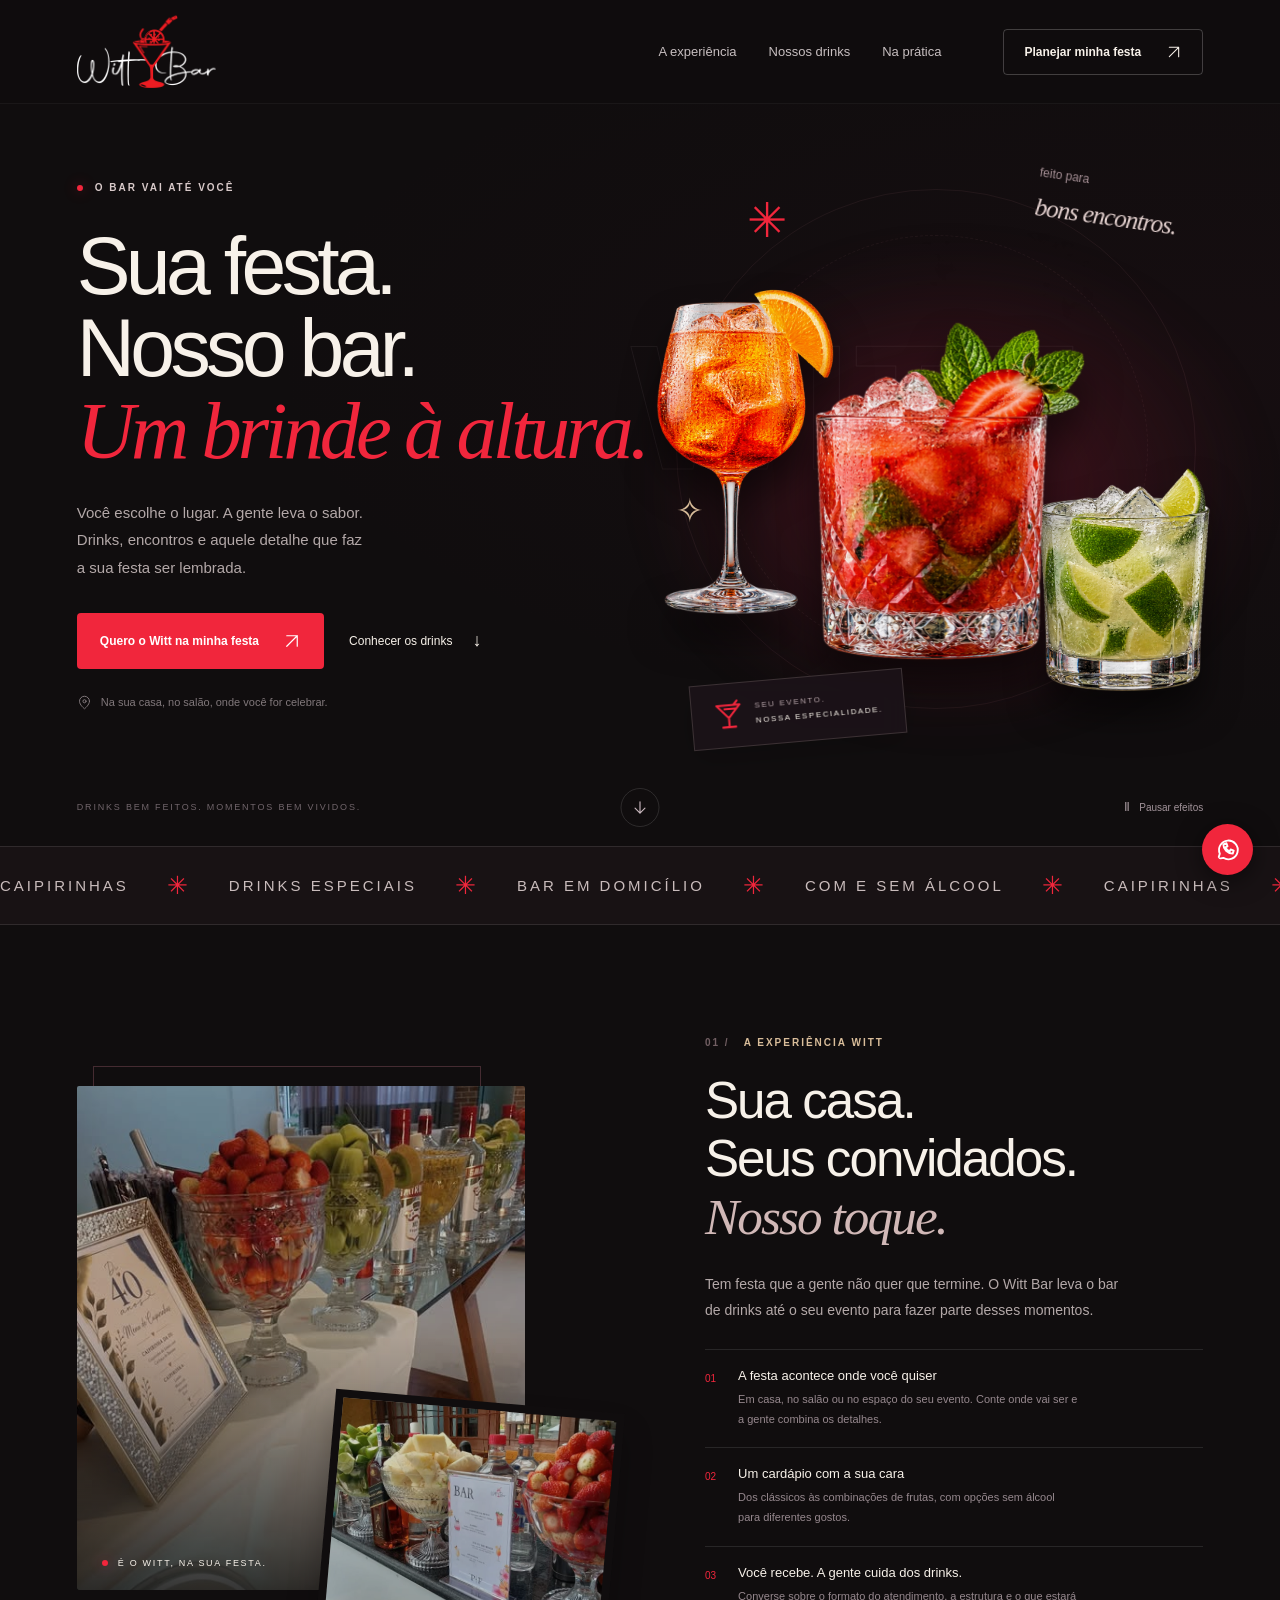
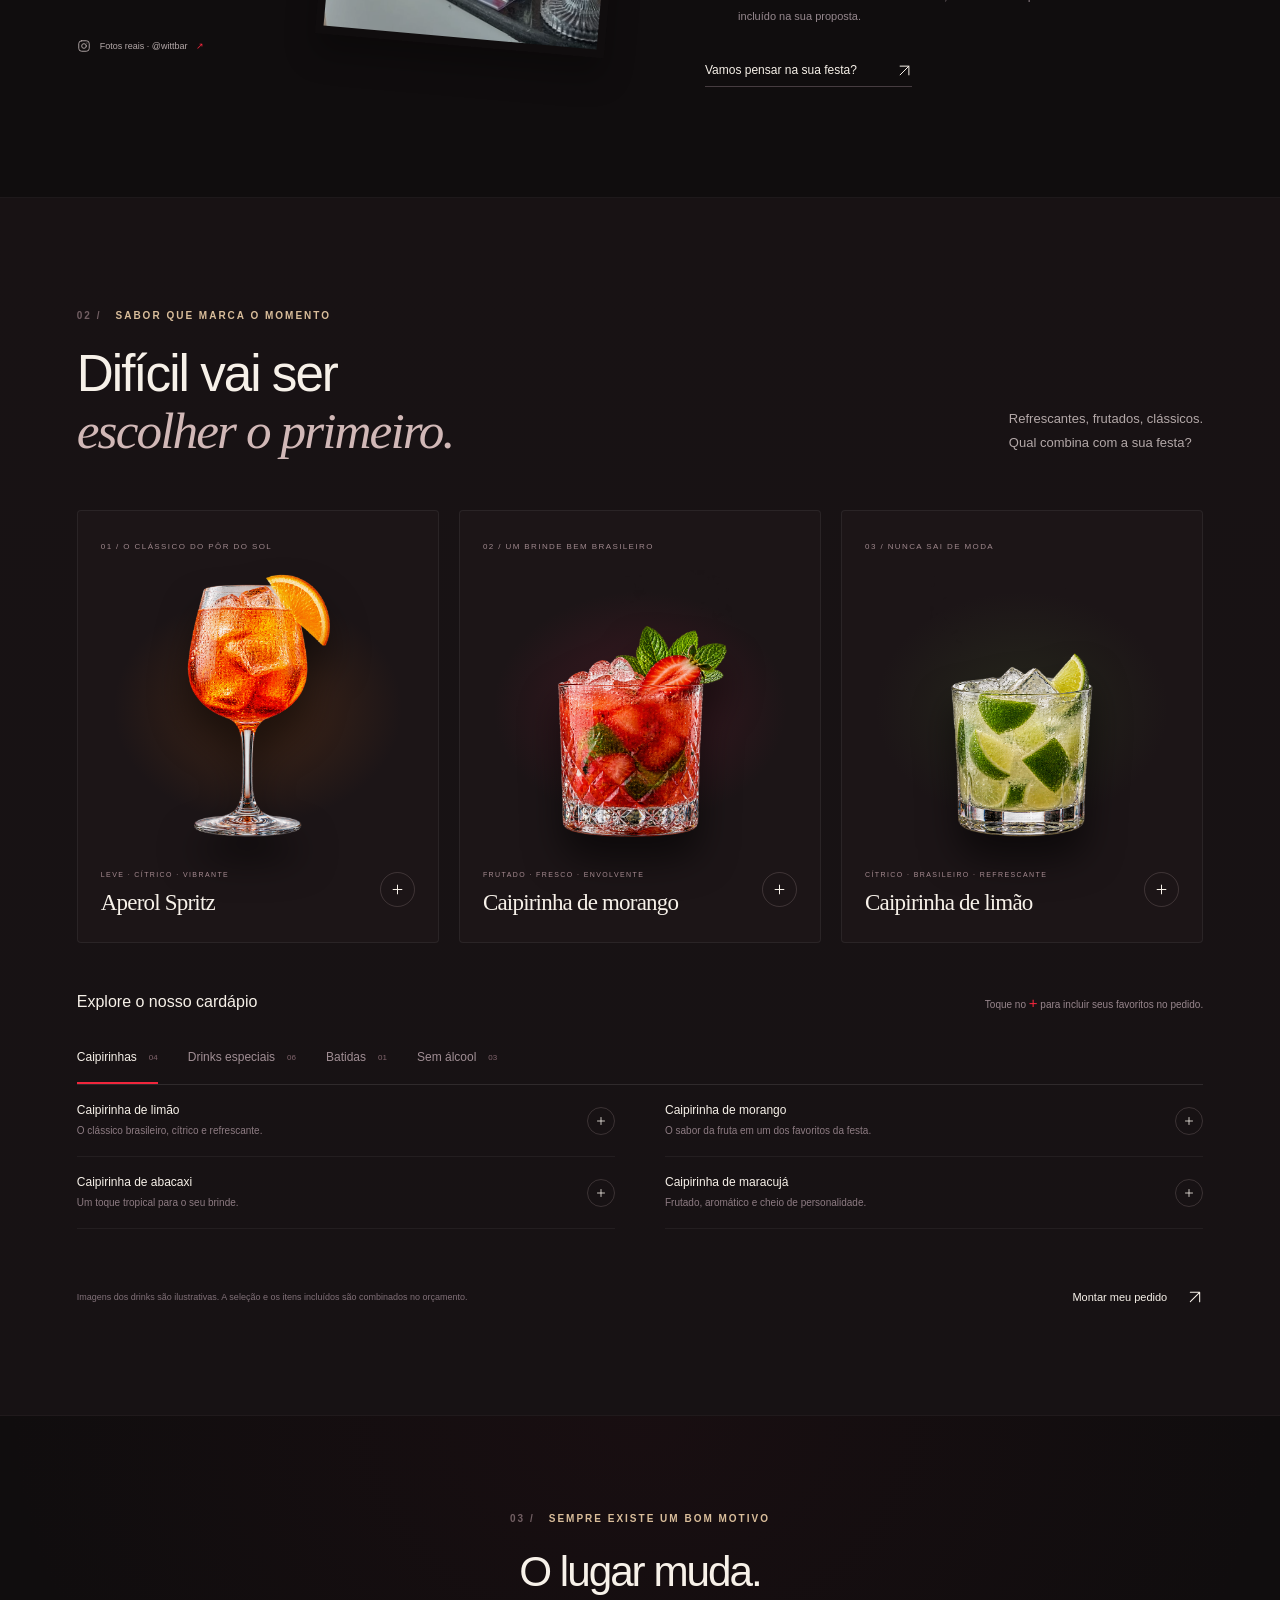
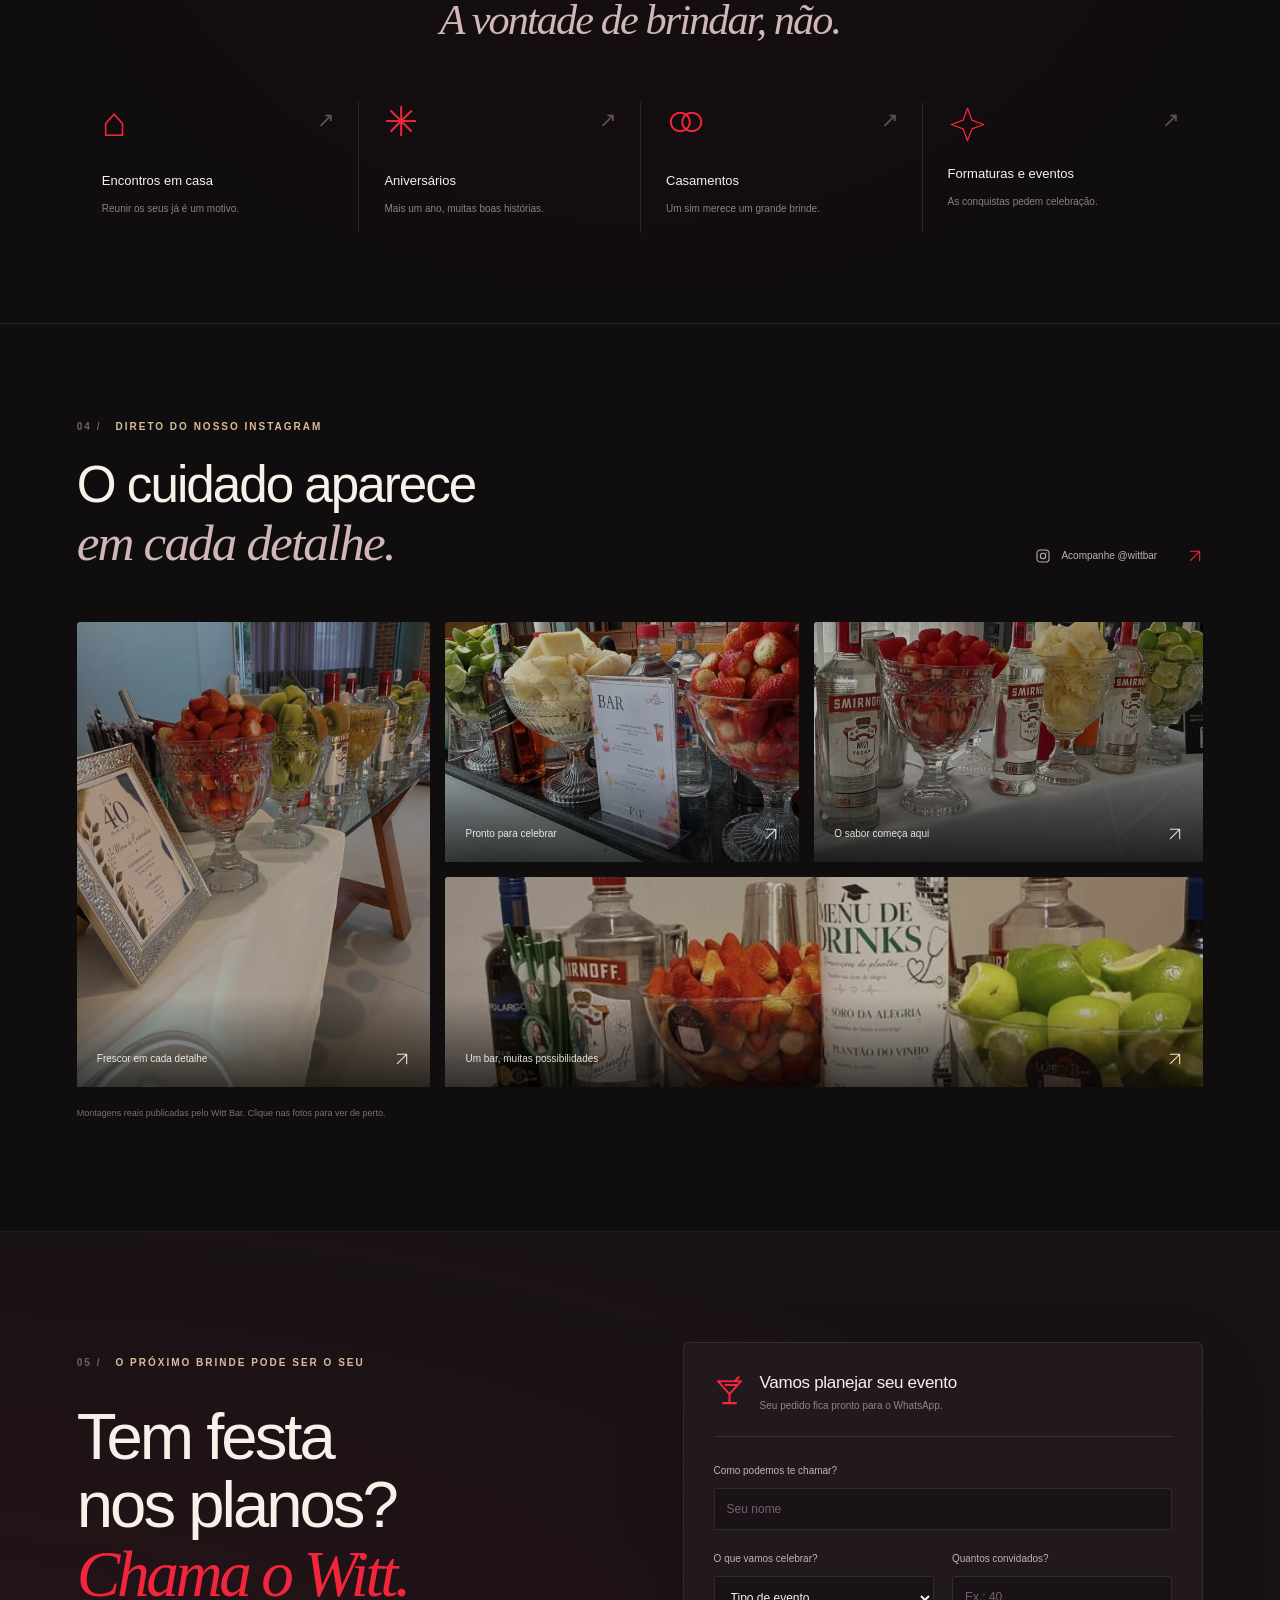
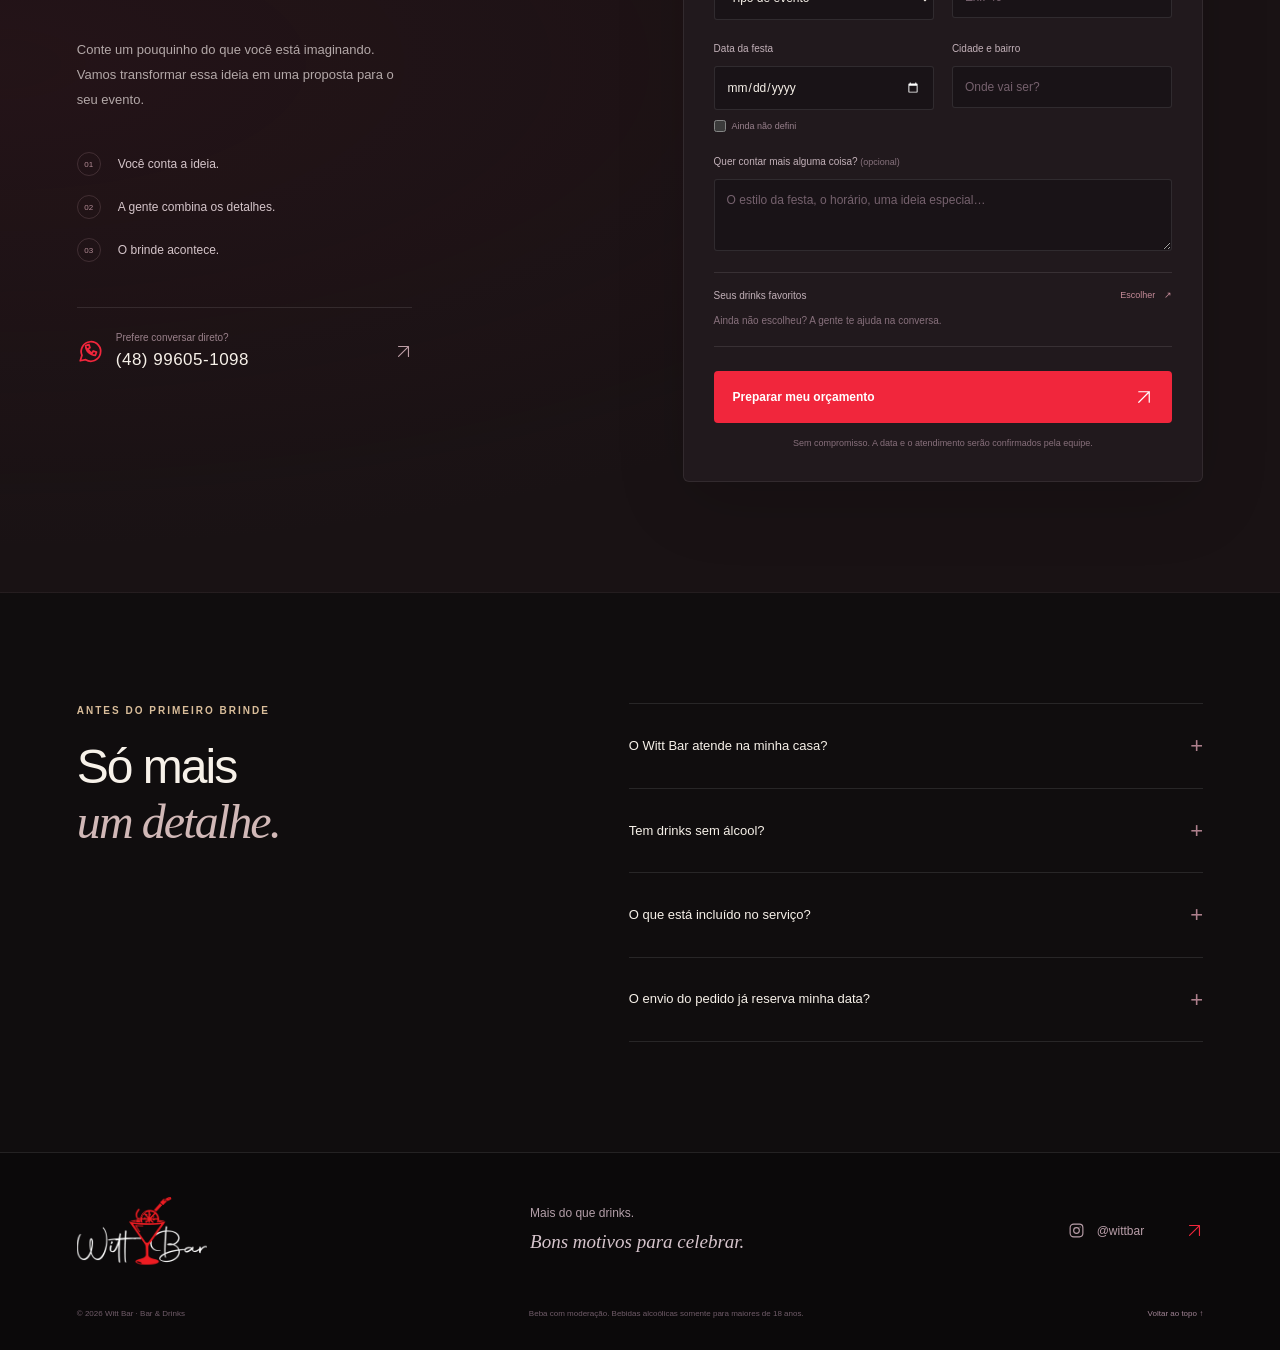
==== index.html @ 9d13900e "Corrigir WhatsApp do Witt Bar para (48) 99605-1098" ====
<!doctype html>
<html lang="pt-BR">
<head>
  <meta charset="UTF-8">
  <meta name="viewport" content="width=device-width, initial-scale=1">
  <meta name="theme-color" content="#100d0e">
  <title>Witt Bar — Sua festa merece um brinde à altura</title>
  <meta name="description" content="O Witt Bar vai até a sua festa. Bar de drinks em domicílio para aniversários, casamentos, formaturas e encontros em casa. Monte seu pedido de orçamento pelo WhatsApp.">
  <meta property="og:title" content="Witt Bar — O bar vai até você">
  <meta property="og:description" content="Você escolhe o lugar. A gente leva o sabor. Conheça os drinks e peça um orçamento para a sua festa.">
  <meta property="og:type" content="website">
  <meta property="og:locale" content="pt_BR">
  <meta property="og:image" content="assets/DeUW_GUxVFH.jpg">
  <link rel="icon" href="assets/favicon.svg" type="image/svg+xml">
  <link rel="preload" href="assets/cocktails.png" as="image">
  <link rel="stylesheet" href="styles.css">
  <script src="app.js" defer></script>
</head>
<body>
  <a class="skip-link" href="#principal">Pular para o conteúdo</a>
  <svg class="icon-library" xmlns="http://www.w3.org/2000/svg" aria-hidden="true"><defs>
    <symbol id="i-arrow" viewBox="0 0 24 24"><path d="M5 19 19 5M5 5h14v14"/></symbol>
    <symbol id="i-down" viewBox="0 0 24 24"><path d="M12 4v16m-7-7 7 7 7-7"/></symbol>
    <symbol id="i-pin" viewBox="0 0 24 24"><path d="M20 10c0 6-8 12-8 12S4 16 4 10a8 8 0 1 1 16 0Z"/><circle cx="12" cy="10" r="2.5"/></symbol>
    <symbol id="i-glass" viewBox="0 0 24 24"><path d="m3 4 9 10 9-10H3Zm9 10v7m-5 0h10M9 7h9m-2-3 3-3"/></symbol>
    <symbol id="i-spark" viewBox="0 0 24 24"><path d="m12 2 2.7 7.3L22 12l-7.3 2.7L12 22l-2.7-7.3L2 12l7.3-2.7L12 2Z"/></symbol>
    <symbol id="i-check" viewBox="0 0 24 24"><path d="m5 12 4 4L19 6"/></symbol>
    <symbol id="i-instagram" viewBox="0 0 24 24"><rect x="3" y="3" width="18" height="18" rx="5"/><circle cx="12" cy="12" r="4"/><path d="M17 7h.01"/></symbol>
    <symbol id="i-wa" viewBox="0 0 24 24"><path d="m3 21 1.6-5A9 9 0 1 1 8 20L3 21Z"/><path d="M8 7c0 5 4 9 9 9l1-3-3-1-1 2c-2-1-3-2-4-4l2-1-1-3-3 1Z"/></symbol>
    <symbol id="i-plus" viewBox="0 0 24 24"><path d="M12 5v14M5 12h14"/></symbol>
    <symbol id="i-close" viewBox="0 0 24 24"><path d="m6 6 12 12M6 18 18 6"/></symbol>
  </defs></svg>

  <header class="header" id="topo">
    <div class="header-inner wrap">
      <a href="#" class="brand" aria-label="Witt Bar — início"><span class="brand-art"><img src="assets/witt-bar-logo.png" alt="Witt Bar, logo oficial" width="1448" height="2048"></span></a>
      <nav class="nav" id="navigation" aria-label="Navegação principal">
        <a href="#experiencia">A experiência</a><a href="#cardapio">Nossos drinks</a><a href="#galeria">Na prática</a>
      </nav>
      <a class="header-cta" href="#orcamento">Planejar minha festa <svg class="icon"><use href="#i-arrow"/></svg></a>
      <button class="menu-toggle" aria-label="Abrir menu" aria-expanded="false" aria-controls="navigation"><span></span><span></span></button>
    </div>
  </header>

  <main id="principal">
    <section class="hero" aria-labelledby="hero-title">
      <div class="hero-grid wrap">
        <div class="hero-copy">
          <div class="eyebrow hero-eyebrow"><span class="live-dot"></span> O BAR VAI ATÉ VOCÊ</div>
          <h1 id="hero-title">Sua festa.<br>Nosso bar.<br><em>Um brinde<br class="mobile-break"> à altura.</em></h1>
          <p class="hero-description">Você escolhe o lugar. A gente leva o sabor.<br>Drinks, encontros e aquele detalhe que faz<br class="desktop-break"> a sua festa ser lembrada.</p>
          <div class="hero-actions"><a class="button button-red" href="#orcamento">Quero o Witt na minha festa <svg class="icon"><use href="#i-arrow"/></svg></a><a class="text-link" href="#cardapio">Conhecer os drinks <span>↓</span></a></div>
          <div class="hero-footnote"><svg class="icon"><use href="#i-pin"/></svg> Na sua casa, no salão, onde você for celebrar.</div>
        </div>
        <div class="hero-art" aria-label="Composição ilustrativa de Aperol Spritz e caipirinhas de morango e limão" role="img">
          <div class="hero-halo"></div><div class="orbit orbit-one"></div><div class="orbit orbit-two"></div>
          <div class="art-word" aria-hidden="true">WITT</div>
          <div class="drink-enter enter-orange"><div class="drink-float float-orange"><div class="drink-sprite sprite-orange"></div></div></div>
          <div class="drink-enter enter-lime"><div class="drink-float float-lime"><div class="drink-sprite sprite-lime"></div></div></div>
          <div class="drink-enter enter-strawberry"><div class="drink-float float-strawberry"><div class="drink-sprite sprite-strawberry"></div></div></div>
          <span class="art-note">feito para<br><em>bons encontros.</em></span>
          <span class="art-star star-one">✳</span><span class="art-star star-two">✧</span>
          <div class="art-badge"><svg class="icon"><use href="#i-glass"/></svg><span>SEU EVENTO.<br><strong>NOSSA ESPECIALIDADE.</strong></span></div>
        </div>
      </div>
      <div class="hero-bottom wrap"><span>DRINKS BEM FEITOS. MOMENTOS BEM VIVIDOS.</span><a href="#experiencia" aria-label="Descobrir a experiência Witt Bar"><svg class="icon"><use href="#i-down"/></svg></a><button class="motion-toggle" aria-pressed="false" aria-label="Pausar animações"><span class="motion-mark">Ⅱ</span><span class="motion-label">Pausar efeitos</span></button></div>
    </section>

    <div class="marquee" aria-label="Caipirinhas, drinks especiais, bar em domicílio e opções sem álcool"><div class="marquee-track"><span>CAIPIRINHAS <b>✳</b> DRINKS ESPECIAIS <b>✳</b> BAR EM DOMICÍLIO <b>✳</b> COM E SEM ÁLCOOL <b>✳</b></span><span aria-hidden="true">CAIPIRINHAS <b>✳</b> DRINKS ESPECIAIS <b>✳</b> BAR EM DOMICÍLIO <b>✳</b> COM E SEM ÁLCOOL <b>✳</b></span></div></div>

    <section class="experience section-pad" id="experiencia" aria-labelledby="experience-title">
      <div class="experience-grid wrap">
        <div class="experience-images reveal from-left">
          <div class="photo-outline"></div>
          <figure class="experience-main"><img src="assets/Dc69JNLx7hV.jpg" alt="Montagem real do Witt Bar com frutas frescas e bebidas para uma festa" loading="lazy" width="480" height="640"><figcaption><span class="live-dot"></span> É O WITT, NA SUA FESTA.</figcaption></figure>
          <figure class="experience-small"><img src="assets/DeUW_GUxVFH.jpg" alt="Detalhe do bar do Witt Bar com morangos, abacaxi e cardápio" loading="lazy" width="640" height="640"></figure>
          <a class="photo-credit" href="https://www.instagram.com/wittbar/" target="_blank" rel="noopener noreferrer"><svg class="icon"><use href="#i-instagram"/></svg> Fotos reais · @wittbar <span>↗</span></a>
        </div>
        <div class="experience-copy reveal">
          <div class="eyebrow"><span class="section-index">01 /</span> A EXPERIÊNCIA WITT</div>
          <h2 id="experience-title">Sua casa.<br>Seus convidados.<br><em>Nosso toque.</em></h2>
          <p class="section-description">Tem festa que a gente não quer que termine. O Witt Bar leva o bar de drinks até o seu evento para fazer parte desses momentos.</p>
          <div class="experience-item"><span>01</span><div><h3>A festa acontece onde você quiser</h3><p>Em casa, no salão ou no espaço do seu evento. Conte onde vai ser e a gente combina os detalhes.</p></div></div>
          <div class="experience-item"><span>02</span><div><h3>Um cardápio com a sua cara</h3><p>Dos clássicos às combinações de frutas, com opções sem álcool para diferentes gostos.</p></div></div>
          <div class="experience-item"><span>03</span><div><h3>Você recebe. A gente cuida dos drinks.</h3><p>Converse sobre o formato do atendimento, a estrutura e o que estará incluído na sua proposta.</p></div></div>
          <a class="text-link underlined" href="#orcamento">Vamos pensar na sua festa? <svg class="icon"><use href="#i-arrow"/></svg></a>
        </div>
      </div>
    </section>

    <section class="drinks section-pad" id="cardapio" aria-labelledby="drinks-title">
      <div class="wrap">
        <div class="section-heading reveal"><div><div class="eyebrow"><span class="section-index">02 /</span> SABOR QUE MARCA O MOMENTO</div><h2 id="drinks-title">Difícil vai ser<br><em>escolher o primeiro.</em></h2></div><p>Refrescantes, frutados, clássicos.<br>Qual combina com a sua festa?</p></div>
        <div class="featured-drinks">
          <article class="featured-card feature-orange reveal from-left"><span class="drink-number">01 / O CLÁSSICO DO PÔR DO SOL</span><div class="featured-visual"><div class="drink-sprite sprite-orange"></div></div><div class="featured-info"><div><span class="drink-category">LEVE · CÍTRICO · VIBRANTE</span><h3>Aperol Spritz</h3></div><button class="round-button add-drink" data-drink="Aperol Spritz" aria-label="Selecionar Aperol Spritz para o orçamento" aria-pressed="false"><svg class="icon"><use href="#i-plus"/></svg></button></div></article>
          <article class="featured-card feature-strawberry reveal"><span class="drink-number">02 / UM BRINDE BEM BRASILEIRO</span><div class="featured-visual"><div class="drink-sprite sprite-strawberry"></div></div><div class="featured-info"><div><span class="drink-category">FRUTADO · FRESCO · ENVOLVENTE</span><h3>Caipirinha de morango</h3></div><button class="round-button add-drink" data-drink="Caipirinha de morango" aria-label="Selecionar caipirinha de morango para o orçamento" aria-pressed="false"><svg class="icon"><use href="#i-plus"/></svg></button></div></article>
          <article class="featured-card feature-lime reveal from-right"><span class="drink-number">03 / NUNCA SAI DE MODA</span><div class="featured-visual"><div class="drink-sprite sprite-lime"></div></div><div class="featured-info"><div><span class="drink-category">CÍTRICO · BRASILEIRO · REFRESCANTE</span><h3>Caipirinha de limão</h3></div><button class="round-button add-drink" data-drink="Caipirinha de limão" aria-label="Selecionar caipirinha de limão para o orçamento" aria-pressed="false"><svg class="icon"><use href="#i-plus"/></svg></button></div></article>
        </div>
        <p class="swipe-hint">Arraste para descobrir os drinks <span>→</span></p>
        <div class="menu-catalog reveal">
          <div class="catalog-title"><h3>Explore o nosso cardápio</h3><p>Toque no <span>+</span> para incluir seus favoritos no pedido.</p></div>
          <div class="menu-tabs" role="tablist" aria-label="Categorias de drinks"><button id="tab-caipirinhas" class="active" role="tab" aria-selected="true" aria-controls="menu-panel" data-category="caipirinhas">Caipirinhas <span>04</span></button><button id="tab-especiais" role="tab" aria-selected="false" aria-controls="menu-panel" data-category="especiais" tabindex="-1">Drinks especiais <span>06</span></button><button id="tab-batidas" role="tab" aria-selected="false" aria-controls="menu-panel" data-category="batidas" tabindex="-1">Batidas <span>01</span></button><button id="tab-sem-alcool" role="tab" aria-selected="false" aria-controls="menu-panel" data-category="sem-alcool" tabindex="-1">Sem álcool <span>03</span></button></div>
          <div id="menu-panel" class="menu-panel" role="tabpanel" aria-labelledby="tab-caipirinhas" tabindex="0"><div class="menu-list" id="menu-list"></div></div>
          <noscript><p>Caipirinhas: limão, morango, abacaxi e maracujá. Especiais: Piña Colada, Negroni, Gin Tônica, Gin com energético, Moscow Mule e Aperol Spritz. Batida de frutas com leite condensado. Sem álcool: Tropical, Morango e Abacaxi com hortelã.</p></noscript>
          <div class="menu-note"><p>Imagens dos drinks são ilustrativas. A seleção e os itens incluídos são combinados no orçamento.</p><a href="#orcamento" class="text-link">Montar meu pedido <span class="selection-count" hidden>0</span><svg class="icon"><use href="#i-arrow"/></svg></a></div>
        </div>
      </div>
    </section>

    <section class="occasions section-pad" aria-labelledby="occasions-title"><div class="wrap"><div class="eyebrow reveal"><span class="section-index">03 /</span> SEMPRE EXISTE UM BOM MOTIVO</div><h2 id="occasions-title" class="reveal">O lugar muda.<br><em>A vontade de brindar, não.</em></h2><div class="occasion-grid reveal"><a href="#orcamento" data-event="Encontro em casa"><span class="occasion-symbol">⌂</span><h3>Encontros em casa</h3><p>Reunir os seus já é um motivo.</p><span class="occasion-arrow">↗</span></a><a href="#orcamento" data-event="Aniversário"><span class="occasion-symbol">✳</span><h3>Aniversários</h3><p>Mais um ano, muitas boas histórias.</p><span class="occasion-arrow">↗</span></a><a href="#orcamento" data-event="Casamento"><span class="occasion-symbol rings">○○</span><h3>Casamentos</h3><p>Um sim merece um grande brinde.</p><span class="occasion-arrow">↗</span></a><a href="#orcamento" data-event="Formatura"><svg class="icon occasion-symbol"><use href="#i-spark"/></svg><h3>Formaturas e eventos</h3><p>As conquistas pedem celebração.</p><span class="occasion-arrow">↗</span></a></div></div></section>

    <section class="gallery section-pad" id="galeria" aria-labelledby="gallery-title"><div class="wrap"><div class="section-heading reveal"><div><div class="eyebrow"><span class="section-index">04 /</span> DIRETO DO NOSSO INSTAGRAM</div><h2 id="gallery-title">O cuidado aparece<br><em>em cada detalhe.</em></h2></div><a class="instagram-link" href="https://www.instagram.com/wittbar/" target="_blank" rel="noopener noreferrer"><svg class="icon"><use href="#i-instagram"/></svg> Acompanhe @wittbar <svg class="icon"><use href="#i-arrow"/></svg></a></div>
        <div class="gallery-grid"><button class="gallery-photo gallery-tall reveal from-left" data-image="assets/Dc69JNLx7hV.jpg" data-post="https://www.instagram.com/wittbar/p/Dc69JNLx7hV/" data-caption="Frutas, bebidas e cada detalhe no seu lugar." aria-label="Ampliar foto da montagem do bar com frutas"><img src="assets/Dc69JNLx7hV.jpg" alt="Montagem real do Witt Bar com frutas e cardápio de drinks" loading="lazy" width="480" height="640"><span>Frescor em cada detalhe <svg class="icon"><use href="#i-arrow"/></svg></span></button><button class="gallery-photo reveal" data-image="assets/DeUW_GUxVFH.jpg" data-post="https://www.instagram.com/wittbar/p/DeUW_GUxVFH/" data-caption="Um bar pronto para receber os seus convidados." aria-label="Ampliar foto do bar com morangos e abacaxi"><img src="assets/DeUW_GUxVFH.jpg" alt="Morangos e abacaxi na montagem de um evento Witt Bar" loading="lazy" width="640" height="640"><span>Pronto para celebrar <svg class="icon"><use href="#i-arrow"/></svg></span></button><button class="gallery-photo reveal" data-image="assets/DdzsVw8xdAS.jpg" data-post="https://www.instagram.com/wittbar/p/DdzsVw8xdAS/" data-caption="Clássicos e frutas para os próximos brindes." aria-label="Ampliar foto dos ingredientes do Witt Bar"><img src="assets/DdzsVw8xdAS.jpg" alt="Taças com morango, abacaxi e limão, fotografadas pelo Witt Bar" loading="lazy" width="640" height="640"><span>O sabor começa aqui <svg class="icon"><use href="#i-arrow"/></svg></span></button><button class="gallery-photo gallery-wide reveal from-right" data-image="assets/DcpMuY3xqBo.jpg" data-post="https://www.instagram.com/wittbar/p/DcpMuY3xqBo/" data-caption="Montagem de bar publicada no perfil oficial @wittbar." aria-label="Ampliar foto de uma montagem de bar do Witt"><img src="assets/DcpMuY3xqBo.jpg" alt="Bar do Witt com frutas e um menu para o evento" loading="lazy" width="640" height="640"><span>Um bar, muitas possibilidades <svg class="icon"><use href="#i-arrow"/></svg></span></button></div><p class="gallery-caption">Montagens reais publicadas pelo Witt Bar. Clique nas fotos para ver de perto.</p>
      </div></section>

    <section class="booking section-pad" id="orcamento" aria-labelledby="booking-title"><div class="booking-grid wrap"><div class="booking-copy reveal"><div class="eyebrow"><span class="section-index">05 /</span> O PRÓXIMO BRINDE PODE SER O SEU</div><h2 id="booking-title">Tem festa<br>nos planos?<br><em>Chama o Witt.</em></h2><p class="section-description">Conte um pouquinho do que você está imaginando. Vamos transformar essa ideia em uma proposta para o seu evento.</p><div class="booking-steps"><p><span>01</span> Você conta a ideia.</p><p><span>02</span> A gente combina os detalhes.</p><p><span>03</span> O brinde acontece.</p></div><a class="booking-contact whatsapp-link" href="https://wa.me/5548996051098?text=Ol%C3%A1%21%20Quero%20o%20Witt%20Bar%20na%20minha%20festa.%20Podemos%20conversar%3F" target="_blank" rel="noopener noreferrer"><svg class="icon"><use href="#i-wa"/></svg><span>Prefere conversar direto?<strong>(48) 99605-1098</strong></span><svg class="icon"><use href="#i-arrow"/></svg></a></div>
        <div class="booking-form-wrap reveal"><div class="form-intro"><svg class="icon"><use href="#i-glass"/></svg><div><h3>Vamos planejar seu evento</h3><p>Seu pedido fica pronto para o WhatsApp.</p></div></div>
          <form id="quote-form">
            <div class="field"><label for="name">Como podemos te chamar?</label><input id="name" name="name" autocomplete="given-name" placeholder="Seu nome" maxlength="80" required></div>
            <div class="form-row"><div class="field"><label for="event">O que vamos celebrar?</label><select id="event" name="event" required><option value="" disabled selected>Tipo de evento</option><option>Encontro em casa</option><option>Aniversário</option><option>Casamento</option><option>Formatura</option><option>Evento corporativo</option><option>Outra ocasião</option></select></div><div class="field"><label for="guests">Quantos convidados?</label><input id="guests" name="guests" type="number" min="1" max="10000" step="1" inputmode="numeric" placeholder="Ex.: 40" required></div></div>
            <div class="form-row"><div class="field"><label for="date">Data da festa</label><input id="date" name="date" type="date" required><label class="checkbox-label"><input id="no-date" type="checkbox"> Ainda não defini</label></div><div class="field"><label for="place">Cidade e bairro</label><input id="place" name="place" autocomplete="address-level2" placeholder="Onde vai ser?" maxlength="160" required></div></div>
            <div class="field"><label for="message">Quer contar mais alguma coisa? <span>(opcional)</span></label><textarea id="message" name="message" rows="2" placeholder="O estilo da festa, o horário, uma ideia especial…" maxlength="1500"></textarea></div>
            <div class="selected-drinks-box"><div class="selected-label">Seus drinks favoritos <a href="#cardapio">Escolher <span>↗</span></a></div><p id="no-selection">Ainda não escolheu? A gente te ajuda na conversa.</p><div id="selected-drinks" aria-label="Drinks selecionados"></div></div>
            <button class="button button-red form-submit" type="submit">Preparar meu orçamento <svg class="icon"><use href="#i-arrow"/></svg></button><p class="form-note">Sem compromisso. A data e o atendimento serão confirmados pela equipe.</p>
          </form>
          <div class="quote-ready" id="quote-ready" hidden aria-live="polite"><span class="ready-icon"><svg class="icon"><use href="#i-check"/></svg></span><h3>Pronto para o primeiro brinde?</h3><p>Confira seu pedido e continue a conversa pelo WhatsApp.</p><pre id="quote-preview"></pre><a id="prepared-whatsapp" class="button button-red" target="_blank" rel="noopener noreferrer"><svg class="icon"><use href="#i-wa"/></svg> Abrir conversa no WhatsApp <svg class="icon"><use href="#i-arrow"/></svg></a><button class="edit-quote" type="button">← Ajustar meu pedido</button></div>
        </div>
      </div></section>

    <section class="faq section-pad" aria-labelledby="faq-title"><div class="faq-grid wrap"><div class="reveal"><div class="eyebrow">ANTES DO PRIMEIRO BRINDE</div><h2 id="faq-title">Só mais<br><em>um detalhe.</em></h2></div><div class="faq-list reveal"><details><summary>O Witt Bar atende na minha casa?<span>+</span></summary><p>Sim! A proposta é levar o atendimento de bar até a sua festa, inclusive em casa. Informe a cidade, o bairro e como é o espaço para consultar o deslocamento e o formato mais adequado.</p></details><details><summary>Tem drinks sem álcool?<span>+</span></summary><p>Sim. O cardápio enviado pelo Witt Bar inclui Tropical, Morango e Abacaxi com hortelã sem álcool. Você pode incluí-los no seu pedido e combinar a seleção com a equipe.</p></details><details><summary>O que está incluído no serviço?<span>+</span></summary><p>O formato do bar, as bebidas, os materiais, a duração e a estrutura são definidos na proposta. Conte sobre o seu evento para receber um orçamento com os itens detalhados.</p></details><details><summary>O envio do pedido já reserva minha data?<span>+</span></summary><p>O formulário prepara uma mensagem para o WhatsApp. A reserva acontece depois da conversa e da confirmação da disponibilidade e das condições com a equipe.</p></details></div></div></section>
  </main>

  <footer><div class="footer-top wrap"><a href="#" class="brand" aria-label="Voltar ao início"><span class="brand-art"><img src="assets/witt-bar-logo.png" alt="Witt Bar" loading="lazy" width="1448" height="2048"></span></a><p>Mais do que drinks.<br><em>Bons motivos para celebrar.</em></p><a href="https://www.instagram.com/wittbar/" class="footer-social" target="_blank" rel="noopener noreferrer"><svg class="icon"><use href="#i-instagram"/></svg> @wittbar <svg class="icon"><use href="#i-arrow"/></svg></a></div><div class="footer-bottom wrap"><span>© <span id="year">2026</span> Witt Bar · Bar & Drinks</span><span>Beba com moderação. Bebidas alcoólicas somente para maiores de 18 anos.</span><a href="#topo">Voltar ao topo ↑</a></div></footer>
  <a class="floating-whatsapp whatsapp-link" href="https://wa.me/5548996051098?text=Ol%C3%A1%21%20Quero%20o%20Witt%20Bar%20na%20minha%20festa.%20Podemos%20conversar%3F" target="_blank" rel="noopener noreferrer" aria-label="Conversar sobre sua festa no WhatsApp"><span>Vamos brindar?</span><svg class="icon"><use href="#i-wa"/></svg></a>
  <div class="toast" role="status" aria-live="polite"></div>
  <dialog id="gallery-dialog" aria-labelledby="gallery-dialog-caption"><button class="dialog-close" aria-label="Fechar foto"><svg class="icon"><use href="#i-close"/></svg></button><img id="gallery-dialog-image" src="assets/DeUW_GUxVFH.jpg" alt=""><div class="dialog-caption"><p id="gallery-dialog-caption"></p><a id="gallery-dialog-source" target="_blank" rel="noopener noreferrer">Ver no Instagram ↗</a></div></dialog>
</body>
</html>
---- styles.css ----
@charset "UTF-8";
:root{--bg:#100d0e;--panel:#191416;--text:#f7f1e9;--muted:#b3a8a8;--red:#f1263c;--line:#ffffff1a;--warm:#d9bd9a;--serif:Georgia,'Times New Roman',serif;--sans:Arial,Helvetica,sans-serif;--pad:clamp(24px,6vw,96px)}
*{box-sizing:border-box}html{scroll-behavior:smooth;scroll-padding-top:104px}body{margin:0;background:var(--bg);color:var(--text);font-family:var(--sans);font-size:16px;-webkit-font-smoothing:antialiased;overflow-x:hidden}body.modal-open{overflow:hidden}a{color:inherit;text-decoration:none}button,input,select,textarea{font:inherit}button,a,input,select,textarea{-webkit-tap-highlight-color:transparent}button{cursor:pointer}button{color:inherit}img{max-width:100%;display:block}button:disabled{cursor:default}button,a{touch-action:manipulation}::selection{background:var(--red);color:#fff}:focus-visible{outline:2px solid var(--warm);outline-offset:5px}.wrap{max-width:1440px;padding-left:var(--pad);padding-right:var(--pad);margin:auto}.icon{display:inline-block;width:22px;height:22px;fill:none;stroke:currentColor;stroke-width:1.6;stroke-linecap:round;stroke-linejoin:round;flex-shrink:0;vertical-align:middle}.icon-library{position:absolute;width:0;height:0;overflow:hidden}.skip-link{position:fixed;top:-100px;left:24px;z-index:100;background:var(--red);padding:14px 24px}.skip-link:focus{top:10px}.header{height:104px;border-bottom:1px solid #ffffff0c;background:#100d0ee8;backdrop-filter:blur(20px);position:relative;z-index:20}.header-inner{height:100%;display:flex;align-items:center;justify-content:space-between;gap:30px}.brand{display:block;flex-shrink:0}.brand-art{display:block;position:relative;width:139px;aspect-ratio:1154/604;overflow:hidden}.brand-art img{position:absolute;width:125.477%;max-width:none;height:auto;left:-16.4645%;top:-109.437%}.nav{display:flex;gap:32px;margin-left:auto;margin-right:32px}.nav a{font-size:13px;color:#c7bfc0;position:relative;transition:color .2s}.nav a:after{content:'';height:1px;width:0;position:absolute;bottom:-7px;left:0;background:var(--red);transition:width .2s}.nav a:hover{color:#fff}.nav a:hover:after{width:100%}.header-cta{font-size:12px;font-weight:600;border:1px solid #ffffff36;padding:14px 20px;border-radius:4px;display:flex;gap:25px;align-items:center;transition:border-color .2s,background .2s}.header-cta .icon{width:16px;height:16px}.header-cta:hover{background:var(--red);border-color:var(--red)}.menu-toggle{display:none}.hero{position:relative;overflow:hidden;background:radial-gradient(ellipse at 94% 35%,#4f132718,transparent 55%)}.hero-grid{min-height:670px;display:grid;grid-template-columns:1.02fr 1fr;align-items:center;position:relative}.hero-copy{z-index:3;padding:60px 0 48px;position:relative}.eyebrow{display:flex;align-items:center;gap:12px;font-size:10px;letter-spacing:2px;font-weight:600;line-height:1.6;color:var(--warm)}.live-dot{width:6px;height:6px;display:inline-block;border-radius:100%;background:var(--red);box-shadow:0 0 14px #ff253e70;flex-shrink:0}.hero-eyebrow{color:#d8c9c9;margin-bottom:30px}.hero h1{font-size:clamp(58px,6.3vw,92px);letter-spacing:-4.7px;line-height:1.015;font-weight:500;margin:0 0 27px;white-space:nowrap}.hero h1 em{font-family:var(--serif);color:var(--red);font-weight:400;letter-spacing:-4px}.mobile-break{display:none}.hero-description{font-size:15px;line-height:1.85;color:var(--muted);margin:0 0 31px}.hero-actions{display:flex;align-items:center;gap:25px;white-space:nowrap}.button{display:inline-flex;align-items:center;justify-content:space-between;gap:24px;padding:19px 23px;font-size:12px;line-height:1.5;font-weight:600;border:0;border-radius:4px;transition:transform .2s,background .2s,box-shadow .2s}.button .icon{width:18px;height:18px}.button-red{background:var(--red);color:#fff}.button-red:hover{background:#dc1e34;box-shadow:0 7px 30px #f1263c20;transform:translateY(-2px)}.text-link{display:inline-flex;align-items:center;gap:20px;font-size:12px;font-weight:500}.text-link:hover{color:var(--red)}.text-link>span:not(.selection-count){font-size:18px;font-weight:400}.hero-footnote{margin-top:26px;color:#81787b;font-size:11px;display:flex;align-items:center;gap:9px}.hero-footnote .icon{width:15px;height:15px}.hero-art{position:relative;width:100%;height:630px;isolation:isolate;margin-right:-20px}.hero-halo{position:absolute;inset:16% -15% 0 -5%;background:radial-gradient(ellipse,#7d182d80,transparent 65%);filter:blur(20px);z-index:-2}.orbit{position:absolute;border:1px solid #d3919b14;border-radius:50%;width:520px;height:520px;left:30px;top:65px;z-index:-1}.orbit-two{width:425px;height:425px;left:77px;top:111px;border-style:dashed;border-color:#d3919b12}.art-word{position:absolute;top:195px;left:-15px;font-size:178px;line-height:1;color:transparent;-webkit-text-stroke:1px #e8cdce12;font-weight:700;letter-spacing:3px;z-index:-1}.drink-sprite{width:100%;height:100%;background-image:url('assets/cocktails.png');background-size:300% 100%;background-repeat:no-repeat;filter:drop-shadow(0 24px 18px #0008)}.sprite-orange{background-position:0 0}.sprite-strawberry{background-position:50% 0}.sprite-lime{background-position:100% 0}.drink-enter{position:absolute;will-change:transform,opacity;animation:drink-entrance 1.7s cubic-bezier(.16,1,.3,1) both}.drink-float{width:100%;height:100%;will-change:transform}.enter-orange{width:229px;height:343px;left:-17px;top:160px;z-index:1;--enter-x:-180px;--enter-r:-18deg;animation-delay:.12s;transform:rotate(-12deg)}.float-orange{animation:float-orange 8s ease-in-out 1.8s infinite}.enter-lime{width:225px;height:337px;right:-34px;top:243px;z-index:1;--enter-x:240px;--enter-r:19deg;animation-delay:.5s}.float-lime{animation:float-lime 7s ease-in-out 2s infinite}.enter-strawberry{width:295px;height:443px;left:152px;top:109px;z-index:3;--enter-x:120px;--enter-r:12deg;animation-delay:.3s}.float-strawberry{animation:float-strawberry 8s ease-in-out 2s infinite}.art-note{position:absolute;top:48px;right:25px;font-size:12px;color:#a48e94;line-height:1.8;transform:rotate(8deg);z-index:4}.art-note em{font-family:var(--serif);font-size:25px;color:#e2cfcd;letter-spacing:-1px}.art-star{position:absolute;color:var(--red);z-index:4}.star-one{font-size:48px;top:68px;left:101px;animation:star-turn 24s linear infinite}.star-two{font-size:33px;top:367px;left:30px;color:#d9bd9a}.art-badge{display:flex;align-items:center;gap:11px;position:absolute;left:45px;bottom:12px;transform:rotate(-5deg);border:1px solid #b39e9e38;background:#1b1217eb;padding:16px 21px;z-index:5;box-shadow:0 10px 30px #0003;backdrop-filter:blur(10px)}.art-badge .icon{width:31px;height:31px;color:var(--red)}.art-badge span{font-size:8px;line-height:1.8;letter-spacing:1.6px;color:#b5a2a8}.art-badge strong{font-size:8px;color:var(--text);font-weight:500}.hero-bottom{position:relative;display:flex;justify-content:space-between;align-items:center;padding-top:18px;padding-bottom:24px;gap:24px;color:#71656b;font-size:9px;letter-spacing:1.8px}.hero-bottom>a{color:#cbb9bf;position:absolute;left:50%;transform:translateX(-50%);border:1px solid #ffffff20;border-radius:50%;padding:10px}.hero-bottom>a .icon{width:17px;height:17px}.motion-toggle{display:flex;gap:9px;align-items:center;border:0;background:transparent;color:#a3949b;padding:8px 0;font-size:10px;letter-spacing:0}.motion-mark{font-size:12px}.marquee{padding:24px 0;background:#181214;border-top:1px solid var(--line);border-bottom:1px solid var(--line);overflow:hidden}.marquee-track{display:flex;width:max-content;animation:marquee 35s linear infinite}.marquee-track>span{font-size:15px;font-weight:500;letter-spacing:3px;white-space:nowrap;display:flex;align-items:center;gap:38px;padding-right:38px;color:#c9bcbc}.marquee b{font-size:25px;font-weight:400;color:var(--red)}.section-pad{padding-top:110px;padding-bottom:110px}.experience-grid{display:grid;grid-template-columns:1.04fr 1fr;gap:110px;align-items:center}.experience-images{height:590px;position:relative;padding:20px 70px 66px 0}.experience-main{margin:0;width:100%;height:100%;position:relative}.experience-main img{width:100%;height:100%;object-fit:cover;filter:brightness(.8) saturate(.85);border-radius:2px}.experience-main:after{content:'';position:absolute;inset:50% 0 0;background:linear-gradient(transparent,#000b)}.experience-main figcaption{position:absolute;left:25px;bottom:22px;font-size:9px;letter-spacing:1.7px;z-index:1;display:flex;gap:10px;align-items:center}.photo-outline{position:absolute;border:1px solid #8a535d70;width:75%;height:80%;left:16px;top:0}.experience-small{position:absolute;width:56%;height:245px;right:-20px;bottom:10px;margin:0;border:8px solid var(--bg);box-shadow:0 20px 30px #0004;transform:rotate(5deg)}.experience-small img{height:100%;width:100%;object-fit:cover;filter:brightness(.82) saturate(.9)}.photo-credit{position:absolute;bottom:3px;left:0;display:flex;align-items:center;gap:9px;font-size:9px;color:var(--muted)}.photo-credit .icon{width:14px;height:14px}.photo-credit>span{color:var(--red)}.section-index{color:#725f63;margin-right:2px}h2{font-size:clamp(38px,4vw,58px);line-height:1.13;letter-spacing:-2px;font-weight:500;margin:21px 0 25px}h2 em{font-family:var(--serif);font-weight:400;color:#d1b8b7;letter-spacing:-1.9px}.section-description{font-size:14px;line-height:1.9;color:var(--muted);margin:0 0 25px;max-width:430px}.experience-item{display:flex;gap:22px;padding:18px 0;border-top:1px solid var(--line)}.experience-item>span{color:var(--red);font-size:10px;padding-top:5px}.experience-item h3{font-size:13px;margin:0 0 7px;font-weight:500}.experience-item p{font-size:11px;line-height:1.8;color:#96888e;margin:0;max-width:340px}.underlined{margin-top:18px;border-bottom:1px solid #bba4ab50;padding-bottom:8px;gap:40px}.underlined .icon{width:15px;height:15px}.drinks{background:linear-gradient(#181214,#171214);border-top:1px solid #ffffff07;border-bottom:1px solid #ffffff08}.section-heading{display:flex;justify-content:space-between;gap:30px;align-items:end;margin-bottom:50px}.section-heading h2{margin-bottom:0}.section-heading>p{font-size:13px;line-height:1.8;color:var(--muted);margin:0 0 6px}.featured-drinks{display:grid;grid-template-columns:repeat(3,1fr);gap:20px}.featured-card{position:relative;padding:24px 23px 26px;border:1px solid #ffffff10;border-radius:4px;overflow:hidden;background:#1c1517;transition:border-color .3s}.featured-card:hover{border-color:#b8888d60}.drink-number{font-size:8px;letter-spacing:1.4px;color:#9e878c;position:relative;z-index:2}.featured-visual{height:310px;position:relative;display:flex;justify-content:center;align-items:center}.featured-visual:before{content:'';position:absolute;inset:30px 0;background:radial-gradient(ellipse,#80431860,transparent 65%)}.featured-visual .drink-sprite{width:185px;height:277.5px;transition:transform .6s cubic-bezier(.16,1,.3,1)}.featured-card:hover .drink-sprite{transform:translateY(-9px) rotate(-4deg)}.feature-strawberry .featured-visual:before{background:radial-gradient(ellipse,#7c20365c,transparent 66%)}.feature-lime .featured-visual:before{background:radial-gradient(ellipse,#435a2c42,transparent 66%)}.featured-info{position:relative;display:flex;align-items:center;justify-content:space-between;gap:8px}.drink-category{font-size:7px;letter-spacing:1.4px;color:#a68b91}.featured-info h3{font-family:var(--serif);font-size:23px;font-weight:400;letter-spacing:-.8px;margin:9px 0 0}.round-button{border:1px solid #baa2a338;background:transparent;border-radius:50%;width:35px;height:35px;flex-shrink:0;display:grid;place-content:center;transition:background .2s,border-color .2s}.round-button .icon{width:15px;height:15px}.round-button:hover,.add-drink[aria-pressed=true]{background:var(--red);border-color:var(--red)}.menu-catalog{margin-top:50px}.catalog-title{display:flex;justify-content:space-between;gap:24px;align-items:center;margin-bottom:24px}.catalog-title h3{font-size:16px;font-weight:500;margin:0}.catalog-title p{font-size:10px;color:#98868d;margin:0}.catalog-title p>span{color:var(--red);font-size:15px}.menu-tabs{display:flex;gap:30px;border-bottom:1px solid var(--line);overflow:auto}.menu-tabs button{border:0;background:transparent;padding:15px 0 20px;color:#a08e94;white-space:nowrap;position:relative;font-size:12px;display:flex;gap:12px;align-items:center}.menu-tabs button span{font-size:8px;color:#80646c}.menu-tabs button.active{color:var(--text)}.menu-tabs button.active:after{content:'';position:absolute;left:0;right:0;bottom:0;height:2px;background:var(--red)}.menu-panel{min-height:176px}.menu-list{display:grid;grid-template-columns:1fr 1fr;column-gap:50px}.menu-item{display:flex;align-items:center;justify-content:space-between;border-bottom:1px solid #ffffff0d;padding:18px 0;gap:16px}.menu-item h4{margin:0;font-size:12px;font-weight:400}.menu-item p{font-size:10px;color:#8d7b82;margin:6px 0 0;line-height:1.5}.menu-item .round-button{width:28px;height:28px}.menu-item .round-button .icon{width:12px;height:12px}.menu-note{display:flex;align-items:center;justify-content:space-between;gap:30px;margin-top:28px}.menu-note p{font-size:9px;line-height:1.8;color:#807078;max-width:490px;margin:0}.menu-note .text-link{white-space:nowrap;font-size:11px}.menu-note .icon{width:16px;height:16px}.selection-count{background:var(--red);color:white;padding:3px 6px;border-radius:20px;font-size:9px}.occasions{text-align:center;background:radial-gradient(ellipse at 50% 0,#49162326,transparent 70%);padding-top:95px;padding-bottom:90px}.occasions .eyebrow{justify-content:center}.occasions h2{font-size:clamp(36px,3.3vw,48px);margin-bottom:58px}.occasion-grid{display:grid;grid-template-columns:repeat(4,1fr);text-align:left}.occasion-grid>a{position:relative;display:block;border-left:1px solid var(--line);padding:0 25px 15px;transition:background .3s}.occasion-grid>a:first-child{border-left:0}.occasion-symbol{display:block;font-family:var(--serif);font-size:41px;line-height:1;height:52px;color:var(--red);margin-bottom:19px}.rings{letter-spacing:-17px;font-size:47px;line-height:.8}.occasion-grid .icon.occasion-symbol{width:39px;height:45px;stroke-width:.8}.occasion-grid h3{font-size:13px;font-weight:500;margin:0 0 12px}.occasion-grid p{color:#8e7e85;font-size:10px;line-height:1.8;margin:0}.occasion-arrow{position:absolute;top:6px;right:23px;font-size:21px;color:#66515a;transition:color .2s,transform .2s}.occasion-grid>a:hover .occasion-arrow{color:var(--red);transform:translate(3px,-3px)}.gallery{border-top:1px solid var(--line);padding-top:95px}.instagram-link{display:flex;align-items:center;gap:10px;font-size:10px;margin-bottom:8px;color:#c1aeb4;white-space:nowrap}.instagram-link>.icon{width:16px;height:16px}.instagram-link>.icon:last-child{color:var(--red);margin-left:20px}.gallery-grid{display:grid;grid-template-columns:1fr 1fr 1.1fr;grid-template-rows:240px 210px;gap:15px}.gallery-photo{position:relative;overflow:hidden;padding:0;display:block;border:0;background:var(--panel);border-radius:3px;text-align:left}.gallery-photo img{height:100%;width:100%;object-fit:cover;filter:brightness(.76) saturate(.85);transition:filter .5s,transform .7s}.gallery-photo:hover img{transform:scale(1.05);filter:brightness(.95) saturate(1)}.gallery-photo>span{position:absolute;bottom:0;left:0;right:0;font-size:10px;font-weight:400;display:flex;align-items:center;justify-content:space-between;padding:55px 20px 20px;background:linear-gradient(transparent,#000b);color:#f7f1e9;opacity:.9}.gallery-photo .icon{width:16px;height:16px}.gallery-tall{grid-row:span 2}.gallery-wide{grid-column:span 2}.gallery-wide img{object-position:center 43%}.gallery-caption{font-size:9px;color:#7e6e76;line-height:1.8;margin:18px 0 0}.booking{background:radial-gradient(ellipse at 0 45%,#51182730,transparent 65%),#191214;position:relative;border-block:1px solid #ffffff0c}.booking-grid{display:grid;grid-template-columns:1fr 1.05fr;gap:110px;align-items:start}.booking-copy{padding-top:13px}.booking h2{font-size:clamp(48px,5.1vw,73px);line-height:1.05;letter-spacing:-3px;margin:32px 0 30px}.booking h2 em{color:var(--red);letter-spacing:-3.4px}.booking-copy .section-description{max-width:340px;font-size:13px}.booking-steps{margin:40px 0 45px}.booking-steps p{display:flex;align-items:center;gap:17px;font-size:12px;margin:19px 0;color:#d5c5ca}.booking-steps span{display:grid;place-content:center;font-size:8px;border:1px solid #a5808840;width:24px;height:24px;border-radius:50%;color:#b38b95}.booking-contact{display:flex;gap:13px;align-items:center;max-width:335px;border-top:1px solid var(--line);padding-top:24px}.booking-contact>.icon:first-child{color:var(--red);width:26px;height:26px}.booking-contact>span{color:#9a818b;font-size:10px;display:block}.booking-contact strong{display:block;color:var(--text);font-size:17px;font-weight:400;margin-top:7px;letter-spacing:.5px}.booking-contact>.icon:last-child{margin-left:auto;width:17px;height:17px;color:#bd9ea6}.booking-form-wrap{border:1px solid #ffffff13;background:#21191d;border-radius:6px;padding:30px;box-shadow:0 20px 70px #0002}.form-intro{display:flex;gap:15px;align-items:center;padding-bottom:25px;border-bottom:1px solid var(--line);margin-bottom:26px}.form-intro>.icon{width:31px;height:31px;color:var(--red)}.form-intro h3{font-size:17px;font-weight:500;margin:0 0 7px;letter-spacing:-.3px}.form-intro p{font-size:10px;color:#98808b;margin:0}.field{display:flex;flex-direction:column;gap:9px;margin-bottom:21px;min-width:0}.field>label{font-size:10px;color:#c3b1b9;line-height:1.6}.field>label>span{color:#87727d;font-size:9px}.field input,.field select,.field textarea{width:100%;border:1px solid #ffffff1a;border-radius:3px;padding:13px 12px;background:#191317;color:var(--text);font-size:12px;min-width:0;transition:border-color .2s;color-scheme:dark}.field input:focus,.field select:focus,.field textarea:focus{outline:0;border-color:#d45567}.field input::placeholder,.field textarea::placeholder{color:#75616d;opacity:1}.field input:disabled{opacity:.35}.field textarea{resize:vertical;min-height:72px}.form-row{display:grid;grid-template-columns:1fr 1fr;gap:18px}.checkbox-label{display:flex!important;align-items:center;gap:6px;color:#99818d!important;font-size:9px!important;cursor:pointer}.checkbox-label input{appearance:auto;accent-color:var(--red);width:12px;height:12px;padding:0;margin:0}.selected-drinks-box{margin:0 0 24px;padding:17px 0;border-top:1px solid var(--line);border-bottom:1px solid var(--line)}.selected-label{display:flex;justify-content:space-between;font-size:10px;color:#c3b1b9}.selected-label>a{font-size:9px;color:#c48b98;display:flex;gap:9px}.selected-drinks-box>p{font-size:10px;line-height:1.7;color:#87707c;margin:11px 0 0}#selected-drinks{display:flex;gap:7px;flex-wrap:wrap}#selected-drinks:not(:empty){margin-top:13px}.selected-chip{display:flex;gap:9px;align-items:center;padding:7px 9px;background:#44232e;color:#dcb4bf;border:1px solid #91515d50;border-radius:3px;font-size:9px;text-align:left}.selected-chip .icon{width:10px;height:10px}.form-submit{width:100%;padding:17px 19px}.form-note{font-size:9px;line-height:1.7;color:#88707c;text-align:center;margin:13px auto 0;max-width:300px}.quote-ready{padding:13px 0 0}.ready-icon{display:grid;place-content:center;width:40px;height:40px;border:1px solid #cf536a;border-radius:50%;color:#f89caf;margin-bottom:20px}.quote-ready h3{font-family:var(--serif);font-weight:400;font-size:28px;letter-spacing:-.7px;margin:0 0 10px}.quote-ready>p{font-size:12px;color:#a68e99;line-height:1.8}.quote-ready pre{white-space:pre-wrap;font:11px/1.9 var(--sans);color:#c6b5bc;background:#181115;border:1px solid var(--line);padding:18px;margin:22px 0;overflow-wrap:anywhere}.quote-ready>.button{display:flex;gap:12px;font-size:11px}.edit-quote{background:transparent;border:0;color:#bd9aa6;font-size:11px;padding:22px 0 0}.faq-grid{display:grid;grid-template-columns:1fr 1.3fr;gap:110px}.faq h2{font-size:48px}.faq details{border-bottom:1px solid var(--line);padding:23px 0}.faq details:first-child{border-top:1px solid var(--line)}.faq summary{list-style:none;cursor:pointer;display:flex;align-items:center;justify-content:space-between;gap:20px;font-size:13px;line-height:1.7}.faq summary::-webkit-details-marker{display:none}.faq summary>span{font-size:22px;font-weight:300;color:#ad7f8c}.faq details[open] summary>span{transform:rotate(45deg)}.faq details p{font-size:12px;line-height:1.9;color:#9a848f;max-width:500px;padding-right:30px;margin:15px 0 0}footer{padding-top:28px;padding-bottom:29px;background:#0b090a;border-top:1px solid var(--line)}.footer-top{display:flex;align-items:center;justify-content:space-between;gap:30px;padding-bottom:36px;padding-top:10px}.footer-top .brand-art{width:130px}.footer-top>p{color:#b49fa9;font-size:12px;line-height:1.8}.footer-top>p em{font-family:var(--serif);font-size:19px;color:#d6c4cc}.footer-social{display:flex;align-items:center;gap:12px;color:#ba9faa;font-size:12px}.footer-social .icon{width:17px;height:17px}.footer-social .icon:last-child{margin-left:30px;color:var(--red)}.footer-bottom{display:flex;justify-content:space-between;align-items:center;gap:25px;font-size:8px;color:#705c69;line-height:1.8}.footer-bottom a{color:#a18495}.floating-whatsapp{position:fixed;right:27px;bottom:25px;z-index:25;display:flex;align-items:center;gap:13px}.floating-whatsapp>.icon{width:51px;height:51px;padding:13px;border-radius:50%;background:var(--red);color:#fff;stroke-width:1.8;box-shadow:0 5px 25px #0008;transition:transform .2s}.floating-whatsapp:hover>.icon{transform:translateY(-4px)}.floating-whatsapp>span{background:#251a21e6;backdrop-filter:blur(10px);border:1px solid #ffffff1a;border-radius:4px;padding:10px 12px;color:#d5bdc9;font-size:10px;opacity:0;transform:translateX(8px);transition:transform .2s,opacity .2s}.floating-whatsapp:hover>span{opacity:1;transform:translateX(0)}.toast{position:fixed;left:50%;bottom:25px;transform:translate(-50%,15px);z-index:30;background:#f7f1e9;color:#28121b;border-radius:4px;box-shadow:0 8px 30px #0008;padding:14px 22px;font-size:12px;max-width:calc(100vw - 150px);opacity:0;pointer-events:none;transition:transform .3s,opacity .3s}.toast.visible{opacity:1;transform:translate(-50%,0)}dialog{border:1px solid #ffffff26;border-radius:5px;background:#191216;color:var(--text);padding:0;width:min(760px,90vw);max-height:92vh;overflow:visible}dialog::backdrop{background:#080508e8;backdrop-filter:blur(10px)}#gallery-dialog-image{width:100%;max-height:73vh;object-fit:contain;background:#0d090c} .dialog-close{position:absolute;right:12px;top:12px;width:35px;height:35px;border:1px solid #ffffff2e;border-radius:50%;background:#130b11bb;display:grid;place-content:center;z-index:1}.dialog-close .icon{width:17px;height:17px}.dialog-caption{padding:20px 23px;display:flex;align-items:center;justify-content:space-between;gap:20px;font-size:11px}.dialog-caption p{margin:0;line-height:1.6;color:#c6b1bc}.dialog-caption a{white-space:nowrap;font-size:10px;color:#dba3b3}.js .reveal{opacity:0;transform:translateY(35px);transition:opacity .85s ease,transform 1s cubic-bezier(.16,1,.3,1)}.js .reveal.from-left{transform:translateX(-45px)}.js .reveal.from-right{transform:translateX(45px)}.js .reveal.is-visible{opacity:1;transform:translate(0)}.motion-paused *,.motion-paused *:before,.motion-paused *:after{animation-play-state:paused!important}.motion-paused .drink-enter{animation:none!important;opacity:1!important;transform:none!important}.motion-paused .reveal{opacity:1!important;transform:none!important;transition:none!important}[hidden]{display:none!important}
@keyframes drink-entrance{0%{opacity:0;transform:translate(var(--enter-x),70px) rotate(var(--enter-r))}100%{opacity:1;transform:translate(0) rotate(0)}}
@keyframes float-orange{0%,100%{transform:translateY(0) rotate(-12deg)}50%{transform:translateY(-15px) rotate(-9deg)}}
@keyframes float-lime{0%,100%{transform:translateY(0) rotate(12deg)}50%{transform:translateY(-13px) rotate(9deg)}}
@keyframes float-strawberry{0%,100%{transform:translateY(0) rotate(-3deg)}50%{transform:translateY(-17px) rotate(1deg)}}
@keyframes star-turn{to{transform:rotate(360deg)}}@keyframes marquee{to{transform:translateX(-50%)}}
@media(min-width:1441px){.hero h1{font-size:92px}.hero-art{transform:translateX(10px)}}
@media(max-width:1150px){:root{--pad:48px}.hero h1{font-size:72px;letter-spacing:-4px}.hero h1 em{letter-spacing:-4px}.hero-actions{align-items:flex-start;flex-direction:column;gap:19px}.hero-art{transform:scale(.9);transform-origin:20% 50%;width:calc(100% + 50px)}.hero-grid{min-height:690px}.experience-grid{gap:65px}.experience-images{height:550px;padding-right:35px}.experience-small{right:-12px;width:58%;height:220px}.booking-grid,.faq-grid{gap:65px}.nav{gap:22px;margin-right:0}.header-cta{gap:15px}.featured-info h3{font-size:20px}.featured-card{padding-left:17px;padding-right:17px}.featured-visual{height:285px}.featured-visual .drink-sprite{width:170px;height:255px}.drink-number{font-size:7px}.drink-category{font-size:6.5px}.gallery-grid{grid-template-rows:210px 180px}.booking-form-wrap{padding:25px}.catalog-title p{max-width:230px;line-height:1.7;text-align:right}}
@media(max-width:900px){:root{--pad:32px}.header{height:90px}.brand-art{width:122px}.nav{gap:22px}.nav a{font-size:11px}.header-cta{padding:13px 15px;font-size:10px;gap:15px}.header-inner{gap:20px}.hero h1{font-size:63px;letter-spacing:-3.5px}.hero h1 em{letter-spacing:-3.5px}.hero-description{font-size:13px}.hero-art{transform:scale(.77);transform-origin:0 50%;width:510px}.hero-copy{padding-top:65px}.hero-grid{min-height:640px;grid-template-columns:1fr .95fr}.hero-eyebrow{font-size:9px;margin-bottom:27px}.hero-footnote{font-size:9px}.hero-bottom{font-size:7px;letter-spacing:1px}.section-pad{padding-top:85px;padding-bottom:85px}.experience-grid{gap:45px}.experience-images{height:510px;padding-right:30px}.experience-small{height:185px}.experience-main figcaption{font-size:7px;left:14px}.experience-copy h2{font-size:42px}.experience-item{gap:15px}.experience-item h3{font-size:12px}.experience-item p{font-size:10px}.section-description{font-size:12px}.eyebrow{font-size:8px;letter-spacing:1.5px}.featured-drinks{gap:12px}.featured-card{padding:17px 13px 22px}.featured-visual{height:250px}.featured-visual .drink-sprite{width:150px;height:225px}.featured-info h3{font-size:19px;line-height:1.2}.featured-info{gap:6px}.featured-info .round-button{width:29px;height:29px}.drink-number{font-size:6px;letter-spacing:1px}.drink-category{font-size:5.5px;letter-spacing:1px}.occasion-grid>a{padding:0 15px 15px}.occasion-grid h3{font-size:12px}.occasion-grid p{font-size:9px}.occasion-arrow{right:15px}.booking-grid{gap:45px;grid-template-columns:.9fr 1.1fr}.booking h2{font-size:57px}.booking-form-wrap{padding:22px}.form-row{gap:13px}.form-intro h3{font-size:15px}.field>label{font-size:9px}.field input,.field select,.field textarea{font-size:11px;padding:12px 10px}.form-submit{font-size:11px;gap:15px}.faq-grid{gap:45px;grid-template-columns:.8fr 1.2fr}.footer-bottom{font-size:7px}.gallery-grid{grid-template-rows:190px 170px}.instagram-link{font-size:9px;gap:8px}.instagram-link>.icon:last-child{margin-left:7px}}
@media(max-width:700px){:root{--pad:24px}html{scroll-padding-top:20px}.header{height:84px}.header-inner{gap:15px}.brand-art{width:114px}.header-cta{margin-left:auto;font-size:10px;padding:12px 13px;gap:12px}.header-cta .icon{width:13px;height:13px}.menu-toggle{display:flex;flex-direction:column;align-items:center;justify-content:center;gap:6px;width:30px;height:36px;border:0;background:transparent;padding:0}.menu-toggle span{display:block;height:1px;width:20px;background:#d7c3cd;transition:transform .2s}.menu-toggle[aria-expanded=true] span:first-child{transform:translateY(3.5px) rotate(45deg)}.menu-toggle[aria-expanded=true] span:last-child{transform:translateY(-3.5px) rotate(-45deg)}.nav{position:absolute;top:83px;left:0;right:0;padding:20px 24px 25px;background:#191216;border-bottom:1px solid var(--line);margin:0;display:none;gap:23px}.nav.open{display:flex}.nav a{font-size:12px}.hero-grid{display:block;min-height:0}.hero-copy{padding-top:46px;padding-bottom:0}.hero-eyebrow{margin-bottom:24px;font-size:9px;letter-spacing:1.6px}.hero h1{font-size:clamp(56px,10.7vw,72px);letter-spacing:-3.4px;line-height:1.015;margin-bottom:25px}.hero h1 em{letter-spacing:-3.4px}.hero-description{font-size:13px;line-height:1.85;margin-bottom:25px}.hero-actions{flex-direction:row;align-items:center;gap:22px}.hero-actions .button{padding:16px 17px;font-size:10px;gap:15px}.hero-actions .text-link{font-size:10px;gap:12px}.hero-footnote{font-size:9px;margin-top:20px}.hero-art{height:420px;width:510px;transform:scale(.82);transform-origin:top left;left:calc(50% - 209px);margin-top:15px;margin-bottom:-40px}.hero-halo{inset:0 -8% -3% -4%}.hero-art .orbit{top:-15px;left:-5px;width:500px;height:500px}.hero-art .orbit-two{top:30px;left:40px;width:410px;height:410px}.art-word{top:140px;font-size:170px}.enter-orange{top:50px;left:2px;width:207px;height:310.5px}.enter-strawberry{top:2px;left:147px;width:268px;height:402px}.enter-lime{top:136px;right:-11px;width:200px;height:300px}.art-note{right:0;top:9px;font-size:9px;transform:rotate(8deg)}.art-note em{font-size:20px}.star-one{top:4px;left:73px;font-size:32px}.star-two{top:241px;left:1px}.art-badge{left:3px;bottom:0;padding:11px 15px;gap:9px}.art-badge .icon{width:25px;height:25px}.art-badge span,.art-badge strong{font-size:7px;letter-spacing:1.2px}.hero-bottom{padding-top:24px;padding-bottom:20px;font-size:6px;gap:15px;letter-spacing:.8px}.hero-bottom>a{display:none}.motion-toggle{font-size:8px;gap:6px}.marquee{padding:19px 0}.marquee-track>span{font-size:11px;letter-spacing:2px;gap:25px;padding-right:25px}.marquee b{font-size:20px}.section-pad{padding-top:68px;padding-bottom:68px}.experience-grid{grid-template-columns:1fr;gap:54px}.experience-images{height:530px;max-width:470px;width:100%;margin:0 auto;padding-right:60px;padding-bottom:55px}.experience-main img{object-position:center 38%}.experience-small{width:52%;height:222px;right:0;bottom:4px}.experience-main figcaption{font-size:8px;left:21px}.experience-copy h2{font-size:46px}.eyebrow{font-size:8px;letter-spacing:1.6px}h2{font-size:42px;letter-spacing:-1.5px}h2 em{letter-spacing:-1.5px}.section-description{font-size:13px;max-width:none}.experience-item{padding:20px 0;gap:20px}.experience-item h3{font-size:13px}.experience-item p{font-size:11px;max-width:none}.section-heading{display:block;margin-bottom:33px}.section-heading>p{margin-top:23px;font-size:12px}.section-heading h2{font-size:42px}.featured-drinks{grid-template-columns:1fr;gap:16px}.featured-card{padding:24px 25px}.drink-number{font-size:8px;letter-spacing:1.4px}.featured-visual{height:285px}.featured-visual .drink-sprite{width:180px;height:270px}.featured-info h3{font-size:28px}.drink-category{font-size:7px;letter-spacing:1.4px}.featured-info .round-button{width:40px;height:40px}.featured-drinks{display:flex;overflow-x:auto;scroll-snap-type:x mandatory;margin-right:calc(-1 * var(--pad));padding-right:var(--pad);padding-bottom:18px}.featured-card{flex:0 0 86%;scroll-snap-align:start}.menu-catalog{margin-top:27px}.catalog-title{display:block}.catalog-title h3{font-size:16px}.catalog-title p{max-width:none;text-align:left;margin-top:12px;font-size:10px}.menu-tabs{gap:25px}.menu-tabs button{font-size:11px;gap:9px;padding-bottom:17px}.menu-list{grid-template-columns:1fr}.menu-panel{min-height:0}.menu-item{padding:18px 0}.menu-item h4{font-size:12px}.menu-item p{font-size:10px}.menu-item .round-button{width:33px;height:33px}.menu-note{display:block}.menu-note p{max-width:340px;font-size:9px}.menu-note .text-link{margin-top:23px;font-size:12px}.occasions h2{font-size:38px;margin-bottom:42px}.occasion-grid{grid-template-columns:1fr 1fr;row-gap:36px}.occasion-grid>a{padding:0 20px 15px}.occasion-grid>a:nth-child(odd){border-left:0;padding-left:0}.occasion-grid>a:nth-child(even){padding-right:0}.occasion-grid h3{font-size:13px}.occasion-grid p{font-size:10px;max-width:135px}.occasion-arrow{right:20px}.occasion-grid>a:nth-child(even) .occasion-arrow{right:0}.gallery .section-heading{margin-bottom:30px}.instagram-link{display:inline-flex;margin:25px 0 0;font-size:11px}.instagram-link>.icon:last-child{margin-left:20px}.gallery-grid{grid-template-columns:1fr 1fr;grid-template-rows:270px 190px 190px;gap:11px}.gallery-tall{grid-column:span 2;grid-row:span 1}.gallery-tall img{object-position:center 35%}.gallery-wide{grid-column:span 2}.gallery-photo>span{font-size:9px;padding:40px 13px 13px;gap:10px}.gallery-photo .icon{width:13px;height:13px}.gallery-caption{font-size:9px;max-width:310px}.booking-grid{grid-template-columns:1fr;gap:40px}.booking-copy{padding:0}.booking h2{font-size:63px;margin-top:25px;margin-bottom:25px}.booking-copy .section-description{font-size:13px;max-width:350px}.booking-steps{margin:26px 0 30px}.booking-steps p{font-size:12px;margin:15px 0}.booking-contact{max-width:100%;padding-top:21px}.booking-form-wrap{padding:25px 21px}.form-intro h3{font-size:16px}.form-intro p{font-size:10px}.field>label{font-size:10px}.field input,.field select,.field textarea{font-size:12px;padding:14px 11px}.form-row{gap:13px}.field{margin-bottom:20px}.checkbox-label{font-size:9px!important}.form-submit{font-size:12px;padding:18px 17px}.form-note{font-size:9px}.quote-ready>.button{font-size:10px;padding:18px 14px}.faq-grid{grid-template-columns:1fr;gap:28px}.faq h2{font-size:43px;margin-bottom:0}.faq summary{font-size:12px}.faq details p{font-size:11px;line-height:1.9}.footer-top{display:grid;grid-template-columns:1fr 1fr;gap:25px 15px;padding-bottom:30px}.footer-top>p{font-size:10px;max-width:170px;margin:0}.footer-top>p em{font-size:16px}.footer-top .brand-art{width:113px}.footer-social{font-size:10px;grid-column:span 2}.footer-social .icon:last-child{margin-left:3px}.footer-bottom{display:flex;flex-direction:column;align-items:start;gap:12px;font-size:8px;padding-bottom:50px}.footer-bottom>span:nth-child(2){max-width:270px}.floating-whatsapp{right:20px;bottom:18px}.floating-whatsapp>.icon{width:48px;height:48px;padding:12px}.floating-whatsapp>span{display:none}.toast{bottom:25px;max-width:calc(100vw - 100px);left:20px;transform:translate(0,10px);font-size:10px;padding:12px 16px}.toast.visible{transform:translate(0,0)}.dialog-caption{display:block;padding:16px 18px}.dialog-caption a{display:inline-block;margin-top:12px}.js .reveal.from-left,.js .reveal.from-right{transform:translateY(30px)}.js .reveal.is-visible{transform:translate(0)}}
@media(max-width:385px){:root{--pad:20px}.header-cta{font-size:9px;padding:11px;gap:8px}.header-inner{gap:10px}.brand-art{width:102px}.hero h1{font-size:55px;letter-spacing:-3px}.hero h1 em{letter-spacing:-3px}.hero-actions{gap:16px}.hero-actions .button{font-size:9px;padding:16px 13px;gap:12px}.hero-actions .text-link{font-size:9px;gap:10px}.hero-art{transform:scale(.73);left:calc(50% - 186px);height:420px;margin-bottom:-80px}.hero-description{font-size:12px}.hero-bottom{font-size:5.5px}.experience-images{height:455px;padding-right:42px}.experience-small{height:185px}.featured-card{flex-basis:90%}.booking h2{font-size:58px}.form-row{grid-template-columns:1fr;gap:0}.gallery-grid{grid-template-rows:240px 165px 180px}.gallery-photo>span{font-size:8px}.featured-info h3{font-size:25px}.occasion-grid h3{font-size:12px}.occasion-grid p{font-size:9px}}
:root{color-scheme:dark}.swipe-hint{display:none}
@media(min-width:701px) and (max-width:900px){.hero-art{transform:scale(.59);transform-origin:0 50%;width:510px}.hero h1 em{font-size:.8em;letter-spacing:-2.3px}}
@media(max-width:700px){.hero h1 em{font-size:clamp(33px,11.4vw,51px);letter-spacing:-2.3px}.hero-art{height:440px;transform:scale(.7);left:calc(50% - 178.5px);margin-bottom:-110px}.featured-drinks{overflow-y:hidden;scrollbar-width:none}.featured-drinks::-webkit-scrollbar,.menu-tabs::-webkit-scrollbar{display:none}.menu-tabs{scrollbar-width:none}.js .featured-drinks .featured-card{opacity:1;transform:none}.swipe-hint{display:flex;justify-content:space-between;color:#9d7d8b;font-size:9px;letter-spacing:.4px;margin:0 0 32px}.swipe-hint span{color:var(--red);font-size:16px;line-height:10px}.occasions h2 em{font-size:clamp(22px,7.5vw,32px);letter-spacing:-1.1px;white-space:nowrap}}
@media(max-width:385px){.hero-art{transform:scale(.63);left:calc(50% - 160.65px);margin-bottom:-138px}}
@media(max-width:350px){.hero-art{transform:scale(.55);left:calc(50% - 140.25px);margin-bottom:-172px}.hero-actions{gap:12px}.hero-actions .button{font-size:8.5px;padding:15px 11px;gap:9px}.hero-actions .text-link{font-size:8.5px;gap:7px}}
@media(prefers-reduced-motion:reduce){html{scroll-behavior:auto}*,*:before,*:after{animation:none!important;transition:none!important;scroll-behavior:auto!important}.js .reveal{opacity:1;transform:none}.drink-enter{opacity:1;transform:none}}
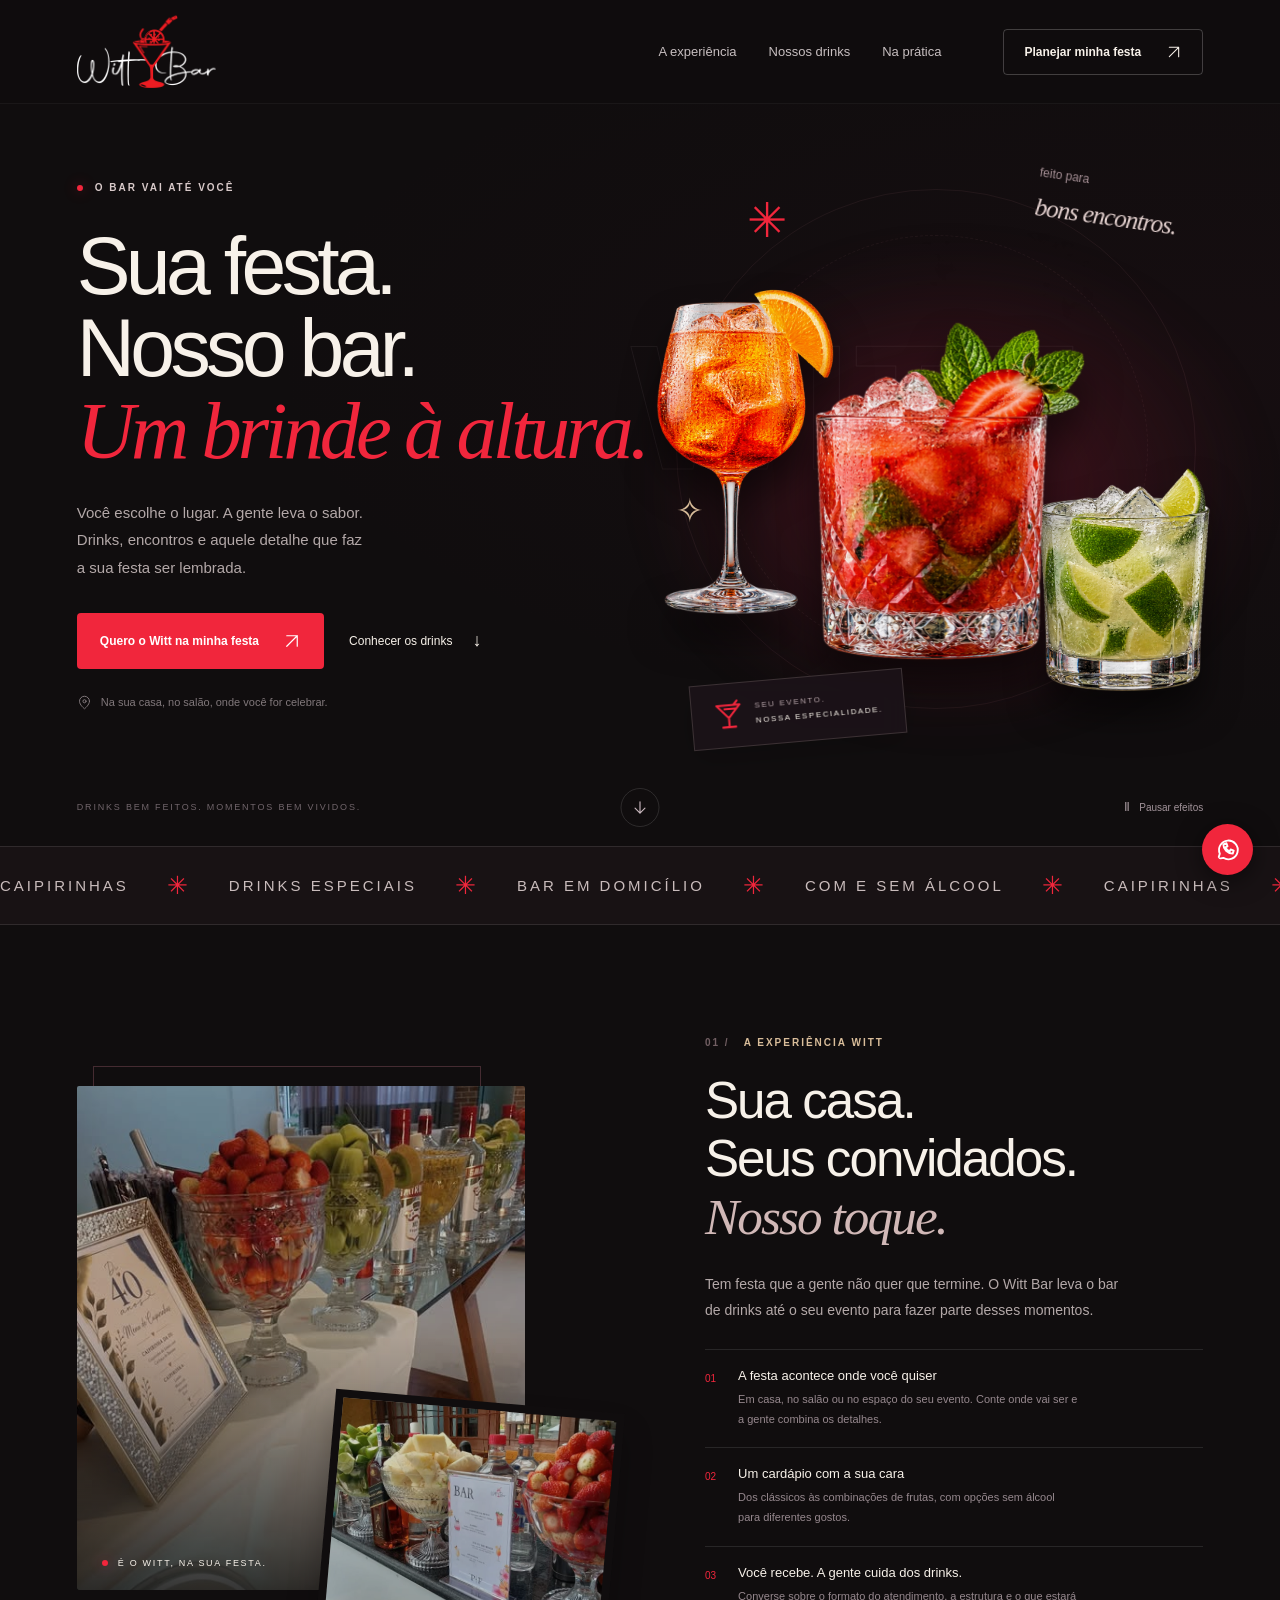
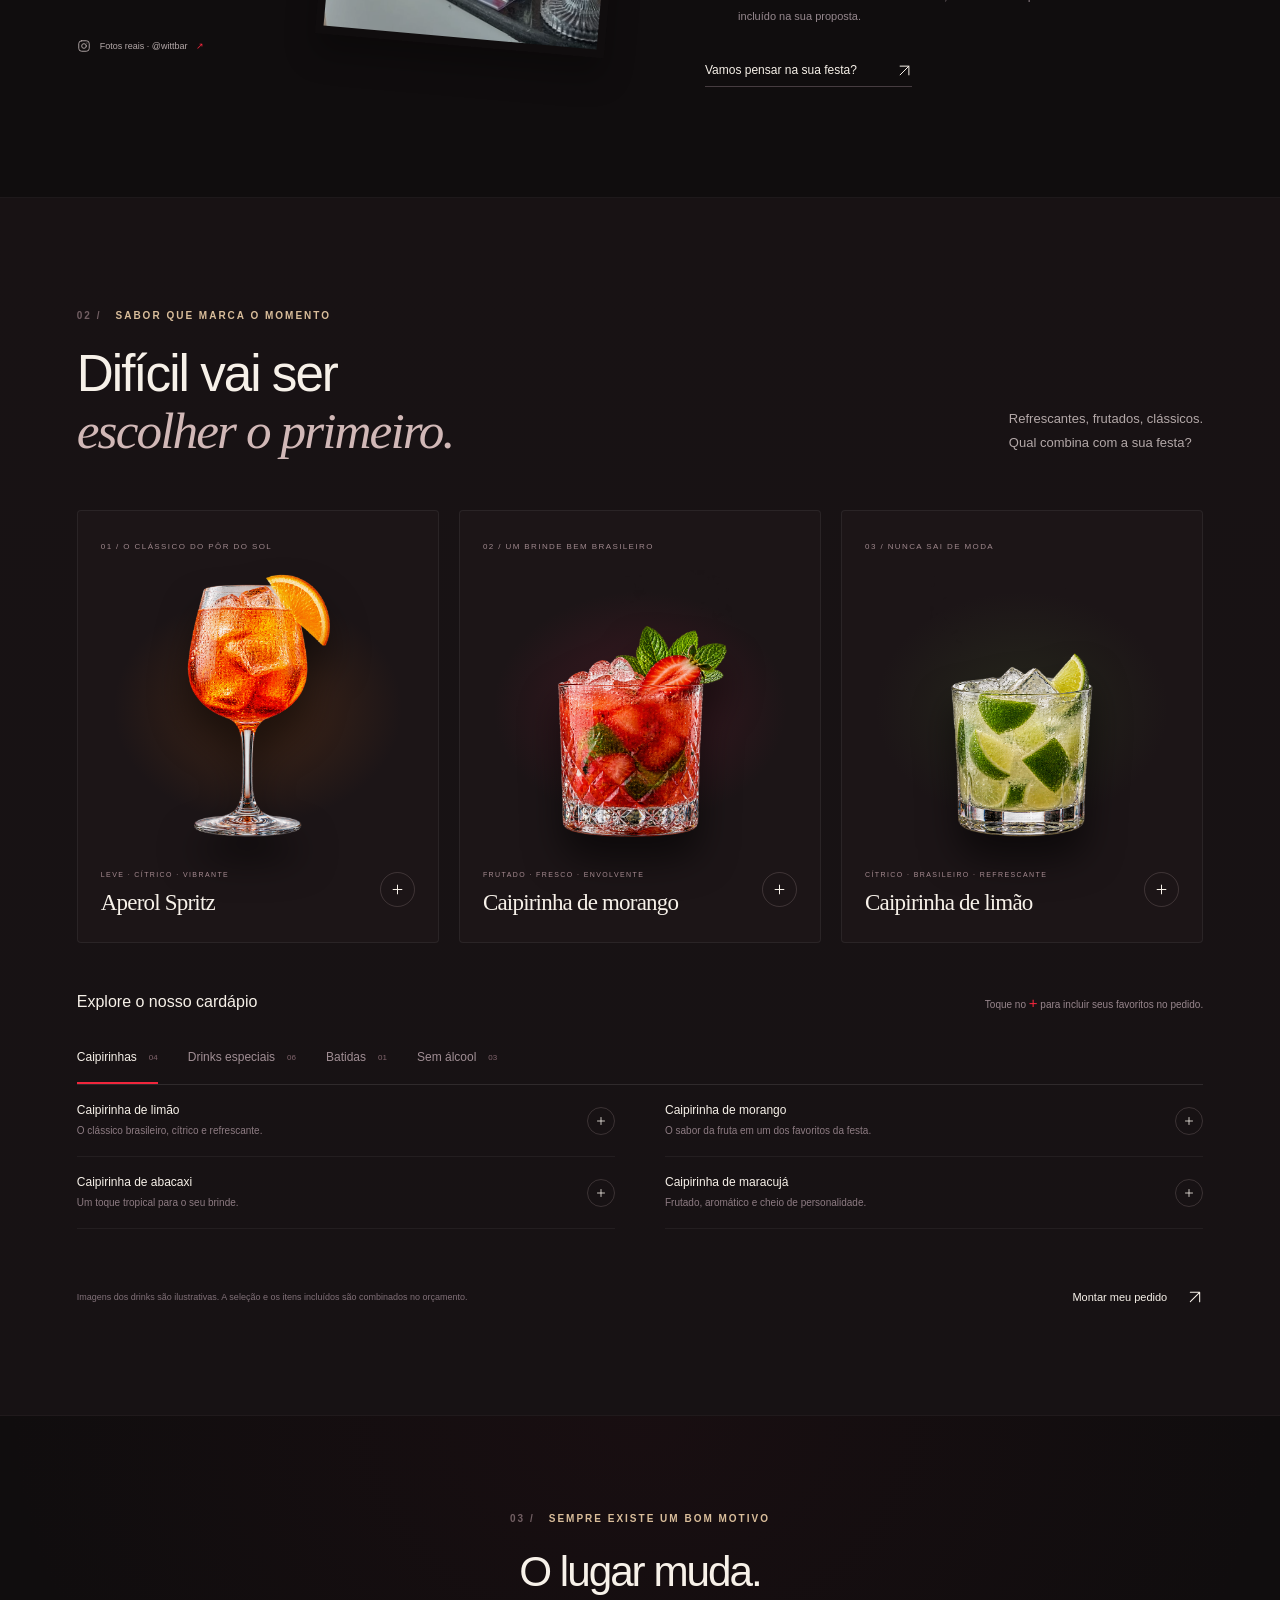
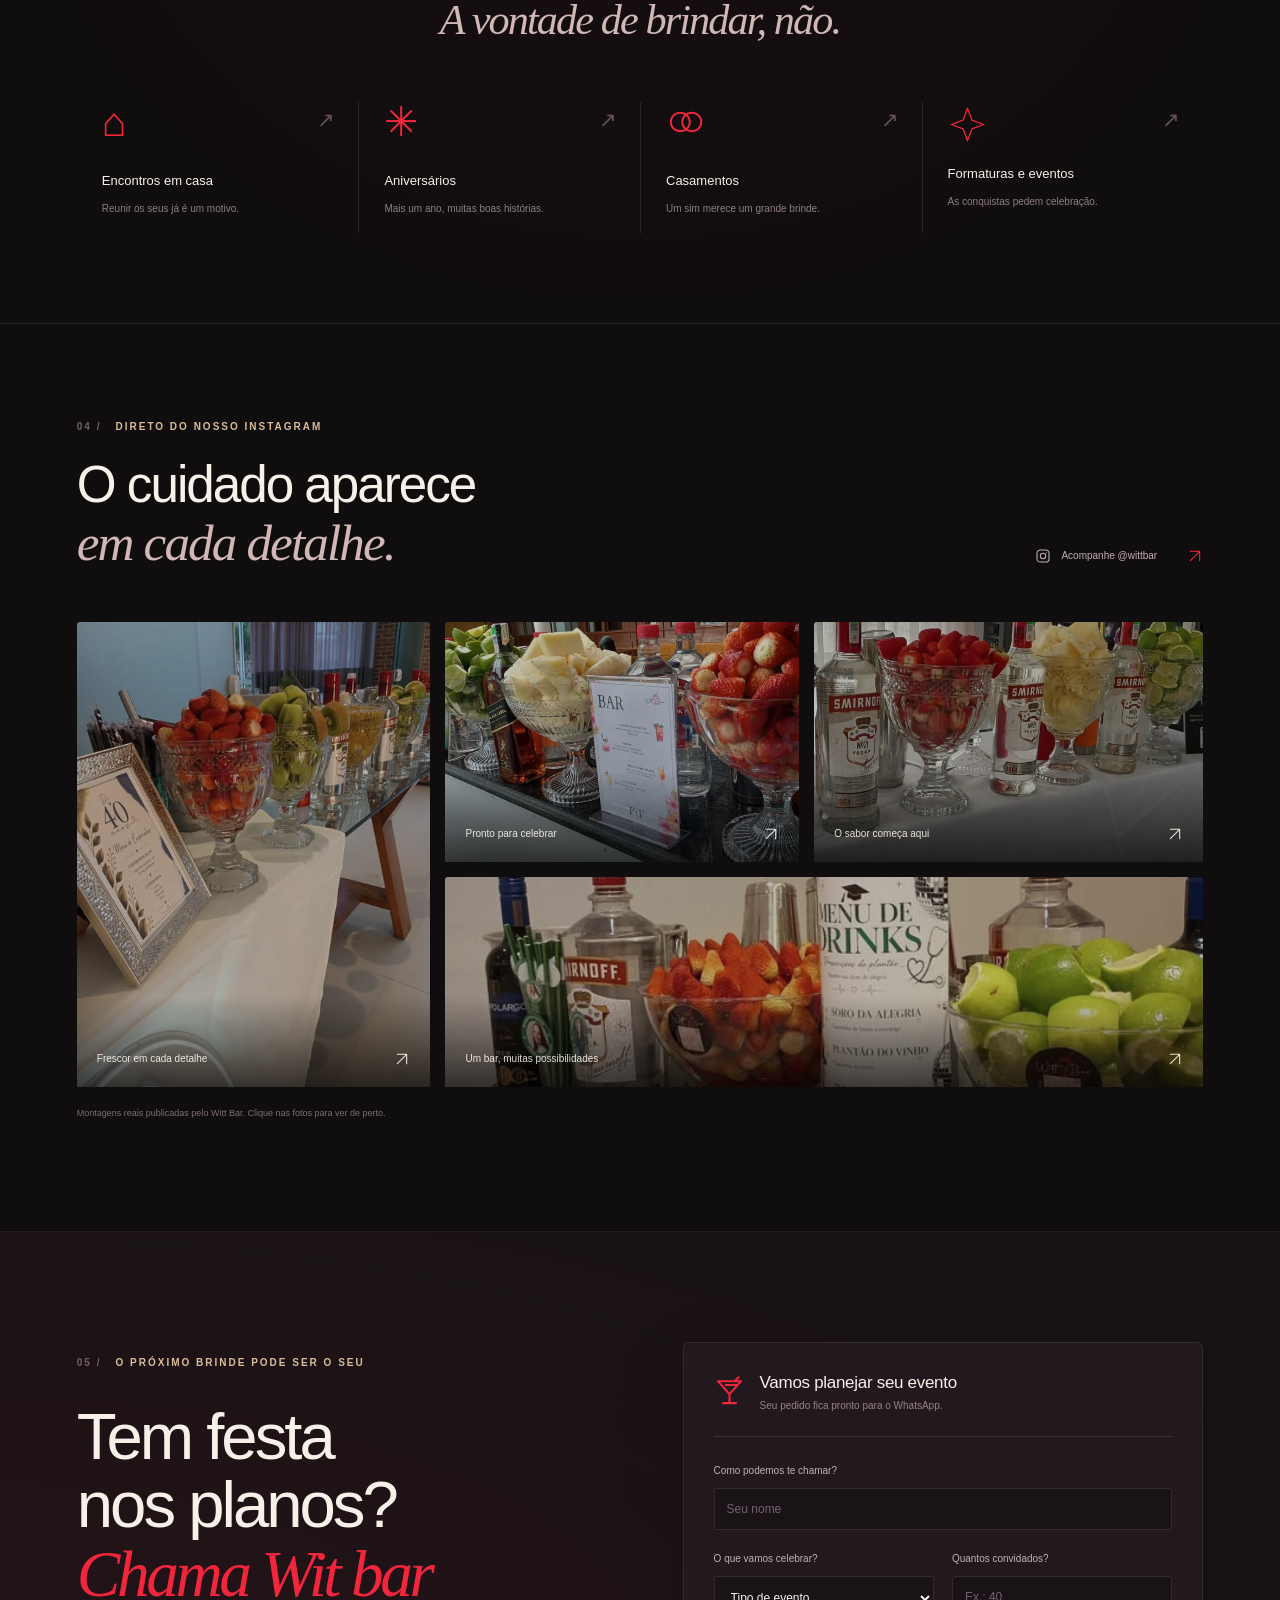
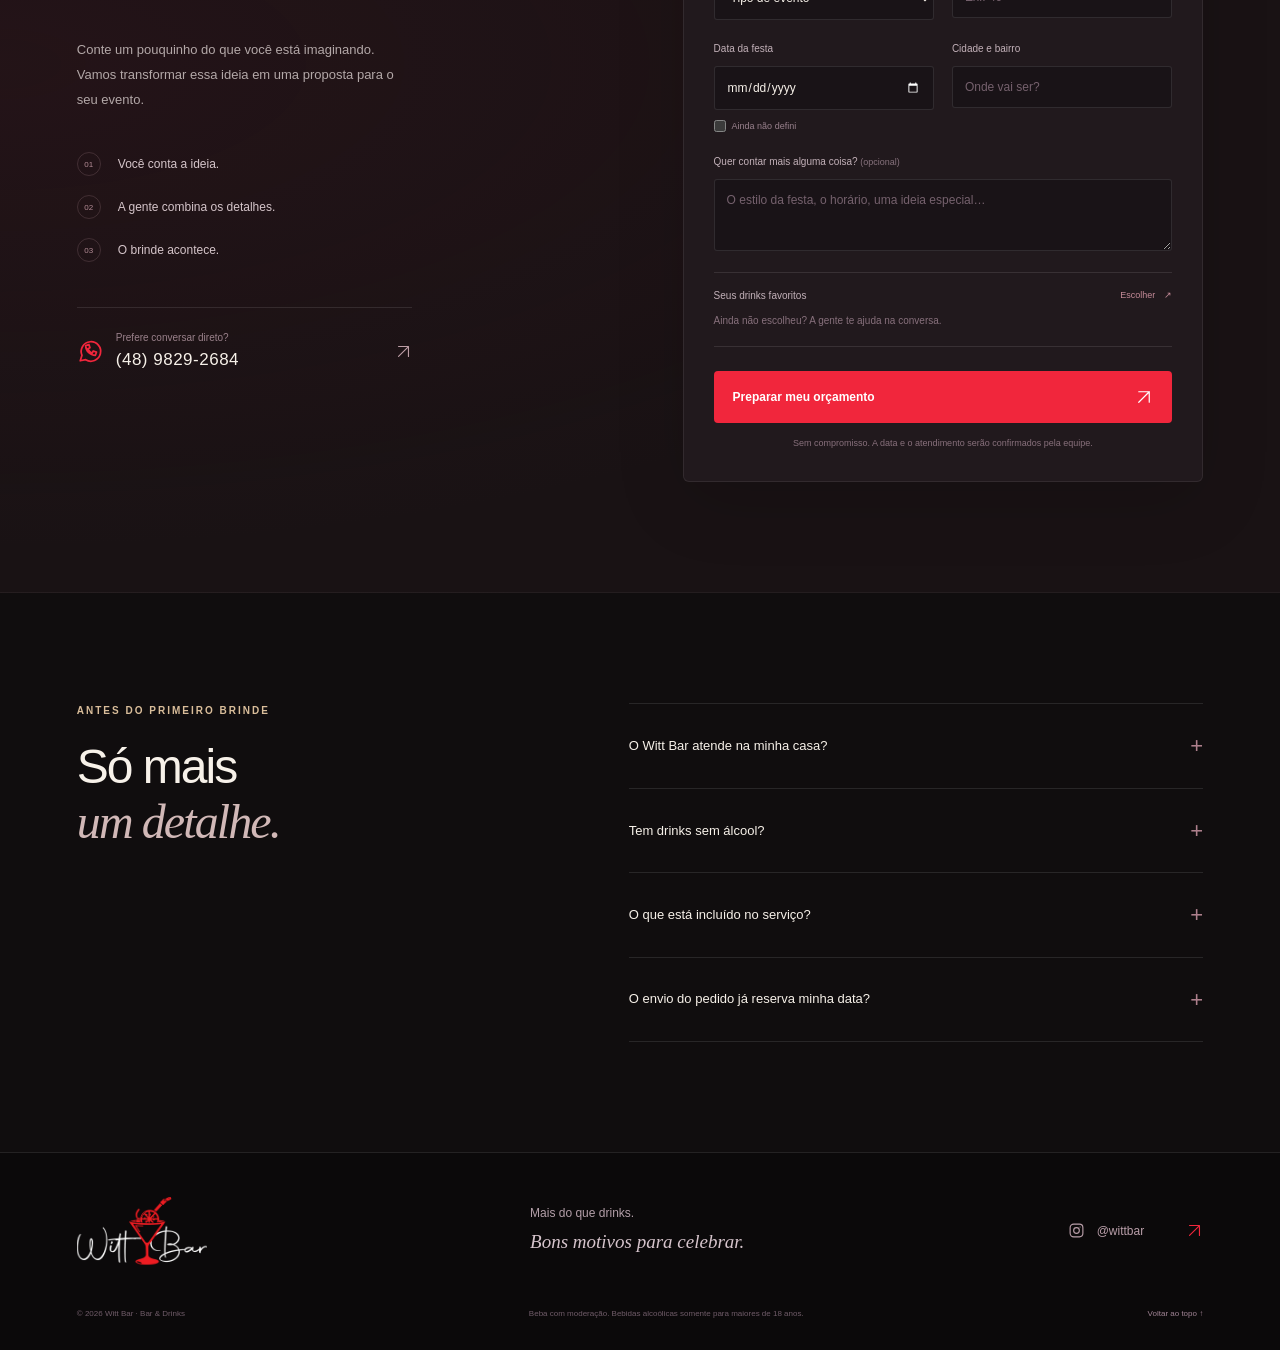
==== commit 52d356c4: "Atualizar chamada do bar e WhatsApp de contato" ====
--- a/index.html
+++ b/index.html
@@ -113,7 +113,7 @@
         <div class="gallery-grid"><button class="gallery-photo gallery-tall reveal from-left" data-image="assets/Dc69JNLx7hV.jpg" data-post="https://www.instagram.com/wittbar/p/Dc69JNLx7hV/" data-caption="Frutas, bebidas e cada detalhe no seu lugar." aria-label="Ampliar foto da montagem do bar com frutas"><img src="assets/Dc69JNLx7hV.jpg" alt="Montagem real do Witt Bar com frutas e cardápio de drinks" loading="lazy" width="480" height="640"><span>Frescor em cada detalhe <svg class="icon"><use href="#i-arrow"/></svg></span></button><button class="gallery-photo reveal" data-image="assets/DeUW_GUxVFH.jpg" data-post="https://www.instagram.com/wittbar/p/DeUW_GUxVFH/" data-caption="Um bar pronto para receber os seus convidados." aria-label="Ampliar foto do bar com morangos e abacaxi"><img src="assets/DeUW_GUxVFH.jpg" alt="Morangos e abacaxi na montagem de um evento Witt Bar" loading="lazy" width="640" height="640"><span>Pronto para celebrar <svg class="icon"><use href="#i-arrow"/></svg></span></button><button class="gallery-photo reveal" data-image="assets/DdzsVw8xdAS.jpg" data-post="https://www.instagram.com/wittbar/p/DdzsVw8xdAS/" data-caption="Clássicos e frutas para os próximos brindes." aria-label="Ampliar foto dos ingredientes do Witt Bar"><img src="assets/DdzsVw8xdAS.jpg" alt="Taças com morango, abacaxi e limão, fotografadas pelo Witt Bar" loading="lazy" width="640" height="640"><span>O sabor começa aqui <svg class="icon"><use href="#i-arrow"/></svg></span></button><button class="gallery-photo gallery-wide reveal from-right" data-image="assets/DcpMuY3xqBo.jpg" data-post="https://www.instagram.com/wittbar/p/DcpMuY3xqBo/" data-caption="Montagem de bar publicada no perfil oficial @wittbar." aria-label="Ampliar foto de uma montagem de bar do Witt"><img src="assets/DcpMuY3xqBo.jpg" alt="Bar do Witt com frutas e um menu para o evento" loading="lazy" width="640" height="640"><span>Um bar, muitas possibilidades <svg class="icon"><use href="#i-arrow"/></svg></span></button></div><p class="gallery-caption">Montagens reais publicadas pelo Witt Bar. Clique nas fotos para ver de perto.</p>
       </div></section>
 
-    <section class="booking section-pad" id="orcamento" aria-labelledby="booking-title"><div class="booking-grid wrap"><div class="booking-copy reveal"><div class="eyebrow"><span class="section-index">05 /</span> O PRÓXIMO BRINDE PODE SER O SEU</div><h2 id="booking-title">Tem festa<br>nos planos?<br><em>Chama o Witt.</em></h2><p class="section-description">Conte um pouquinho do que você está imaginando. Vamos transformar essa ideia em uma proposta para o seu evento.</p><div class="booking-steps"><p><span>01</span> Você conta a ideia.</p><p><span>02</span> A gente combina os detalhes.</p><p><span>03</span> O brinde acontece.</p></div><a class="booking-contact whatsapp-link" href="https://wa.me/5548996051098?text=Ol%C3%A1%21%20Quero%20o%20Witt%20Bar%20na%20minha%20festa.%20Podemos%20conversar%3F" target="_blank" rel="noopener noreferrer"><svg class="icon"><use href="#i-wa"/></svg><span>Prefere conversar direto?<strong>(48) 99605-1098</strong></span><svg class="icon"><use href="#i-arrow"/></svg></a></div>
+    <section class="booking section-pad" id="orcamento" aria-labelledby="booking-title"><div class="booking-grid wrap"><div class="booking-copy reveal"><div class="eyebrow"><span class="section-index">05 /</span> O PRÓXIMO BRINDE PODE SER O SEU</div><h2 id="booking-title">Tem festa<br>nos planos?<br><em>Chama Wit bar</em></h2><p class="section-description">Conte um pouquinho do que você está imaginando. Vamos transformar essa ideia em uma proposta para o seu evento.</p><div class="booking-steps"><p><span>01</span> Você conta a ideia.</p><p><span>02</span> A gente combina os detalhes.</p><p><span>03</span> O brinde acontece.</p></div><a class="booking-contact whatsapp-link" href="https://wa.me/554898292684?text=Ol%C3%A1%21%20Quero%20o%20Witt%20Bar%20na%20minha%20festa.%20Podemos%20conversar%3F" target="_blank" rel="noopener noreferrer"><svg class="icon"><use href="#i-wa"/></svg><span>Prefere conversar direto?<strong>(48) 9829-2684</strong></span><svg class="icon"><use href="#i-arrow"/></svg></a></div>
         <div class="booking-form-wrap reveal"><div class="form-intro"><svg class="icon"><use href="#i-glass"/></svg><div><h3>Vamos planejar seu evento</h3><p>Seu pedido fica pronto para o WhatsApp.</p></div></div>
           <form id="quote-form">
             <div class="field"><label for="name">Como podemos te chamar?</label><input id="name" name="name" autocomplete="given-name" placeholder="Seu nome" maxlength="80" required></div>
@@ -131,7 +131,7 @@
   </main>
 
   <footer><div class="footer-top wrap"><a href="#" class="brand" aria-label="Voltar ao início"><span class="brand-art"><img src="assets/witt-bar-logo.png" alt="Witt Bar" loading="lazy" width="1448" height="2048"></span></a><p>Mais do que drinks.<br><em>Bons motivos para celebrar.</em></p><a href="https://www.instagram.com/wittbar/" class="footer-social" target="_blank" rel="noopener noreferrer"><svg class="icon"><use href="#i-instagram"/></svg> @wittbar <svg class="icon"><use href="#i-arrow"/></svg></a></div><div class="footer-bottom wrap"><span>© <span id="year">2026</span> Witt Bar · Bar & Drinks</span><span>Beba com moderação. Bebidas alcoólicas somente para maiores de 18 anos.</span><a href="#topo">Voltar ao topo ↑</a></div></footer>
-  <a class="floating-whatsapp whatsapp-link" href="https://wa.me/5548996051098?text=Ol%C3%A1%21%20Quero%20o%20Witt%20Bar%20na%20minha%20festa.%20Podemos%20conversar%3F" target="_blank" rel="noopener noreferrer" aria-label="Conversar sobre sua festa no WhatsApp"><span>Vamos brindar?</span><svg class="icon"><use href="#i-wa"/></svg></a>
+  <a class="floating-whatsapp whatsapp-link" href="https://wa.me/554898292684?text=Ol%C3%A1%21%20Quero%20o%20Witt%20Bar%20na%20minha%20festa.%20Podemos%20conversar%3F" target="_blank" rel="noopener noreferrer" aria-label="Conversar sobre sua festa no WhatsApp"><span>Vamos brindar?</span><svg class="icon"><use href="#i-wa"/></svg></a>
   <div class="toast" role="status" aria-live="polite"></div>
   <dialog id="gallery-dialog" aria-labelledby="gallery-dialog-caption"><button class="dialog-close" aria-label="Fechar foto"><svg class="icon"><use href="#i-close"/></svg></button><img id="gallery-dialog-image" src="assets/DeUW_GUxVFH.jpg" alt=""><div class="dialog-caption"><p id="gallery-dialog-caption"></p><a id="gallery-dialog-source" target="_blank" rel="noopener noreferrer">Ver no Instagram ↗</a></div></dialog>
 </body>
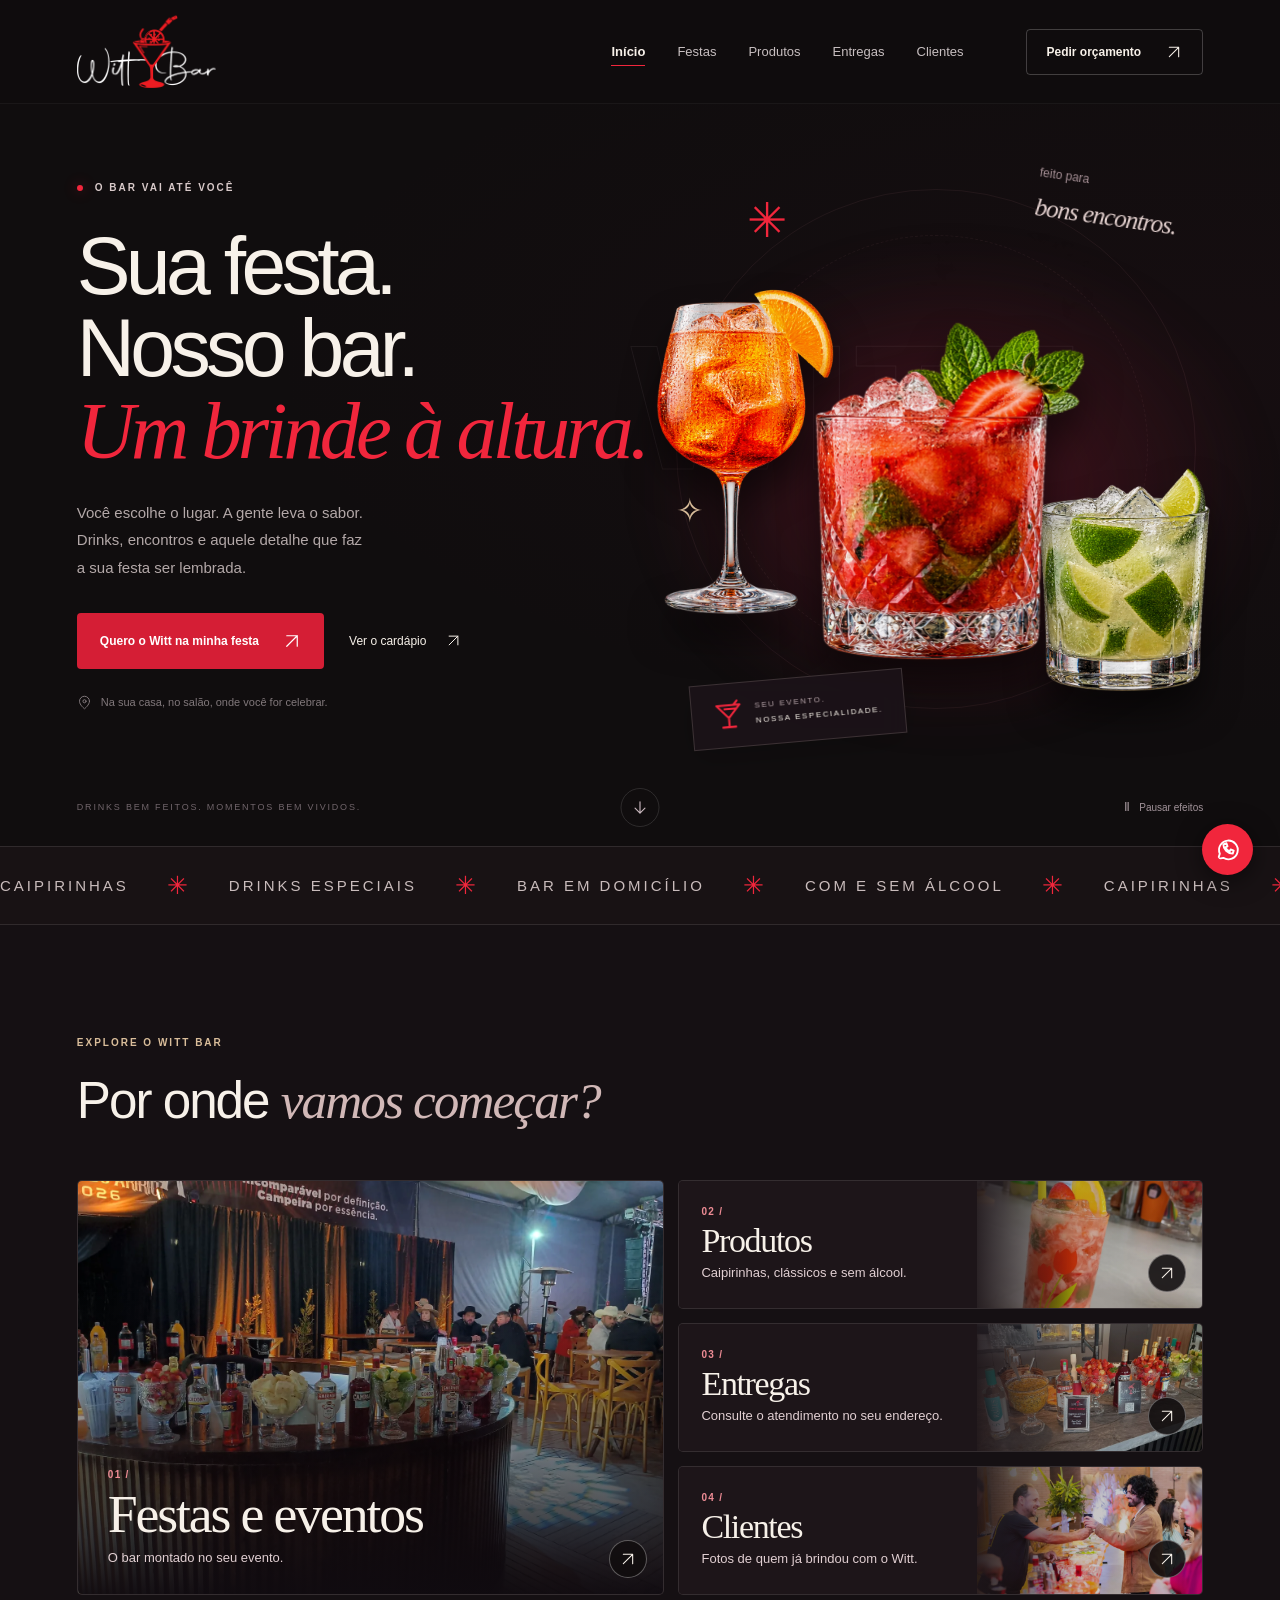
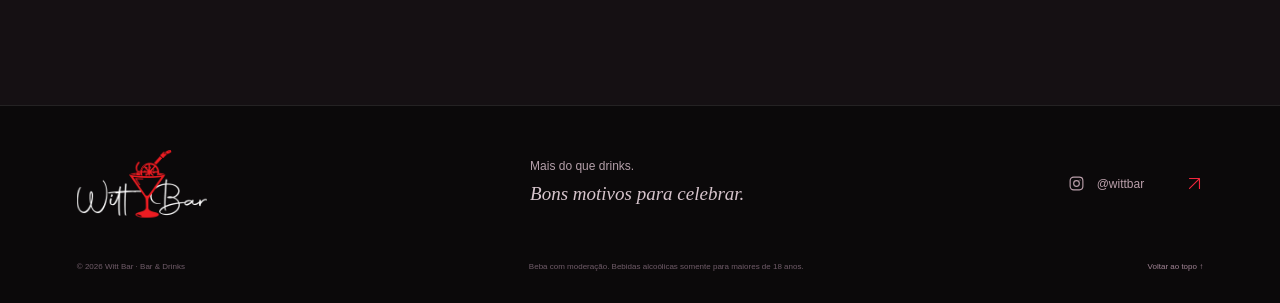
==== commit 7e0b4f5a: "Separar áreas do Witt Bar e incluir fotos dos eventos" ====
--- a/index.html
+++ b/index.html
@@ -2,15 +2,17 @@
 <html lang="pt-BR">
 <head>
   <meta charset="UTF-8">
+  <meta name="google-site-verification" content="RYWc2z-kA6lnM4dQXYJ0SJuPvOvPEfL1sLJkVKGUYYk">
   <meta name="viewport" content="width=device-width, initial-scale=1">
   <meta name="theme-color" content="#100d0e">
   <title>Witt Bar — Sua festa merece um brinde à altura</title>
-  <meta name="description" content="O Witt Bar vai até a sua festa. Bar de drinks em domicílio para aniversários, casamentos, formaturas e encontros em casa. Monte seu pedido de orçamento pelo WhatsApp.">
-  <meta property="og:title" content="Witt Bar — O bar vai até você">
-  <meta property="og:description" content="Você escolhe o lugar. A gente leva o sabor. Conheça os drinks e peça um orçamento para a sua festa.">
+  <meta name="description" content="Bar de drinks em domicílio para festas e eventos. Conheça o cardápio, consulte entregas e peça um orçamento ao Witt Bar.">
+  <meta property="og:title" content="Witt Bar — Sua festa merece um brinde à altura">
+  <meta property="og:description" content="Bar de drinks em domicílio para festas e eventos. Conheça o cardápio, consulte entregas e peça um orçamento ao Witt Bar.">
   <meta property="og:type" content="website">
   <meta property="og:locale" content="pt_BR">
-  <meta property="og:image" content="assets/DeUW_GUxVFH.jpg">
+  <meta property="og:image" content="https://witt-bar.vercel.app/assets/fotos/balcao-campeira.webp">
+  <link rel="canonical" href="https://witt-bar.vercel.app/">
   <link rel="icon" href="assets/favicon.svg" type="image/svg+xml">
   <link rel="preload" href="assets/cocktails.png" as="image">
   <link rel="stylesheet" href="styles.css">
@@ -18,30 +20,22 @@
 </head>
 <body>
   <a class="skip-link" href="#principal">Pular para o conteúdo</a>
-  <svg class="icon-library" xmlns="http://www.w3.org/2000/svg" aria-hidden="true"><defs>
-    <symbol id="i-arrow" viewBox="0 0 24 24"><path d="M5 19 19 5M5 5h14v14"/></symbol>
-    <symbol id="i-down" viewBox="0 0 24 24"><path d="M12 4v16m-7-7 7 7 7-7"/></symbol>
-    <symbol id="i-pin" viewBox="0 0 24 24"><path d="M20 10c0 6-8 12-8 12S4 16 4 10a8 8 0 1 1 16 0Z"/><circle cx="12" cy="10" r="2.5"/></symbol>
-    <symbol id="i-glass" viewBox="0 0 24 24"><path d="m3 4 9 10 9-10H3Zm9 10v7m-5 0h10M9 7h9m-2-3 3-3"/></symbol>
-    <symbol id="i-spark" viewBox="0 0 24 24"><path d="m12 2 2.7 7.3L22 12l-7.3 2.7L12 22l-2.7-7.3L2 12l7.3-2.7L12 2Z"/></symbol>
-    <symbol id="i-check" viewBox="0 0 24 24"><path d="m5 12 4 4L19 6"/></symbol>
-    <symbol id="i-instagram" viewBox="0 0 24 24"><rect x="3" y="3" width="18" height="18" rx="5"/><circle cx="12" cy="12" r="4"/><path d="M17 7h.01"/></symbol>
-    <symbol id="i-wa" viewBox="0 0 24 24"><path d="m3 21 1.6-5A9 9 0 1 1 8 20L3 21Z"/><path d="M8 7c0 5 4 9 9 9l1-3-3-1-1 2c-2-1-3-2-4-4l2-1-1-3-3 1Z"/></symbol>
-    <symbol id="i-plus" viewBox="0 0 24 24"><path d="M12 5v14M5 12h14"/></symbol>
-    <symbol id="i-close" viewBox="0 0 24 24"><path d="m6 6 12 12M6 18 18 6"/></symbol>
-  </defs></svg>
-
   <header class="header" id="topo">
     <div class="header-inner wrap">
-      <a href="#" class="brand" aria-label="Witt Bar — início"><span class="brand-art"><img src="assets/witt-bar-logo.png" alt="Witt Bar, logo oficial" width="1448" height="2048"></span></a>
+      <a href="./" class="brand" aria-label="Witt Bar — início">
+        <span class="brand-art"><img src="assets/witt-bar-logo.png" alt="" width="1448" height="2048"></span>
+      </a>
       <nav class="nav" id="navigation" aria-label="Navegação principal">
-        <a href="#experiencia">A experiência</a><a href="#cardapio">Nossos drinks</a><a href="#galeria">Na prática</a>
+        <a href="./" aria-current="page">Início</a>
+        <a href="festas.html">Festas</a>
+        <a href="produtos.html">Produtos</a>
+        <a href="entregas.html">Entregas</a>
+        <a href="clientes.html">Clientes</a>
       </nav>
-      <a class="header-cta" href="#orcamento">Planejar minha festa <svg class="icon"><use href="#i-arrow"/></svg></a>
-      <button class="menu-toggle" aria-label="Abrir menu" aria-expanded="false" aria-controls="navigation"><span></span><span></span></button>
+      <a class="header-cta" href="festas.html#orcamento">Pedir orçamento <svg class="icon" aria-hidden="true"><use href="assets/icons.svg#i-arrow"/></svg></a>
+      <button type="button" class="menu-toggle" aria-label="Abrir menu" aria-expanded="false" aria-controls="navigation"><span></span><span></span></button>
     </div>
   </header>
-
   <main id="principal">
     <section class="hero" aria-labelledby="hero-title">
       <div class="hero-grid wrap">
@@ -49,8 +43,8 @@
           <div class="eyebrow hero-eyebrow"><span class="live-dot"></span> O BAR VAI ATÉ VOCÊ</div>
           <h1 id="hero-title">Sua festa.<br>Nosso bar.<br><em>Um brinde<br class="mobile-break"> à altura.</em></h1>
           <p class="hero-description">Você escolhe o lugar. A gente leva o sabor.<br>Drinks, encontros e aquele detalhe que faz<br class="desktop-break"> a sua festa ser lembrada.</p>
-          <div class="hero-actions"><a class="button button-red" href="#orcamento">Quero o Witt na minha festa <svg class="icon"><use href="#i-arrow"/></svg></a><a class="text-link" href="#cardapio">Conhecer os drinks <span>↓</span></a></div>
-          <div class="hero-footnote"><svg class="icon"><use href="#i-pin"/></svg> Na sua casa, no salão, onde você for celebrar.</div>
+          <div class="hero-actions"><a class="button button-red" href="festas.html#orcamento">Quero o Witt na minha festa <svg class="icon" aria-hidden="true"><use href="assets/icons.svg#i-arrow"/></svg></a><a class="text-link" href="produtos.html">Ver o cardápio <svg class="icon" aria-hidden="true"><use href="assets/icons.svg#i-arrow"/></svg></a></div>
+          <div class="hero-footnote"><svg class="icon" aria-hidden="true"><use href="assets/icons.svg#i-pin"/></svg> Na sua casa, no salão, onde você for celebrar.</div>
         </div>
         <div class="hero-art" aria-label="Composição ilustrativa de Aperol Spritz e caipirinhas de morango e limão" role="img">
           <div class="hero-halo"></div><div class="orbit orbit-one"></div><div class="orbit orbit-two"></div>
@@ -60,79 +54,66 @@
           <div class="drink-enter enter-strawberry"><div class="drink-float float-strawberry"><div class="drink-sprite sprite-strawberry"></div></div></div>
           <span class="art-note">feito para<br><em>bons encontros.</em></span>
           <span class="art-star star-one">✳</span><span class="art-star star-two">✧</span>
-          <div class="art-badge"><svg class="icon"><use href="#i-glass"/></svg><span>SEU EVENTO.<br><strong>NOSSA ESPECIALIDADE.</strong></span></div>
+          <div class="art-badge"><svg class="icon" aria-hidden="true"><use href="assets/icons.svg#i-glass"/></svg><span>SEU EVENTO.<br><strong>NOSSA ESPECIALIDADE.</strong></span></div>
         </div>
       </div>
-      <div class="hero-bottom wrap"><span>DRINKS BEM FEITOS. MOMENTOS BEM VIVIDOS.</span><a href="#experiencia" aria-label="Descobrir a experiência Witt Bar"><svg class="icon"><use href="#i-down"/></svg></a><button class="motion-toggle" aria-pressed="false" aria-label="Pausar animações"><span class="motion-mark">Ⅱ</span><span class="motion-label">Pausar efeitos</span></button></div>
+      <div class="hero-bottom wrap"><span>DRINKS BEM FEITOS. MOMENTOS BEM VIVIDOS.</span><a href="#experiencia" aria-label="Descobrir a experiência Witt Bar"><svg class="icon" aria-hidden="true"><use href="assets/icons.svg#i-down"/></svg></a><button class="motion-toggle" aria-pressed="false" aria-label="Pausar animações"><span class="motion-mark">Ⅱ</span><span class="motion-label">Pausar efeitos</span></button></div>
     </section>
 
     <div class="marquee" aria-label="Caipirinhas, drinks especiais, bar em domicílio e opções sem álcool"><div class="marquee-track"><span>CAIPIRINHAS <b>✳</b> DRINKS ESPECIAIS <b>✳</b> BAR EM DOMICÍLIO <b>✳</b> COM E SEM ÁLCOOL <b>✳</b></span><span aria-hidden="true">CAIPIRINHAS <b>✳</b> DRINKS ESPECIAIS <b>✳</b> BAR EM DOMICÍLIO <b>✳</b> COM E SEM ÁLCOOL <b>✳</b></span></div></div>
 
-    <section class="experience section-pad" id="experiencia" aria-labelledby="experience-title">
-      <div class="experience-grid wrap">
-        <div class="experience-images reveal from-left">
-          <div class="photo-outline"></div>
-          <figure class="experience-main"><img src="assets/Dc69JNLx7hV.jpg" alt="Montagem real do Witt Bar com frutas frescas e bebidas para uma festa" loading="lazy" width="480" height="640"><figcaption><span class="live-dot"></span> É O WITT, NA SUA FESTA.</figcaption></figure>
-          <figure class="experience-small"><img src="assets/DeUW_GUxVFH.jpg" alt="Detalhe do bar do Witt Bar com morangos, abacaxi e cardápio" loading="lazy" width="640" height="640"></figure>
-          <a class="photo-credit" href="https://www.instagram.com/wittbar/" target="_blank" rel="noopener noreferrer"><svg class="icon"><use href="#i-instagram"/></svg> Fotos reais · @wittbar <span>↗</span></a>
+    <section class="section-pad home-discover" id="experiencia" aria-labelledby="discover-title">
+      <div class="wrap">
+        <div class="section-heading">
+          <div>
+            <div class="eyebrow">EXPLORE O WITT BAR</div>
+            <h2 id="discover-title">Por onde <em>vamos começar?</em></h2>
+          </div>
         </div>
-        <div class="experience-copy reveal">
-          <div class="eyebrow"><span class="section-index">01 /</span> A EXPERIÊNCIA WITT</div>
-          <h2 id="experience-title">Sua casa.<br>Seus convidados.<br><em>Nosso toque.</em></h2>
-          <p class="section-description">Tem festa que a gente não quer que termine. O Witt Bar leva o bar de drinks até o seu evento para fazer parte desses momentos.</p>
-          <div class="experience-item"><span>01</span><div><h3>A festa acontece onde você quiser</h3><p>Em casa, no salão ou no espaço do seu evento. Conte onde vai ser e a gente combina os detalhes.</p></div></div>
-          <div class="experience-item"><span>02</span><div><h3>Um cardápio com a sua cara</h3><p>Dos clássicos às combinações de frutas, com opções sem álcool para diferentes gostos.</p></div></div>
-          <div class="experience-item"><span>03</span><div><h3>Você recebe. A gente cuida dos drinks.</h3><p>Converse sobre o formato do atendimento, a estrutura e o que estará incluído na sua proposta.</p></div></div>
-          <a class="text-link underlined" href="#orcamento">Vamos pensar na sua festa? <svg class="icon"><use href="#i-arrow"/></svg></a>
+        <div class="home-routes">
+          <a href="festas.html" class="home-route home-route--festas">
+            <img src="assets/fotos/balcao-campeira.webp" alt="" width="1440" height="1080" loading="lazy" decoding="async">
+            <div class="home-route-copy">
+              <span class="route-index">01 /</span>
+              <h3>Festas e eventos</h3>
+              <p>O bar montado no seu evento.</p>
+            </div>
+            <span class="route-arrow"><svg class="icon" aria-hidden="true"><use href="assets/icons.svg#i-arrow"/></svg></span>
+          </a>
+          <a href="produtos.html" class="home-route home-route--produtos">
+            <img src="assets/fotos/drink-frutado.webp" alt="" width="1080" height="1440" loading="lazy" decoding="async">
+            <div class="home-route-copy">
+              <span class="route-index">02 /</span>
+              <h3>Produtos</h3>
+              <p>Caipirinhas, clássicos e sem álcool.</p>
+            </div>
+            <span class="route-arrow"><svg class="icon" aria-hidden="true"><use href="assets/icons.svg#i-arrow"/></svg></span>
+          </a>
+          <a href="entregas.html" class="home-route home-route--entregas">
+            <img src="assets/fotos/bar-montado.webp" alt="" width="1280" height="960" loading="lazy" decoding="async">
+            <div class="home-route-copy">
+              <span class="route-index">03 /</span>
+              <h3>Entregas</h3>
+              <p>Consulte o atendimento no seu endereço.</p>
+            </div>
+            <span class="route-arrow"><svg class="icon" aria-hidden="true"><use href="assets/icons.svg#i-arrow"/></svg></span>
+          </a>
+          <a href="clientes.html" class="home-route home-route--clientes">
+            <img src="assets/fotos/atendimento-no-balcao.webp" alt="" width="1440" height="960" loading="lazy" decoding="async">
+            <div class="home-route-copy">
+              <span class="route-index">04 /</span>
+              <h3>Clientes</h3>
+              <p>Fotos de quem já brindou com o Witt.</p>
+            </div>
+            <span class="route-arrow"><svg class="icon" aria-hidden="true"><use href="assets/icons.svg#i-arrow"/></svg></span>
+          </a>
         </div>
       </div>
     </section>
-
-    <section class="drinks section-pad" id="cardapio" aria-labelledby="drinks-title">
-      <div class="wrap">
-        <div class="section-heading reveal"><div><div class="eyebrow"><span class="section-index">02 /</span> SABOR QUE MARCA O MOMENTO</div><h2 id="drinks-title">Difícil vai ser<br><em>escolher o primeiro.</em></h2></div><p>Refrescantes, frutados, clássicos.<br>Qual combina com a sua festa?</p></div>
-        <div class="featured-drinks">
-          <article class="featured-card feature-orange reveal from-left"><span class="drink-number">01 / O CLÁSSICO DO PÔR DO SOL</span><div class="featured-visual"><div class="drink-sprite sprite-orange"></div></div><div class="featured-info"><div><span class="drink-category">LEVE · CÍTRICO · VIBRANTE</span><h3>Aperol Spritz</h3></div><button class="round-button add-drink" data-drink="Aperol Spritz" aria-label="Selecionar Aperol Spritz para o orçamento" aria-pressed="false"><svg class="icon"><use href="#i-plus"/></svg></button></div></article>
-          <article class="featured-card feature-strawberry reveal"><span class="drink-number">02 / UM BRINDE BEM BRASILEIRO</span><div class="featured-visual"><div class="drink-sprite sprite-strawberry"></div></div><div class="featured-info"><div><span class="drink-category">FRUTADO · FRESCO · ENVOLVENTE</span><h3>Caipirinha de morango</h3></div><button class="round-button add-drink" data-drink="Caipirinha de morango" aria-label="Selecionar caipirinha de morango para o orçamento" aria-pressed="false"><svg class="icon"><use href="#i-plus"/></svg></button></div></article>
-          <article class="featured-card feature-lime reveal from-right"><span class="drink-number">03 / NUNCA SAI DE MODA</span><div class="featured-visual"><div class="drink-sprite sprite-lime"></div></div><div class="featured-info"><div><span class="drink-category">CÍTRICO · BRASILEIRO · REFRESCANTE</span><h3>Caipirinha de limão</h3></div><button class="round-button add-drink" data-drink="Caipirinha de limão" aria-label="Selecionar caipirinha de limão para o orçamento" aria-pressed="false"><svg class="icon"><use href="#i-plus"/></svg></button></div></article>
-        </div>
-        <p class="swipe-hint">Arraste para descobrir os drinks <span>→</span></p>
-        <div class="menu-catalog reveal">
-          <div class="catalog-title"><h3>Explore o nosso cardápio</h3><p>Toque no <span>+</span> para incluir seus favoritos no pedido.</p></div>
-          <div class="menu-tabs" role="tablist" aria-label="Categorias de drinks"><button id="tab-caipirinhas" class="active" role="tab" aria-selected="true" aria-controls="menu-panel" data-category="caipirinhas">Caipirinhas <span>04</span></button><button id="tab-especiais" role="tab" aria-selected="false" aria-controls="menu-panel" data-category="especiais" tabindex="-1">Drinks especiais <span>06</span></button><button id="tab-batidas" role="tab" aria-selected="false" aria-controls="menu-panel" data-category="batidas" tabindex="-1">Batidas <span>01</span></button><button id="tab-sem-alcool" role="tab" aria-selected="false" aria-controls="menu-panel" data-category="sem-alcool" tabindex="-1">Sem álcool <span>03</span></button></div>
-          <div id="menu-panel" class="menu-panel" role="tabpanel" aria-labelledby="tab-caipirinhas" tabindex="0"><div class="menu-list" id="menu-list"></div></div>
-          <noscript><p>Caipirinhas: limão, morango, abacaxi e maracujá. Especiais: Piña Colada, Negroni, Gin Tônica, Gin com energético, Moscow Mule e Aperol Spritz. Batida de frutas com leite condensado. Sem álcool: Tropical, Morango e Abacaxi com hortelã.</p></noscript>
-          <div class="menu-note"><p>Imagens dos drinks são ilustrativas. A seleção e os itens incluídos são combinados no orçamento.</p><a href="#orcamento" class="text-link">Montar meu pedido <span class="selection-count" hidden>0</span><svg class="icon"><use href="#i-arrow"/></svg></a></div>
-        </div>
-      </div>
-    </section>
-
-    <section class="occasions section-pad" aria-labelledby="occasions-title"><div class="wrap"><div class="eyebrow reveal"><span class="section-index">03 /</span> SEMPRE EXISTE UM BOM MOTIVO</div><h2 id="occasions-title" class="reveal">O lugar muda.<br><em>A vontade de brindar, não.</em></h2><div class="occasion-grid reveal"><a href="#orcamento" data-event="Encontro em casa"><span class="occasion-symbol">⌂</span><h3>Encontros em casa</h3><p>Reunir os seus já é um motivo.</p><span class="occasion-arrow">↗</span></a><a href="#orcamento" data-event="Aniversário"><span class="occasion-symbol">✳</span><h3>Aniversários</h3><p>Mais um ano, muitas boas histórias.</p><span class="occasion-arrow">↗</span></a><a href="#orcamento" data-event="Casamento"><span class="occasion-symbol rings">○○</span><h3>Casamentos</h3><p>Um sim merece um grande brinde.</p><span class="occasion-arrow">↗</span></a><a href="#orcamento" data-event="Formatura"><svg class="icon occasion-symbol"><use href="#i-spark"/></svg><h3>Formaturas e eventos</h3><p>As conquistas pedem celebração.</p><span class="occasion-arrow">↗</span></a></div></div></section>
-
-    <section class="gallery section-pad" id="galeria" aria-labelledby="gallery-title"><div class="wrap"><div class="section-heading reveal"><div><div class="eyebrow"><span class="section-index">04 /</span> DIRETO DO NOSSO INSTAGRAM</div><h2 id="gallery-title">O cuidado aparece<br><em>em cada detalhe.</em></h2></div><a class="instagram-link" href="https://www.instagram.com/wittbar/" target="_blank" rel="noopener noreferrer"><svg class="icon"><use href="#i-instagram"/></svg> Acompanhe @wittbar <svg class="icon"><use href="#i-arrow"/></svg></a></div>
-        <div class="gallery-grid"><button class="gallery-photo gallery-tall reveal from-left" data-image="assets/Dc69JNLx7hV.jpg" data-post="https://www.instagram.com/wittbar/p/Dc69JNLx7hV/" data-caption="Frutas, bebidas e cada detalhe no seu lugar." aria-label="Ampliar foto da montagem do bar com frutas"><img src="assets/Dc69JNLx7hV.jpg" alt="Montagem real do Witt Bar com frutas e cardápio de drinks" loading="lazy" width="480" height="640"><span>Frescor em cada detalhe <svg class="icon"><use href="#i-arrow"/></svg></span></button><button class="gallery-photo reveal" data-image="assets/DeUW_GUxVFH.jpg" data-post="https://www.instagram.com/wittbar/p/DeUW_GUxVFH/" data-caption="Um bar pronto para receber os seus convidados." aria-label="Ampliar foto do bar com morangos e abacaxi"><img src="assets/DeUW_GUxVFH.jpg" alt="Morangos e abacaxi na montagem de um evento Witt Bar" loading="lazy" width="640" height="640"><span>Pronto para celebrar <svg class="icon"><use href="#i-arrow"/></svg></span></button><button class="gallery-photo reveal" data-image="assets/DdzsVw8xdAS.jpg" data-post="https://www.instagram.com/wittbar/p/DdzsVw8xdAS/" data-caption="Clássicos e frutas para os próximos brindes." aria-label="Ampliar foto dos ingredientes do Witt Bar"><img src="assets/DdzsVw8xdAS.jpg" alt="Taças com morango, abacaxi e limão, fotografadas pelo Witt Bar" loading="lazy" width="640" height="640"><span>O sabor começa aqui <svg class="icon"><use href="#i-arrow"/></svg></span></button><button class="gallery-photo gallery-wide reveal from-right" data-image="assets/DcpMuY3xqBo.jpg" data-post="https://www.instagram.com/wittbar/p/DcpMuY3xqBo/" data-caption="Montagem de bar publicada no perfil oficial @wittbar." aria-label="Ampliar foto de uma montagem de bar do Witt"><img src="assets/DcpMuY3xqBo.jpg" alt="Bar do Witt com frutas e um menu para o evento" loading="lazy" width="640" height="640"><span>Um bar, muitas possibilidades <svg class="icon"><use href="#i-arrow"/></svg></span></button></div><p class="gallery-caption">Montagens reais publicadas pelo Witt Bar. Clique nas fotos para ver de perto.</p>
-      </div></section>
-
-    <section class="booking section-pad" id="orcamento" aria-labelledby="booking-title"><div class="booking-grid wrap"><div class="booking-copy reveal"><div class="eyebrow"><span class="section-index">05 /</span> O PRÓXIMO BRINDE PODE SER O SEU</div><h2 id="booking-title">Tem festa<br>nos planos?<br><em>Chama Wit bar</em></h2><p class="section-description">Conte um pouquinho do que você está imaginando. Vamos transformar essa ideia em uma proposta para o seu evento.</p><div class="booking-steps"><p><span>01</span> Você conta a ideia.</p><p><span>02</span> A gente combina os detalhes.</p><p><span>03</span> O brinde acontece.</p></div><a class="booking-contact whatsapp-link" href="https://wa.me/554898292684?text=Ol%C3%A1%21%20Quero%20o%20Witt%20Bar%20na%20minha%20festa.%20Podemos%20conversar%3F" target="_blank" rel="noopener noreferrer"><svg class="icon"><use href="#i-wa"/></svg><span>Prefere conversar direto?<strong>(48) 9829-2684</strong></span><svg class="icon"><use href="#i-arrow"/></svg></a></div>
-        <div class="booking-form-wrap reveal"><div class="form-intro"><svg class="icon"><use href="#i-glass"/></svg><div><h3>Vamos planejar seu evento</h3><p>Seu pedido fica pronto para o WhatsApp.</p></div></div>
-          <form id="quote-form">
-            <div class="field"><label for="name">Como podemos te chamar?</label><input id="name" name="name" autocomplete="given-name" placeholder="Seu nome" maxlength="80" required></div>
-            <div class="form-row"><div class="field"><label for="event">O que vamos celebrar?</label><select id="event" name="event" required><option value="" disabled selected>Tipo de evento</option><option>Encontro em casa</option><option>Aniversário</option><option>Casamento</option><option>Formatura</option><option>Evento corporativo</option><option>Outra ocasião</option></select></div><div class="field"><label for="guests">Quantos convidados?</label><input id="guests" name="guests" type="number" min="1" max="10000" step="1" inputmode="numeric" placeholder="Ex.: 40" required></div></div>
-            <div class="form-row"><div class="field"><label for="date">Data da festa</label><input id="date" name="date" type="date" required><label class="checkbox-label"><input id="no-date" type="checkbox"> Ainda não defini</label></div><div class="field"><label for="place">Cidade e bairro</label><input id="place" name="place" autocomplete="address-level2" placeholder="Onde vai ser?" maxlength="160" required></div></div>
-            <div class="field"><label for="message">Quer contar mais alguma coisa? <span>(opcional)</span></label><textarea id="message" name="message" rows="2" placeholder="O estilo da festa, o horário, uma ideia especial…" maxlength="1500"></textarea></div>
-            <div class="selected-drinks-box"><div class="selected-label">Seus drinks favoritos <a href="#cardapio">Escolher <span>↗</span></a></div><p id="no-selection">Ainda não escolheu? A gente te ajuda na conversa.</p><div id="selected-drinks" aria-label="Drinks selecionados"></div></div>
-            <button class="button button-red form-submit" type="submit">Preparar meu orçamento <svg class="icon"><use href="#i-arrow"/></svg></button><p class="form-note">Sem compromisso. A data e o atendimento serão confirmados pela equipe.</p>
-          </form>
-          <div class="quote-ready" id="quote-ready" hidden aria-live="polite"><span class="ready-icon"><svg class="icon"><use href="#i-check"/></svg></span><h3>Pronto para o primeiro brinde?</h3><p>Confira seu pedido e continue a conversa pelo WhatsApp.</p><pre id="quote-preview"></pre><a id="prepared-whatsapp" class="button button-red" target="_blank" rel="noopener noreferrer"><svg class="icon"><use href="#i-wa"/></svg> Abrir conversa no WhatsApp <svg class="icon"><use href="#i-arrow"/></svg></a><button class="edit-quote" type="button">← Ajustar meu pedido</button></div>
-        </div>
-      </div></section>
-
-    <section class="faq section-pad" aria-labelledby="faq-title"><div class="faq-grid wrap"><div class="reveal"><div class="eyebrow">ANTES DO PRIMEIRO BRINDE</div><h2 id="faq-title">Só mais<br><em>um detalhe.</em></h2></div><div class="faq-list reveal"><details><summary>O Witt Bar atende na minha casa?<span>+</span></summary><p>Sim! A proposta é levar o atendimento de bar até a sua festa, inclusive em casa. Informe a cidade, o bairro e como é o espaço para consultar o deslocamento e o formato mais adequado.</p></details><details><summary>Tem drinks sem álcool?<span>+</span></summary><p>Sim. O cardápio enviado pelo Witt Bar inclui Tropical, Morango e Abacaxi com hortelã sem álcool. Você pode incluí-los no seu pedido e combinar a seleção com a equipe.</p></details><details><summary>O que está incluído no serviço?<span>+</span></summary><p>O formato do bar, as bebidas, os materiais, a duração e a estrutura são definidos na proposta. Conte sobre o seu evento para receber um orçamento com os itens detalhados.</p></details><details><summary>O envio do pedido já reserva minha data?<span>+</span></summary><p>O formulário prepara uma mensagem para o WhatsApp. A reserva acontece depois da conversa e da confirmação da disponibilidade e das condições com a equipe.</p></details></div></div></section>
   </main>
 
-  <footer><div class="footer-top wrap"><a href="#" class="brand" aria-label="Voltar ao início"><span class="brand-art"><img src="assets/witt-bar-logo.png" alt="Witt Bar" loading="lazy" width="1448" height="2048"></span></a><p>Mais do que drinks.<br><em>Bons motivos para celebrar.</em></p><a href="https://www.instagram.com/wittbar/" class="footer-social" target="_blank" rel="noopener noreferrer"><svg class="icon"><use href="#i-instagram"/></svg> @wittbar <svg class="icon"><use href="#i-arrow"/></svg></a></div><div class="footer-bottom wrap"><span>© <span id="year">2026</span> Witt Bar · Bar & Drinks</span><span>Beba com moderação. Bebidas alcoólicas somente para maiores de 18 anos.</span><a href="#topo">Voltar ao topo ↑</a></div></footer>
-  <a class="floating-whatsapp whatsapp-link" href="https://wa.me/554898292684?text=Ol%C3%A1%21%20Quero%20o%20Witt%20Bar%20na%20minha%20festa.%20Podemos%20conversar%3F" target="_blank" rel="noopener noreferrer" aria-label="Conversar sobre sua festa no WhatsApp"><span>Vamos brindar?</span><svg class="icon"><use href="#i-wa"/></svg></a>
+  <footer><div class="footer-top wrap"><a href="./" class="brand" aria-label="Voltar ao início"><span class="brand-art"><img src="assets/witt-bar-logo.png" alt="Witt Bar" loading="lazy" width="1448" height="2048"></span></a><p>Mais do que drinks.<br><em>Bons motivos para celebrar.</em></p><a href="https://www.instagram.com/wittbar/" class="footer-social" target="_blank" rel="noopener noreferrer"><svg class="icon" aria-hidden="true"><use href="assets/icons.svg#i-instagram"/></svg> @wittbar <svg class="icon" aria-hidden="true"><use href="assets/icons.svg#i-arrow"/></svg></a></div><div class="footer-bottom wrap"><span>© <span id="year">2026</span> Witt Bar · Bar & Drinks</span><span>Beba com moderação. Bebidas alcoólicas somente para maiores de 18 anos.</span><a href="#topo">Voltar ao topo ↑</a></div></footer>
+  <a class="floating-whatsapp whatsapp-link" href="https://wa.me/554898292684?text=Ol%C3%A1%21%20Quero%20o%20Witt%20Bar%20na%20minha%20festa.%20Podemos%20conversar%3F" target="_blank" rel="noopener noreferrer" aria-label="Conversar sobre sua festa no WhatsApp"><span>Vamos brindar?</span><svg class="icon" aria-hidden="true"><use href="assets/icons.svg#i-wa"/></svg></a>
   <div class="toast" role="status" aria-live="polite"></div>
-  <dialog id="gallery-dialog" aria-labelledby="gallery-dialog-caption"><button class="dialog-close" aria-label="Fechar foto"><svg class="icon"><use href="#i-close"/></svg></button><img id="gallery-dialog-image" src="assets/DeUW_GUxVFH.jpg" alt=""><div class="dialog-caption"><p id="gallery-dialog-caption"></p><a id="gallery-dialog-source" target="_blank" rel="noopener noreferrer">Ver no Instagram ↗</a></div></dialog>
 </body>
 </html>
--- a/styles.css
+++ b/styles.css
@@ -17,3 +17,349 @@
 @media(max-width:385px){.hero-art{transform:scale(.63);left:calc(50% - 160.65px);margin-bottom:-138px}}
 @media(max-width:350px){.hero-art{transform:scale(.55);left:calc(50% - 140.25px);margin-bottom:-172px}.hero-actions{gap:12px}.hero-actions .button{font-size:8.5px;padding:15px 11px;gap:9px}.hero-actions .text-link{font-size:8.5px;gap:7px}}
 @media(prefers-reduced-motion:reduce){html{scroll-behavior:auto}*,*:before,*:after{animation:none!important;transition:none!important;scroll-behavior:auto!important}.js .reveal{opacity:1;transform:none}.drink-enter{opacity:1;transform:none}}
+
+/* Shared navigation for the four dedicated pages. */
+.nav a[aria-current="page"] {
+  color: var(--text);
+  font-weight: 700;
+}
+.nav a[aria-current="page"]::after { width: 100%; }
+.nav a, .header-cta { white-space: nowrap; }
+.button-red { background: #d51e35; }
+.button-red:hover { background: #ba1830; }
+.hero-actions .text-link .icon { width: 15px; height: 15px; }
+.home-discover { background: #151013; }
+
+/* The home page gives each destination a short photographic preview. */
+.home-routes {
+  display: grid;
+  grid-template-columns: 1.12fr 1fr;
+  grid-auto-rows: minmax(128px, auto);
+  gap: 14px;
+}
+.home-route {
+  isolation: isolate;
+  position: relative;
+  display: flex;
+  align-items: center;
+  min-width: 0;
+  overflow: hidden;
+  border: 1px solid var(--line);
+  border-radius: 5px;
+  background: #1d1519;
+  transition: border-color .2s;
+}
+.home-route:hover { border-color: #f1263c9c; }
+.home-route img {
+  position: absolute;
+  z-index: -2;
+  inset: 0 0 0 auto;
+  width: 43%;
+  height: 100%;
+  object-fit: cover;
+  transition: transform .45s ease;
+}
+.home-route:hover img { transform: scale(1.04); }
+.home-route::after {
+  content: '';
+  position: absolute;
+  z-index: -1;
+  inset: 0;
+  background: linear-gradient(90deg, #1d1519 55%, #1d151940 76%, #13090e35);
+}
+.home-route--festas {
+  grid-row: span 3;
+  align-items: end;
+  min-height: 415px;
+}
+.home-route--festas img { width: 100%; object-position: 47% 45%; }
+.home-route--festas::after { background: linear-gradient(0deg, #100b10f7, #100b105c 46%, transparent 75%); }
+.home-route--produtos img { object-position: 50% 64%; }
+.home-route--clientes img { object-position: 51% 43%; }
+.home-route-copy { padding: 18px 22px; max-width: 68%; }
+.home-route--festas .home-route-copy { padding: 26px 30px; max-width: 84%; }
+.route-index {
+  display: block;
+  color: #ee8c95;
+  font-size: 10px;
+  font-weight: 700;
+  letter-spacing: .13em;
+}
+.home-route h3 {
+  margin: 5px 0 5px;
+  font: 400 clamp(23px, 2.7vw, 34px)/1.1 var(--serif);
+  letter-spacing: -.04em;
+}
+.home-route--festas h3 { font-size: clamp(33px, 4.2vw, 54px); }
+.home-route p { margin: 0; color: #e1cfd2; font-size: 13px; line-height: 1.45; }
+.route-arrow {
+  position: absolute;
+  right: 16px;
+  bottom: 16px;
+  display: grid;
+  place-items: center;
+  width: 38px;
+  height: 38px;
+  border: 1px solid #ffffff52;
+  border-radius: 50%;
+  background: #100d0ee0;
+  transition: background .2s;
+}
+.route-arrow .icon { width: 16px; height: 16px; }
+.home-route:hover .route-arrow { background: #ba1830; }
+
+/* Page introductions keep the original typography, colors and actions. */
+.page-lead {
+  border-bottom: 1px solid var(--line);
+  background: radial-gradient(ellipse at 80% 8%, #5a222735, transparent 57%);
+}
+.page-lead-grid {
+  display: grid;
+  grid-template-columns: minmax(0, .9fr) minmax(0, 1.1fr);
+  gap: clamp(28px, 6vw, 88px);
+  align-items: center;
+  padding-top: clamp(42px, 6vw, 84px);
+  padding-bottom: clamp(45px, 6vw, 84px);
+}
+.page-lead h1 {
+  margin: 23px 0;
+  font-size: clamp(45px, 5.7vw, 85px);
+  font-weight: 500;
+  line-height: 1.02;
+  letter-spacing: -.055em;
+}
+.page-lead h1 em {
+  color: var(--red);
+  font: italic 400 .93em/1.04 var(--serif);
+  letter-spacing: -.055em;
+}
+.page-lead-copy > p {
+  max-width: 420px;
+  margin: 0;
+  color: #c8b8bc;
+  font-size: 15px;
+  line-height: 1.7;
+}
+.page-actions {
+  display: flex;
+  flex-wrap: wrap;
+  align-items: center;
+  gap: 18px 24px;
+  margin-top: 29px;
+}
+.page-actions .text-link { padding-block: 10px; }
+.page-actions .text-link .icon { width: 16px; height: 16px; }
+.page-lead-photo {
+  position: relative;
+  isolation: isolate;
+  margin: 0;
+  overflow: hidden;
+  height: clamp(310px, 37vw, 505px);
+  border: 1px solid #ffffff2c;
+  border-radius: 5px;
+  background: var(--panel);
+}
+.page-lead-photo::after {
+  content: '';
+  position: absolute;
+  inset: 55% 0 0;
+  background: linear-gradient(0deg, #100b12d9, transparent);
+  pointer-events: none;
+}
+.page-lead-photo img { width: 100%; height: 100%; object-fit: cover; }
+.page-lead--festas .page-lead-photo img { object-position: 51% 46%; }
+.page-lead--produtos .page-lead-photo img { object-position: 49% 66%; }
+.page-lead--clientes .page-lead-photo img { object-position: 48% 47%; }
+.page-lead-photo figcaption {
+  position: absolute;
+  z-index: 1;
+  right: 16px;
+  bottom: 17px;
+  left: 18px;
+  display: flex;
+  align-items: center;
+  gap: 9px;
+  color: #fff0ed;
+  font-size: 9px;
+  font-weight: 700;
+  letter-spacing: .14em;
+}
+.page-steps { background: #1b1418; }
+.info-steps {
+  display: grid;
+  grid-template-columns: repeat(3, minmax(0, 1fr));
+  gap: 15px;
+  list-style: none;
+  margin: 0;
+  padding: 0;
+}
+.info-steps li {
+  min-width: 0;
+  padding: 23px;
+  border: 1px solid var(--line);
+  border-radius: 4px;
+  background: #100d0e;
+}
+.info-steps li > span { color: #ee8c95; font-size: 11px; letter-spacing: .16em; }
+.info-steps h3 { margin: 14px 0 9px; font-size: 17px; font-weight: 600; }
+.info-steps p { margin: 0; color: var(--muted); font-size: 14px; line-height: 1.6; }
+
+/* Galleries show a few photos at a time, with the rest available on request. */
+.page-gallery .section-heading > p { max-width: 270px; }
+.photo-collection { display: grid; gap: 14px; }
+.photo-grid--three { grid-template-columns: repeat(3, minmax(0, 1fr)); }
+.photo-grid--two, .photo-grid--clients { grid-template-columns: repeat(2, minmax(0, 1fr)); }
+.photo-grid--archive { grid-template-columns: repeat(4, minmax(0, 1fr)); }
+.photo-grid--events {
+  grid-template-columns: repeat(4, minmax(0, 1fr));
+  grid-auto-rows: clamp(170px, 17vw, 230px);
+}
+.photo-grid--events > :first-child { grid-column: span 2; grid-row: span 2; }
+.photo-grid--events > :nth-child(2) { grid-column: span 2; }
+.photo-grid--events > :nth-child(3) img { object-position: 50% 48%; }
+.photo-grid--events > :nth-child(4) img { object-position: 50% 69%; }
+.photo-collection .gallery-photo { min-width: 0; min-height: 0; }
+.photo-grid--three > .gallery-photo { aspect-ratio: 4/3; }
+.photo-grid--two > .gallery-photo { aspect-ratio: 16/9; }
+.photo-grid--two > :nth-child(2) img { object-position: 50% 41%; }
+.photo-grid--clients > .gallery-photo { aspect-ratio: 16/10; }
+.photo-grid--archive > .gallery-photo { aspect-ratio: 1; }
+.gallery-photo > span { line-height: 1.35; }
+.page-gallery-link { margin-top: 25px; }
+.more-photos { margin-top: 12px; border: 1px solid var(--line); border-radius: 4px; }
+.more-photos summary {
+  display: flex;
+  justify-content: space-between;
+  align-items: center;
+  min-height: 52px;
+  padding: 11px 17px;
+  cursor: pointer;
+  list-style: none;
+  font-size: 13px;
+}
+.more-photos summary::-webkit-details-marker { display: none; }
+.more-photos summary > span { color: #ee8c95; font-size: 23px; line-height: 1; }
+.more-photos[open] summary > span { transform: rotate(45deg); }
+.more-photos .photo-collection { padding: 0 12px 12px; }
+.dialog-caption { gap: 10px; }
+.dialog-actions, .dialog-paging { display: flex; align-items: center; gap: 10px; }
+.dialog-paging { flex-shrink: 0; }
+.dialog-paging button {
+  display: grid;
+  place-items: center;
+  width: 38px;
+  height: 38px;
+  padding: 0;
+  border: 1px solid #ffffff30;
+  border-radius: 50%;
+  background: #281b21;
+}
+.dialog-paging .icon { width: 16px; height: 16px; }
+.dialog-paging button:hover { background: #49222c; }
+.dialog-count { white-space: nowrap; min-width: 38px; text-align: center; }
+.client-contact { padding-bottom: clamp(50px, 7vw, 100px); }
+.client-contact-inner {
+  display: flex;
+  align-items: center;
+  justify-content: space-between;
+  flex-wrap: wrap;
+  gap: 20px 32px;
+  padding: clamp(22px, 4vw, 45px);
+  border: 1px solid var(--line);
+  border-radius: 5px;
+  background: linear-gradient(125deg, #2b171d, #171114 78%);
+}
+.client-contact h2 { margin: 12px 0; font-size: clamp(29px, 3vw, 42px); }
+.client-contact p { margin: 0; color: var(--muted); font-size: 14px; line-height: 1.6; }
+
+@media (max-width: 900px) {
+  .nav { gap: 17px; }
+  .page-actions { gap: 12px 17px; }
+  .page-actions .button { padding: 14px 16px; gap: 12px; }
+}
+@media (max-width: 700px) {
+  .nav {
+    flex-direction: column;
+    align-items: stretch;
+    gap: 0;
+    padding: 9px var(--pad) 15px;
+  }
+  .nav a {
+    padding: 12px 10px;
+    min-height: 44px;
+    border-bottom: 1px solid var(--line);
+    font-size: 14px;
+    line-height: 20px;
+  }
+  .nav a:last-child { border-bottom: 0; }
+  .nav a::after { display: none; }
+  .nav a[aria-current="page"] { color: #f49da7; }
+  html:not(.js) .header { height: auto; }
+  html:not(.js) .header-inner { flex-wrap: wrap; padding-block: 8px; }
+  html:not(.js) .nav {
+    display: flex;
+    position: static;
+    order: 1;
+    flex: 0 0 100%;
+    padding: 0;
+    border: 0;
+    background: none;
+  }
+  html:not(.js) .menu-toggle { display: none; }
+  .home-routes { grid-template-columns: minmax(0, 1fr); grid-auto-rows: minmax(106px, auto); gap: 10px; }
+  .home-route--festas { grid-row: auto; min-height: 239px; }
+  .home-route--festas .home-route-copy { padding: 17px; }
+  .home-route-copy { padding: 13px 17px; }
+  .home-route p { font-size: 12px; }
+  .route-arrow { width: 34px; height: 34px; right: 11px; bottom: 11px; }
+  .page-lead-grid { grid-template-columns: minmax(0, 1fr); gap: 27px; }
+  .page-lead h1 { margin: 17px 0; font-size: clamp(46px, 10vw, 64px); }
+  .page-lead-copy > p { font-size: 14px; }
+  .page-lead-photo { height: clamp(223px, 65vw, 368px); }
+  .page-lead-photo figcaption { bottom: 12px; left: 12px; font-size: 8px; }
+  .page-actions { margin-top: 20px; }
+  .page-actions .text-link { font-size: 12px; }
+  .info-steps { grid-template-columns: minmax(0, 1fr); gap: 9px; }
+  .info-steps li { padding: 17px; }
+  .info-steps h3 { margin: 8px 0 6px; }
+  .info-steps p { font-size: 13px; }
+  .photo-collection { gap: 9px; }
+  .photo-grid--events, .photo-grid--three, .photo-grid--archive { grid-template-columns: repeat(2, minmax(0, 1fr)); }
+  .photo-grid--events { grid-auto-rows: auto; }
+  .photo-grid--events > .gallery-photo { grid-column: auto; grid-row: auto; aspect-ratio: 1; }
+  .photo-grid--events > :first-child, .photo-grid--events > :last-child, .photo-grid--three > :first-child {
+    grid-column: span 2;
+    aspect-ratio: 16/9;
+  }
+  .photo-grid--clients > .gallery-photo, .photo-grid--three > :not(:first-child) { aspect-ratio: 1; }
+  .photo-grid--two > .gallery-photo { aspect-ratio: 5/4; }
+  .gallery-photo > span { font-size: 11px; padding: 30px 10px 11px; }
+  .dialog-actions { margin-top: 10px; }
+  .dialog-actions > a { margin-top: 0; }
+}
+
+html:not(.js) #quote-form { display: none; }
+
+/* Keep the form comfortable to read and use on smaller screens. */
+.field > label { font-size: 13px; }
+.field > label > span { color: #bba6b0; font-size: 11px; }
+.field input, .field select, .field textarea { font-size: 14px; }
+.field input::placeholder, .field textarea::placeholder { color: #aa98a2; }
+.field > .checkbox-label {
+  min-height: 34px;
+  width: fit-content;
+  gap: 9px;
+  color: #c3b1b9 !important;
+  font-size: 12px !important;
+}
+.field > .checkbox-label input { width: 17px; height: 17px; }
+.form-intro p, .selected-label, .selected-drinks-box > p, .form-note { font-size: 12px; }
+.selected-label > a, .selected-chip { font-size: 11px; }
+.form-intro p, .selected-drinks-box > p, .form-note { color: #bba6b0; }
+.menu-item h4 { font-size: 15px; }
+.menu-item p { font-size: 12px; }
+#gallery-dialog-image { max-height: min(73vh, calc(92dvh - 105px)); }
+@media (max-width: 700px) {
+  .field input, .field select, .field textarea { font-size: 16px; }
+  .field > .checkbox-label { min-height: 40px; }
+}
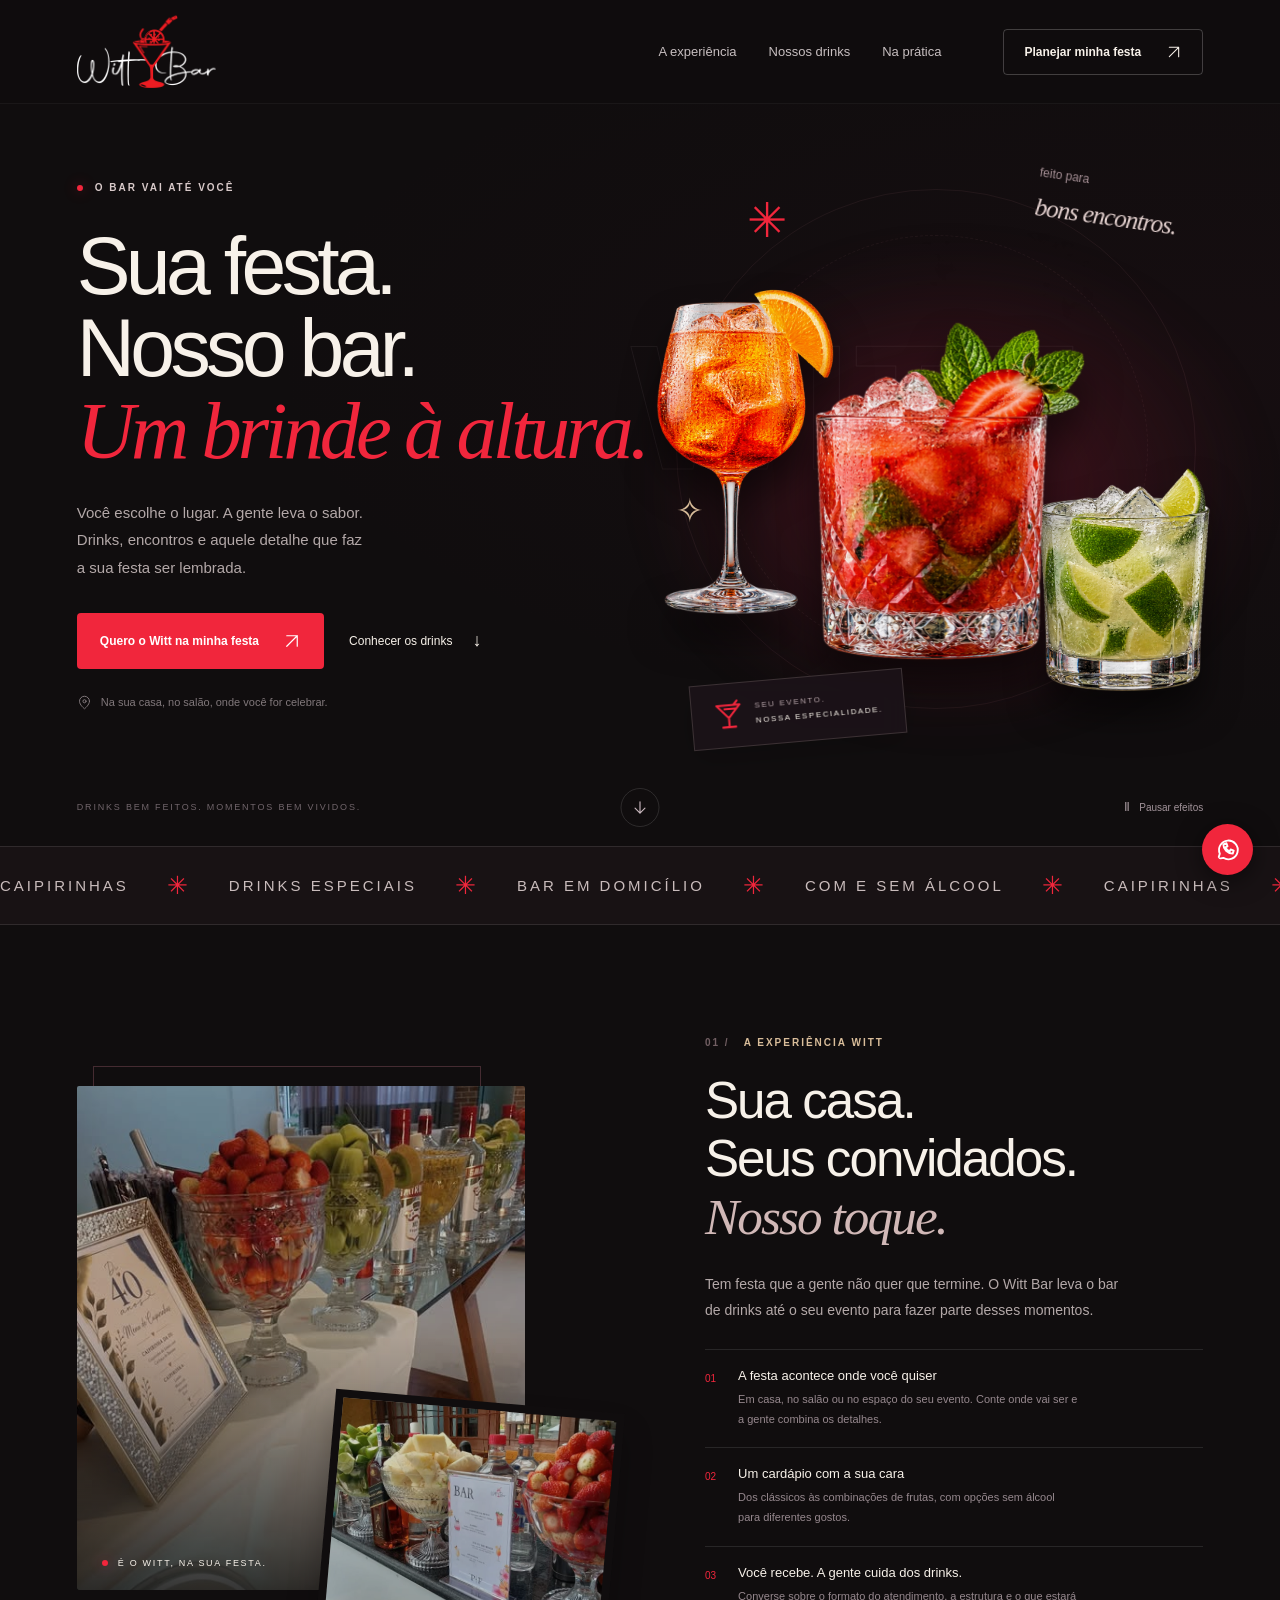
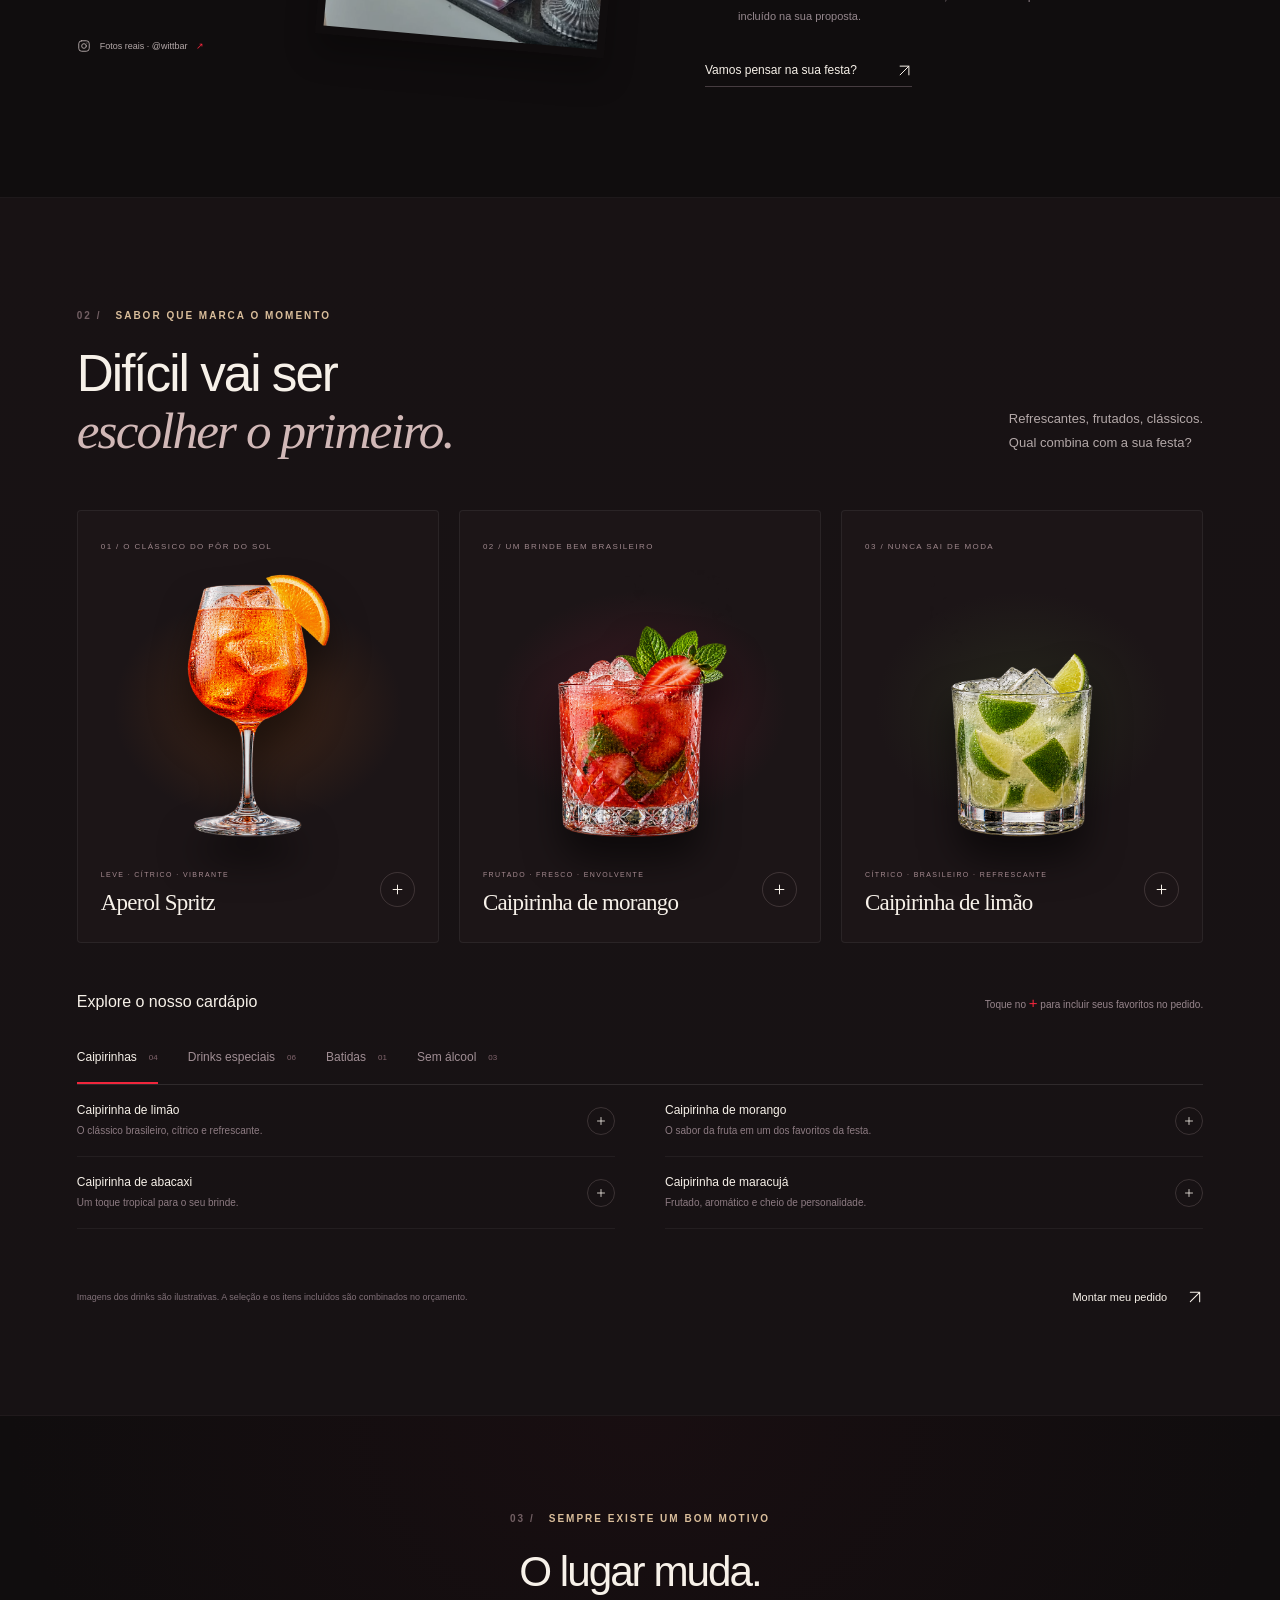
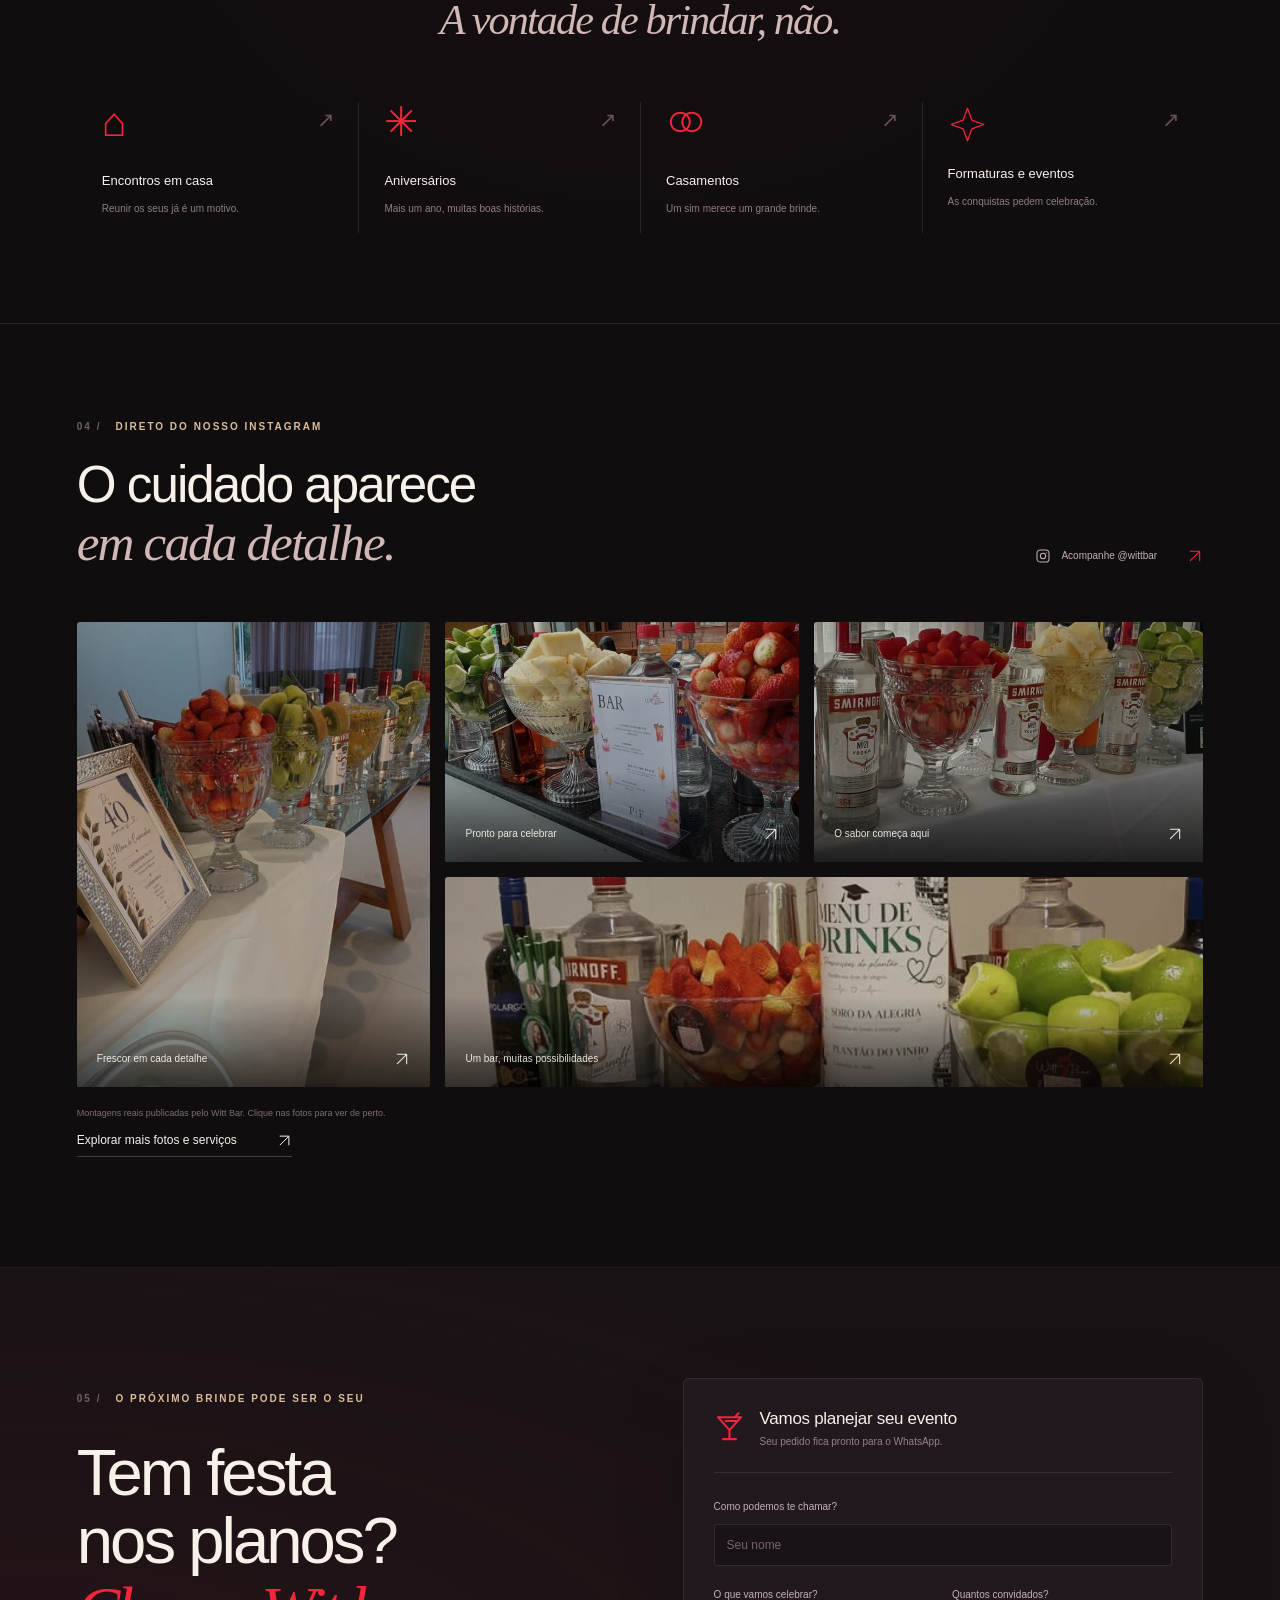
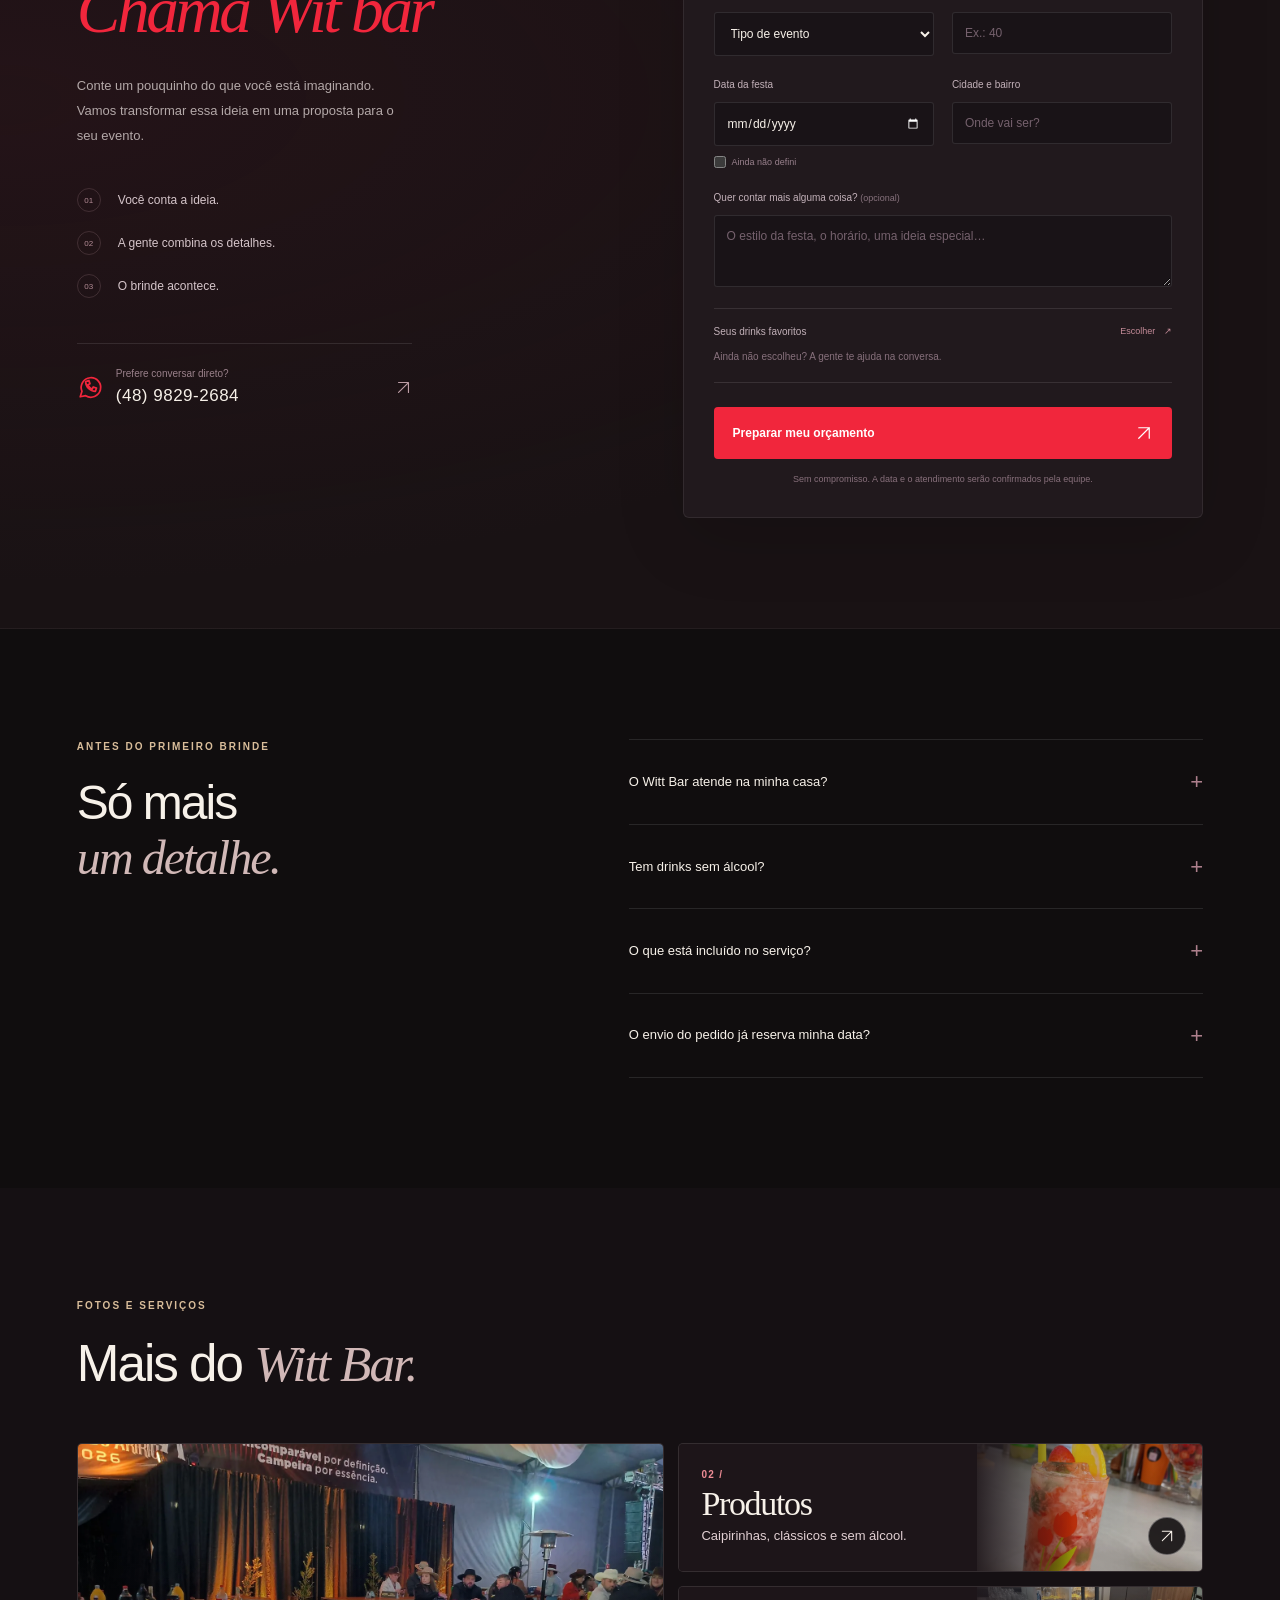
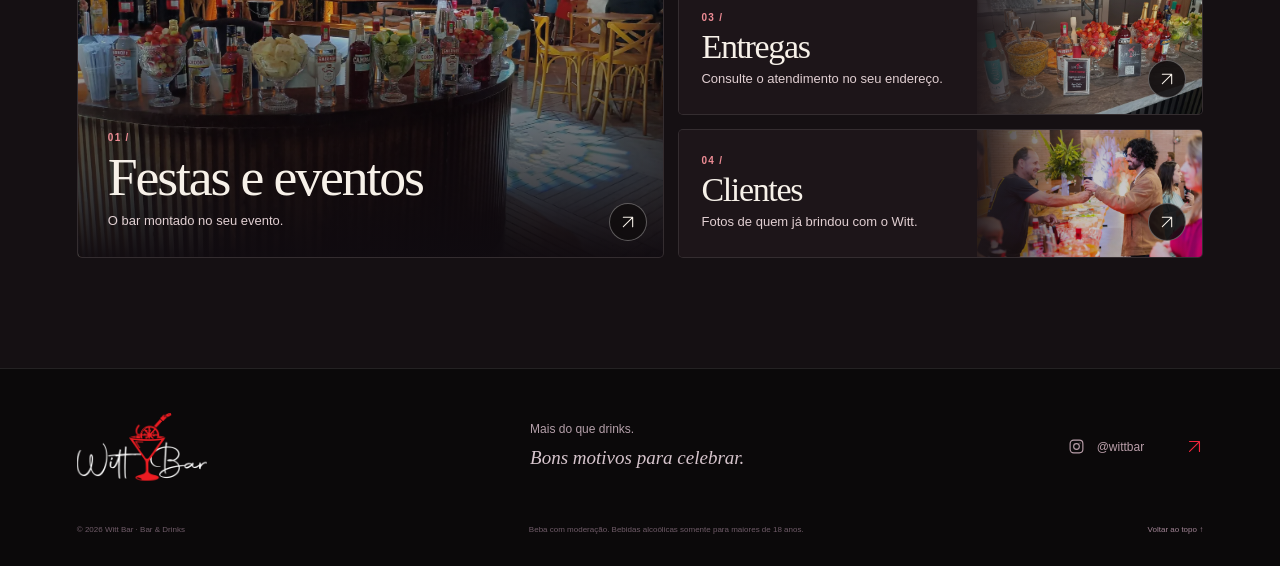
==== commit 5d441452: "Restaurar a página original e integrar as novas áreas do Witt Bar" ====
--- a/index.html
+++ b/index.html
@@ -2,17 +2,16 @@
 <html lang="pt-BR">
 <head>
   <meta charset="UTF-8">
-  <meta name="google-site-verification" content="RYWc2z-kA6lnM4dQXYJ0SJuPvOvPEfL1sLJkVKGUYYk">
+  <meta name="google-site-verification" content="RYWc2z-kA6lnM4dQXYJ0SJuPvOvPEfL1sLJkVKGUYYk" />
   <meta name="viewport" content="width=device-width, initial-scale=1">
   <meta name="theme-color" content="#100d0e">
   <title>Witt Bar — Sua festa merece um brinde à altura</title>
-  <meta name="description" content="Bar de drinks em domicílio para festas e eventos. Conheça o cardápio, consulte entregas e peça um orçamento ao Witt Bar.">
-  <meta property="og:title" content="Witt Bar — Sua festa merece um brinde à altura">
-  <meta property="og:description" content="Bar de drinks em domicílio para festas e eventos. Conheça o cardápio, consulte entregas e peça um orçamento ao Witt Bar.">
+  <meta name="description" content="O Witt Bar vai até a sua festa. Bar de drinks em domicílio para aniversários, casamentos, formaturas e encontros em casa. Monte seu pedido de orçamento pelo WhatsApp.">
+  <meta property="og:title" content="Witt Bar — O bar vai até você">
+  <meta property="og:description" content="Você escolhe o lugar. A gente leva o sabor. Conheça os drinks e peça um orçamento para a sua festa.">
   <meta property="og:type" content="website">
   <meta property="og:locale" content="pt_BR">
-  <meta property="og:image" content="https://witt-bar.vercel.app/assets/fotos/balcao-campeira.webp">
-  <link rel="canonical" href="https://witt-bar.vercel.app/">
+  <meta property="og:image" content="assets/DeUW_GUxVFH.jpg">
   <link rel="icon" href="assets/favicon.svg" type="image/svg+xml">
   <link rel="preload" href="assets/cocktails.png" as="image">
   <link rel="stylesheet" href="styles.css">
@@ -20,22 +19,30 @@
 </head>
 <body>
   <a class="skip-link" href="#principal">Pular para o conteúdo</a>
+  <svg class="icon-library" xmlns="http://www.w3.org/2000/svg" aria-hidden="true"><defs>
+    <symbol id="i-arrow" viewBox="0 0 24 24"><path d="M5 19 19 5M5 5h14v14"/></symbol>
+    <symbol id="i-down" viewBox="0 0 24 24"><path d="M12 4v16m-7-7 7 7 7-7"/></symbol>
+    <symbol id="i-pin" viewBox="0 0 24 24"><path d="M20 10c0 6-8 12-8 12S4 16 4 10a8 8 0 1 1 16 0Z"/><circle cx="12" cy="10" r="2.5"/></symbol>
+    <symbol id="i-glass" viewBox="0 0 24 24"><path d="m3 4 9 10 9-10H3Zm9 10v7m-5 0h10M9 7h9m-2-3 3-3"/></symbol>
+    <symbol id="i-spark" viewBox="0 0 24 24"><path d="m12 2 2.7 7.3L22 12l-7.3 2.7L12 22l-2.7-7.3L2 12l7.3-2.7L12 2Z"/></symbol>
+    <symbol id="i-check" viewBox="0 0 24 24"><path d="m5 12 4 4L19 6"/></symbol>
+    <symbol id="i-instagram" viewBox="0 0 24 24"><rect x="3" y="3" width="18" height="18" rx="5"/><circle cx="12" cy="12" r="4"/><path d="M17 7h.01"/></symbol>
+    <symbol id="i-wa" viewBox="0 0 24 24"><path d="m3 21 1.6-5A9 9 0 1 1 8 20L3 21Z"/><path d="M8 7c0 5 4 9 9 9l1-3-3-1-1 2c-2-1-3-2-4-4l2-1-1-3-3 1Z"/></symbol>
+    <symbol id="i-plus" viewBox="0 0 24 24"><path d="M12 5v14M5 12h14"/></symbol>
+    <symbol id="i-close" viewBox="0 0 24 24"><path d="m6 6 12 12M6 18 18 6"/></symbol>
+  </defs></svg>
+
   <header class="header" id="topo">
     <div class="header-inner wrap">
-      <a href="./" class="brand" aria-label="Witt Bar — início">
-        <span class="brand-art"><img src="assets/witt-bar-logo.png" alt="" width="1448" height="2048"></span>
-      </a>
+      <a href="#" class="brand" aria-label="Witt Bar — início"><span class="brand-art"><img src="assets/witt-bar-logo.png" alt="Witt Bar, logo oficial" width="1448" height="2048"></span></a>
       <nav class="nav" id="navigation" aria-label="Navegação principal">
-        <a href="./" aria-current="page">Início</a>
-        <a href="festas.html">Festas</a>
-        <a href="produtos.html">Produtos</a>
-        <a href="entregas.html">Entregas</a>
-        <a href="clientes.html">Clientes</a>
+        <a href="#experiencia">A experiência</a><a href="#cardapio">Nossos drinks</a><a href="#galeria">Na prática</a>
       </nav>
-      <a class="header-cta" href="festas.html#orcamento">Pedir orçamento <svg class="icon" aria-hidden="true"><use href="assets/icons.svg#i-arrow"/></svg></a>
-      <button type="button" class="menu-toggle" aria-label="Abrir menu" aria-expanded="false" aria-controls="navigation"><span></span><span></span></button>
+      <a class="header-cta" href="#orcamento">Planejar minha festa <svg class="icon"><use href="#i-arrow"/></svg></a>
+      <button class="menu-toggle" aria-label="Abrir menu" aria-expanded="false" aria-controls="navigation"><span></span><span></span></button>
     </div>
   </header>
+
   <main id="principal">
     <section class="hero" aria-labelledby="hero-title">
       <div class="hero-grid wrap">
@@ -43,8 +50,8 @@
           <div class="eyebrow hero-eyebrow"><span class="live-dot"></span> O BAR VAI ATÉ VOCÊ</div>
           <h1 id="hero-title">Sua festa.<br>Nosso bar.<br><em>Um brinde<br class="mobile-break"> à altura.</em></h1>
           <p class="hero-description">Você escolhe o lugar. A gente leva o sabor.<br>Drinks, encontros e aquele detalhe que faz<br class="desktop-break"> a sua festa ser lembrada.</p>
-          <div class="hero-actions"><a class="button button-red" href="festas.html#orcamento">Quero o Witt na minha festa <svg class="icon" aria-hidden="true"><use href="assets/icons.svg#i-arrow"/></svg></a><a class="text-link" href="produtos.html">Ver o cardápio <svg class="icon" aria-hidden="true"><use href="assets/icons.svg#i-arrow"/></svg></a></div>
-          <div class="hero-footnote"><svg class="icon" aria-hidden="true"><use href="assets/icons.svg#i-pin"/></svg> Na sua casa, no salão, onde você for celebrar.</div>
+          <div class="hero-actions"><a class="button button-red" href="#orcamento">Quero o Witt na minha festa <svg class="icon"><use href="#i-arrow"/></svg></a><a class="text-link" href="#cardapio">Conhecer os drinks <span>↓</span></a></div>
+          <div class="hero-footnote"><svg class="icon"><use href="#i-pin"/></svg> Na sua casa, no salão, onde você for celebrar.</div>
         </div>
         <div class="hero-art" aria-label="Composição ilustrativa de Aperol Spritz e caipirinhas de morango e limão" role="img">
           <div class="hero-halo"></div><div class="orbit orbit-one"></div><div class="orbit orbit-two"></div>
@@ -54,20 +61,83 @@
           <div class="drink-enter enter-strawberry"><div class="drink-float float-strawberry"><div class="drink-sprite sprite-strawberry"></div></div></div>
           <span class="art-note">feito para<br><em>bons encontros.</em></span>
           <span class="art-star star-one">✳</span><span class="art-star star-two">✧</span>
-          <div class="art-badge"><svg class="icon" aria-hidden="true"><use href="assets/icons.svg#i-glass"/></svg><span>SEU EVENTO.<br><strong>NOSSA ESPECIALIDADE.</strong></span></div>
+          <div class="art-badge"><svg class="icon"><use href="#i-glass"/></svg><span>SEU EVENTO.<br><strong>NOSSA ESPECIALIDADE.</strong></span></div>
         </div>
       </div>
-      <div class="hero-bottom wrap"><span>DRINKS BEM FEITOS. MOMENTOS BEM VIVIDOS.</span><a href="#experiencia" aria-label="Descobrir a experiência Witt Bar"><svg class="icon" aria-hidden="true"><use href="assets/icons.svg#i-down"/></svg></a><button class="motion-toggle" aria-pressed="false" aria-label="Pausar animações"><span class="motion-mark">Ⅱ</span><span class="motion-label">Pausar efeitos</span></button></div>
+      <div class="hero-bottom wrap"><span>DRINKS BEM FEITOS. MOMENTOS BEM VIVIDOS.</span><a href="#experiencia" aria-label="Descobrir a experiência Witt Bar"><svg class="icon"><use href="#i-down"/></svg></a><button class="motion-toggle" aria-pressed="false" aria-label="Pausar animações"><span class="motion-mark">Ⅱ</span><span class="motion-label">Pausar efeitos</span></button></div>
     </section>
 
     <div class="marquee" aria-label="Caipirinhas, drinks especiais, bar em domicílio e opções sem álcool"><div class="marquee-track"><span>CAIPIRINHAS <b>✳</b> DRINKS ESPECIAIS <b>✳</b> BAR EM DOMICÍLIO <b>✳</b> COM E SEM ÁLCOOL <b>✳</b></span><span aria-hidden="true">CAIPIRINHAS <b>✳</b> DRINKS ESPECIAIS <b>✳</b> BAR EM DOMICÍLIO <b>✳</b> COM E SEM ÁLCOOL <b>✳</b></span></div></div>
 
-    <section class="section-pad home-discover" id="experiencia" aria-labelledby="discover-title">
+    <section class="experience section-pad" id="experiencia" aria-labelledby="experience-title">
+      <div class="experience-grid wrap">
+        <div class="experience-images reveal from-left">
+          <div class="photo-outline"></div>
+          <figure class="experience-main"><img src="assets/Dc69JNLx7hV.jpg" alt="Montagem real do Witt Bar com frutas frescas e bebidas para uma festa" loading="lazy" width="480" height="640"><figcaption><span class="live-dot"></span> É O WITT, NA SUA FESTA.</figcaption></figure>
+          <figure class="experience-small"><img src="assets/DeUW_GUxVFH.jpg" alt="Detalhe do bar do Witt Bar com morangos, abacaxi e cardápio" loading="lazy" width="640" height="640"></figure>
+          <a class="photo-credit" href="https://www.instagram.com/wittbar/" target="_blank" rel="noopener noreferrer"><svg class="icon"><use href="#i-instagram"/></svg> Fotos reais · @wittbar <span>↗</span></a>
+        </div>
+        <div class="experience-copy reveal">
+          <div class="eyebrow"><span class="section-index">01 /</span> A EXPERIÊNCIA WITT</div>
+          <h2 id="experience-title">Sua casa.<br>Seus convidados.<br><em>Nosso toque.</em></h2>
+          <p class="section-description">Tem festa que a gente não quer que termine. O Witt Bar leva o bar de drinks até o seu evento para fazer parte desses momentos.</p>
+          <div class="experience-item"><span>01</span><div><h3>A festa acontece onde você quiser</h3><p>Em casa, no salão ou no espaço do seu evento. Conte onde vai ser e a gente combina os detalhes.</p></div></div>
+          <div class="experience-item"><span>02</span><div><h3>Um cardápio com a sua cara</h3><p>Dos clássicos às combinações de frutas, com opções sem álcool para diferentes gostos.</p></div></div>
+          <div class="experience-item"><span>03</span><div><h3>Você recebe. A gente cuida dos drinks.</h3><p>Converse sobre o formato do atendimento, a estrutura e o que estará incluído na sua proposta.</p></div></div>
+          <a class="text-link underlined" href="#orcamento">Vamos pensar na sua festa? <svg class="icon"><use href="#i-arrow"/></svg></a>
+        </div>
+      </div>
+    </section>
+
+    <section class="drinks section-pad" id="cardapio" aria-labelledby="drinks-title">
+      <div class="wrap">
+        <div class="section-heading reveal"><div><div class="eyebrow"><span class="section-index">02 /</span> SABOR QUE MARCA O MOMENTO</div><h2 id="drinks-title">Difícil vai ser<br><em>escolher o primeiro.</em></h2></div><p>Refrescantes, frutados, clássicos.<br>Qual combina com a sua festa?</p></div>
+        <div class="featured-drinks">
+          <article class="featured-card feature-orange reveal from-left"><span class="drink-number">01 / O CLÁSSICO DO PÔR DO SOL</span><div class="featured-visual"><div class="drink-sprite sprite-orange"></div></div><div class="featured-info"><div><span class="drink-category">LEVE · CÍTRICO · VIBRANTE</span><h3>Aperol Spritz</h3></div><button class="round-button add-drink" data-drink="Aperol Spritz" aria-label="Selecionar Aperol Spritz para o orçamento" aria-pressed="false"><svg class="icon"><use href="#i-plus"/></svg></button></div></article>
+          <article class="featured-card feature-strawberry reveal"><span class="drink-number">02 / UM BRINDE BEM BRASILEIRO</span><div class="featured-visual"><div class="drink-sprite sprite-strawberry"></div></div><div class="featured-info"><div><span class="drink-category">FRUTADO · FRESCO · ENVOLVENTE</span><h3>Caipirinha de morango</h3></div><button class="round-button add-drink" data-drink="Caipirinha de morango" aria-label="Selecionar caipirinha de morango para o orçamento" aria-pressed="false"><svg class="icon"><use href="#i-plus"/></svg></button></div></article>
+          <article class="featured-card feature-lime reveal from-right"><span class="drink-number">03 / NUNCA SAI DE MODA</span><div class="featured-visual"><div class="drink-sprite sprite-lime"></div></div><div class="featured-info"><div><span class="drink-category">CÍTRICO · BRASILEIRO · REFRESCANTE</span><h3>Caipirinha de limão</h3></div><button class="round-button add-drink" data-drink="Caipirinha de limão" aria-label="Selecionar caipirinha de limão para o orçamento" aria-pressed="false"><svg class="icon"><use href="#i-plus"/></svg></button></div></article>
+        </div>
+        <p class="swipe-hint">Arraste para descobrir os drinks <span>→</span></p>
+        <div class="menu-catalog reveal">
+          <div class="catalog-title"><h3>Explore o nosso cardápio</h3><p>Toque no <span>+</span> para incluir seus favoritos no pedido.</p></div>
+          <div class="menu-tabs" role="tablist" aria-label="Categorias de drinks"><button id="tab-caipirinhas" class="active" role="tab" aria-selected="true" aria-controls="menu-panel" data-category="caipirinhas">Caipirinhas <span>04</span></button><button id="tab-especiais" role="tab" aria-selected="false" aria-controls="menu-panel" data-category="especiais" tabindex="-1">Drinks especiais <span>06</span></button><button id="tab-batidas" role="tab" aria-selected="false" aria-controls="menu-panel" data-category="batidas" tabindex="-1">Batidas <span>01</span></button><button id="tab-sem-alcool" role="tab" aria-selected="false" aria-controls="menu-panel" data-category="sem-alcool" tabindex="-1">Sem álcool <span>03</span></button></div>
+          <div id="menu-panel" class="menu-panel" role="tabpanel" aria-labelledby="tab-caipirinhas" tabindex="0"><div class="menu-list" id="menu-list"></div></div>
+          <noscript><p>Caipirinhas: limão, morango, abacaxi e maracujá. Especiais: Piña Colada, Negroni, Gin Tônica, Gin com energético, Moscow Mule e Aperol Spritz. Batida de frutas com leite condensado. Sem álcool: Tropical, Morango e Abacaxi com hortelã.</p></noscript>
+          <div class="menu-note"><p>Imagens dos drinks são ilustrativas. A seleção e os itens incluídos são combinados no orçamento.</p><a href="#orcamento" class="text-link">Montar meu pedido <span class="selection-count" hidden>0</span><svg class="icon"><use href="#i-arrow"/></svg></a></div>
+        </div>
+      </div>
+    </section>
+
+    <section class="occasions section-pad" aria-labelledby="occasions-title"><div class="wrap"><div class="eyebrow reveal"><span class="section-index">03 /</span> SEMPRE EXISTE UM BOM MOTIVO</div><h2 id="occasions-title" class="reveal">O lugar muda.<br><em>A vontade de brindar, não.</em></h2><div class="occasion-grid reveal"><a href="#orcamento" data-event="Encontro em casa"><span class="occasion-symbol">⌂</span><h3>Encontros em casa</h3><p>Reunir os seus já é um motivo.</p><span class="occasion-arrow">↗</span></a><a href="#orcamento" data-event="Aniversário"><span class="occasion-symbol">✳</span><h3>Aniversários</h3><p>Mais um ano, muitas boas histórias.</p><span class="occasion-arrow">↗</span></a><a href="#orcamento" data-event="Casamento"><span class="occasion-symbol rings">○○</span><h3>Casamentos</h3><p>Um sim merece um grande brinde.</p><span class="occasion-arrow">↗</span></a><a href="#orcamento" data-event="Formatura"><svg class="icon occasion-symbol"><use href="#i-spark"/></svg><h3>Formaturas e eventos</h3><p>As conquistas pedem celebração.</p><span class="occasion-arrow">↗</span></a></div></div></section>
+
+    <section class="gallery section-pad" id="galeria" aria-labelledby="gallery-title"><div class="wrap"><div class="section-heading reveal"><div><div class="eyebrow"><span class="section-index">04 /</span> DIRETO DO NOSSO INSTAGRAM</div><h2 id="gallery-title">O cuidado aparece<br><em>em cada detalhe.</em></h2></div><a class="instagram-link" href="https://www.instagram.com/wittbar/" target="_blank" rel="noopener noreferrer"><svg class="icon"><use href="#i-instagram"/></svg> Acompanhe @wittbar <svg class="icon"><use href="#i-arrow"/></svg></a></div>
+        <div class="gallery-grid"><button class="gallery-photo gallery-tall reveal from-left" data-image="assets/Dc69JNLx7hV.jpg" data-post="https://www.instagram.com/wittbar/p/Dc69JNLx7hV/" data-caption="Frutas, bebidas e cada detalhe no seu lugar." aria-label="Ampliar foto da montagem do bar com frutas"><img src="assets/Dc69JNLx7hV.jpg" alt="Montagem real do Witt Bar com frutas e cardápio de drinks" loading="lazy" width="480" height="640"><span>Frescor em cada detalhe <svg class="icon"><use href="#i-arrow"/></svg></span></button><button class="gallery-photo reveal" data-image="assets/DeUW_GUxVFH.jpg" data-post="https://www.instagram.com/wittbar/p/DeUW_GUxVFH/" data-caption="Um bar pronto para receber os seus convidados." aria-label="Ampliar foto do bar com morangos e abacaxi"><img src="assets/DeUW_GUxVFH.jpg" alt="Morangos e abacaxi na montagem de um evento Witt Bar" loading="lazy" width="640" height="640"><span>Pronto para celebrar <svg class="icon"><use href="#i-arrow"/></svg></span></button><button class="gallery-photo reveal" data-image="assets/DdzsVw8xdAS.jpg" data-post="https://www.instagram.com/wittbar/p/DdzsVw8xdAS/" data-caption="Clássicos e frutas para os próximos brindes." aria-label="Ampliar foto dos ingredientes do Witt Bar"><img src="assets/DdzsVw8xdAS.jpg" alt="Taças com morango, abacaxi e limão, fotografadas pelo Witt Bar" loading="lazy" width="640" height="640"><span>O sabor começa aqui <svg class="icon"><use href="#i-arrow"/></svg></span></button><button class="gallery-photo gallery-wide reveal from-right" data-image="assets/DcpMuY3xqBo.jpg" data-post="https://www.instagram.com/wittbar/p/DcpMuY3xqBo/" data-caption="Montagem de bar publicada no perfil oficial @wittbar." aria-label="Ampliar foto de uma montagem de bar do Witt"><img src="assets/DcpMuY3xqBo.jpg" alt="Bar do Witt com frutas e um menu para o evento" loading="lazy" width="640" height="640"><span>Um bar, muitas possibilidades <svg class="icon"><use href="#i-arrow"/></svg></span></button></div><p class="gallery-caption">Montagens reais publicadas pelo Witt Bar. Clique nas fotos para ver de perto.</p>
+        <a class="text-link underlined more-witt-link" href="#mais-witt">
+          Explorar mais fotos e serviços <svg class="icon" aria-hidden="true"><use href="#i-arrow"/></svg>
+        </a>
+      </div></section>
+
+    <section class="booking section-pad" id="orcamento" aria-labelledby="booking-title"><div class="booking-grid wrap"><div class="booking-copy reveal"><div class="eyebrow"><span class="section-index">05 /</span> O PRÓXIMO BRINDE PODE SER O SEU</div><h2 id="booking-title">Tem festa<br>nos planos?<br><em>Chama Wit bar</em></h2><p class="section-description">Conte um pouquinho do que você está imaginando. Vamos transformar essa ideia em uma proposta para o seu evento.</p><div class="booking-steps"><p><span>01</span> Você conta a ideia.</p><p><span>02</span> A gente combina os detalhes.</p><p><span>03</span> O brinde acontece.</p></div><a class="booking-contact whatsapp-link" href="https://wa.me/554898292684?text=Ol%C3%A1%21%20Quero%20o%20Witt%20Bar%20na%20minha%20festa.%20Podemos%20conversar%3F" target="_blank" rel="noopener noreferrer"><svg class="icon"><use href="#i-wa"/></svg><span>Prefere conversar direto?<strong>(48) 9829-2684</strong></span><svg class="icon"><use href="#i-arrow"/></svg></a></div>
+        <div class="booking-form-wrap reveal"><div class="form-intro"><svg class="icon"><use href="#i-glass"/></svg><div><h3>Vamos planejar seu evento</h3><p>Seu pedido fica pronto para o WhatsApp.</p></div></div>
+          <form id="quote-form">
+            <div class="field"><label for="name">Como podemos te chamar?</label><input id="name" name="name" autocomplete="given-name" placeholder="Seu nome" maxlength="80" required></div>
+            <div class="form-row"><div class="field"><label for="event">O que vamos celebrar?</label><select id="event" name="event" required><option value="" disabled selected>Tipo de evento</option><option>Encontro em casa</option><option>Aniversário</option><option>Casamento</option><option>Formatura</option><option>Evento corporativo</option><option>Outra ocasião</option></select></div><div class="field"><label for="guests">Quantos convidados?</label><input id="guests" name="guests" type="number" min="1" max="10000" step="1" inputmode="numeric" placeholder="Ex.: 40" required></div></div>
+            <div class="form-row"><div class="field"><label for="date">Data da festa</label><input id="date" name="date" type="date" required><label class="checkbox-label"><input id="no-date" type="checkbox"> Ainda não defini</label></div><div class="field"><label for="place">Cidade e bairro</label><input id="place" name="place" autocomplete="address-level2" placeholder="Onde vai ser?" maxlength="160" required></div></div>
+            <div class="field"><label for="message">Quer contar mais alguma coisa? <span>(opcional)</span></label><textarea id="message" name="message" rows="2" placeholder="O estilo da festa, o horário, uma ideia especial…" maxlength="1500"></textarea></div>
+            <div class="selected-drinks-box"><div class="selected-label">Seus drinks favoritos <a href="#cardapio">Escolher <span>↗</span></a></div><p id="no-selection">Ainda não escolheu? A gente te ajuda na conversa.</p><div id="selected-drinks" aria-label="Drinks selecionados"></div></div>
+            <button class="button button-red form-submit" type="submit">Preparar meu orçamento <svg class="icon"><use href="#i-arrow"/></svg></button><p class="form-note">Sem compromisso. A data e o atendimento serão confirmados pela equipe.</p>
+          </form>
+          <div class="quote-ready" id="quote-ready" hidden aria-live="polite"><span class="ready-icon"><svg class="icon"><use href="#i-check"/></svg></span><h3>Pronto para o primeiro brinde?</h3><p>Confira seu pedido e continue a conversa pelo WhatsApp.</p><pre id="quote-preview"></pre><a id="prepared-whatsapp" class="button button-red" target="_blank" rel="noopener noreferrer"><svg class="icon"><use href="#i-wa"/></svg> Abrir conversa no WhatsApp <svg class="icon"><use href="#i-arrow"/></svg></a><button class="edit-quote" type="button">← Ajustar meu pedido</button></div>
+        </div>
+      </div></section>
+
+    <section class="faq section-pad" aria-labelledby="faq-title"><div class="faq-grid wrap"><div class="reveal"><div class="eyebrow">ANTES DO PRIMEIRO BRINDE</div><h2 id="faq-title">Só mais<br><em>um detalhe.</em></h2></div><div class="faq-list reveal"><details><summary>O Witt Bar atende na minha casa?<span>+</span></summary><p>Sim! A proposta é levar o atendimento de bar até a sua festa, inclusive em casa. Informe a cidade, o bairro e como é o espaço para consultar o deslocamento e o formato mais adequado.</p></details><details><summary>Tem drinks sem álcool?<span>+</span></summary><p>Sim. O cardápio enviado pelo Witt Bar inclui Tropical, Morango e Abacaxi com hortelã sem álcool. Você pode incluí-los no seu pedido e combinar a seleção com a equipe.</p></details><details><summary>O que está incluído no serviço?<span>+</span></summary><p>O formato do bar, as bebidas, os materiais, a duração e a estrutura são definidos na proposta. Conte sobre o seu evento para receber um orçamento com os itens detalhados.</p></details><details><summary>O envio do pedido já reserva minha data?<span>+</span></summary><p>O formulário prepara uma mensagem para o WhatsApp. A reserva acontece depois da conversa e da confirmação da disponibilidade e das condições com a equipe.</p></details></div></div></section>
+    <section class="section-pad home-discover" id="mais-witt" aria-labelledby="discover-title">
       <div class="wrap">
         <div class="section-heading">
           <div>
-            <div class="eyebrow">EXPLORE O WITT BAR</div>
-            <h2 id="discover-title">Por onde <em>vamos começar?</em></h2>
+            <div class="eyebrow">FOTOS E SERVIÇOS</div>
+            <h2 id="discover-title">Mais do <em>Witt Bar.</em></h2>
           </div>
         </div>
         <div class="home-routes">
@@ -112,8 +182,9 @@
     </section>
   </main>
 
-  <footer><div class="footer-top wrap"><a href="./" class="brand" aria-label="Voltar ao início"><span class="brand-art"><img src="assets/witt-bar-logo.png" alt="Witt Bar" loading="lazy" width="1448" height="2048"></span></a><p>Mais do que drinks.<br><em>Bons motivos para celebrar.</em></p><a href="https://www.instagram.com/wittbar/" class="footer-social" target="_blank" rel="noopener noreferrer"><svg class="icon" aria-hidden="true"><use href="assets/icons.svg#i-instagram"/></svg> @wittbar <svg class="icon" aria-hidden="true"><use href="assets/icons.svg#i-arrow"/></svg></a></div><div class="footer-bottom wrap"><span>© <span id="year">2026</span> Witt Bar · Bar & Drinks</span><span>Beba com moderação. Bebidas alcoólicas somente para maiores de 18 anos.</span><a href="#topo">Voltar ao topo ↑</a></div></footer>
-  <a class="floating-whatsapp whatsapp-link" href="https://wa.me/554898292684?text=Ol%C3%A1%21%20Quero%20o%20Witt%20Bar%20na%20minha%20festa.%20Podemos%20conversar%3F" target="_blank" rel="noopener noreferrer" aria-label="Conversar sobre sua festa no WhatsApp"><span>Vamos brindar?</span><svg class="icon" aria-hidden="true"><use href="assets/icons.svg#i-wa"/></svg></a>
+  <footer><div class="footer-top wrap"><a href="#" class="brand" aria-label="Voltar ao início"><span class="brand-art"><img src="assets/witt-bar-logo.png" alt="Witt Bar" loading="lazy" width="1448" height="2048"></span></a><p>Mais do que drinks.<br><em>Bons motivos para celebrar.</em></p><a href="https://www.instagram.com/wittbar/" class="footer-social" target="_blank" rel="noopener noreferrer"><svg class="icon"><use href="#i-instagram"/></svg> @wittbar <svg class="icon"><use href="#i-arrow"/></svg></a></div><div class="footer-bottom wrap"><span>© <span id="year">2026</span> Witt Bar · Bar & Drinks</span><span>Beba com moderação. Bebidas alcoólicas somente para maiores de 18 anos.</span><a href="#topo">Voltar ao topo ↑</a></div></footer>
+  <a class="floating-whatsapp whatsapp-link" href="https://wa.me/554898292684?text=Ol%C3%A1%21%20Quero%20o%20Witt%20Bar%20na%20minha%20festa.%20Podemos%20conversar%3F" target="_blank" rel="noopener noreferrer" aria-label="Conversar sobre sua festa no WhatsApp"><span>Vamos brindar?</span><svg class="icon"><use href="#i-wa"/></svg></a>
   <div class="toast" role="status" aria-live="polite"></div>
+  <dialog id="gallery-dialog" aria-labelledby="gallery-dialog-caption"><button class="dialog-close" aria-label="Fechar foto"><svg class="icon"><use href="#i-close"/></svg></button><img id="gallery-dialog-image" src="assets/DeUW_GUxVFH.jpg" alt=""><div class="dialog-caption"><p id="gallery-dialog-caption"></p><a id="gallery-dialog-source" target="_blank" rel="noopener noreferrer">Ver no Instagram ↗</a></div></dialog>
 </body>
 </html>
--- a/styles.css
+++ b/styles.css
@@ -17,18 +17,6 @@
 @media(max-width:385px){.hero-art{transform:scale(.63);left:calc(50% - 160.65px);margin-bottom:-138px}}
 @media(max-width:350px){.hero-art{transform:scale(.55);left:calc(50% - 140.25px);margin-bottom:-172px}.hero-actions{gap:12px}.hero-actions .button{font-size:8.5px;padding:15px 11px;gap:9px}.hero-actions .text-link{font-size:8.5px;gap:7px}}
 @media(prefers-reduced-motion:reduce){html{scroll-behavior:auto}*,*:before,*:after{animation:none!important;transition:none!important;scroll-behavior:auto!important}.js .reveal{opacity:1;transform:none}.drink-enter{opacity:1;transform:none}}
-
-/* Shared navigation for the four dedicated pages. */
-.nav a[aria-current="page"] {
-  color: var(--text);
-  font-weight: 700;
-}
-.nav a[aria-current="page"]::after { width: 100%; }
-.nav a, .header-cta { white-space: nowrap; }
-.button-red { background: #d51e35; }
-.button-red:hover { background: #ba1830; }
-.hero-actions .text-link .icon { width: 15px; height: 15px; }
-.home-discover { background: #151013; }
 
 /* The home page gives each destination a short photographic preview. */
 .home-routes {
@@ -108,258 +96,14 @@
 .route-arrow .icon { width: 16px; height: 16px; }
 .home-route:hover .route-arrow { background: #ba1830; }
 
-/* Page introductions keep the original typography, colors and actions. */
-.page-lead {
-  border-bottom: 1px solid var(--line);
-  background: radial-gradient(ellipse at 80% 8%, #5a222735, transparent 57%);
-}
-.page-lead-grid {
-  display: grid;
-  grid-template-columns: minmax(0, .9fr) minmax(0, 1.1fr);
-  gap: clamp(28px, 6vw, 88px);
-  align-items: center;
-  padding-top: clamp(42px, 6vw, 84px);
-  padding-bottom: clamp(45px, 6vw, 84px);
-}
-.page-lead h1 {
-  margin: 23px 0;
-  font-size: clamp(45px, 5.7vw, 85px);
-  font-weight: 500;
-  line-height: 1.02;
-  letter-spacing: -.055em;
-}
-.page-lead h1 em {
-  color: var(--red);
-  font: italic 400 .93em/1.04 var(--serif);
-  letter-spacing: -.055em;
-}
-.page-lead-copy > p {
-  max-width: 420px;
-  margin: 0;
-  color: #c8b8bc;
-  font-size: 15px;
-  line-height: 1.7;
-}
-.page-actions {
-  display: flex;
-  flex-wrap: wrap;
-  align-items: center;
-  gap: 18px 24px;
-  margin-top: 29px;
-}
-.page-actions .text-link { padding-block: 10px; }
-.page-actions .text-link .icon { width: 16px; height: 16px; }
-.page-lead-photo {
-  position: relative;
-  isolation: isolate;
-  margin: 0;
-  overflow: hidden;
-  height: clamp(310px, 37vw, 505px);
-  border: 1px solid #ffffff2c;
-  border-radius: 5px;
-  background: var(--panel);
-}
-.page-lead-photo::after {
-  content: '';
-  position: absolute;
-  inset: 55% 0 0;
-  background: linear-gradient(0deg, #100b12d9, transparent);
-  pointer-events: none;
-}
-.page-lead-photo img { width: 100%; height: 100%; object-fit: cover; }
-.page-lead--festas .page-lead-photo img { object-position: 51% 46%; }
-.page-lead--produtos .page-lead-photo img { object-position: 49% 66%; }
-.page-lead--clientes .page-lead-photo img { object-position: 48% 47%; }
-.page-lead-photo figcaption {
-  position: absolute;
-  z-index: 1;
-  right: 16px;
-  bottom: 17px;
-  left: 18px;
-  display: flex;
-  align-items: center;
-  gap: 9px;
-  color: #fff0ed;
-  font-size: 9px;
-  font-weight: 700;
-  letter-spacing: .14em;
-}
-.page-steps { background: #1b1418; }
-.info-steps {
-  display: grid;
-  grid-template-columns: repeat(3, minmax(0, 1fr));
-  gap: 15px;
-  list-style: none;
-  margin: 0;
-  padding: 0;
-}
-.info-steps li {
-  min-width: 0;
-  padding: 23px;
-  border: 1px solid var(--line);
-  border-radius: 4px;
-  background: #100d0e;
-}
-.info-steps li > span { color: #ee8c95; font-size: 11px; letter-spacing: .16em; }
-.info-steps h3 { margin: 14px 0 9px; font-size: 17px; font-weight: 600; }
-.info-steps p { margin: 0; color: var(--muted); font-size: 14px; line-height: 1.6; }
+.home-discover { background: #151013; }
+.more-witt-link { margin-top: 12px; }
 
-/* Galleries show a few photos at a time, with the rest available on request. */
-.page-gallery .section-heading > p { max-width: 270px; }
-.photo-collection { display: grid; gap: 14px; }
-.photo-grid--three { grid-template-columns: repeat(3, minmax(0, 1fr)); }
-.photo-grid--two, .photo-grid--clients { grid-template-columns: repeat(2, minmax(0, 1fr)); }
-.photo-grid--archive { grid-template-columns: repeat(4, minmax(0, 1fr)); }
-.photo-grid--events {
-  grid-template-columns: repeat(4, minmax(0, 1fr));
-  grid-auto-rows: clamp(170px, 17vw, 230px);
-}
-.photo-grid--events > :first-child { grid-column: span 2; grid-row: span 2; }
-.photo-grid--events > :nth-child(2) { grid-column: span 2; }
-.photo-grid--events > :nth-child(3) img { object-position: 50% 48%; }
-.photo-grid--events > :nth-child(4) img { object-position: 50% 69%; }
-.photo-collection .gallery-photo { min-width: 0; min-height: 0; }
-.photo-grid--three > .gallery-photo { aspect-ratio: 4/3; }
-.photo-grid--two > .gallery-photo { aspect-ratio: 16/9; }
-.photo-grid--two > :nth-child(2) img { object-position: 50% 41%; }
-.photo-grid--clients > .gallery-photo { aspect-ratio: 16/10; }
-.photo-grid--archive > .gallery-photo { aspect-ratio: 1; }
-.gallery-photo > span { line-height: 1.35; }
-.page-gallery-link { margin-top: 25px; }
-.more-photos { margin-top: 12px; border: 1px solid var(--line); border-radius: 4px; }
-.more-photos summary {
-  display: flex;
-  justify-content: space-between;
-  align-items: center;
-  min-height: 52px;
-  padding: 11px 17px;
-  cursor: pointer;
-  list-style: none;
-  font-size: 13px;
-}
-.more-photos summary::-webkit-details-marker { display: none; }
-.more-photos summary > span { color: #ee8c95; font-size: 23px; line-height: 1; }
-.more-photos[open] summary > span { transform: rotate(45deg); }
-.more-photos .photo-collection { padding: 0 12px 12px; }
-.dialog-caption { gap: 10px; }
-.dialog-actions, .dialog-paging { display: flex; align-items: center; gap: 10px; }
-.dialog-paging { flex-shrink: 0; }
-.dialog-paging button {
-  display: grid;
-  place-items: center;
-  width: 38px;
-  height: 38px;
-  padding: 0;
-  border: 1px solid #ffffff30;
-  border-radius: 50%;
-  background: #281b21;
-}
-.dialog-paging .icon { width: 16px; height: 16px; }
-.dialog-paging button:hover { background: #49222c; }
-.dialog-count { white-space: nowrap; min-width: 38px; text-align: center; }
-.client-contact { padding-bottom: clamp(50px, 7vw, 100px); }
-.client-contact-inner {
-  display: flex;
-  align-items: center;
-  justify-content: space-between;
-  flex-wrap: wrap;
-  gap: 20px 32px;
-  padding: clamp(22px, 4vw, 45px);
-  border: 1px solid var(--line);
-  border-radius: 5px;
-  background: linear-gradient(125deg, #2b171d, #171114 78%);
-}
-.client-contact h2 { margin: 12px 0; font-size: clamp(29px, 3vw, 42px); }
-.client-contact p { margin: 0; color: var(--muted); font-size: 14px; line-height: 1.6; }
-
-@media (max-width: 900px) {
-  .nav { gap: 17px; }
-  .page-actions { gap: 12px 17px; }
-  .page-actions .button { padding: 14px 16px; gap: 12px; }
-}
 @media (max-width: 700px) {
-  .nav {
-    flex-direction: column;
-    align-items: stretch;
-    gap: 0;
-    padding: 9px var(--pad) 15px;
-  }
-  .nav a {
-    padding: 12px 10px;
-    min-height: 44px;
-    border-bottom: 1px solid var(--line);
-    font-size: 14px;
-    line-height: 20px;
-  }
-  .nav a:last-child { border-bottom: 0; }
-  .nav a::after { display: none; }
-  .nav a[aria-current="page"] { color: #f49da7; }
-  html:not(.js) .header { height: auto; }
-  html:not(.js) .header-inner { flex-wrap: wrap; padding-block: 8px; }
-  html:not(.js) .nav {
-    display: flex;
-    position: static;
-    order: 1;
-    flex: 0 0 100%;
-    padding: 0;
-    border: 0;
-    background: none;
-  }
-  html:not(.js) .menu-toggle { display: none; }
   .home-routes { grid-template-columns: minmax(0, 1fr); grid-auto-rows: minmax(106px, auto); gap: 10px; }
   .home-route--festas { grid-row: auto; min-height: 239px; }
   .home-route--festas .home-route-copy { padding: 17px; }
   .home-route-copy { padding: 13px 17px; }
   .home-route p { font-size: 12px; }
   .route-arrow { width: 34px; height: 34px; right: 11px; bottom: 11px; }
-  .page-lead-grid { grid-template-columns: minmax(0, 1fr); gap: 27px; }
-  .page-lead h1 { margin: 17px 0; font-size: clamp(46px, 10vw, 64px); }
-  .page-lead-copy > p { font-size: 14px; }
-  .page-lead-photo { height: clamp(223px, 65vw, 368px); }
-  .page-lead-photo figcaption { bottom: 12px; left: 12px; font-size: 8px; }
-  .page-actions { margin-top: 20px; }
-  .page-actions .text-link { font-size: 12px; }
-  .info-steps { grid-template-columns: minmax(0, 1fr); gap: 9px; }
-  .info-steps li { padding: 17px; }
-  .info-steps h3 { margin: 8px 0 6px; }
-  .info-steps p { font-size: 13px; }
-  .photo-collection { gap: 9px; }
-  .photo-grid--events, .photo-grid--three, .photo-grid--archive { grid-template-columns: repeat(2, minmax(0, 1fr)); }
-  .photo-grid--events { grid-auto-rows: auto; }
-  .photo-grid--events > .gallery-photo { grid-column: auto; grid-row: auto; aspect-ratio: 1; }
-  .photo-grid--events > :first-child, .photo-grid--events > :last-child, .photo-grid--three > :first-child {
-    grid-column: span 2;
-    aspect-ratio: 16/9;
-  }
-  .photo-grid--clients > .gallery-photo, .photo-grid--three > :not(:first-child) { aspect-ratio: 1; }
-  .photo-grid--two > .gallery-photo { aspect-ratio: 5/4; }
-  .gallery-photo > span { font-size: 11px; padding: 30px 10px 11px; }
-  .dialog-actions { margin-top: 10px; }
-  .dialog-actions > a { margin-top: 0; }
 }
-
-html:not(.js) #quote-form { display: none; }
-
-/* Keep the form comfortable to read and use on smaller screens. */
-.field > label { font-size: 13px; }
-.field > label > span { color: #bba6b0; font-size: 11px; }
-.field input, .field select, .field textarea { font-size: 14px; }
-.field input::placeholder, .field textarea::placeholder { color: #aa98a2; }
-.field > .checkbox-label {
-  min-height: 34px;
-  width: fit-content;
-  gap: 9px;
-  color: #c3b1b9 !important;
-  font-size: 12px !important;
-}
-.field > .checkbox-label input { width: 17px; height: 17px; }
-.form-intro p, .selected-label, .selected-drinks-box > p, .form-note { font-size: 12px; }
-.selected-label > a, .selected-chip { font-size: 11px; }
-.form-intro p, .selected-drinks-box > p, .form-note { color: #bba6b0; }
-.menu-item h4 { font-size: 15px; }
-.menu-item p { font-size: 12px; }
-#gallery-dialog-image { max-height: min(73vh, calc(92dvh - 105px)); }
-@media (max-width: 700px) {
-  .field input, .field select, .field textarea { font-size: 16px; }
-  .field > .checkbox-label { min-height: 40px; }
-}
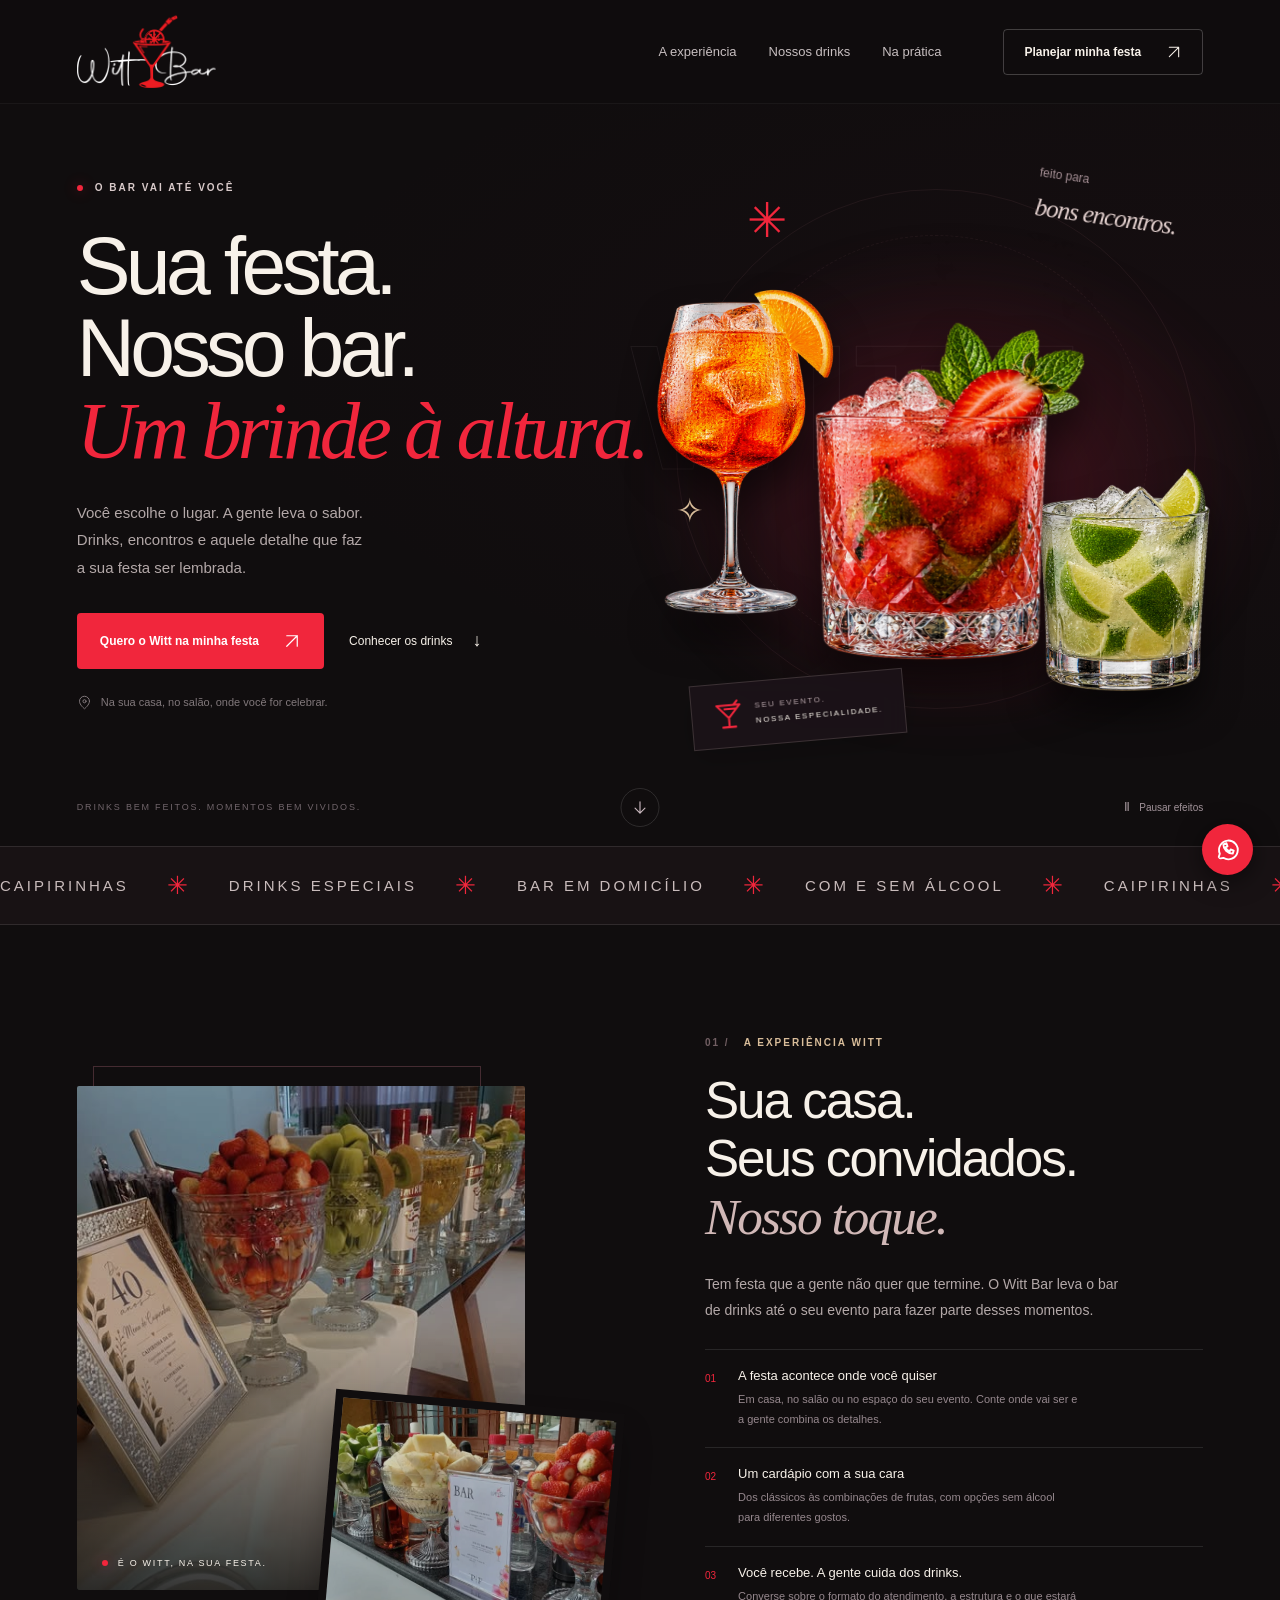
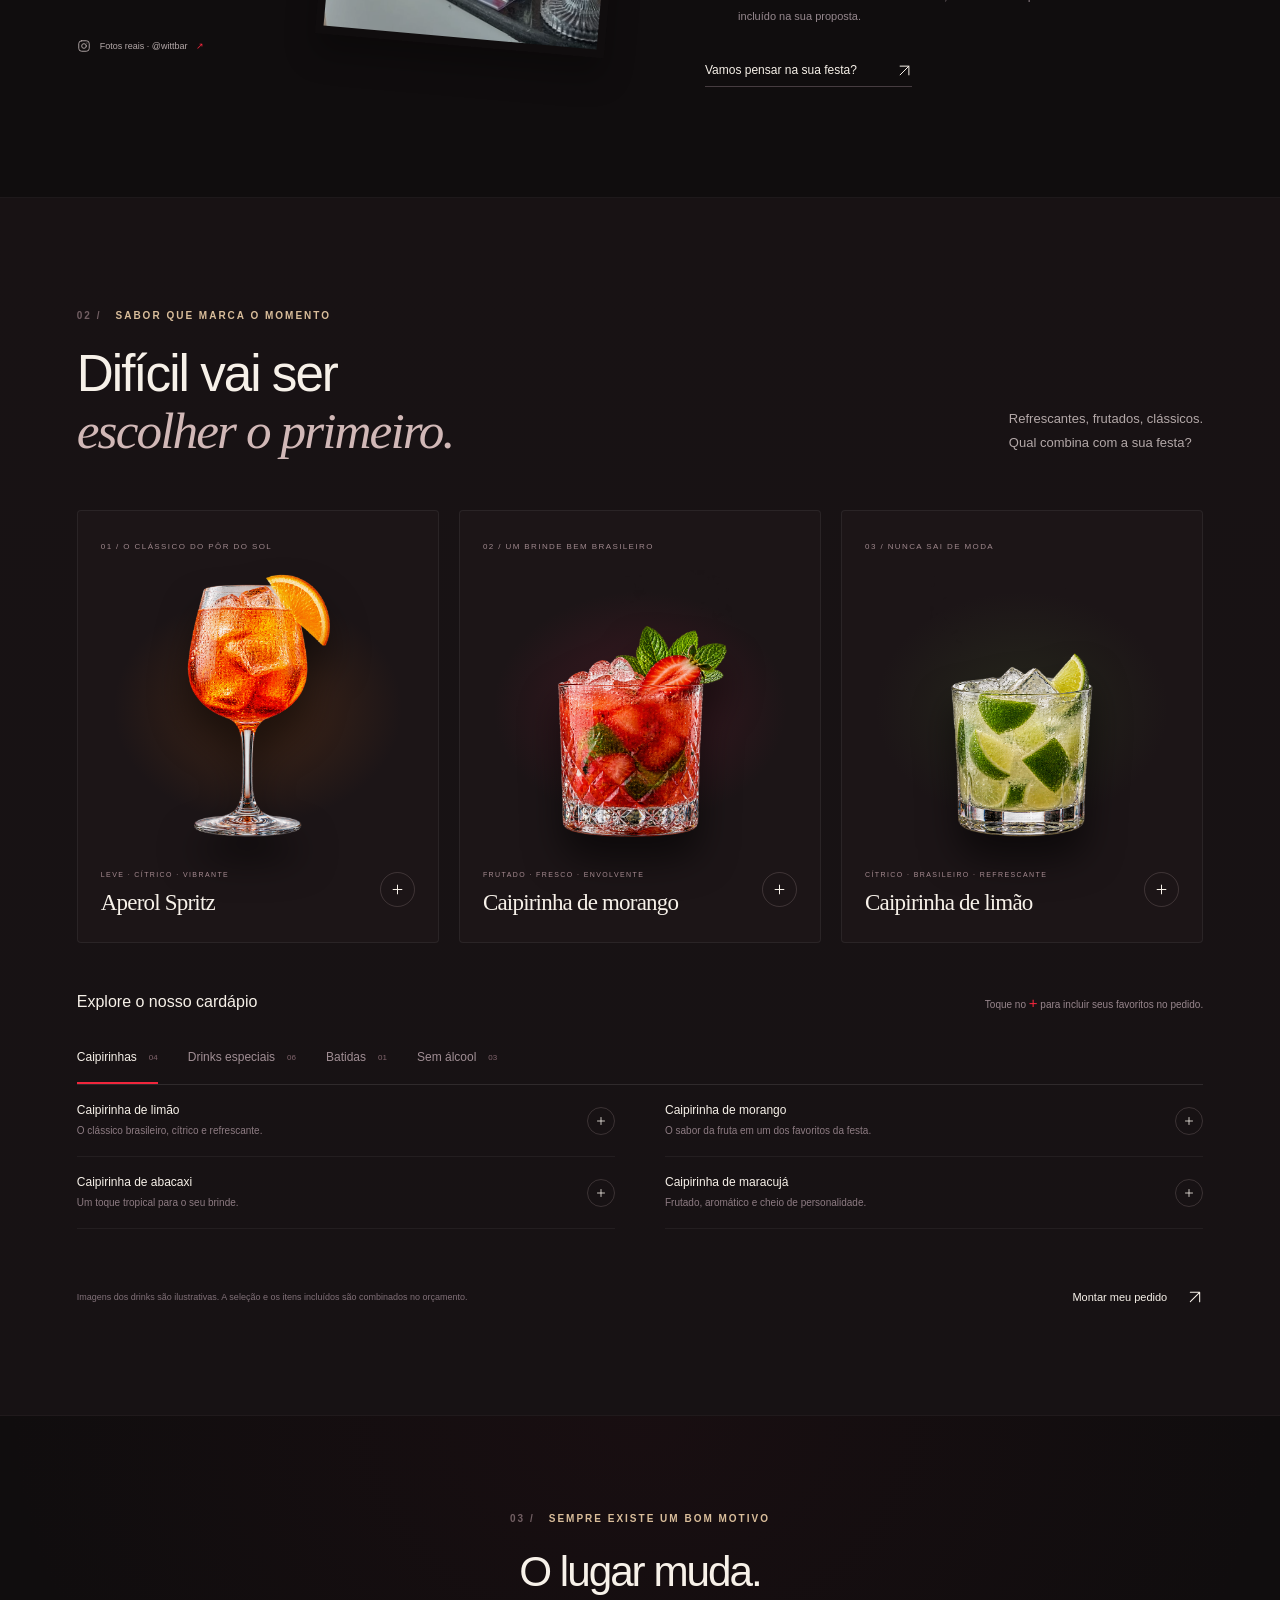
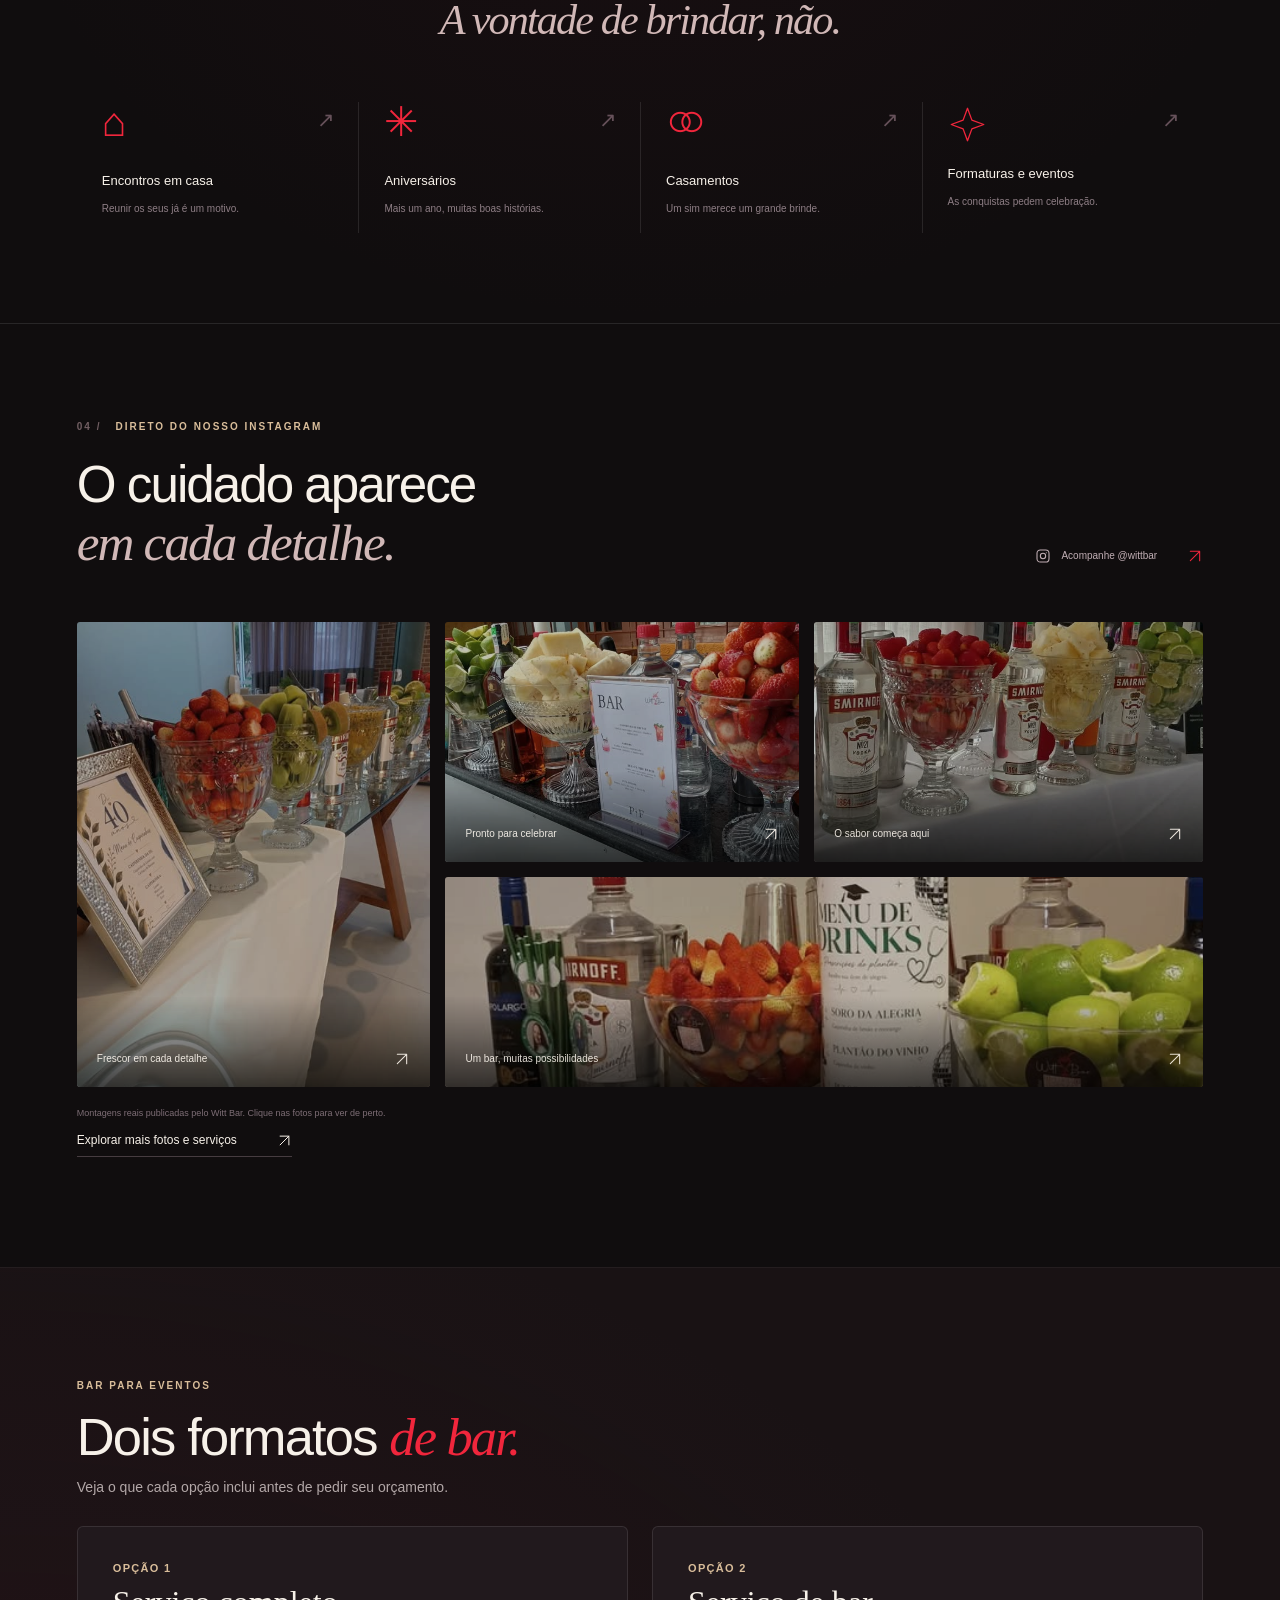
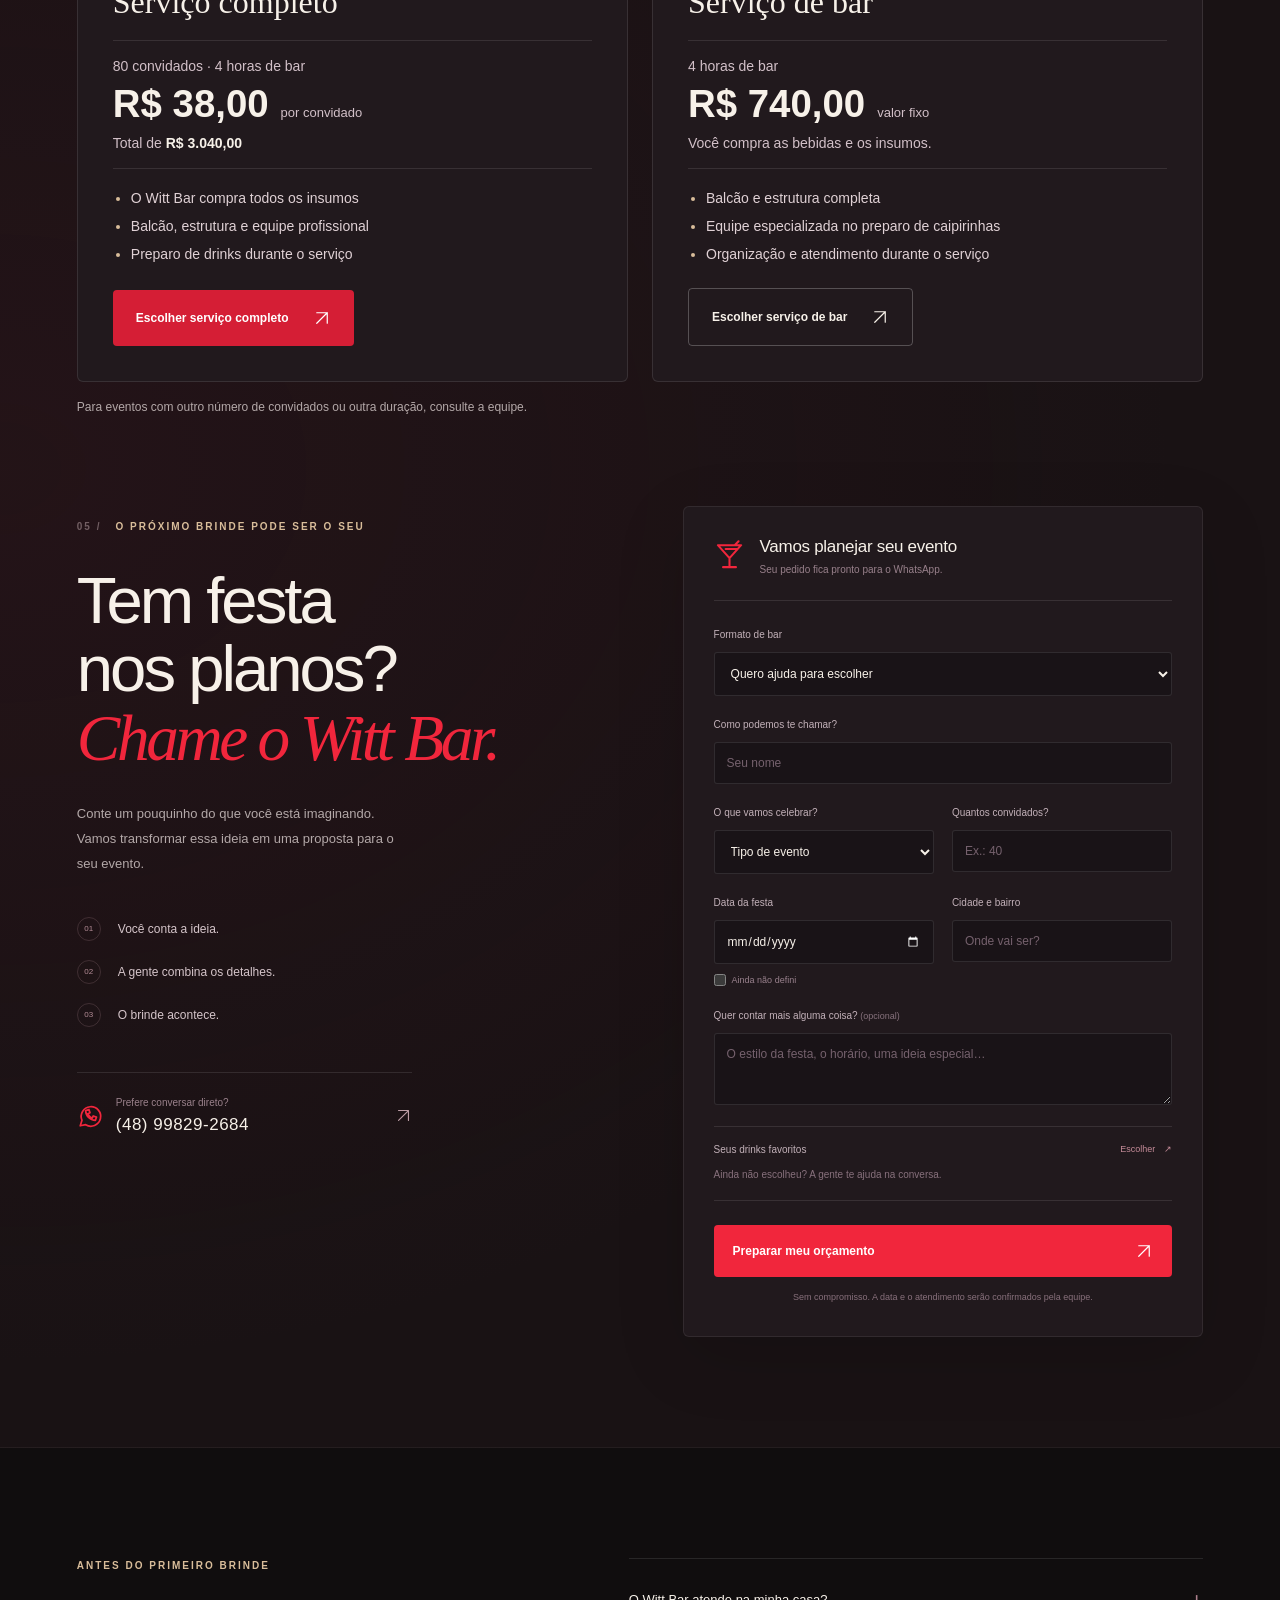
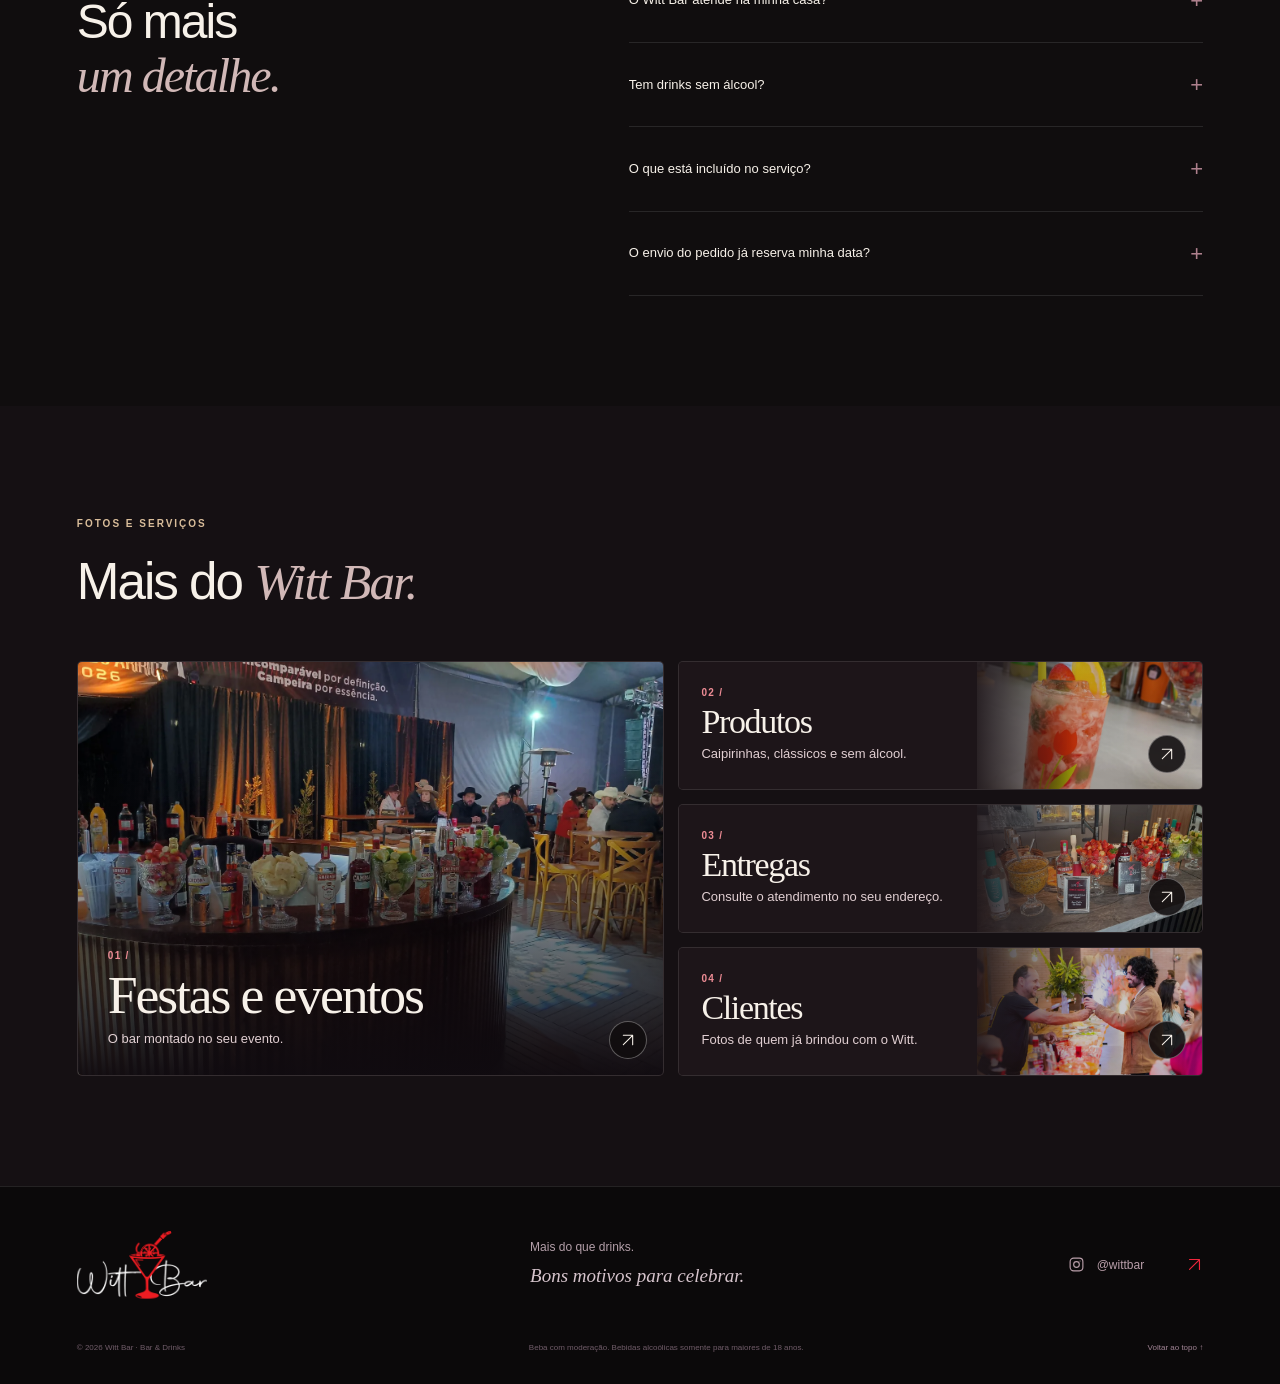
==== commit d6825b0a: "Adicionar formatos de bar e corrigir contato do Witt Bar" ====
--- a/index.html
+++ b/index.html
@@ -103,12 +103,12 @@
           <div class="menu-tabs" role="tablist" aria-label="Categorias de drinks"><button id="tab-caipirinhas" class="active" role="tab" aria-selected="true" aria-controls="menu-panel" data-category="caipirinhas">Caipirinhas <span>04</span></button><button id="tab-especiais" role="tab" aria-selected="false" aria-controls="menu-panel" data-category="especiais" tabindex="-1">Drinks especiais <span>06</span></button><button id="tab-batidas" role="tab" aria-selected="false" aria-controls="menu-panel" data-category="batidas" tabindex="-1">Batidas <span>01</span></button><button id="tab-sem-alcool" role="tab" aria-selected="false" aria-controls="menu-panel" data-category="sem-alcool" tabindex="-1">Sem álcool <span>03</span></button></div>
           <div id="menu-panel" class="menu-panel" role="tabpanel" aria-labelledby="tab-caipirinhas" tabindex="0"><div class="menu-list" id="menu-list"></div></div>
           <noscript><p>Caipirinhas: limão, morango, abacaxi e maracujá. Especiais: Piña Colada, Negroni, Gin Tônica, Gin com energético, Moscow Mule e Aperol Spritz. Batida de frutas com leite condensado. Sem álcool: Tropical, Morango e Abacaxi com hortelã.</p></noscript>
-          <div class="menu-note"><p>Imagens dos drinks são ilustrativas. A seleção e os itens incluídos são combinados no orçamento.</p><a href="#orcamento" class="text-link">Montar meu pedido <span class="selection-count" hidden>0</span><svg class="icon"><use href="#i-arrow"/></svg></a></div>
-        </div>
-      </div>
-    </section>
-
-    <section class="occasions section-pad" aria-labelledby="occasions-title"><div class="wrap"><div class="eyebrow reveal"><span class="section-index">03 /</span> SEMPRE EXISTE UM BOM MOTIVO</div><h2 id="occasions-title" class="reveal">O lugar muda.<br><em>A vontade de brindar, não.</em></h2><div class="occasion-grid reveal"><a href="#orcamento" data-event="Encontro em casa"><span class="occasion-symbol">⌂</span><h3>Encontros em casa</h3><p>Reunir os seus já é um motivo.</p><span class="occasion-arrow">↗</span></a><a href="#orcamento" data-event="Aniversário"><span class="occasion-symbol">✳</span><h3>Aniversários</h3><p>Mais um ano, muitas boas histórias.</p><span class="occasion-arrow">↗</span></a><a href="#orcamento" data-event="Casamento"><span class="occasion-symbol rings">○○</span><h3>Casamentos</h3><p>Um sim merece um grande brinde.</p><span class="occasion-arrow">↗</span></a><a href="#orcamento" data-event="Formatura"><svg class="icon occasion-symbol"><use href="#i-spark"/></svg><h3>Formaturas e eventos</h3><p>As conquistas pedem celebração.</p><span class="occasion-arrow">↗</span></a></div></div></section>
+          <div class="menu-note"><p>Imagens dos drinks são ilustrativas. A seleção e os itens incluídos são combinados no orçamento.</p><a href="#pedido-orcamento" class="text-link">Montar meu pedido <span class="selection-count" hidden>0</span><svg class="icon"><use href="#i-arrow"/></svg></a></div>
+        </div>
+      </div>
+    </section>
+
+    <section class="occasions section-pad" aria-labelledby="occasions-title"><div class="wrap"><div class="eyebrow reveal"><span class="section-index">03 /</span> SEMPRE EXISTE UM BOM MOTIVO</div><h2 id="occasions-title" class="reveal">O lugar muda.<br><em>A vontade de brindar, não.</em></h2><div class="occasion-grid reveal"><a href="#pedido-orcamento" data-event="Encontro em casa"><span class="occasion-symbol">⌂</span><h3>Encontros em casa</h3><p>Reunir os seus já é um motivo.</p><span class="occasion-arrow">↗</span></a><a href="#pedido-orcamento" data-event="Aniversário"><span class="occasion-symbol">✳</span><h3>Aniversários</h3><p>Mais um ano, muitas boas histórias.</p><span class="occasion-arrow">↗</span></a><a href="#pedido-orcamento" data-event="Casamento"><span class="occasion-symbol rings">○○</span><h3>Casamentos</h3><p>Um sim merece um grande brinde.</p><span class="occasion-arrow">↗</span></a><a href="#pedido-orcamento" data-event="Formatura"><svg class="icon occasion-symbol"><use href="#i-spark"/></svg><h3>Formaturas e eventos</h3><p>As conquistas pedem celebração.</p><span class="occasion-arrow">↗</span></a></div></div></section>
 
     <section class="gallery section-pad" id="galeria" aria-labelledby="gallery-title"><div class="wrap"><div class="section-heading reveal"><div><div class="eyebrow"><span class="section-index">04 /</span> DIRETO DO NOSSO INSTAGRAM</div><h2 id="gallery-title">O cuidado aparece<br><em>em cada detalhe.</em></h2></div><a class="instagram-link" href="https://www.instagram.com/wittbar/" target="_blank" rel="noopener noreferrer"><svg class="icon"><use href="#i-instagram"/></svg> Acompanhe @wittbar <svg class="icon"><use href="#i-arrow"/></svg></a></div>
         <div class="gallery-grid"><button class="gallery-photo gallery-tall reveal from-left" data-image="assets/Dc69JNLx7hV.jpg" data-post="https://www.instagram.com/wittbar/p/Dc69JNLx7hV/" data-caption="Frutas, bebidas e cada detalhe no seu lugar." aria-label="Ampliar foto da montagem do bar com frutas"><img src="assets/Dc69JNLx7hV.jpg" alt="Montagem real do Witt Bar com frutas e cardápio de drinks" loading="lazy" width="480" height="640"><span>Frescor em cada detalhe <svg class="icon"><use href="#i-arrow"/></svg></span></button><button class="gallery-photo reveal" data-image="assets/DeUW_GUxVFH.jpg" data-post="https://www.instagram.com/wittbar/p/DeUW_GUxVFH/" data-caption="Um bar pronto para receber os seus convidados." aria-label="Ampliar foto do bar com morangos e abacaxi"><img src="assets/DeUW_GUxVFH.jpg" alt="Morangos e abacaxi na montagem de um evento Witt Bar" loading="lazy" width="640" height="640"><span>Pronto para celebrar <svg class="icon"><use href="#i-arrow"/></svg></span></button><button class="gallery-photo reveal" data-image="assets/DdzsVw8xdAS.jpg" data-post="https://www.instagram.com/wittbar/p/DdzsVw8xdAS/" data-caption="Clássicos e frutas para os próximos brindes." aria-label="Ampliar foto dos ingredientes do Witt Bar"><img src="assets/DdzsVw8xdAS.jpg" alt="Taças com morango, abacaxi e limão, fotografadas pelo Witt Bar" loading="lazy" width="640" height="640"><span>O sabor começa aqui <svg class="icon"><use href="#i-arrow"/></svg></span></button><button class="gallery-photo gallery-wide reveal from-right" data-image="assets/DcpMuY3xqBo.jpg" data-post="https://www.instagram.com/wittbar/p/DcpMuY3xqBo/" data-caption="Montagem de bar publicada no perfil oficial @wittbar." aria-label="Ampliar foto de uma montagem de bar do Witt"><img src="assets/DcpMuY3xqBo.jpg" alt="Bar do Witt com frutas e um menu para o evento" loading="lazy" width="640" height="640"><span>Um bar, muitas possibilidades <svg class="icon"><use href="#i-arrow"/></svg></span></button></div><p class="gallery-caption">Montagens reais publicadas pelo Witt Bar. Clique nas fotos para ver de perto.</p>
@@ -117,9 +117,62 @@
         </a>
       </div></section>
 
-    <section class="booking section-pad" id="orcamento" aria-labelledby="booking-title"><div class="booking-grid wrap"><div class="booking-copy reveal"><div class="eyebrow"><span class="section-index">05 /</span> O PRÓXIMO BRINDE PODE SER O SEU</div><h2 id="booking-title">Tem festa<br>nos planos?<br><em>Chama Wit bar</em></h2><p class="section-description">Conte um pouquinho do que você está imaginando. Vamos transformar essa ideia em uma proposta para o seu evento.</p><div class="booking-steps"><p><span>01</span> Você conta a ideia.</p><p><span>02</span> A gente combina os detalhes.</p><p><span>03</span> O brinde acontece.</p></div><a class="booking-contact whatsapp-link" href="https://wa.me/554898292684?text=Ol%C3%A1%21%20Quero%20o%20Witt%20Bar%20na%20minha%20festa.%20Podemos%20conversar%3F" target="_blank" rel="noopener noreferrer"><svg class="icon"><use href="#i-wa"/></svg><span>Prefere conversar direto?<strong>(48) 9829-2684</strong></span><svg class="icon"><use href="#i-arrow"/></svg></a></div>
-        <div class="booking-form-wrap reveal"><div class="form-intro"><svg class="icon"><use href="#i-glass"/></svg><div><h3>Vamos planejar seu evento</h3><p>Seu pedido fica pronto para o WhatsApp.</p></div></div>
+    <section class="booking section-pad" id="orcamento" aria-labelledby="booking-title">
+      <section class="service-plans wrap" id="formatos" aria-labelledby="formatos-title">
+        <div class="service-plans-heading">
+          <div class="eyebrow">BAR PARA EVENTOS</div>
+          <h2 id="formatos-title">Dois formatos <em>de bar.</em></h2>
+          <p>Veja o que cada opção inclui antes de pedir seu orçamento.</p>
+        </div>
+        <div class="service-plan-grid">
+          <article class="service-plan" aria-labelledby="plano-completo-title">
+            <span class="service-plan-label">Opção 1</span>
+            <h3 id="plano-completo-title">Serviço completo</h3>
+            <div class="service-plan-pricing">
+              <p class="service-plan-scope">80 convidados · 4 horas de bar</p>
+              <p class="service-plan-price"><strong>R$ 38,00</strong> <span>por convidado</span></p>
+              <p class="service-plan-detail">Total de <strong>R$ 3.040,00</strong></p>
+            </div>
+            <ul>
+              <li>O Witt Bar compra todos os insumos</li>
+              <li>Balcão, estrutura e equipe profissional</li>
+              <li>Preparo de drinks durante o serviço</li>
+            </ul>
+            <a class="button button-red service-plan-action" href="#pedido-orcamento" data-service-plan="completo">
+              Escolher serviço completo <svg class="icon" aria-hidden="true"><use href="#i-arrow"/></svg>
+            </a>
+          </article>
+          <article class="service-plan" aria-labelledby="plano-bar-title">
+            <span class="service-plan-label">Opção 2</span>
+            <h3 id="plano-bar-title">Serviço de bar</h3>
+            <div class="service-plan-pricing">
+              <p class="service-plan-scope">4 horas de bar</p>
+              <p class="service-plan-price"><strong>R$ 740,00</strong> <span>valor fixo</span></p>
+              <p class="service-plan-detail">Você compra as bebidas e os insumos.</p>
+            </div>
+            <ul>
+              <li>Balcão e estrutura completa</li>
+              <li>Equipe especializada no preparo de caipirinhas</li>
+              <li>Organização e atendimento durante o serviço</li>
+            </ul>
+            <a class="button service-plan-action service-plan-action-outline" href="#pedido-orcamento" data-service-plan="bar">
+              Escolher serviço de bar <svg class="icon" aria-hidden="true"><use href="#i-arrow"/></svg>
+            </a>
+          </article>
+        </div>
+        <p class="service-plans-note">Para eventos com outro número de convidados ou outra duração, consulte a equipe.</p>
+      </section>
+      <div class="booking-grid wrap"><div class="booking-copy reveal"><div class="eyebrow"><span class="section-index">05 /</span> O PRÓXIMO BRINDE PODE SER O SEU</div><h2 id="booking-title">Tem festa<br>nos planos?<br><em>Chame o Witt Bar.</em></h2><p class="section-description">Conte um pouquinho do que você está imaginando. Vamos transformar essa ideia em uma proposta para o seu evento.</p><div class="booking-steps"><p><span>01</span> Você conta a ideia.</p><p><span>02</span> A gente combina os detalhes.</p><p><span>03</span> O brinde acontece.</p></div><a class="booking-contact whatsapp-link" href="https://wa.me/5548998292684?text=Ol%C3%A1%21%20Quero%20o%20Witt%20Bar%20na%20minha%20festa.%20Podemos%20conversar%3F" target="_blank" rel="noopener noreferrer"><svg class="icon"><use href="#i-wa"/></svg><span>Prefere conversar direto?<strong>(48) 99829-2684</strong></span><svg class="icon"><use href="#i-arrow"/></svg></a></div>
+        <div class="booking-form-wrap reveal" id="pedido-orcamento" tabindex="-1"><div class="form-intro"><svg class="icon"><use href="#i-glass"/></svg><div><h3>Vamos planejar seu evento</h3><p>Seu pedido fica pronto para o WhatsApp.</p></div></div>
           <form id="quote-form">
+            <div class="field">
+              <label for="service-plan">Formato de bar</label>
+              <select id="service-plan" name="servicePlan">
+                <option value="">Quero ajuda para escolher</option>
+                <option value="completo">Serviço completo</option>
+                <option value="bar">Serviço de bar (bebidas e insumos por minha conta)</option>
+              </select>
+            </div>
             <div class="field"><label for="name">Como podemos te chamar?</label><input id="name" name="name" autocomplete="given-name" placeholder="Seu nome" maxlength="80" required></div>
             <div class="form-row"><div class="field"><label for="event">O que vamos celebrar?</label><select id="event" name="event" required><option value="" disabled selected>Tipo de evento</option><option>Encontro em casa</option><option>Aniversário</option><option>Casamento</option><option>Formatura</option><option>Evento corporativo</option><option>Outra ocasião</option></select></div><div class="field"><label for="guests">Quantos convidados?</label><input id="guests" name="guests" type="number" min="1" max="10000" step="1" inputmode="numeric" placeholder="Ex.: 40" required></div></div>
             <div class="form-row"><div class="field"><label for="date">Data da festa</label><input id="date" name="date" type="date" required><label class="checkbox-label"><input id="no-date" type="checkbox"> Ainda não defini</label></div><div class="field"><label for="place">Cidade e bairro</label><input id="place" name="place" autocomplete="address-level2" placeholder="Onde vai ser?" maxlength="160" required></div></div>
@@ -127,11 +180,12 @@
             <div class="selected-drinks-box"><div class="selected-label">Seus drinks favoritos <a href="#cardapio">Escolher <span>↗</span></a></div><p id="no-selection">Ainda não escolheu? A gente te ajuda na conversa.</p><div id="selected-drinks" aria-label="Drinks selecionados"></div></div>
             <button class="button button-red form-submit" type="submit">Preparar meu orçamento <svg class="icon"><use href="#i-arrow"/></svg></button><p class="form-note">Sem compromisso. A data e o atendimento serão confirmados pela equipe.</p>
           </form>
+          <noscript><p>Para solicitar um orçamento, use o WhatsApp indicado nesta página.</p></noscript>
           <div class="quote-ready" id="quote-ready" hidden aria-live="polite"><span class="ready-icon"><svg class="icon"><use href="#i-check"/></svg></span><h3>Pronto para o primeiro brinde?</h3><p>Confira seu pedido e continue a conversa pelo WhatsApp.</p><pre id="quote-preview"></pre><a id="prepared-whatsapp" class="button button-red" target="_blank" rel="noopener noreferrer"><svg class="icon"><use href="#i-wa"/></svg> Abrir conversa no WhatsApp <svg class="icon"><use href="#i-arrow"/></svg></a><button class="edit-quote" type="button">← Ajustar meu pedido</button></div>
         </div>
       </div></section>
 
-    <section class="faq section-pad" aria-labelledby="faq-title"><div class="faq-grid wrap"><div class="reveal"><div class="eyebrow">ANTES DO PRIMEIRO BRINDE</div><h2 id="faq-title">Só mais<br><em>um detalhe.</em></h2></div><div class="faq-list reveal"><details><summary>O Witt Bar atende na minha casa?<span>+</span></summary><p>Sim! A proposta é levar o atendimento de bar até a sua festa, inclusive em casa. Informe a cidade, o bairro e como é o espaço para consultar o deslocamento e o formato mais adequado.</p></details><details><summary>Tem drinks sem álcool?<span>+</span></summary><p>Sim. O cardápio enviado pelo Witt Bar inclui Tropical, Morango e Abacaxi com hortelã sem álcool. Você pode incluí-los no seu pedido e combinar a seleção com a equipe.</p></details><details><summary>O que está incluído no serviço?<span>+</span></summary><p>O formato do bar, as bebidas, os materiais, a duração e a estrutura são definidos na proposta. Conte sobre o seu evento para receber um orçamento com os itens detalhados.</p></details><details><summary>O envio do pedido já reserva minha data?<span>+</span></summary><p>O formulário prepara uma mensagem para o WhatsApp. A reserva acontece depois da conversa e da confirmação da disponibilidade e das condições com a equipe.</p></details></div></div></section>
+    <section class="faq section-pad" aria-labelledby="faq-title"><div class="faq-grid wrap"><div class="reveal"><div class="eyebrow">ANTES DO PRIMEIRO BRINDE</div><h2 id="faq-title">Só mais<br><em>um detalhe.</em></h2></div><div class="faq-list reveal"><details><summary>O Witt Bar atende na minha casa?<span>+</span></summary><p>Sim! A proposta é levar o atendimento de bar até a sua festa, inclusive em casa. Informe a cidade, o bairro e como é o espaço para consultar o deslocamento e o formato mais adequado.</p></details><details><summary>Tem drinks sem álcool?<span>+</span></summary><p>Sim. O cardápio enviado pelo Witt Bar inclui Tropical, Morango e Abacaxi com hortelã sem álcool. Você pode incluí-los no seu pedido e combinar a seleção com a equipe.</p></details><details><summary>O que está incluído no serviço?<span>+</span></summary><p>O Witt Bar leva o balcão, a estrutura e a equipe. A compra das bebidas e dos insumos depende da opção escolhida. <a href="#formatos">Compare os dois formatos de bar.</a></p></details><details><summary>O envio do pedido já reserva minha data?<span>+</span></summary><p>O formulário prepara uma mensagem para o WhatsApp. A reserva acontece depois da conversa e da confirmação da disponibilidade e das condições com a equipe.</p></details></div></div></section>
     <section class="section-pad home-discover" id="mais-witt" aria-labelledby="discover-title">
       <div class="wrap">
         <div class="section-heading">
@@ -183,7 +237,7 @@
   </main>
 
   <footer><div class="footer-top wrap"><a href="#" class="brand" aria-label="Voltar ao início"><span class="brand-art"><img src="assets/witt-bar-logo.png" alt="Witt Bar" loading="lazy" width="1448" height="2048"></span></a><p>Mais do que drinks.<br><em>Bons motivos para celebrar.</em></p><a href="https://www.instagram.com/wittbar/" class="footer-social" target="_blank" rel="noopener noreferrer"><svg class="icon"><use href="#i-instagram"/></svg> @wittbar <svg class="icon"><use href="#i-arrow"/></svg></a></div><div class="footer-bottom wrap"><span>© <span id="year">2026</span> Witt Bar · Bar & Drinks</span><span>Beba com moderação. Bebidas alcoólicas somente para maiores de 18 anos.</span><a href="#topo">Voltar ao topo ↑</a></div></footer>
-  <a class="floating-whatsapp whatsapp-link" href="https://wa.me/554898292684?text=Ol%C3%A1%21%20Quero%20o%20Witt%20Bar%20na%20minha%20festa.%20Podemos%20conversar%3F" target="_blank" rel="noopener noreferrer" aria-label="Conversar sobre sua festa no WhatsApp"><span>Vamos brindar?</span><svg class="icon"><use href="#i-wa"/></svg></a>
+  <a class="floating-whatsapp whatsapp-link" href="https://wa.me/5548998292684?text=Ol%C3%A1%21%20Quero%20o%20Witt%20Bar%20na%20minha%20festa.%20Podemos%20conversar%3F" target="_blank" rel="noopener noreferrer" aria-label="Conversar sobre sua festa no WhatsApp"><span>Vamos brindar?</span><svg class="icon"><use href="#i-wa"/></svg></a>
   <div class="toast" role="status" aria-live="polite"></div>
   <dialog id="gallery-dialog" aria-labelledby="gallery-dialog-caption"><button class="dialog-close" aria-label="Fechar foto"><svg class="icon"><use href="#i-close"/></svg></button><img id="gallery-dialog-image" src="assets/DeUW_GUxVFH.jpg" alt=""><div class="dialog-caption"><p id="gallery-dialog-caption"></p><a id="gallery-dialog-source" target="_blank" rel="noopener noreferrer">Ver no Instagram ↗</a></div></dialog>
 </body>
--- a/styles.css
+++ b/styles.css
@@ -107,3 +107,91 @@
   .home-route p { font-size: 12px; }
   .route-arrow { width: 34px; height: 34px; right: 11px; bottom: 11px; }
 }
+
+/* Service options are part of the existing quote section on both pages. */
+.service-plans { margin-bottom: clamp(45px, 7vw, 92px); }
+.service-plans-heading { margin-bottom: 28px; }
+.booking .service-plans h2 {
+  margin: 14px 0 10px;
+  font-size: clamp(34px, 4.1vw, 57px);
+  line-height: 1.12;
+  letter-spacing: -.035em;
+}
+.booking .service-plans h2 em { letter-spacing: inherit; }
+.service-plans-heading p, .service-plans-note {
+  margin: 0;
+  color: var(--muted);
+  font-size: 14px;
+  line-height: 1.55;
+}
+.service-plan-grid {
+  display: grid;
+  grid-template-columns: repeat(2, minmax(0, 1fr));
+  gap: clamp(12px, 2vw, 24px);
+}
+.service-plan {
+  display: flex;
+  flex-direction: column;
+  align-items: flex-start;
+  min-width: 0;
+  padding: clamp(20px, 3vw, 35px);
+  border: 1px solid var(--line);
+  border-radius: 6px;
+  background: #21191d;
+}
+.service-plan-label {
+  color: var(--warm);
+  font-size: 11px;
+  font-weight: 700;
+  letter-spacing: .12em;
+  text-transform: uppercase;
+}
+.service-plan h3 {
+  margin: 10px 0 19px;
+  font: 400 clamp(24px, 2.5vw, 35px)/1.15 var(--serif);
+}
+.service-plan-pricing {
+  align-self: stretch;
+  padding: 15px 0;
+  border-block: 1px solid var(--line);
+}
+.service-plan-scope, .service-plan-detail {
+  margin: 0;
+  color: #d2c0c8;
+  font-size: 14px;
+  line-height: 1.45;
+}
+.service-plan-detail strong { color: var(--text); }
+.service-plan-price {
+  display: flex;
+  flex-wrap: wrap;
+  align-items: baseline;
+  gap: 4px 12px;
+  margin: 6px 0;
+  font-variant-numeric: tabular-nums;
+}
+.service-plan-price strong { font-size: clamp(30px, 3vw, 43px); line-height: 1.15; }
+.service-plan-price span { color: #d2c0c8; font-size: 13px; }
+.service-plan ul {
+  display: grid;
+  gap: 8px;
+  margin: 19px 0 23px;
+  padding-left: 18px;
+  color: #e0d1d5;
+  font-size: 14px;
+  line-height: 1.45;
+}
+.service-plan li::marker { color: var(--warm); }
+.service-plan-action { margin-top: auto; }
+.service-plan-action.button-red { background: #d51e35; }
+.service-plan-action.button-red:hover { background: #ba1830; }
+.service-plan-action-outline { border: 1px solid #ffffff3d; }
+.service-plan-action-outline:hover { background: #ffffff0d; }
+.service-plans-note { margin-top: 16px; font-size: 12px; }
+.faq details p a { color: var(--text); text-decoration: underline; text-underline-offset: 3px; }
+html:not(.js) #quote-form { display: none; }
+
+@media (max-width: 700px) {
+  .service-plan-grid { grid-template-columns: minmax(0, 1fr); }
+  .service-plan-action { align-self: stretch; padding: 13px 15px; }
+}
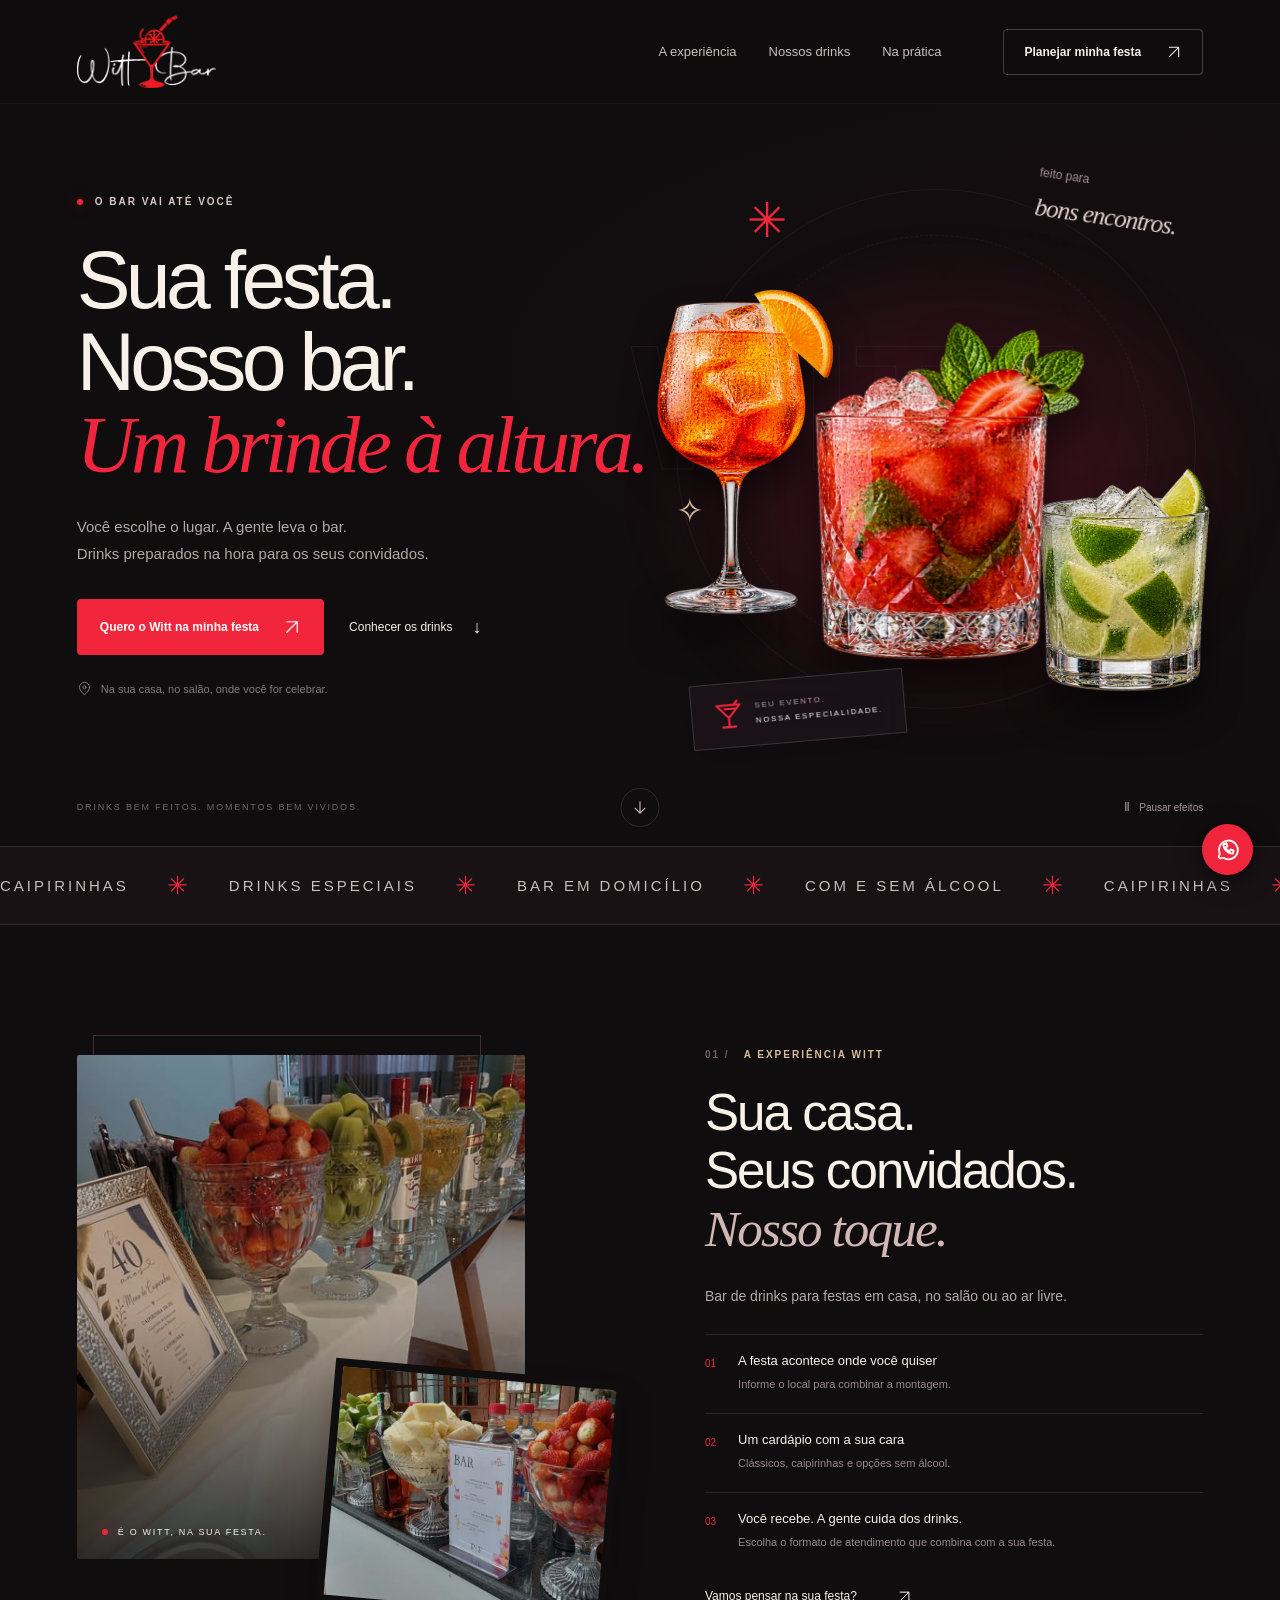
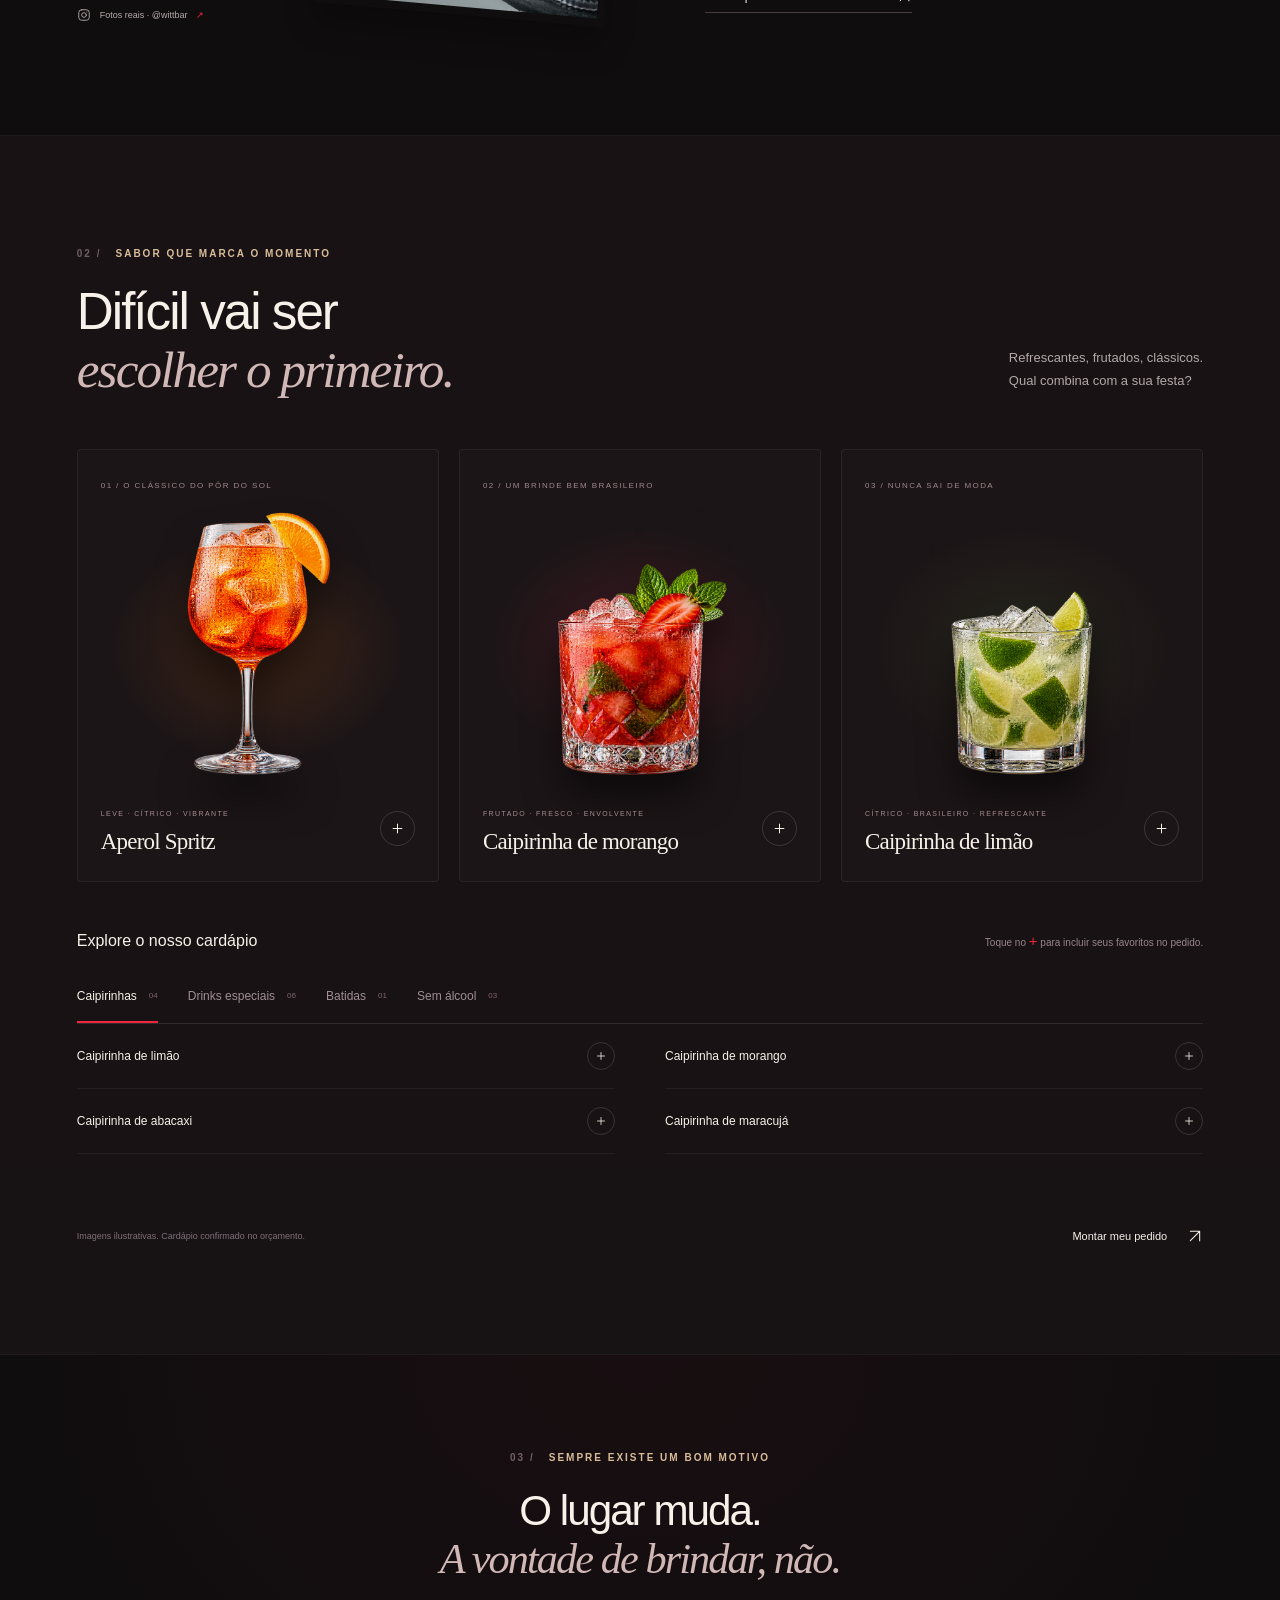
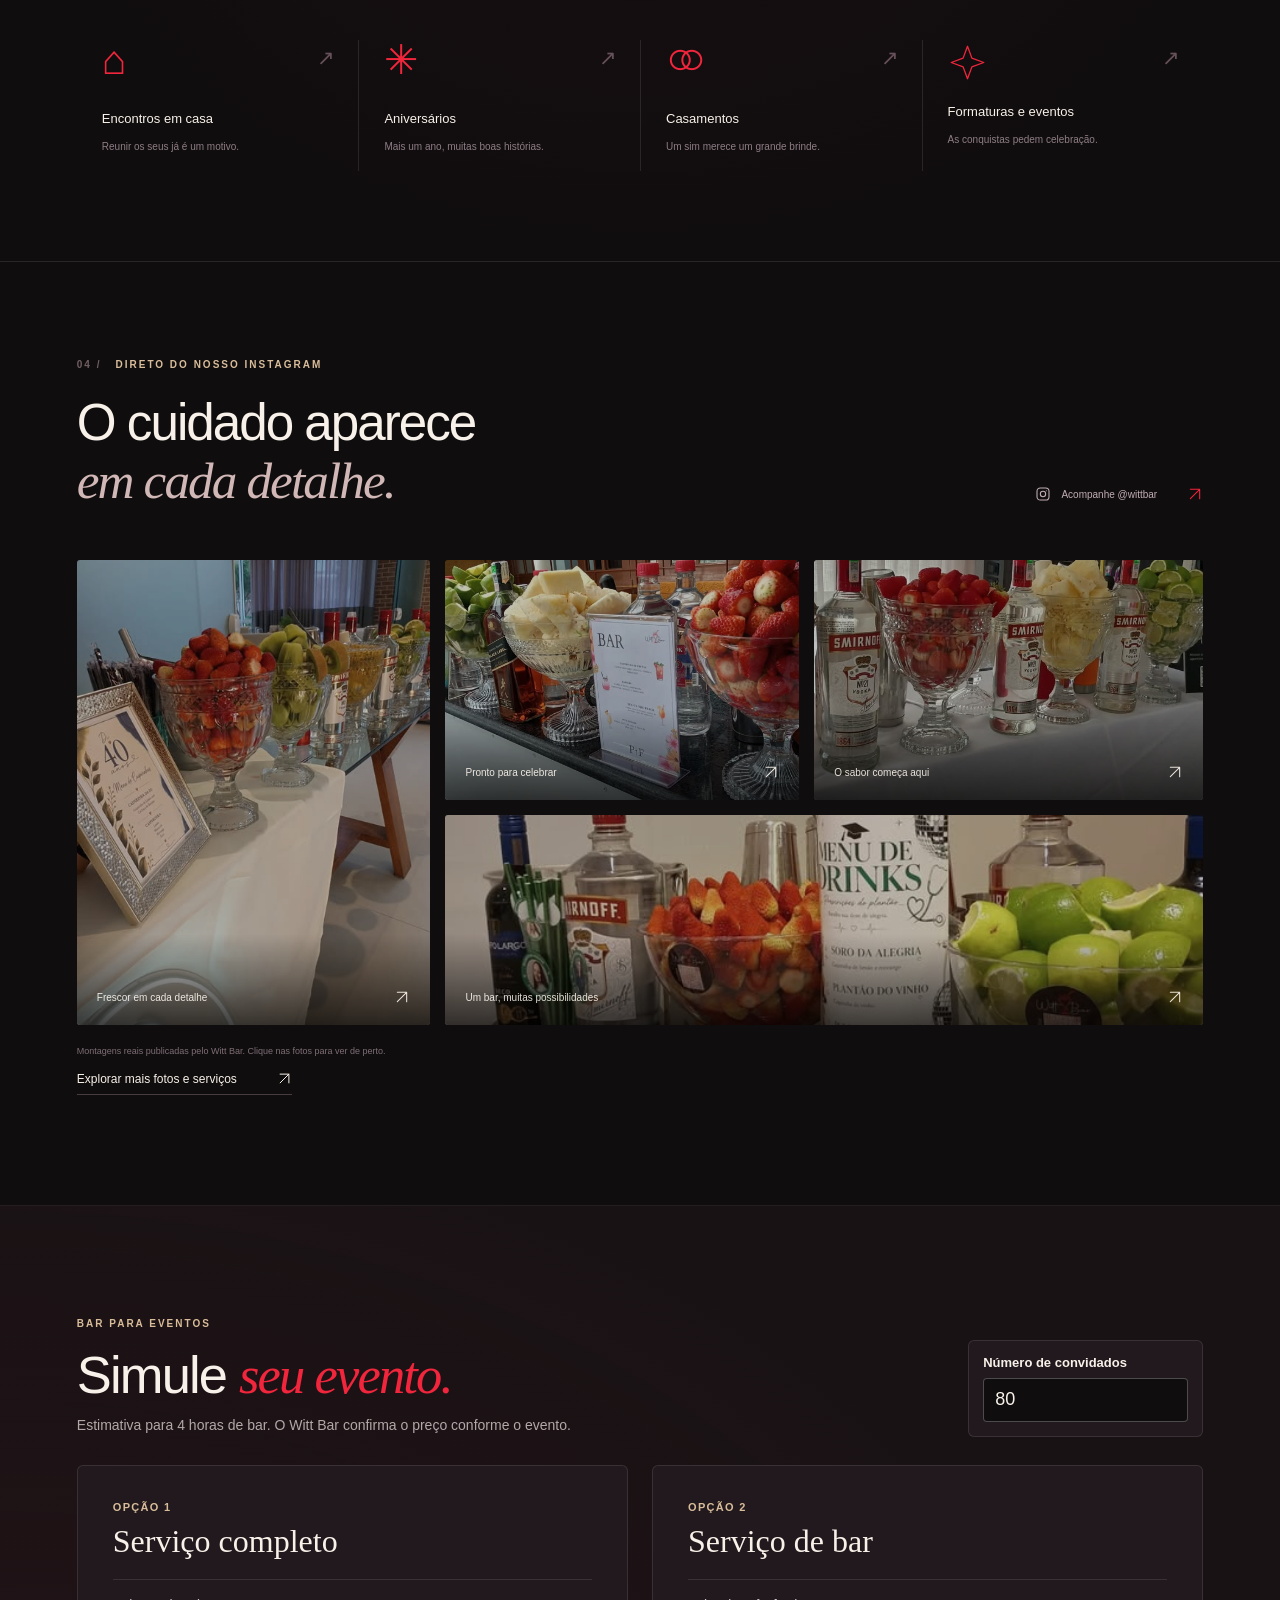
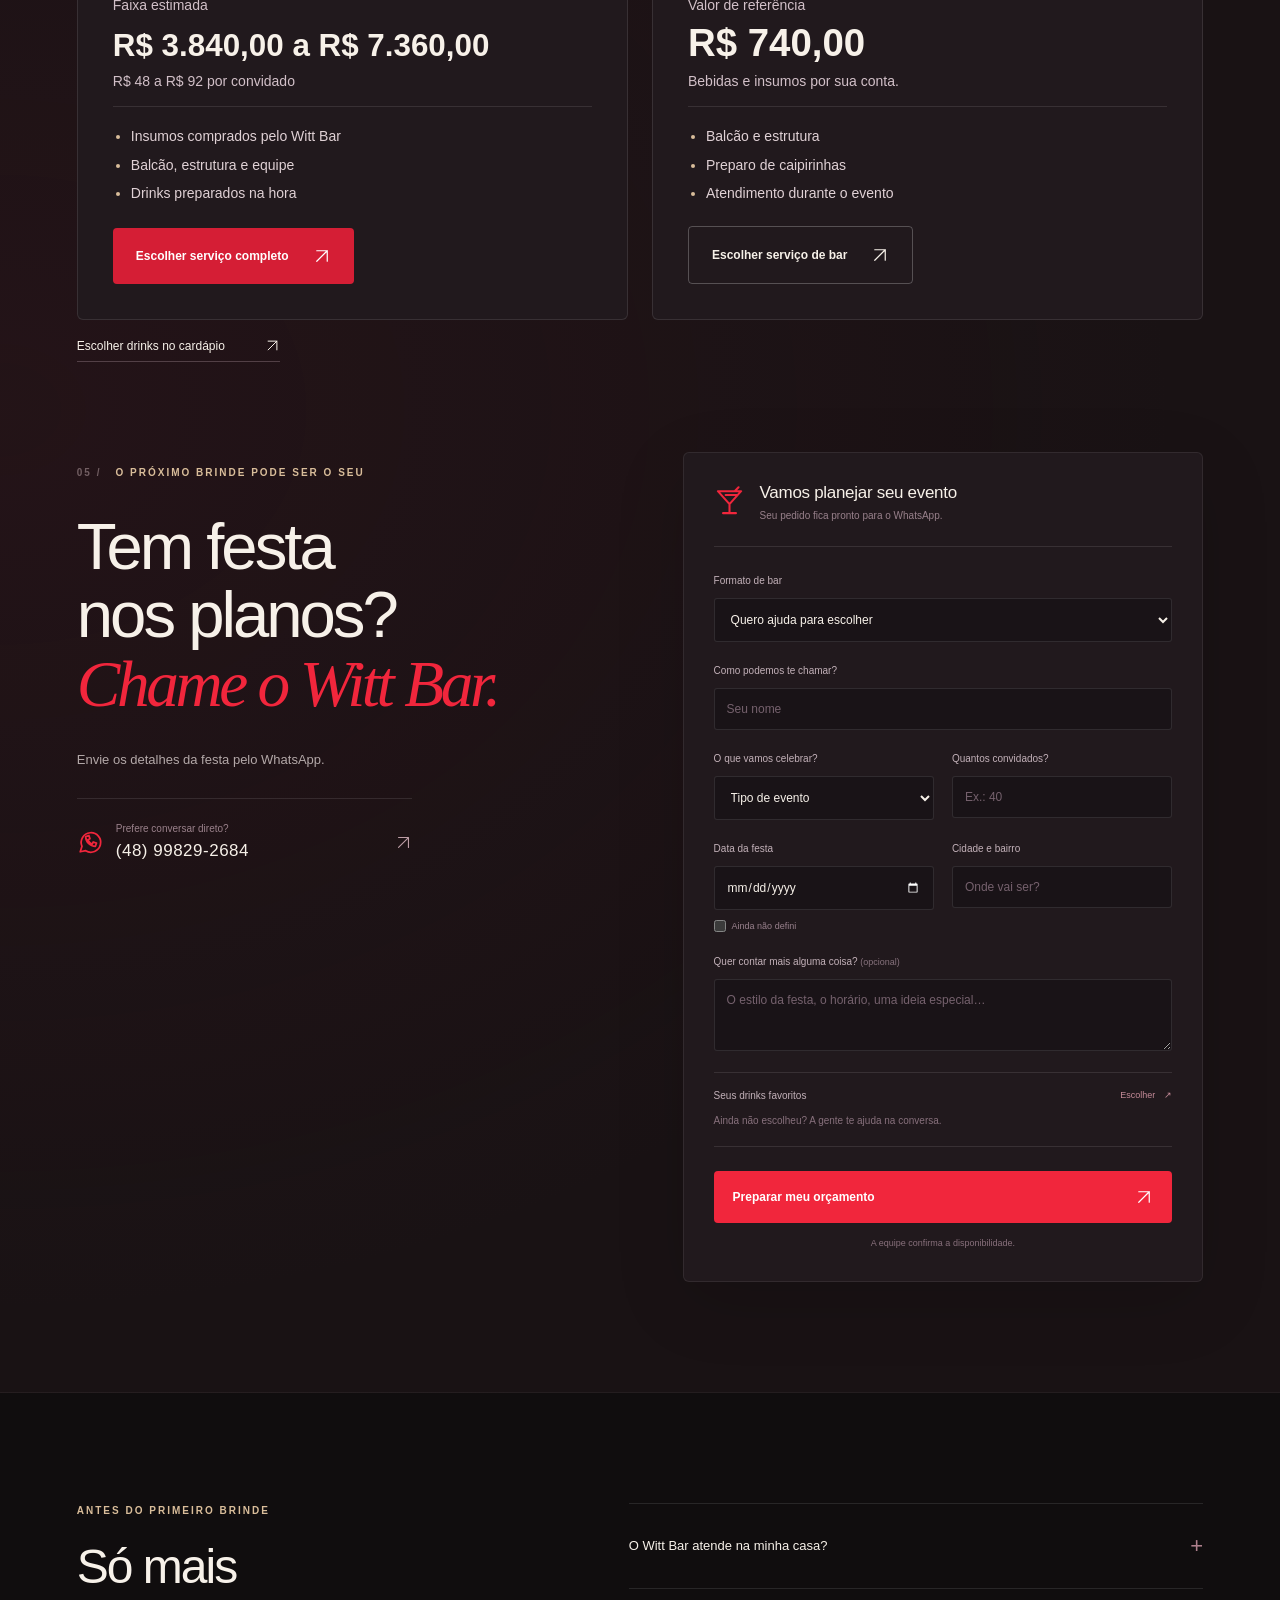
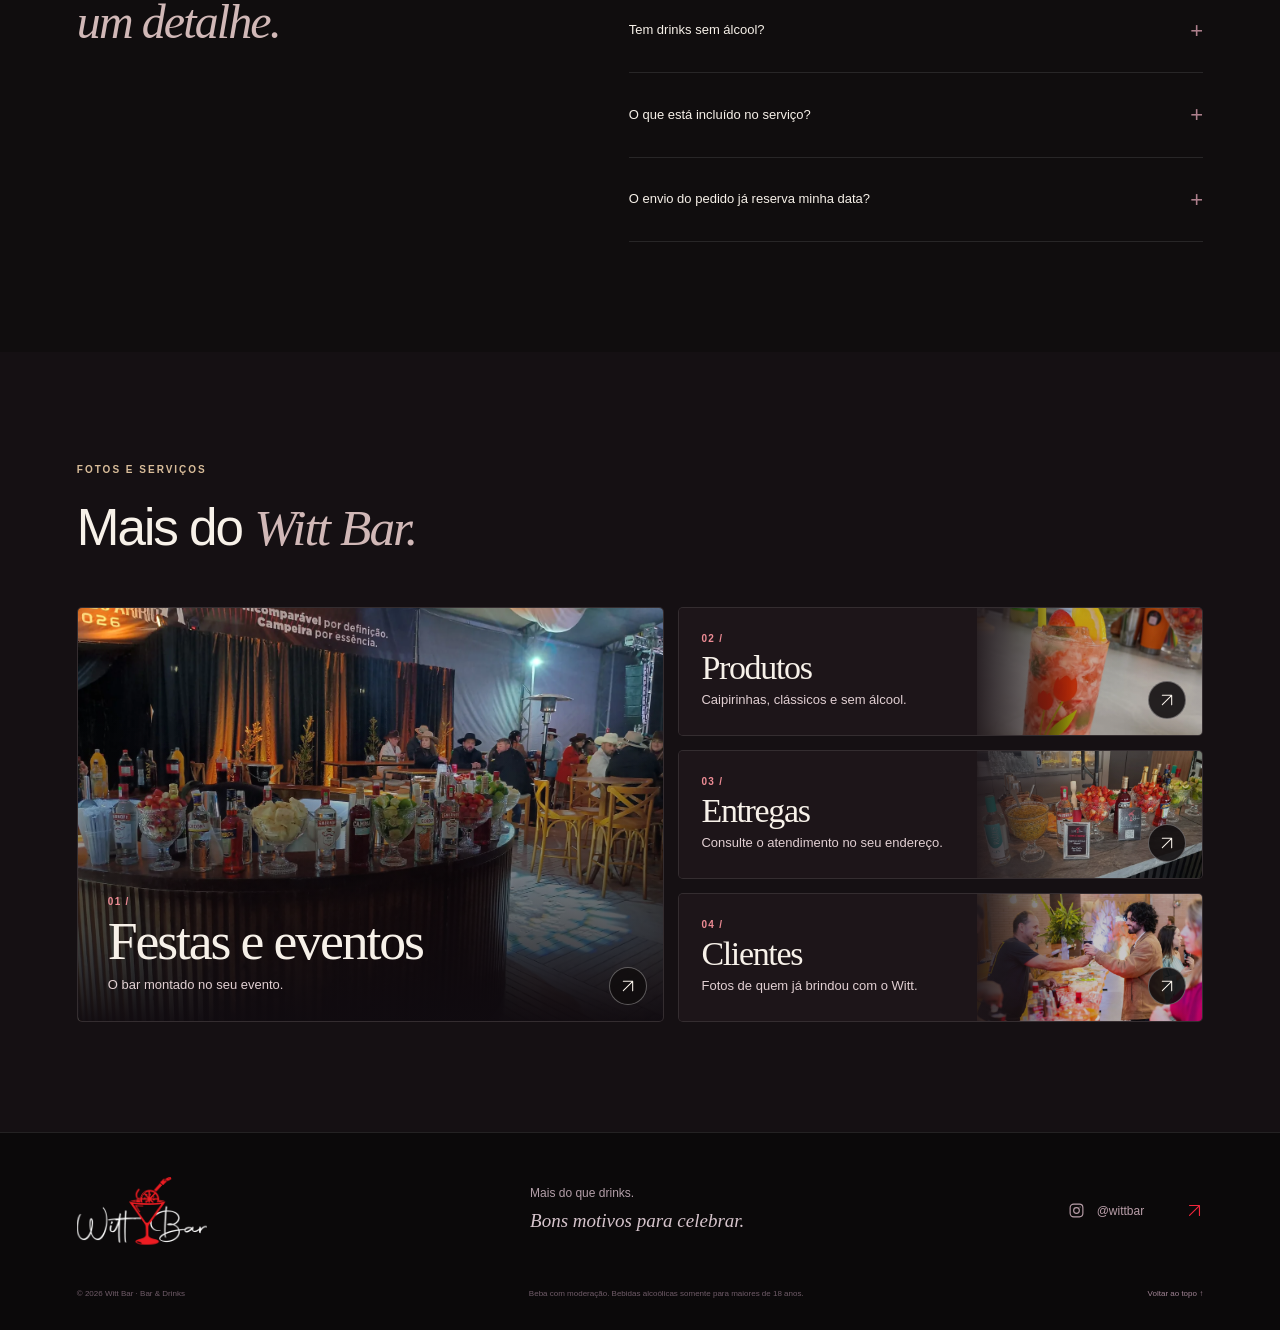
==== commit 75acc13e: "Simular faixa de orçamento e simplificar o cardápio do Witt Bar" ====
--- a/index.html
+++ b/index.html
@@ -49,7 +49,7 @@
         <div class="hero-copy">
           <div class="eyebrow hero-eyebrow"><span class="live-dot"></span> O BAR VAI ATÉ VOCÊ</div>
           <h1 id="hero-title">Sua festa.<br>Nosso bar.<br><em>Um brinde<br class="mobile-break"> à altura.</em></h1>
-          <p class="hero-description">Você escolhe o lugar. A gente leva o sabor.<br>Drinks, encontros e aquele detalhe que faz<br class="desktop-break"> a sua festa ser lembrada.</p>
+          <p class="hero-description">Você escolhe o lugar. A gente leva o bar.<br>Drinks preparados na hora para os seus convidados.</p>
           <div class="hero-actions"><a class="button button-red" href="#orcamento">Quero o Witt na minha festa <svg class="icon"><use href="#i-arrow"/></svg></a><a class="text-link" href="#cardapio">Conhecer os drinks <span>↓</span></a></div>
           <div class="hero-footnote"><svg class="icon"><use href="#i-pin"/></svg> Na sua casa, no salão, onde você for celebrar.</div>
         </div>
@@ -80,10 +80,10 @@
         <div class="experience-copy reveal">
           <div class="eyebrow"><span class="section-index">01 /</span> A EXPERIÊNCIA WITT</div>
           <h2 id="experience-title">Sua casa.<br>Seus convidados.<br><em>Nosso toque.</em></h2>
-          <p class="section-description">Tem festa que a gente não quer que termine. O Witt Bar leva o bar de drinks até o seu evento para fazer parte desses momentos.</p>
-          <div class="experience-item"><span>01</span><div><h3>A festa acontece onde você quiser</h3><p>Em casa, no salão ou no espaço do seu evento. Conte onde vai ser e a gente combina os detalhes.</p></div></div>
-          <div class="experience-item"><span>02</span><div><h3>Um cardápio com a sua cara</h3><p>Dos clássicos às combinações de frutas, com opções sem álcool para diferentes gostos.</p></div></div>
-          <div class="experience-item"><span>03</span><div><h3>Você recebe. A gente cuida dos drinks.</h3><p>Converse sobre o formato do atendimento, a estrutura e o que estará incluído na sua proposta.</p></div></div>
+          <p class="section-description">Bar de drinks para festas em casa, no salão ou ao ar livre.</p>
+          <div class="experience-item"><span>01</span><div><h3>A festa acontece onde você quiser</h3><p>Informe o local para combinar a montagem.</p></div></div>
+          <div class="experience-item"><span>02</span><div><h3>Um cardápio com a sua cara</h3><p>Clássicos, caipirinhas e opções sem álcool.</p></div></div>
+          <div class="experience-item"><span>03</span><div><h3>Você recebe. A gente cuida dos drinks.</h3><p>Escolha o formato de atendimento que combina com a sua festa.</p></div></div>
           <a class="text-link underlined" href="#orcamento">Vamos pensar na sua festa? <svg class="icon"><use href="#i-arrow"/></svg></a>
         </div>
       </div>
@@ -103,7 +103,7 @@
           <div class="menu-tabs" role="tablist" aria-label="Categorias de drinks"><button id="tab-caipirinhas" class="active" role="tab" aria-selected="true" aria-controls="menu-panel" data-category="caipirinhas">Caipirinhas <span>04</span></button><button id="tab-especiais" role="tab" aria-selected="false" aria-controls="menu-panel" data-category="especiais" tabindex="-1">Drinks especiais <span>06</span></button><button id="tab-batidas" role="tab" aria-selected="false" aria-controls="menu-panel" data-category="batidas" tabindex="-1">Batidas <span>01</span></button><button id="tab-sem-alcool" role="tab" aria-selected="false" aria-controls="menu-panel" data-category="sem-alcool" tabindex="-1">Sem álcool <span>03</span></button></div>
           <div id="menu-panel" class="menu-panel" role="tabpanel" aria-labelledby="tab-caipirinhas" tabindex="0"><div class="menu-list" id="menu-list"></div></div>
           <noscript><p>Caipirinhas: limão, morango, abacaxi e maracujá. Especiais: Piña Colada, Negroni, Gin Tônica, Gin com energético, Moscow Mule e Aperol Spritz. Batida de frutas com leite condensado. Sem álcool: Tropical, Morango e Abacaxi com hortelã.</p></noscript>
-          <div class="menu-note"><p>Imagens dos drinks são ilustrativas. A seleção e os itens incluídos são combinados no orçamento.</p><a href="#pedido-orcamento" class="text-link">Montar meu pedido <span class="selection-count" hidden>0</span><svg class="icon"><use href="#i-arrow"/></svg></a></div>
+          <div class="menu-note"><p>Imagens ilustrativas. Cardápio confirmado no orçamento.</p><a href="#pedido-orcamento" class="text-link">Montar meu pedido <span class="selection-count" hidden>0</span><svg class="icon"><use href="#i-arrow"/></svg></a></div>
         </div>
       </div>
     </section>
@@ -120,23 +120,30 @@
     <section class="booking section-pad" id="orcamento" aria-labelledby="booking-title">
       <section class="service-plans wrap" id="formatos" aria-labelledby="formatos-title">
         <div class="service-plans-heading">
-          <div class="eyebrow">BAR PARA EVENTOS</div>
-          <h2 id="formatos-title">Dois formatos <em>de bar.</em></h2>
-          <p>Veja o que cada opção inclui antes de pedir seu orçamento.</p>
+          <div>
+            <div class="eyebrow">BAR PARA EVENTOS</div>
+            <h2 id="formatos-title">Simule <em>seu evento.</em></h2>
+            <p id="estimate-note">Estimativa para 4 horas de bar. O Witt Bar confirma o preço conforme o evento.</p>
+          </div>
+          <div class="service-simulator">
+            <label for="estimate-guests">Número de convidados</label>
+            <input id="estimate-guests" type="number" min="1" max="10000" step="1" value="80" inputmode="numeric" required aria-describedby="estimate-note" aria-errormessage="estimate-error">
+            <p id="estimate-error" hidden>Informe um número inteiro de 1 a 10.000.</p>
+          </div>
         </div>
         <div class="service-plan-grid">
           <article class="service-plan" aria-labelledby="plano-completo-title">
             <span class="service-plan-label">Opção 1</span>
             <h3 id="plano-completo-title">Serviço completo</h3>
             <div class="service-plan-pricing">
-              <p class="service-plan-scope">80 convidados · 4 horas de bar</p>
-              <p class="service-plan-price"><strong>R$ 38,00</strong> <span>por convidado</span></p>
-              <p class="service-plan-detail">Total de <strong>R$ 3.040,00</strong></p>
+              <p class="service-plan-scope">Faixa estimada</p>
+              <p class="service-plan-price"><output id="estimate-total" for="estimate-guests" aria-atomic="true">R$&nbsp;3.840,00 a&nbsp;R$&nbsp;7.360,00</output></p>
+              <p class="service-plan-detail">R$&nbsp;48 a R$&nbsp;92 por convidado</p>
             </div>
             <ul>
-              <li>O Witt Bar compra todos os insumos</li>
-              <li>Balcão, estrutura e equipe profissional</li>
-              <li>Preparo de drinks durante o serviço</li>
+              <li>Insumos comprados pelo Witt Bar</li>
+              <li>Balcão, estrutura e equipe</li>
+              <li>Drinks preparados na hora</li>
             </ul>
             <a class="button button-red service-plan-action" href="#pedido-orcamento" data-service-plan="completo">
               Escolher serviço completo <svg class="icon" aria-hidden="true"><use href="#i-arrow"/></svg>
@@ -146,23 +153,23 @@
             <span class="service-plan-label">Opção 2</span>
             <h3 id="plano-bar-title">Serviço de bar</h3>
             <div class="service-plan-pricing">
-              <p class="service-plan-scope">4 horas de bar</p>
-              <p class="service-plan-price"><strong>R$ 740,00</strong> <span>valor fixo</span></p>
-              <p class="service-plan-detail">Você compra as bebidas e os insumos.</p>
+              <p class="service-plan-scope">Valor de referência</p>
+              <p class="service-plan-price"><strong>R$ 740,00</strong></p>
+              <p class="service-plan-detail">Bebidas e insumos por sua conta.</p>
             </div>
             <ul>
-              <li>Balcão e estrutura completa</li>
-              <li>Equipe especializada no preparo de caipirinhas</li>
-              <li>Organização e atendimento durante o serviço</li>
+              <li>Balcão e estrutura</li>
+              <li>Preparo de caipirinhas</li>
+              <li>Atendimento durante o evento</li>
             </ul>
             <a class="button service-plan-action service-plan-action-outline" href="#pedido-orcamento" data-service-plan="bar">
               Escolher serviço de bar <svg class="icon" aria-hidden="true"><use href="#i-arrow"/></svg>
             </a>
           </article>
         </div>
-        <p class="service-plans-note">Para eventos com outro número de convidados ou outra duração, consulte a equipe.</p>
+        <a class="text-link underlined service-plans-menu" href="#cardapio">Escolher drinks no cardápio <svg class="icon" aria-hidden="true"><use href="#i-arrow"/></svg></a>
       </section>
-      <div class="booking-grid wrap"><div class="booking-copy reveal"><div class="eyebrow"><span class="section-index">05 /</span> O PRÓXIMO BRINDE PODE SER O SEU</div><h2 id="booking-title">Tem festa<br>nos planos?<br><em>Chame o Witt Bar.</em></h2><p class="section-description">Conte um pouquinho do que você está imaginando. Vamos transformar essa ideia em uma proposta para o seu evento.</p><div class="booking-steps"><p><span>01</span> Você conta a ideia.</p><p><span>02</span> A gente combina os detalhes.</p><p><span>03</span> O brinde acontece.</p></div><a class="booking-contact whatsapp-link" href="https://wa.me/5548998292684?text=Ol%C3%A1%21%20Quero%20o%20Witt%20Bar%20na%20minha%20festa.%20Podemos%20conversar%3F" target="_blank" rel="noopener noreferrer"><svg class="icon"><use href="#i-wa"/></svg><span>Prefere conversar direto?<strong>(48) 99829-2684</strong></span><svg class="icon"><use href="#i-arrow"/></svg></a></div>
+      <div class="booking-grid wrap"><div class="booking-copy reveal"><div class="eyebrow"><span class="section-index">05 /</span> O PRÓXIMO BRINDE PODE SER O SEU</div><h2 id="booking-title">Tem festa<br>nos planos?<br><em>Chame o Witt Bar.</em></h2><p class="section-description">Envie os detalhes da festa pelo WhatsApp.</p><a class="booking-contact whatsapp-link" href="https://wa.me/5548998292684?text=Ol%C3%A1%21%20Quero%20o%20Witt%20Bar%20na%20minha%20festa.%20Podemos%20conversar%3F" target="_blank" rel="noopener noreferrer"><svg class="icon"><use href="#i-wa"/></svg><span>Prefere conversar direto?<strong>(48) 99829-2684</strong></span><svg class="icon"><use href="#i-arrow"/></svg></a></div>
         <div class="booking-form-wrap reveal" id="pedido-orcamento" tabindex="-1"><div class="form-intro"><svg class="icon"><use href="#i-glass"/></svg><div><h3>Vamos planejar seu evento</h3><p>Seu pedido fica pronto para o WhatsApp.</p></div></div>
           <form id="quote-form">
             <div class="field">
@@ -178,14 +185,14 @@
             <div class="form-row"><div class="field"><label for="date">Data da festa</label><input id="date" name="date" type="date" required><label class="checkbox-label"><input id="no-date" type="checkbox"> Ainda não defini</label></div><div class="field"><label for="place">Cidade e bairro</label><input id="place" name="place" autocomplete="address-level2" placeholder="Onde vai ser?" maxlength="160" required></div></div>
             <div class="field"><label for="message">Quer contar mais alguma coisa? <span>(opcional)</span></label><textarea id="message" name="message" rows="2" placeholder="O estilo da festa, o horário, uma ideia especial…" maxlength="1500"></textarea></div>
             <div class="selected-drinks-box"><div class="selected-label">Seus drinks favoritos <a href="#cardapio">Escolher <span>↗</span></a></div><p id="no-selection">Ainda não escolheu? A gente te ajuda na conversa.</p><div id="selected-drinks" aria-label="Drinks selecionados"></div></div>
-            <button class="button button-red form-submit" type="submit">Preparar meu orçamento <svg class="icon"><use href="#i-arrow"/></svg></button><p class="form-note">Sem compromisso. A data e o atendimento serão confirmados pela equipe.</p>
+            <button class="button button-red form-submit" type="submit">Preparar meu orçamento <svg class="icon"><use href="#i-arrow"/></svg></button><p class="form-note">A equipe confirma a disponibilidade.</p>
           </form>
           <noscript><p>Para solicitar um orçamento, use o WhatsApp indicado nesta página.</p></noscript>
-          <div class="quote-ready" id="quote-ready" hidden aria-live="polite"><span class="ready-icon"><svg class="icon"><use href="#i-check"/></svg></span><h3>Pronto para o primeiro brinde?</h3><p>Confira seu pedido e continue a conversa pelo WhatsApp.</p><pre id="quote-preview"></pre><a id="prepared-whatsapp" class="button button-red" target="_blank" rel="noopener noreferrer"><svg class="icon"><use href="#i-wa"/></svg> Abrir conversa no WhatsApp <svg class="icon"><use href="#i-arrow"/></svg></a><button class="edit-quote" type="button">← Ajustar meu pedido</button></div>
+          <div class="quote-ready" id="quote-ready" hidden aria-live="polite"><span class="ready-icon"><svg class="icon"><use href="#i-check"/></svg></span><h3>Pronto para o primeiro brinde?</h3><p>Revise os dados antes de enviar.</p><pre id="quote-preview"></pre><a id="prepared-whatsapp" class="button button-red" target="_blank" rel="noopener noreferrer"><svg class="icon"><use href="#i-wa"/></svg> Abrir conversa no WhatsApp <svg class="icon"><use href="#i-arrow"/></svg></a><button class="edit-quote" type="button">← Ajustar meu pedido</button></div>
         </div>
       </div></section>
 
-    <section class="faq section-pad" aria-labelledby="faq-title"><div class="faq-grid wrap"><div class="reveal"><div class="eyebrow">ANTES DO PRIMEIRO BRINDE</div><h2 id="faq-title">Só mais<br><em>um detalhe.</em></h2></div><div class="faq-list reveal"><details><summary>O Witt Bar atende na minha casa?<span>+</span></summary><p>Sim! A proposta é levar o atendimento de bar até a sua festa, inclusive em casa. Informe a cidade, o bairro e como é o espaço para consultar o deslocamento e o formato mais adequado.</p></details><details><summary>Tem drinks sem álcool?<span>+</span></summary><p>Sim. O cardápio enviado pelo Witt Bar inclui Tropical, Morango e Abacaxi com hortelã sem álcool. Você pode incluí-los no seu pedido e combinar a seleção com a equipe.</p></details><details><summary>O que está incluído no serviço?<span>+</span></summary><p>O Witt Bar leva o balcão, a estrutura e a equipe. A compra das bebidas e dos insumos depende da opção escolhida. <a href="#formatos">Compare os dois formatos de bar.</a></p></details><details><summary>O envio do pedido já reserva minha data?<span>+</span></summary><p>O formulário prepara uma mensagem para o WhatsApp. A reserva acontece depois da conversa e da confirmação da disponibilidade e das condições com a equipe.</p></details></div></div></section>
+    <section class="faq section-pad" aria-labelledby="faq-title"><div class="faq-grid wrap"><div class="reveal"><div class="eyebrow">ANTES DO PRIMEIRO BRINDE</div><h2 id="faq-title">Só mais<br><em>um detalhe.</em></h2></div><div class="faq-list reveal"><details><summary>O Witt Bar atende na minha casa?<span>+</span></summary><p>Sim. Envie sua cidade e bairro para consultar a disponibilidade.</p></details><details><summary>Tem drinks sem álcool?<span>+</span></summary><p>Sim. Temos Tropical, Morango e Abacaxi com hortelã sem álcool.</p></details><details><summary>O que está incluído no serviço?<span>+</span></summary><p>Os dois formatos incluem balcão, estrutura e equipe. <a href="#formatos">Compare as opções.</a></p></details><details><summary>O envio do pedido já reserva minha data?<span>+</span></summary><p>A reserva depende da confirmação da data e das condições pela equipe.</p></details></div></div></section>
     <section class="section-pad home-discover" id="mais-witt" aria-labelledby="discover-title">
       <div class="wrap">
         <div class="section-heading">
--- a/styles.css
+++ b/styles.css
@@ -1,6 +1,6 @@
 @charset "UTF-8";
 :root{--bg:#100d0e;--panel:#191416;--text:#f7f1e9;--muted:#b3a8a8;--red:#f1263c;--line:#ffffff1a;--warm:#d9bd9a;--serif:Georgia,'Times New Roman',serif;--sans:Arial,Helvetica,sans-serif;--pad:clamp(24px,6vw,96px)}
-*{box-sizing:border-box}html{scroll-behavior:smooth;scroll-padding-top:104px}body{margin:0;background:var(--bg);color:var(--text);font-family:var(--sans);font-size:16px;-webkit-font-smoothing:antialiased;overflow-x:hidden}body.modal-open{overflow:hidden}a{color:inherit;text-decoration:none}button,input,select,textarea{font:inherit}button,a,input,select,textarea{-webkit-tap-highlight-color:transparent}button{cursor:pointer}button{color:inherit}img{max-width:100%;display:block}button:disabled{cursor:default}button,a{touch-action:manipulation}::selection{background:var(--red);color:#fff}:focus-visible{outline:2px solid var(--warm);outline-offset:5px}.wrap{max-width:1440px;padding-left:var(--pad);padding-right:var(--pad);margin:auto}.icon{display:inline-block;width:22px;height:22px;fill:none;stroke:currentColor;stroke-width:1.6;stroke-linecap:round;stroke-linejoin:round;flex-shrink:0;vertical-align:middle}.icon-library{position:absolute;width:0;height:0;overflow:hidden}.skip-link{position:fixed;top:-100px;left:24px;z-index:100;background:var(--red);padding:14px 24px}.skip-link:focus{top:10px}.header{height:104px;border-bottom:1px solid #ffffff0c;background:#100d0ee8;backdrop-filter:blur(20px);position:relative;z-index:20}.header-inner{height:100%;display:flex;align-items:center;justify-content:space-between;gap:30px}.brand{display:block;flex-shrink:0}.brand-art{display:block;position:relative;width:139px;aspect-ratio:1154/604;overflow:hidden}.brand-art img{position:absolute;width:125.477%;max-width:none;height:auto;left:-16.4645%;top:-109.437%}.nav{display:flex;gap:32px;margin-left:auto;margin-right:32px}.nav a{font-size:13px;color:#c7bfc0;position:relative;transition:color .2s}.nav a:after{content:'';height:1px;width:0;position:absolute;bottom:-7px;left:0;background:var(--red);transition:width .2s}.nav a:hover{color:#fff}.nav a:hover:after{width:100%}.header-cta{font-size:12px;font-weight:600;border:1px solid #ffffff36;padding:14px 20px;border-radius:4px;display:flex;gap:25px;align-items:center;transition:border-color .2s,background .2s}.header-cta .icon{width:16px;height:16px}.header-cta:hover{background:var(--red);border-color:var(--red)}.menu-toggle{display:none}.hero{position:relative;overflow:hidden;background:radial-gradient(ellipse at 94% 35%,#4f132718,transparent 55%)}.hero-grid{min-height:670px;display:grid;grid-template-columns:1.02fr 1fr;align-items:center;position:relative}.hero-copy{z-index:3;padding:60px 0 48px;position:relative}.eyebrow{display:flex;align-items:center;gap:12px;font-size:10px;letter-spacing:2px;font-weight:600;line-height:1.6;color:var(--warm)}.live-dot{width:6px;height:6px;display:inline-block;border-radius:100%;background:var(--red);box-shadow:0 0 14px #ff253e70;flex-shrink:0}.hero-eyebrow{color:#d8c9c9;margin-bottom:30px}.hero h1{font-size:clamp(58px,6.3vw,92px);letter-spacing:-4.7px;line-height:1.015;font-weight:500;margin:0 0 27px;white-space:nowrap}.hero h1 em{font-family:var(--serif);color:var(--red);font-weight:400;letter-spacing:-4px}.mobile-break{display:none}.hero-description{font-size:15px;line-height:1.85;color:var(--muted);margin:0 0 31px}.hero-actions{display:flex;align-items:center;gap:25px;white-space:nowrap}.button{display:inline-flex;align-items:center;justify-content:space-between;gap:24px;padding:19px 23px;font-size:12px;line-height:1.5;font-weight:600;border:0;border-radius:4px;transition:transform .2s,background .2s,box-shadow .2s}.button .icon{width:18px;height:18px}.button-red{background:var(--red);color:#fff}.button-red:hover{background:#dc1e34;box-shadow:0 7px 30px #f1263c20;transform:translateY(-2px)}.text-link{display:inline-flex;align-items:center;gap:20px;font-size:12px;font-weight:500}.text-link:hover{color:var(--red)}.text-link>span:not(.selection-count){font-size:18px;font-weight:400}.hero-footnote{margin-top:26px;color:#81787b;font-size:11px;display:flex;align-items:center;gap:9px}.hero-footnote .icon{width:15px;height:15px}.hero-art{position:relative;width:100%;height:630px;isolation:isolate;margin-right:-20px}.hero-halo{position:absolute;inset:16% -15% 0 -5%;background:radial-gradient(ellipse,#7d182d80,transparent 65%);filter:blur(20px);z-index:-2}.orbit{position:absolute;border:1px solid #d3919b14;border-radius:50%;width:520px;height:520px;left:30px;top:65px;z-index:-1}.orbit-two{width:425px;height:425px;left:77px;top:111px;border-style:dashed;border-color:#d3919b12}.art-word{position:absolute;top:195px;left:-15px;font-size:178px;line-height:1;color:transparent;-webkit-text-stroke:1px #e8cdce12;font-weight:700;letter-spacing:3px;z-index:-1}.drink-sprite{width:100%;height:100%;background-image:url('assets/cocktails.png');background-size:300% 100%;background-repeat:no-repeat;filter:drop-shadow(0 24px 18px #0008)}.sprite-orange{background-position:0 0}.sprite-strawberry{background-position:50% 0}.sprite-lime{background-position:100% 0}.drink-enter{position:absolute;will-change:transform,opacity;animation:drink-entrance 1.7s cubic-bezier(.16,1,.3,1) both}.drink-float{width:100%;height:100%;will-change:transform}.enter-orange{width:229px;height:343px;left:-17px;top:160px;z-index:1;--enter-x:-180px;--enter-r:-18deg;animation-delay:.12s;transform:rotate(-12deg)}.float-orange{animation:float-orange 8s ease-in-out 1.8s infinite}.enter-lime{width:225px;height:337px;right:-34px;top:243px;z-index:1;--enter-x:240px;--enter-r:19deg;animation-delay:.5s}.float-lime{animation:float-lime 7s ease-in-out 2s infinite}.enter-strawberry{width:295px;height:443px;left:152px;top:109px;z-index:3;--enter-x:120px;--enter-r:12deg;animation-delay:.3s}.float-strawberry{animation:float-strawberry 8s ease-in-out 2s infinite}.art-note{position:absolute;top:48px;right:25px;font-size:12px;color:#a48e94;line-height:1.8;transform:rotate(8deg);z-index:4}.art-note em{font-family:var(--serif);font-size:25px;color:#e2cfcd;letter-spacing:-1px}.art-star{position:absolute;color:var(--red);z-index:4}.star-one{font-size:48px;top:68px;left:101px;animation:star-turn 24s linear infinite}.star-two{font-size:33px;top:367px;left:30px;color:#d9bd9a}.art-badge{display:flex;align-items:center;gap:11px;position:absolute;left:45px;bottom:12px;transform:rotate(-5deg);border:1px solid #b39e9e38;background:#1b1217eb;padding:16px 21px;z-index:5;box-shadow:0 10px 30px #0003;backdrop-filter:blur(10px)}.art-badge .icon{width:31px;height:31px;color:var(--red)}.art-badge span{font-size:8px;line-height:1.8;letter-spacing:1.6px;color:#b5a2a8}.art-badge strong{font-size:8px;color:var(--text);font-weight:500}.hero-bottom{position:relative;display:flex;justify-content:space-between;align-items:center;padding-top:18px;padding-bottom:24px;gap:24px;color:#71656b;font-size:9px;letter-spacing:1.8px}.hero-bottom>a{color:#cbb9bf;position:absolute;left:50%;transform:translateX(-50%);border:1px solid #ffffff20;border-radius:50%;padding:10px}.hero-bottom>a .icon{width:17px;height:17px}.motion-toggle{display:flex;gap:9px;align-items:center;border:0;background:transparent;color:#a3949b;padding:8px 0;font-size:10px;letter-spacing:0}.motion-mark{font-size:12px}.marquee{padding:24px 0;background:#181214;border-top:1px solid var(--line);border-bottom:1px solid var(--line);overflow:hidden}.marquee-track{display:flex;width:max-content;animation:marquee 35s linear infinite}.marquee-track>span{font-size:15px;font-weight:500;letter-spacing:3px;white-space:nowrap;display:flex;align-items:center;gap:38px;padding-right:38px;color:#c9bcbc}.marquee b{font-size:25px;font-weight:400;color:var(--red)}.section-pad{padding-top:110px;padding-bottom:110px}.experience-grid{display:grid;grid-template-columns:1.04fr 1fr;gap:110px;align-items:center}.experience-images{height:590px;position:relative;padding:20px 70px 66px 0}.experience-main{margin:0;width:100%;height:100%;position:relative}.experience-main img{width:100%;height:100%;object-fit:cover;filter:brightness(.8) saturate(.85);border-radius:2px}.experience-main:after{content:'';position:absolute;inset:50% 0 0;background:linear-gradient(transparent,#000b)}.experience-main figcaption{position:absolute;left:25px;bottom:22px;font-size:9px;letter-spacing:1.7px;z-index:1;display:flex;gap:10px;align-items:center}.photo-outline{position:absolute;border:1px solid #8a535d70;width:75%;height:80%;left:16px;top:0}.experience-small{position:absolute;width:56%;height:245px;right:-20px;bottom:10px;margin:0;border:8px solid var(--bg);box-shadow:0 20px 30px #0004;transform:rotate(5deg)}.experience-small img{height:100%;width:100%;object-fit:cover;filter:brightness(.82) saturate(.9)}.photo-credit{position:absolute;bottom:3px;left:0;display:flex;align-items:center;gap:9px;font-size:9px;color:var(--muted)}.photo-credit .icon{width:14px;height:14px}.photo-credit>span{color:var(--red)}.section-index{color:#725f63;margin-right:2px}h2{font-size:clamp(38px,4vw,58px);line-height:1.13;letter-spacing:-2px;font-weight:500;margin:21px 0 25px}h2 em{font-family:var(--serif);font-weight:400;color:#d1b8b7;letter-spacing:-1.9px}.section-description{font-size:14px;line-height:1.9;color:var(--muted);margin:0 0 25px;max-width:430px}.experience-item{display:flex;gap:22px;padding:18px 0;border-top:1px solid var(--line)}.experience-item>span{color:var(--red);font-size:10px;padding-top:5px}.experience-item h3{font-size:13px;margin:0 0 7px;font-weight:500}.experience-item p{font-size:11px;line-height:1.8;color:#96888e;margin:0;max-width:340px}.underlined{margin-top:18px;border-bottom:1px solid #bba4ab50;padding-bottom:8px;gap:40px}.underlined .icon{width:15px;height:15px}.drinks{background:linear-gradient(#181214,#171214);border-top:1px solid #ffffff07;border-bottom:1px solid #ffffff08}.section-heading{display:flex;justify-content:space-between;gap:30px;align-items:end;margin-bottom:50px}.section-heading h2{margin-bottom:0}.section-heading>p{font-size:13px;line-height:1.8;color:var(--muted);margin:0 0 6px}.featured-drinks{display:grid;grid-template-columns:repeat(3,1fr);gap:20px}.featured-card{position:relative;padding:24px 23px 26px;border:1px solid #ffffff10;border-radius:4px;overflow:hidden;background:#1c1517;transition:border-color .3s}.featured-card:hover{border-color:#b8888d60}.drink-number{font-size:8px;letter-spacing:1.4px;color:#9e878c;position:relative;z-index:2}.featured-visual{height:310px;position:relative;display:flex;justify-content:center;align-items:center}.featured-visual:before{content:'';position:absolute;inset:30px 0;background:radial-gradient(ellipse,#80431860,transparent 65%)}.featured-visual .drink-sprite{width:185px;height:277.5px;transition:transform .6s cubic-bezier(.16,1,.3,1)}.featured-card:hover .drink-sprite{transform:translateY(-9px) rotate(-4deg)}.feature-strawberry .featured-visual:before{background:radial-gradient(ellipse,#7c20365c,transparent 66%)}.feature-lime .featured-visual:before{background:radial-gradient(ellipse,#435a2c42,transparent 66%)}.featured-info{position:relative;display:flex;align-items:center;justify-content:space-between;gap:8px}.drink-category{font-size:7px;letter-spacing:1.4px;color:#a68b91}.featured-info h3{font-family:var(--serif);font-size:23px;font-weight:400;letter-spacing:-.8px;margin:9px 0 0}.round-button{border:1px solid #baa2a338;background:transparent;border-radius:50%;width:35px;height:35px;flex-shrink:0;display:grid;place-content:center;transition:background .2s,border-color .2s}.round-button .icon{width:15px;height:15px}.round-button:hover,.add-drink[aria-pressed=true]{background:var(--red);border-color:var(--red)}.menu-catalog{margin-top:50px}.catalog-title{display:flex;justify-content:space-between;gap:24px;align-items:center;margin-bottom:24px}.catalog-title h3{font-size:16px;font-weight:500;margin:0}.catalog-title p{font-size:10px;color:#98868d;margin:0}.catalog-title p>span{color:var(--red);font-size:15px}.menu-tabs{display:flex;gap:30px;border-bottom:1px solid var(--line);overflow:auto}.menu-tabs button{border:0;background:transparent;padding:15px 0 20px;color:#a08e94;white-space:nowrap;position:relative;font-size:12px;display:flex;gap:12px;align-items:center}.menu-tabs button span{font-size:8px;color:#80646c}.menu-tabs button.active{color:var(--text)}.menu-tabs button.active:after{content:'';position:absolute;left:0;right:0;bottom:0;height:2px;background:var(--red)}.menu-panel{min-height:176px}.menu-list{display:grid;grid-template-columns:1fr 1fr;column-gap:50px}.menu-item{display:flex;align-items:center;justify-content:space-between;border-bottom:1px solid #ffffff0d;padding:18px 0;gap:16px}.menu-item h4{margin:0;font-size:12px;font-weight:400}.menu-item p{font-size:10px;color:#8d7b82;margin:6px 0 0;line-height:1.5}.menu-item .round-button{width:28px;height:28px}.menu-item .round-button .icon{width:12px;height:12px}.menu-note{display:flex;align-items:center;justify-content:space-between;gap:30px;margin-top:28px}.menu-note p{font-size:9px;line-height:1.8;color:#807078;max-width:490px;margin:0}.menu-note .text-link{white-space:nowrap;font-size:11px}.menu-note .icon{width:16px;height:16px}.selection-count{background:var(--red);color:white;padding:3px 6px;border-radius:20px;font-size:9px}.occasions{text-align:center;background:radial-gradient(ellipse at 50% 0,#49162326,transparent 70%);padding-top:95px;padding-bottom:90px}.occasions .eyebrow{justify-content:center}.occasions h2{font-size:clamp(36px,3.3vw,48px);margin-bottom:58px}.occasion-grid{display:grid;grid-template-columns:repeat(4,1fr);text-align:left}.occasion-grid>a{position:relative;display:block;border-left:1px solid var(--line);padding:0 25px 15px;transition:background .3s}.occasion-grid>a:first-child{border-left:0}.occasion-symbol{display:block;font-family:var(--serif);font-size:41px;line-height:1;height:52px;color:var(--red);margin-bottom:19px}.rings{letter-spacing:-17px;font-size:47px;line-height:.8}.occasion-grid .icon.occasion-symbol{width:39px;height:45px;stroke-width:.8}.occasion-grid h3{font-size:13px;font-weight:500;margin:0 0 12px}.occasion-grid p{color:#8e7e85;font-size:10px;line-height:1.8;margin:0}.occasion-arrow{position:absolute;top:6px;right:23px;font-size:21px;color:#66515a;transition:color .2s,transform .2s}.occasion-grid>a:hover .occasion-arrow{color:var(--red);transform:translate(3px,-3px)}.gallery{border-top:1px solid var(--line);padding-top:95px}.instagram-link{display:flex;align-items:center;gap:10px;font-size:10px;margin-bottom:8px;color:#c1aeb4;white-space:nowrap}.instagram-link>.icon{width:16px;height:16px}.instagram-link>.icon:last-child{color:var(--red);margin-left:20px}.gallery-grid{display:grid;grid-template-columns:1fr 1fr 1.1fr;grid-template-rows:240px 210px;gap:15px}.gallery-photo{position:relative;overflow:hidden;padding:0;display:block;border:0;background:var(--panel);border-radius:3px;text-align:left}.gallery-photo img{height:100%;width:100%;object-fit:cover;filter:brightness(.76) saturate(.85);transition:filter .5s,transform .7s}.gallery-photo:hover img{transform:scale(1.05);filter:brightness(.95) saturate(1)}.gallery-photo>span{position:absolute;bottom:0;left:0;right:0;font-size:10px;font-weight:400;display:flex;align-items:center;justify-content:space-between;padding:55px 20px 20px;background:linear-gradient(transparent,#000b);color:#f7f1e9;opacity:.9}.gallery-photo .icon{width:16px;height:16px}.gallery-tall{grid-row:span 2}.gallery-wide{grid-column:span 2}.gallery-wide img{object-position:center 43%}.gallery-caption{font-size:9px;color:#7e6e76;line-height:1.8;margin:18px 0 0}.booking{background:radial-gradient(ellipse at 0 45%,#51182730,transparent 65%),#191214;position:relative;border-block:1px solid #ffffff0c}.booking-grid{display:grid;grid-template-columns:1fr 1.05fr;gap:110px;align-items:start}.booking-copy{padding-top:13px}.booking h2{font-size:clamp(48px,5.1vw,73px);line-height:1.05;letter-spacing:-3px;margin:32px 0 30px}.booking h2 em{color:var(--red);letter-spacing:-3.4px}.booking-copy .section-description{max-width:340px;font-size:13px}.booking-steps{margin:40px 0 45px}.booking-steps p{display:flex;align-items:center;gap:17px;font-size:12px;margin:19px 0;color:#d5c5ca}.booking-steps span{display:grid;place-content:center;font-size:8px;border:1px solid #a5808840;width:24px;height:24px;border-radius:50%;color:#b38b95}.booking-contact{display:flex;gap:13px;align-items:center;max-width:335px;border-top:1px solid var(--line);padding-top:24px}.booking-contact>.icon:first-child{color:var(--red);width:26px;height:26px}.booking-contact>span{color:#9a818b;font-size:10px;display:block}.booking-contact strong{display:block;color:var(--text);font-size:17px;font-weight:400;margin-top:7px;letter-spacing:.5px}.booking-contact>.icon:last-child{margin-left:auto;width:17px;height:17px;color:#bd9ea6}.booking-form-wrap{border:1px solid #ffffff13;background:#21191d;border-radius:6px;padding:30px;box-shadow:0 20px 70px #0002}.form-intro{display:flex;gap:15px;align-items:center;padding-bottom:25px;border-bottom:1px solid var(--line);margin-bottom:26px}.form-intro>.icon{width:31px;height:31px;color:var(--red)}.form-intro h3{font-size:17px;font-weight:500;margin:0 0 7px;letter-spacing:-.3px}.form-intro p{font-size:10px;color:#98808b;margin:0}.field{display:flex;flex-direction:column;gap:9px;margin-bottom:21px;min-width:0}.field>label{font-size:10px;color:#c3b1b9;line-height:1.6}.field>label>span{color:#87727d;font-size:9px}.field input,.field select,.field textarea{width:100%;border:1px solid #ffffff1a;border-radius:3px;padding:13px 12px;background:#191317;color:var(--text);font-size:12px;min-width:0;transition:border-color .2s;color-scheme:dark}.field input:focus,.field select:focus,.field textarea:focus{outline:0;border-color:#d45567}.field input::placeholder,.field textarea::placeholder{color:#75616d;opacity:1}.field input:disabled{opacity:.35}.field textarea{resize:vertical;min-height:72px}.form-row{display:grid;grid-template-columns:1fr 1fr;gap:18px}.checkbox-label{display:flex!important;align-items:center;gap:6px;color:#99818d!important;font-size:9px!important;cursor:pointer}.checkbox-label input{appearance:auto;accent-color:var(--red);width:12px;height:12px;padding:0;margin:0}.selected-drinks-box{margin:0 0 24px;padding:17px 0;border-top:1px solid var(--line);border-bottom:1px solid var(--line)}.selected-label{display:flex;justify-content:space-between;font-size:10px;color:#c3b1b9}.selected-label>a{font-size:9px;color:#c48b98;display:flex;gap:9px}.selected-drinks-box>p{font-size:10px;line-height:1.7;color:#87707c;margin:11px 0 0}#selected-drinks{display:flex;gap:7px;flex-wrap:wrap}#selected-drinks:not(:empty){margin-top:13px}.selected-chip{display:flex;gap:9px;align-items:center;padding:7px 9px;background:#44232e;color:#dcb4bf;border:1px solid #91515d50;border-radius:3px;font-size:9px;text-align:left}.selected-chip .icon{width:10px;height:10px}.form-submit{width:100%;padding:17px 19px}.form-note{font-size:9px;line-height:1.7;color:#88707c;text-align:center;margin:13px auto 0;max-width:300px}.quote-ready{padding:13px 0 0}.ready-icon{display:grid;place-content:center;width:40px;height:40px;border:1px solid #cf536a;border-radius:50%;color:#f89caf;margin-bottom:20px}.quote-ready h3{font-family:var(--serif);font-weight:400;font-size:28px;letter-spacing:-.7px;margin:0 0 10px}.quote-ready>p{font-size:12px;color:#a68e99;line-height:1.8}.quote-ready pre{white-space:pre-wrap;font:11px/1.9 var(--sans);color:#c6b5bc;background:#181115;border:1px solid var(--line);padding:18px;margin:22px 0;overflow-wrap:anywhere}.quote-ready>.button{display:flex;gap:12px;font-size:11px}.edit-quote{background:transparent;border:0;color:#bd9aa6;font-size:11px;padding:22px 0 0}.faq-grid{display:grid;grid-template-columns:1fr 1.3fr;gap:110px}.faq h2{font-size:48px}.faq details{border-bottom:1px solid var(--line);padding:23px 0}.faq details:first-child{border-top:1px solid var(--line)}.faq summary{list-style:none;cursor:pointer;display:flex;align-items:center;justify-content:space-between;gap:20px;font-size:13px;line-height:1.7}.faq summary::-webkit-details-marker{display:none}.faq summary>span{font-size:22px;font-weight:300;color:#ad7f8c}.faq details[open] summary>span{transform:rotate(45deg)}.faq details p{font-size:12px;line-height:1.9;color:#9a848f;max-width:500px;padding-right:30px;margin:15px 0 0}footer{padding-top:28px;padding-bottom:29px;background:#0b090a;border-top:1px solid var(--line)}.footer-top{display:flex;align-items:center;justify-content:space-between;gap:30px;padding-bottom:36px;padding-top:10px}.footer-top .brand-art{width:130px}.footer-top>p{color:#b49fa9;font-size:12px;line-height:1.8}.footer-top>p em{font-family:var(--serif);font-size:19px;color:#d6c4cc}.footer-social{display:flex;align-items:center;gap:12px;color:#ba9faa;font-size:12px}.footer-social .icon{width:17px;height:17px}.footer-social .icon:last-child{margin-left:30px;color:var(--red)}.footer-bottom{display:flex;justify-content:space-between;align-items:center;gap:25px;font-size:8px;color:#705c69;line-height:1.8}.footer-bottom a{color:#a18495}.floating-whatsapp{position:fixed;right:27px;bottom:25px;z-index:25;display:flex;align-items:center;gap:13px}.floating-whatsapp>.icon{width:51px;height:51px;padding:13px;border-radius:50%;background:var(--red);color:#fff;stroke-width:1.8;box-shadow:0 5px 25px #0008;transition:transform .2s}.floating-whatsapp:hover>.icon{transform:translateY(-4px)}.floating-whatsapp>span{background:#251a21e6;backdrop-filter:blur(10px);border:1px solid #ffffff1a;border-radius:4px;padding:10px 12px;color:#d5bdc9;font-size:10px;opacity:0;transform:translateX(8px);transition:transform .2s,opacity .2s}.floating-whatsapp:hover>span{opacity:1;transform:translateX(0)}.toast{position:fixed;left:50%;bottom:25px;transform:translate(-50%,15px);z-index:30;background:#f7f1e9;color:#28121b;border-radius:4px;box-shadow:0 8px 30px #0008;padding:14px 22px;font-size:12px;max-width:calc(100vw - 150px);opacity:0;pointer-events:none;transition:transform .3s,opacity .3s}.toast.visible{opacity:1;transform:translate(-50%,0)}dialog{border:1px solid #ffffff26;border-radius:5px;background:#191216;color:var(--text);padding:0;width:min(760px,90vw);max-height:92vh;overflow:visible}dialog::backdrop{background:#080508e8;backdrop-filter:blur(10px)}#gallery-dialog-image{width:100%;max-height:73vh;object-fit:contain;background:#0d090c} .dialog-close{position:absolute;right:12px;top:12px;width:35px;height:35px;border:1px solid #ffffff2e;border-radius:50%;background:#130b11bb;display:grid;place-content:center;z-index:1}.dialog-close .icon{width:17px;height:17px}.dialog-caption{padding:20px 23px;display:flex;align-items:center;justify-content:space-between;gap:20px;font-size:11px}.dialog-caption p{margin:0;line-height:1.6;color:#c6b1bc}.dialog-caption a{white-space:nowrap;font-size:10px;color:#dba3b3}.js .reveal{opacity:0;transform:translateY(35px);transition:opacity .85s ease,transform 1s cubic-bezier(.16,1,.3,1)}.js .reveal.from-left{transform:translateX(-45px)}.js .reveal.from-right{transform:translateX(45px)}.js .reveal.is-visible{opacity:1;transform:translate(0)}.motion-paused *,.motion-paused *:before,.motion-paused *:after{animation-play-state:paused!important}.motion-paused .drink-enter{animation:none!important;opacity:1!important;transform:none!important}.motion-paused .reveal{opacity:1!important;transform:none!important;transition:none!important}[hidden]{display:none!important}
+*{box-sizing:border-box}html{scroll-behavior:smooth;scroll-padding-top:104px}body{margin:0;background:var(--bg);color:var(--text);font-family:var(--sans);font-size:16px;-webkit-font-smoothing:antialiased;overflow-x:hidden}body.modal-open{overflow:hidden}a{color:inherit;text-decoration:none}button,input,select,textarea{font:inherit}button,a,input,select,textarea{-webkit-tap-highlight-color:transparent}button{cursor:pointer}button{color:inherit}img{max-width:100%;display:block}button:disabled{cursor:default}button,a{touch-action:manipulation}::selection{background:var(--red);color:#fff}:focus-visible{outline:2px solid var(--warm);outline-offset:5px}.wrap{max-width:1440px;padding-left:var(--pad);padding-right:var(--pad);margin:auto}.icon{display:inline-block;width:22px;height:22px;fill:none;stroke:currentColor;stroke-width:1.6;stroke-linecap:round;stroke-linejoin:round;flex-shrink:0;vertical-align:middle}.icon-library{position:absolute;width:0;height:0;overflow:hidden}.skip-link{position:fixed;top:-100px;left:24px;z-index:100;background:var(--red);padding:14px 24px}.skip-link:focus{top:10px}.header{height:104px;border-bottom:1px solid #ffffff0c;background:#100d0ee8;backdrop-filter:blur(20px);position:relative;z-index:20}.header-inner{height:100%;display:flex;align-items:center;justify-content:space-between;gap:30px}.brand{display:block;flex-shrink:0}.brand-art{display:block;position:relative;width:139px;aspect-ratio:1154/604;overflow:hidden}.brand-art img{position:absolute;width:125.477%;max-width:none;height:auto;left:-16.4645%;top:-109.437%}.nav{display:flex;gap:32px;margin-left:auto;margin-right:32px}.nav a{font-size:13px;color:#c7bfc0;position:relative;transition:color .2s}.nav a:after{content:'';height:1px;width:0;position:absolute;bottom:-7px;left:0;background:var(--red);transition:width .2s}.nav a:hover{color:#fff}.nav a:hover:after{width:100%}.header-cta{font-size:12px;font-weight:600;border:1px solid #ffffff36;padding:14px 20px;border-radius:4px;display:flex;gap:25px;align-items:center;transition:border-color .2s,background .2s}.header-cta .icon{width:16px;height:16px}.header-cta:hover{background:var(--red);border-color:var(--red)}.menu-toggle{display:none}.hero{position:relative;overflow:hidden;background:radial-gradient(ellipse at 94% 35%,#4f132718,transparent 55%)}.hero-grid{min-height:670px;display:grid;grid-template-columns:1.02fr 1fr;align-items:center;position:relative}.hero-copy{z-index:3;padding:60px 0 48px;position:relative}.eyebrow{display:flex;align-items:center;gap:12px;font-size:10px;letter-spacing:2px;font-weight:600;line-height:1.6;color:var(--warm)}.live-dot{width:6px;height:6px;display:inline-block;border-radius:100%;background:var(--red);box-shadow:0 0 14px #ff253e70;flex-shrink:0}.hero-eyebrow{color:#d8c9c9;margin-bottom:30px}.hero h1{font-size:clamp(58px,6.3vw,92px);letter-spacing:-4.7px;line-height:1.015;font-weight:500;margin:0 0 27px;white-space:nowrap}.hero h1 em{font-family:var(--serif);color:var(--red);font-weight:400;letter-spacing:-4px}.mobile-break{display:none}.hero-description{font-size:15px;line-height:1.85;color:var(--muted);margin:0 0 31px}.hero-actions{display:flex;align-items:center;gap:25px;white-space:nowrap}.button{display:inline-flex;align-items:center;justify-content:space-between;gap:24px;padding:19px 23px;font-size:12px;line-height:1.5;font-weight:600;border:0;border-radius:4px;transition:transform .2s,background .2s,box-shadow .2s}.button .icon{width:18px;height:18px}.button-red{background:var(--red);color:#fff}.button-red:hover{background:#dc1e34;box-shadow:0 7px 30px #f1263c20;transform:translateY(-2px)}.text-link{display:inline-flex;align-items:center;gap:20px;font-size:12px;font-weight:500}.text-link:hover{color:var(--red)}.text-link>span:not(.selection-count){font-size:18px;font-weight:400}.hero-footnote{margin-top:26px;color:#81787b;font-size:11px;display:flex;align-items:center;gap:9px}.hero-footnote .icon{width:15px;height:15px}.hero-art{position:relative;width:100%;height:630px;isolation:isolate;margin-right:-20px}.hero-halo{position:absolute;inset:16% -15% 0 -5%;background:radial-gradient(ellipse,#7d182d80,transparent 65%);filter:blur(20px);z-index:-2}.orbit{position:absolute;border:1px solid #d3919b14;border-radius:50%;width:520px;height:520px;left:30px;top:65px;z-index:-1}.orbit-two{width:425px;height:425px;left:77px;top:111px;border-style:dashed;border-color:#d3919b12}.art-word{position:absolute;top:195px;left:-15px;font-size:178px;line-height:1;color:transparent;-webkit-text-stroke:1px #e8cdce12;font-weight:700;letter-spacing:3px;z-index:-1}.drink-sprite{width:100%;height:100%;background-image:url('assets/cocktails.png');background-size:300% 100%;background-repeat:no-repeat;filter:drop-shadow(0 24px 18px #0008)}.sprite-orange{background-position:0 0}.sprite-strawberry{background-position:50% 0}.sprite-lime{background-position:100% 0}.drink-enter{position:absolute;will-change:transform,opacity;animation:drink-entrance 1.7s cubic-bezier(.16,1,.3,1) both}.drink-float{width:100%;height:100%;will-change:transform}.enter-orange{width:229px;height:343px;left:-17px;top:160px;z-index:1;--enter-x:-180px;--enter-r:-18deg;animation-delay:.12s;transform:rotate(-12deg)}.float-orange{animation:float-orange 8s ease-in-out 1.8s infinite}.enter-lime{width:225px;height:337px;right:-34px;top:243px;z-index:1;--enter-x:240px;--enter-r:19deg;animation-delay:.5s}.float-lime{animation:float-lime 7s ease-in-out 2s infinite}.enter-strawberry{width:295px;height:443px;left:152px;top:109px;z-index:3;--enter-x:120px;--enter-r:12deg;animation-delay:.3s}.float-strawberry{animation:float-strawberry 8s ease-in-out 2s infinite}.art-note{position:absolute;top:48px;right:25px;font-size:12px;color:#a48e94;line-height:1.8;transform:rotate(8deg);z-index:4}.art-note em{font-family:var(--serif);font-size:25px;color:#e2cfcd;letter-spacing:-1px}.art-star{position:absolute;color:var(--red);z-index:4}.star-one{font-size:48px;top:68px;left:101px;animation:star-turn 24s linear infinite}.star-two{font-size:33px;top:367px;left:30px;color:#d9bd9a}.art-badge{display:flex;align-items:center;gap:11px;position:absolute;left:45px;bottom:12px;transform:rotate(-5deg);border:1px solid #b39e9e38;background:#1b1217eb;padding:16px 21px;z-index:5;box-shadow:0 10px 30px #0003;backdrop-filter:blur(10px)}.art-badge .icon{width:31px;height:31px;color:var(--red)}.art-badge span{font-size:8px;line-height:1.8;letter-spacing:1.6px;color:#b5a2a8}.art-badge strong{font-size:8px;color:var(--text);font-weight:500}.hero-bottom{position:relative;display:flex;justify-content:space-between;align-items:center;padding-top:18px;padding-bottom:24px;gap:24px;color:#71656b;font-size:9px;letter-spacing:1.8px}.hero-bottom>a{color:#cbb9bf;position:absolute;left:50%;transform:translateX(-50%);border:1px solid #ffffff20;border-radius:50%;padding:10px}.hero-bottom>a .icon{width:17px;height:17px}.motion-toggle{display:flex;gap:9px;align-items:center;border:0;background:transparent;color:#a3949b;padding:8px 0;font-size:10px;letter-spacing:0}.motion-mark{font-size:12px}.marquee{padding:24px 0;background:#181214;border-top:1px solid var(--line);border-bottom:1px solid var(--line);overflow:hidden}.marquee-track{display:flex;width:max-content;animation:marquee 35s linear infinite}.marquee-track>span{font-size:15px;font-weight:500;letter-spacing:3px;white-space:nowrap;display:flex;align-items:center;gap:38px;padding-right:38px;color:#c9bcbc}.marquee b{font-size:25px;font-weight:400;color:var(--red)}.section-pad{padding-top:110px;padding-bottom:110px}.experience-grid{display:grid;grid-template-columns:1.04fr 1fr;gap:110px;align-items:center}.experience-images{height:590px;position:relative;padding:20px 70px 66px 0}.experience-main{margin:0;width:100%;height:100%;position:relative}.experience-main img{width:100%;height:100%;object-fit:cover;filter:brightness(.8) saturate(.85);border-radius:2px}.experience-main:after{content:'';position:absolute;inset:50% 0 0;background:linear-gradient(transparent,#000b)}.experience-main figcaption{position:absolute;left:25px;bottom:22px;font-size:9px;letter-spacing:1.7px;z-index:1;display:flex;gap:10px;align-items:center}.photo-outline{position:absolute;border:1px solid #8a535d70;width:75%;height:80%;left:16px;top:0}.experience-small{position:absolute;width:56%;height:245px;right:-20px;bottom:10px;margin:0;border:8px solid var(--bg);box-shadow:0 20px 30px #0004;transform:rotate(5deg)}.experience-small img{height:100%;width:100%;object-fit:cover;filter:brightness(.82) saturate(.9)}.photo-credit{position:absolute;bottom:3px;left:0;display:flex;align-items:center;gap:9px;font-size:9px;color:var(--muted)}.photo-credit .icon{width:14px;height:14px}.photo-credit>span{color:var(--red)}.section-index{color:#725f63;margin-right:2px}h2{font-size:clamp(38px,4vw,58px);line-height:1.13;letter-spacing:-2px;font-weight:500;margin:21px 0 25px}h2 em{font-family:var(--serif);font-weight:400;color:#d1b8b7;letter-spacing:-1.9px}.section-description{font-size:14px;line-height:1.9;color:var(--muted);margin:0 0 25px;max-width:430px}.experience-item{display:flex;gap:22px;padding:18px 0;border-top:1px solid var(--line)}.experience-item>span{color:var(--red);font-size:10px;padding-top:5px}.experience-item h3{font-size:13px;margin:0 0 7px;font-weight:500}.experience-item p{font-size:11px;line-height:1.8;color:#96888e;margin:0;max-width:340px}.underlined{margin-top:18px;border-bottom:1px solid #bba4ab50;padding-bottom:8px;gap:40px}.underlined .icon{width:15px;height:15px}.drinks{background:linear-gradient(#181214,#171214);border-top:1px solid #ffffff07;border-bottom:1px solid #ffffff08}.section-heading{display:flex;justify-content:space-between;gap:30px;align-items:end;margin-bottom:50px}.section-heading h2{margin-bottom:0}.section-heading>p{font-size:13px;line-height:1.8;color:var(--muted);margin:0 0 6px}.featured-drinks{display:grid;grid-template-columns:repeat(3,1fr);gap:20px}.featured-card{position:relative;padding:24px 23px 26px;border:1px solid #ffffff10;border-radius:4px;overflow:hidden;background:#1c1517;transition:border-color .3s}.featured-card:hover{border-color:#b8888d60}.drink-number{font-size:8px;letter-spacing:1.4px;color:#9e878c;position:relative;z-index:2}.featured-visual{height:310px;position:relative;display:flex;justify-content:center;align-items:center}.featured-visual:before{content:'';position:absolute;inset:30px 0;background:radial-gradient(ellipse,#80431860,transparent 65%)}.featured-visual .drink-sprite{width:185px;height:277.5px;transition:transform .6s cubic-bezier(.16,1,.3,1)}.featured-card:hover .drink-sprite{transform:translateY(-9px) rotate(-4deg)}.feature-strawberry .featured-visual:before{background:radial-gradient(ellipse,#7c20365c,transparent 66%)}.feature-lime .featured-visual:before{background:radial-gradient(ellipse,#435a2c42,transparent 66%)}.featured-info{position:relative;display:flex;align-items:center;justify-content:space-between;gap:8px}.drink-category{font-size:7px;letter-spacing:1.4px;color:#a68b91}.featured-info h3{font-family:var(--serif);font-size:23px;font-weight:400;letter-spacing:-.8px;margin:9px 0 0}.round-button{border:1px solid #baa2a338;background:transparent;border-radius:50%;width:35px;height:35px;flex-shrink:0;display:grid;place-content:center;transition:background .2s,border-color .2s}.round-button .icon{width:15px;height:15px}.round-button:hover,.add-drink[aria-pressed=true]{background:var(--red);border-color:var(--red)}.menu-catalog{margin-top:50px}.catalog-title{display:flex;justify-content:space-between;gap:24px;align-items:center;margin-bottom:24px}.catalog-title h3{font-size:16px;font-weight:500;margin:0}.catalog-title p{font-size:10px;color:#98868d;margin:0}.catalog-title p>span{color:var(--red);font-size:15px}.menu-tabs{display:flex;gap:30px;border-bottom:1px solid var(--line);overflow:auto}.menu-tabs button{border:0;background:transparent;padding:15px 0 20px;color:#a08e94;white-space:nowrap;position:relative;font-size:12px;display:flex;gap:12px;align-items:center}.menu-tabs button span{font-size:8px;color:#80646c}.menu-tabs button.active{color:var(--text)}.menu-tabs button.active:after{content:'';position:absolute;left:0;right:0;bottom:0;height:2px;background:var(--red)}.menu-panel{min-height:176px}.menu-list{display:grid;grid-template-columns:1fr 1fr;column-gap:50px}.menu-item{display:flex;align-items:center;justify-content:space-between;border-bottom:1px solid #ffffff0d;padding:18px 0;gap:16px}.menu-item h4{margin:0;font-size:12px;font-weight:400}.menu-item .round-button{width:28px;height:28px}.menu-item .round-button .icon{width:12px;height:12px}.menu-note{display:flex;align-items:center;justify-content:space-between;gap:30px;margin-top:28px}.menu-note p{font-size:9px;line-height:1.8;color:#807078;max-width:490px;margin:0}.menu-note .text-link{white-space:nowrap;font-size:11px}.menu-note .icon{width:16px;height:16px}.selection-count{background:var(--red);color:white;padding:3px 6px;border-radius:20px;font-size:9px}.occasions{text-align:center;background:radial-gradient(ellipse at 50% 0,#49162326,transparent 70%);padding-top:95px;padding-bottom:90px}.occasions .eyebrow{justify-content:center}.occasions h2{font-size:clamp(36px,3.3vw,48px);margin-bottom:58px}.occasion-grid{display:grid;grid-template-columns:repeat(4,1fr);text-align:left}.occasion-grid>a{position:relative;display:block;border-left:1px solid var(--line);padding:0 25px 15px;transition:background .3s}.occasion-grid>a:first-child{border-left:0}.occasion-symbol{display:block;font-family:var(--serif);font-size:41px;line-height:1;height:52px;color:var(--red);margin-bottom:19px}.rings{letter-spacing:-17px;font-size:47px;line-height:.8}.occasion-grid .icon.occasion-symbol{width:39px;height:45px;stroke-width:.8}.occasion-grid h3{font-size:13px;font-weight:500;margin:0 0 12px}.occasion-grid p{color:#8e7e85;font-size:10px;line-height:1.8;margin:0}.occasion-arrow{position:absolute;top:6px;right:23px;font-size:21px;color:#66515a;transition:color .2s,transform .2s}.occasion-grid>a:hover .occasion-arrow{color:var(--red);transform:translate(3px,-3px)}.gallery{border-top:1px solid var(--line);padding-top:95px}.instagram-link{display:flex;align-items:center;gap:10px;font-size:10px;margin-bottom:8px;color:#c1aeb4;white-space:nowrap}.instagram-link>.icon{width:16px;height:16px}.instagram-link>.icon:last-child{color:var(--red);margin-left:20px}.gallery-grid{display:grid;grid-template-columns:1fr 1fr 1.1fr;grid-template-rows:240px 210px;gap:15px}.gallery-photo{position:relative;overflow:hidden;padding:0;display:block;border:0;background:var(--panel);border-radius:3px;text-align:left}.gallery-photo img{height:100%;width:100%;object-fit:cover;filter:brightness(.76) saturate(.85);transition:filter .5s,transform .7s}.gallery-photo:hover img{transform:scale(1.05);filter:brightness(.95) saturate(1)}.gallery-photo>span{position:absolute;bottom:0;left:0;right:0;font-size:10px;font-weight:400;display:flex;align-items:center;justify-content:space-between;padding:55px 20px 20px;background:linear-gradient(transparent,#000b);color:#f7f1e9;opacity:.9}.gallery-photo .icon{width:16px;height:16px}.gallery-tall{grid-row:span 2}.gallery-wide{grid-column:span 2}.gallery-wide img{object-position:center 43%}.gallery-caption{font-size:9px;color:#7e6e76;line-height:1.8;margin:18px 0 0}.booking{background:radial-gradient(ellipse at 0 45%,#51182730,transparent 65%),#191214;position:relative;border-block:1px solid #ffffff0c}.booking-grid{display:grid;grid-template-columns:1fr 1.05fr;gap:110px;align-items:start}.booking-copy{padding-top:13px}.booking h2{font-size:clamp(48px,5.1vw,73px);line-height:1.05;letter-spacing:-3px;margin:32px 0 30px}.booking h2 em{color:var(--red);letter-spacing:-3.4px}.booking-copy .section-description{max-width:340px;font-size:13px}.booking-contact{display:flex;gap:13px;align-items:center;max-width:335px;border-top:1px solid var(--line);padding-top:24px}.booking-contact>.icon:first-child{color:var(--red);width:26px;height:26px}.booking-contact>span{color:#9a818b;font-size:10px;display:block}.booking-contact strong{display:block;color:var(--text);font-size:17px;font-weight:400;margin-top:7px;letter-spacing:.5px}.booking-contact>.icon:last-child{margin-left:auto;width:17px;height:17px;color:#bd9ea6}.booking-form-wrap{border:1px solid #ffffff13;background:#21191d;border-radius:6px;padding:30px;box-shadow:0 20px 70px #0002}.form-intro{display:flex;gap:15px;align-items:center;padding-bottom:25px;border-bottom:1px solid var(--line);margin-bottom:26px}.form-intro>.icon{width:31px;height:31px;color:var(--red)}.form-intro h3{font-size:17px;font-weight:500;margin:0 0 7px;letter-spacing:-.3px}.form-intro p{font-size:10px;color:#98808b;margin:0}.field{display:flex;flex-direction:column;gap:9px;margin-bottom:21px;min-width:0}.field>label{font-size:10px;color:#c3b1b9;line-height:1.6}.field>label>span{color:#87727d;font-size:9px}.field input,.field select,.field textarea{width:100%;border:1px solid #ffffff1a;border-radius:3px;padding:13px 12px;background:#191317;color:var(--text);font-size:12px;min-width:0;transition:border-color .2s;color-scheme:dark}.field input:focus,.field select:focus,.field textarea:focus{outline:0;border-color:#d45567}.field input::placeholder,.field textarea::placeholder{color:#75616d;opacity:1}.field input:disabled{opacity:.35}.field textarea{resize:vertical;min-height:72px}.form-row{display:grid;grid-template-columns:1fr 1fr;gap:18px}.checkbox-label{display:flex!important;align-items:center;gap:6px;color:#99818d!important;font-size:9px!important;cursor:pointer}.checkbox-label input{appearance:auto;accent-color:var(--red);width:12px;height:12px;padding:0;margin:0}.selected-drinks-box{margin:0 0 24px;padding:17px 0;border-top:1px solid var(--line);border-bottom:1px solid var(--line)}.selected-label{display:flex;justify-content:space-between;font-size:10px;color:#c3b1b9}.selected-label>a{font-size:9px;color:#c48b98;display:flex;gap:9px}.selected-drinks-box>p{font-size:10px;line-height:1.7;color:#87707c;margin:11px 0 0}#selected-drinks{display:flex;gap:7px;flex-wrap:wrap}#selected-drinks:not(:empty){margin-top:13px}.selected-chip{display:flex;gap:9px;align-items:center;padding:7px 9px;background:#44232e;color:#dcb4bf;border:1px solid #91515d50;border-radius:3px;font-size:9px;text-align:left}.selected-chip .icon{width:10px;height:10px}.form-submit{width:100%;padding:17px 19px}.form-note{font-size:9px;line-height:1.7;color:#88707c;text-align:center;margin:13px auto 0;max-width:300px}.quote-ready{padding:13px 0 0}.ready-icon{display:grid;place-content:center;width:40px;height:40px;border:1px solid #cf536a;border-radius:50%;color:#f89caf;margin-bottom:20px}.quote-ready h3{font-family:var(--serif);font-weight:400;font-size:28px;letter-spacing:-.7px;margin:0 0 10px}.quote-ready>p{font-size:12px;color:#a68e99;line-height:1.8}.quote-ready pre{white-space:pre-wrap;font:11px/1.9 var(--sans);color:#c6b5bc;background:#181115;border:1px solid var(--line);padding:18px;margin:22px 0;overflow-wrap:anywhere}.quote-ready>.button{display:flex;gap:12px;font-size:11px}.edit-quote{background:transparent;border:0;color:#bd9aa6;font-size:11px;padding:22px 0 0}.faq-grid{display:grid;grid-template-columns:1fr 1.3fr;gap:110px}.faq h2{font-size:48px}.faq details{border-bottom:1px solid var(--line);padding:23px 0}.faq details:first-child{border-top:1px solid var(--line)}.faq summary{list-style:none;cursor:pointer;display:flex;align-items:center;justify-content:space-between;gap:20px;font-size:13px;line-height:1.7}.faq summary::-webkit-details-marker{display:none}.faq summary>span{font-size:22px;font-weight:300;color:#ad7f8c}.faq details[open] summary>span{transform:rotate(45deg)}.faq details p{font-size:12px;line-height:1.9;color:#9a848f;max-width:500px;padding-right:30px;margin:15px 0 0}footer{padding-top:28px;padding-bottom:29px;background:#0b090a;border-top:1px solid var(--line)}.footer-top{display:flex;align-items:center;justify-content:space-between;gap:30px;padding-bottom:36px;padding-top:10px}.footer-top .brand-art{width:130px}.footer-top>p{color:#b49fa9;font-size:12px;line-height:1.8}.footer-top>p em{font-family:var(--serif);font-size:19px;color:#d6c4cc}.footer-social{display:flex;align-items:center;gap:12px;color:#ba9faa;font-size:12px}.footer-social .icon{width:17px;height:17px}.footer-social .icon:last-child{margin-left:30px;color:var(--red)}.footer-bottom{display:flex;justify-content:space-between;align-items:center;gap:25px;font-size:8px;color:#705c69;line-height:1.8}.footer-bottom a{color:#a18495}.floating-whatsapp{position:fixed;right:27px;bottom:25px;z-index:25;display:flex;align-items:center;gap:13px}.floating-whatsapp>.icon{width:51px;height:51px;padding:13px;border-radius:50%;background:var(--red);color:#fff;stroke-width:1.8;box-shadow:0 5px 25px #0008;transition:transform .2s}.floating-whatsapp:hover>.icon{transform:translateY(-4px)}.floating-whatsapp>span{background:#251a21e6;backdrop-filter:blur(10px);border:1px solid #ffffff1a;border-radius:4px;padding:10px 12px;color:#d5bdc9;font-size:10px;opacity:0;transform:translateX(8px);transition:transform .2s,opacity .2s}.floating-whatsapp:hover>span{opacity:1;transform:translateX(0)}.toast{position:fixed;left:50%;bottom:25px;transform:translate(-50%,15px);z-index:30;background:#f7f1e9;color:#28121b;border-radius:4px;box-shadow:0 8px 30px #0008;padding:14px 22px;font-size:12px;max-width:calc(100vw - 150px);opacity:0;pointer-events:none;transition:transform .3s,opacity .3s}.toast.visible{opacity:1;transform:translate(-50%,0)}dialog{border:1px solid #ffffff26;border-radius:5px;background:#191216;color:var(--text);padding:0;width:min(760px,90vw);max-height:92vh;overflow:visible}dialog::backdrop{background:#080508e8;backdrop-filter:blur(10px)}#gallery-dialog-image{width:100%;max-height:73vh;object-fit:contain;background:#0d090c} .dialog-close{position:absolute;right:12px;top:12px;width:35px;height:35px;border:1px solid #ffffff2e;border-radius:50%;background:#130b11bb;display:grid;place-content:center;z-index:1}.dialog-close .icon{width:17px;height:17px}.dialog-caption{padding:20px 23px;display:flex;align-items:center;justify-content:space-between;gap:20px;font-size:11px}.dialog-caption p{margin:0;line-height:1.6;color:#c6b1bc}.dialog-caption a{white-space:nowrap;font-size:10px;color:#dba3b3}.js .reveal{opacity:0;transform:translateY(35px);transition:opacity .85s ease,transform 1s cubic-bezier(.16,1,.3,1)}.js .reveal.from-left{transform:translateX(-45px)}.js .reveal.from-right{transform:translateX(45px)}.js .reveal.is-visible{opacity:1;transform:translate(0)}.motion-paused *,.motion-paused *:before,.motion-paused *:after{animation-play-state:paused!important}.motion-paused .drink-enter{animation:none!important;opacity:1!important;transform:none!important}.motion-paused .reveal{opacity:1!important;transform:none!important;transition:none!important}[hidden]{display:none!important}
 @keyframes drink-entrance{0%{opacity:0;transform:translate(var(--enter-x),70px) rotate(var(--enter-r))}100%{opacity:1;transform:translate(0) rotate(0)}}
 @keyframes float-orange{0%,100%{transform:translateY(0) rotate(-12deg)}50%{transform:translateY(-15px) rotate(-9deg)}}
 @keyframes float-lime{0%,100%{transform:translateY(0) rotate(12deg)}50%{transform:translateY(-13px) rotate(9deg)}}
@@ -9,7 +9,7 @@
 @media(min-width:1441px){.hero h1{font-size:92px}.hero-art{transform:translateX(10px)}}
 @media(max-width:1150px){:root{--pad:48px}.hero h1{font-size:72px;letter-spacing:-4px}.hero h1 em{letter-spacing:-4px}.hero-actions{align-items:flex-start;flex-direction:column;gap:19px}.hero-art{transform:scale(.9);transform-origin:20% 50%;width:calc(100% + 50px)}.hero-grid{min-height:690px}.experience-grid{gap:65px}.experience-images{height:550px;padding-right:35px}.experience-small{right:-12px;width:58%;height:220px}.booking-grid,.faq-grid{gap:65px}.nav{gap:22px;margin-right:0}.header-cta{gap:15px}.featured-info h3{font-size:20px}.featured-card{padding-left:17px;padding-right:17px}.featured-visual{height:285px}.featured-visual .drink-sprite{width:170px;height:255px}.drink-number{font-size:7px}.drink-category{font-size:6.5px}.gallery-grid{grid-template-rows:210px 180px}.booking-form-wrap{padding:25px}.catalog-title p{max-width:230px;line-height:1.7;text-align:right}}
 @media(max-width:900px){:root{--pad:32px}.header{height:90px}.brand-art{width:122px}.nav{gap:22px}.nav a{font-size:11px}.header-cta{padding:13px 15px;font-size:10px;gap:15px}.header-inner{gap:20px}.hero h1{font-size:63px;letter-spacing:-3.5px}.hero h1 em{letter-spacing:-3.5px}.hero-description{font-size:13px}.hero-art{transform:scale(.77);transform-origin:0 50%;width:510px}.hero-copy{padding-top:65px}.hero-grid{min-height:640px;grid-template-columns:1fr .95fr}.hero-eyebrow{font-size:9px;margin-bottom:27px}.hero-footnote{font-size:9px}.hero-bottom{font-size:7px;letter-spacing:1px}.section-pad{padding-top:85px;padding-bottom:85px}.experience-grid{gap:45px}.experience-images{height:510px;padding-right:30px}.experience-small{height:185px}.experience-main figcaption{font-size:7px;left:14px}.experience-copy h2{font-size:42px}.experience-item{gap:15px}.experience-item h3{font-size:12px}.experience-item p{font-size:10px}.section-description{font-size:12px}.eyebrow{font-size:8px;letter-spacing:1.5px}.featured-drinks{gap:12px}.featured-card{padding:17px 13px 22px}.featured-visual{height:250px}.featured-visual .drink-sprite{width:150px;height:225px}.featured-info h3{font-size:19px;line-height:1.2}.featured-info{gap:6px}.featured-info .round-button{width:29px;height:29px}.drink-number{font-size:6px;letter-spacing:1px}.drink-category{font-size:5.5px;letter-spacing:1px}.occasion-grid>a{padding:0 15px 15px}.occasion-grid h3{font-size:12px}.occasion-grid p{font-size:9px}.occasion-arrow{right:15px}.booking-grid{gap:45px;grid-template-columns:.9fr 1.1fr}.booking h2{font-size:57px}.booking-form-wrap{padding:22px}.form-row{gap:13px}.form-intro h3{font-size:15px}.field>label{font-size:9px}.field input,.field select,.field textarea{font-size:11px;padding:12px 10px}.form-submit{font-size:11px;gap:15px}.faq-grid{gap:45px;grid-template-columns:.8fr 1.2fr}.footer-bottom{font-size:7px}.gallery-grid{grid-template-rows:190px 170px}.instagram-link{font-size:9px;gap:8px}.instagram-link>.icon:last-child{margin-left:7px}}
-@media(max-width:700px){:root{--pad:24px}html{scroll-padding-top:20px}.header{height:84px}.header-inner{gap:15px}.brand-art{width:114px}.header-cta{margin-left:auto;font-size:10px;padding:12px 13px;gap:12px}.header-cta .icon{width:13px;height:13px}.menu-toggle{display:flex;flex-direction:column;align-items:center;justify-content:center;gap:6px;width:30px;height:36px;border:0;background:transparent;padding:0}.menu-toggle span{display:block;height:1px;width:20px;background:#d7c3cd;transition:transform .2s}.menu-toggle[aria-expanded=true] span:first-child{transform:translateY(3.5px) rotate(45deg)}.menu-toggle[aria-expanded=true] span:last-child{transform:translateY(-3.5px) rotate(-45deg)}.nav{position:absolute;top:83px;left:0;right:0;padding:20px 24px 25px;background:#191216;border-bottom:1px solid var(--line);margin:0;display:none;gap:23px}.nav.open{display:flex}.nav a{font-size:12px}.hero-grid{display:block;min-height:0}.hero-copy{padding-top:46px;padding-bottom:0}.hero-eyebrow{margin-bottom:24px;font-size:9px;letter-spacing:1.6px}.hero h1{font-size:clamp(56px,10.7vw,72px);letter-spacing:-3.4px;line-height:1.015;margin-bottom:25px}.hero h1 em{letter-spacing:-3.4px}.hero-description{font-size:13px;line-height:1.85;margin-bottom:25px}.hero-actions{flex-direction:row;align-items:center;gap:22px}.hero-actions .button{padding:16px 17px;font-size:10px;gap:15px}.hero-actions .text-link{font-size:10px;gap:12px}.hero-footnote{font-size:9px;margin-top:20px}.hero-art{height:420px;width:510px;transform:scale(.82);transform-origin:top left;left:calc(50% - 209px);margin-top:15px;margin-bottom:-40px}.hero-halo{inset:0 -8% -3% -4%}.hero-art .orbit{top:-15px;left:-5px;width:500px;height:500px}.hero-art .orbit-two{top:30px;left:40px;width:410px;height:410px}.art-word{top:140px;font-size:170px}.enter-orange{top:50px;left:2px;width:207px;height:310.5px}.enter-strawberry{top:2px;left:147px;width:268px;height:402px}.enter-lime{top:136px;right:-11px;width:200px;height:300px}.art-note{right:0;top:9px;font-size:9px;transform:rotate(8deg)}.art-note em{font-size:20px}.star-one{top:4px;left:73px;font-size:32px}.star-two{top:241px;left:1px}.art-badge{left:3px;bottom:0;padding:11px 15px;gap:9px}.art-badge .icon{width:25px;height:25px}.art-badge span,.art-badge strong{font-size:7px;letter-spacing:1.2px}.hero-bottom{padding-top:24px;padding-bottom:20px;font-size:6px;gap:15px;letter-spacing:.8px}.hero-bottom>a{display:none}.motion-toggle{font-size:8px;gap:6px}.marquee{padding:19px 0}.marquee-track>span{font-size:11px;letter-spacing:2px;gap:25px;padding-right:25px}.marquee b{font-size:20px}.section-pad{padding-top:68px;padding-bottom:68px}.experience-grid{grid-template-columns:1fr;gap:54px}.experience-images{height:530px;max-width:470px;width:100%;margin:0 auto;padding-right:60px;padding-bottom:55px}.experience-main img{object-position:center 38%}.experience-small{width:52%;height:222px;right:0;bottom:4px}.experience-main figcaption{font-size:8px;left:21px}.experience-copy h2{font-size:46px}.eyebrow{font-size:8px;letter-spacing:1.6px}h2{font-size:42px;letter-spacing:-1.5px}h2 em{letter-spacing:-1.5px}.section-description{font-size:13px;max-width:none}.experience-item{padding:20px 0;gap:20px}.experience-item h3{font-size:13px}.experience-item p{font-size:11px;max-width:none}.section-heading{display:block;margin-bottom:33px}.section-heading>p{margin-top:23px;font-size:12px}.section-heading h2{font-size:42px}.featured-drinks{grid-template-columns:1fr;gap:16px}.featured-card{padding:24px 25px}.drink-number{font-size:8px;letter-spacing:1.4px}.featured-visual{height:285px}.featured-visual .drink-sprite{width:180px;height:270px}.featured-info h3{font-size:28px}.drink-category{font-size:7px;letter-spacing:1.4px}.featured-info .round-button{width:40px;height:40px}.featured-drinks{display:flex;overflow-x:auto;scroll-snap-type:x mandatory;margin-right:calc(-1 * var(--pad));padding-right:var(--pad);padding-bottom:18px}.featured-card{flex:0 0 86%;scroll-snap-align:start}.menu-catalog{margin-top:27px}.catalog-title{display:block}.catalog-title h3{font-size:16px}.catalog-title p{max-width:none;text-align:left;margin-top:12px;font-size:10px}.menu-tabs{gap:25px}.menu-tabs button{font-size:11px;gap:9px;padding-bottom:17px}.menu-list{grid-template-columns:1fr}.menu-panel{min-height:0}.menu-item{padding:18px 0}.menu-item h4{font-size:12px}.menu-item p{font-size:10px}.menu-item .round-button{width:33px;height:33px}.menu-note{display:block}.menu-note p{max-width:340px;font-size:9px}.menu-note .text-link{margin-top:23px;font-size:12px}.occasions h2{font-size:38px;margin-bottom:42px}.occasion-grid{grid-template-columns:1fr 1fr;row-gap:36px}.occasion-grid>a{padding:0 20px 15px}.occasion-grid>a:nth-child(odd){border-left:0;padding-left:0}.occasion-grid>a:nth-child(even){padding-right:0}.occasion-grid h3{font-size:13px}.occasion-grid p{font-size:10px;max-width:135px}.occasion-arrow{right:20px}.occasion-grid>a:nth-child(even) .occasion-arrow{right:0}.gallery .section-heading{margin-bottom:30px}.instagram-link{display:inline-flex;margin:25px 0 0;font-size:11px}.instagram-link>.icon:last-child{margin-left:20px}.gallery-grid{grid-template-columns:1fr 1fr;grid-template-rows:270px 190px 190px;gap:11px}.gallery-tall{grid-column:span 2;grid-row:span 1}.gallery-tall img{object-position:center 35%}.gallery-wide{grid-column:span 2}.gallery-photo>span{font-size:9px;padding:40px 13px 13px;gap:10px}.gallery-photo .icon{width:13px;height:13px}.gallery-caption{font-size:9px;max-width:310px}.booking-grid{grid-template-columns:1fr;gap:40px}.booking-copy{padding:0}.booking h2{font-size:63px;margin-top:25px;margin-bottom:25px}.booking-copy .section-description{font-size:13px;max-width:350px}.booking-steps{margin:26px 0 30px}.booking-steps p{font-size:12px;margin:15px 0}.booking-contact{max-width:100%;padding-top:21px}.booking-form-wrap{padding:25px 21px}.form-intro h3{font-size:16px}.form-intro p{font-size:10px}.field>label{font-size:10px}.field input,.field select,.field textarea{font-size:12px;padding:14px 11px}.form-row{gap:13px}.field{margin-bottom:20px}.checkbox-label{font-size:9px!important}.form-submit{font-size:12px;padding:18px 17px}.form-note{font-size:9px}.quote-ready>.button{font-size:10px;padding:18px 14px}.faq-grid{grid-template-columns:1fr;gap:28px}.faq h2{font-size:43px;margin-bottom:0}.faq summary{font-size:12px}.faq details p{font-size:11px;line-height:1.9}.footer-top{display:grid;grid-template-columns:1fr 1fr;gap:25px 15px;padding-bottom:30px}.footer-top>p{font-size:10px;max-width:170px;margin:0}.footer-top>p em{font-size:16px}.footer-top .brand-art{width:113px}.footer-social{font-size:10px;grid-column:span 2}.footer-social .icon:last-child{margin-left:3px}.footer-bottom{display:flex;flex-direction:column;align-items:start;gap:12px;font-size:8px;padding-bottom:50px}.footer-bottom>span:nth-child(2){max-width:270px}.floating-whatsapp{right:20px;bottom:18px}.floating-whatsapp>.icon{width:48px;height:48px;padding:12px}.floating-whatsapp>span{display:none}.toast{bottom:25px;max-width:calc(100vw - 100px);left:20px;transform:translate(0,10px);font-size:10px;padding:12px 16px}.toast.visible{transform:translate(0,0)}.dialog-caption{display:block;padding:16px 18px}.dialog-caption a{display:inline-block;margin-top:12px}.js .reveal.from-left,.js .reveal.from-right{transform:translateY(30px)}.js .reveal.is-visible{transform:translate(0)}}
+@media(max-width:700px){:root{--pad:24px}html{scroll-padding-top:20px}.header{height:84px}.header-inner{gap:15px}.brand-art{width:114px}.header-cta{margin-left:auto;font-size:10px;padding:12px 13px;gap:12px}.header-cta .icon{width:13px;height:13px}.menu-toggle{display:flex;flex-direction:column;align-items:center;justify-content:center;gap:6px;width:30px;height:36px;border:0;background:transparent;padding:0}.menu-toggle span{display:block;height:1px;width:20px;background:#d7c3cd;transition:transform .2s}.menu-toggle[aria-expanded=true] span:first-child{transform:translateY(3.5px) rotate(45deg)}.menu-toggle[aria-expanded=true] span:last-child{transform:translateY(-3.5px) rotate(-45deg)}.nav{position:absolute;top:83px;left:0;right:0;padding:20px 24px 25px;background:#191216;border-bottom:1px solid var(--line);margin:0;display:none;gap:23px}.nav.open{display:flex}.nav a{font-size:12px}.hero-grid{display:block;min-height:0}.hero-copy{padding-top:46px;padding-bottom:0}.hero-eyebrow{margin-bottom:24px;font-size:9px;letter-spacing:1.6px}.hero h1{font-size:clamp(56px,10.7vw,72px);letter-spacing:-3.4px;line-height:1.015;margin-bottom:25px}.hero h1 em{letter-spacing:-3.4px}.hero-description{font-size:13px;line-height:1.85;margin-bottom:25px}.hero-actions{flex-direction:row;align-items:center;gap:22px}.hero-actions .button{padding:16px 17px;font-size:10px;gap:15px}.hero-actions .text-link{font-size:10px;gap:12px}.hero-footnote{font-size:9px;margin-top:20px}.hero-art{height:420px;width:510px;transform:scale(.82);transform-origin:top left;left:calc(50% - 209px);margin-top:15px;margin-bottom:-40px}.hero-halo{inset:0 -8% -3% -4%}.hero-art .orbit{top:-15px;left:-5px;width:500px;height:500px}.hero-art .orbit-two{top:30px;left:40px;width:410px;height:410px}.art-word{top:140px;font-size:170px}.enter-orange{top:50px;left:2px;width:207px;height:310.5px}.enter-strawberry{top:2px;left:147px;width:268px;height:402px}.enter-lime{top:136px;right:-11px;width:200px;height:300px}.art-note{right:0;top:9px;font-size:9px;transform:rotate(8deg)}.art-note em{font-size:20px}.star-one{top:4px;left:73px;font-size:32px}.star-two{top:241px;left:1px}.art-badge{left:3px;bottom:0;padding:11px 15px;gap:9px}.art-badge .icon{width:25px;height:25px}.art-badge span,.art-badge strong{font-size:7px;letter-spacing:1.2px}.hero-bottom{padding-top:24px;padding-bottom:20px;font-size:6px;gap:15px;letter-spacing:.8px}.hero-bottom>a{display:none}.motion-toggle{font-size:8px;gap:6px}.marquee{padding:19px 0}.marquee-track>span{font-size:11px;letter-spacing:2px;gap:25px;padding-right:25px}.marquee b{font-size:20px}.section-pad{padding-top:68px;padding-bottom:68px}.experience-grid{grid-template-columns:1fr;gap:54px}.experience-images{height:530px;max-width:470px;width:100%;margin:0 auto;padding-right:60px;padding-bottom:55px}.experience-main img{object-position:center 38%}.experience-small{width:52%;height:222px;right:0;bottom:4px}.experience-main figcaption{font-size:8px;left:21px}.experience-copy h2{font-size:46px}.eyebrow{font-size:8px;letter-spacing:1.6px}h2{font-size:42px;letter-spacing:-1.5px}h2 em{letter-spacing:-1.5px}.section-description{font-size:13px;max-width:none}.experience-item{padding:20px 0;gap:20px}.experience-item h3{font-size:13px}.experience-item p{font-size:11px;max-width:none}.section-heading{display:block;margin-bottom:33px}.section-heading>p{margin-top:23px;font-size:12px}.section-heading h2{font-size:42px}.featured-drinks{grid-template-columns:1fr;gap:16px}.featured-card{padding:24px 25px}.drink-number{font-size:8px;letter-spacing:1.4px}.featured-visual{height:285px}.featured-visual .drink-sprite{width:180px;height:270px}.featured-info h3{font-size:28px}.drink-category{font-size:7px;letter-spacing:1.4px}.featured-info .round-button{width:40px;height:40px}.featured-drinks{display:flex;overflow-x:auto;scroll-snap-type:x mandatory;margin-right:calc(-1 * var(--pad));padding-right:var(--pad);padding-bottom:18px}.featured-card{flex:0 0 86%;scroll-snap-align:start}.menu-catalog{margin-top:27px}.catalog-title{display:block}.catalog-title h3{font-size:16px}.catalog-title p{max-width:none;text-align:left;margin-top:12px;font-size:10px}.menu-tabs{gap:25px}.menu-tabs button{font-size:11px;gap:9px;padding-bottom:17px}.menu-list{grid-template-columns:1fr}.menu-panel{min-height:0}.menu-item{padding:18px 0}.menu-item h4{font-size:12px}.menu-item .round-button{width:33px;height:33px}.menu-note{display:block}.menu-note p{max-width:340px;font-size:9px}.menu-note .text-link{margin-top:23px;font-size:12px}.occasions h2{font-size:38px;margin-bottom:42px}.occasion-grid{grid-template-columns:1fr 1fr;row-gap:36px}.occasion-grid>a{padding:0 20px 15px}.occasion-grid>a:nth-child(odd){border-left:0;padding-left:0}.occasion-grid>a:nth-child(even){padding-right:0}.occasion-grid h3{font-size:13px}.occasion-grid p{font-size:10px;max-width:135px}.occasion-arrow{right:20px}.occasion-grid>a:nth-child(even) .occasion-arrow{right:0}.gallery .section-heading{margin-bottom:30px}.instagram-link{display:inline-flex;margin:25px 0 0;font-size:11px}.instagram-link>.icon:last-child{margin-left:20px}.gallery-grid{grid-template-columns:1fr 1fr;grid-template-rows:270px 190px 190px;gap:11px}.gallery-tall{grid-column:span 2;grid-row:span 1}.gallery-tall img{object-position:center 35%}.gallery-wide{grid-column:span 2}.gallery-photo>span{font-size:9px;padding:40px 13px 13px;gap:10px}.gallery-photo .icon{width:13px;height:13px}.gallery-caption{font-size:9px;max-width:310px}.booking-grid{grid-template-columns:1fr;gap:40px}.booking-copy{padding:0}.booking h2{font-size:63px;margin-top:25px;margin-bottom:25px}.booking-copy .section-description{font-size:13px;max-width:350px}.booking-contact{max-width:100%;padding-top:21px}.booking-form-wrap{padding:25px 21px}.form-intro h3{font-size:16px}.form-intro p{font-size:10px}.field>label{font-size:10px}.field input,.field select,.field textarea{font-size:12px;padding:14px 11px}.form-row{gap:13px}.field{margin-bottom:20px}.checkbox-label{font-size:9px!important}.form-submit{font-size:12px;padding:18px 17px}.form-note{font-size:9px}.quote-ready>.button{font-size:10px;padding:18px 14px}.faq-grid{grid-template-columns:1fr;gap:28px}.faq h2{font-size:43px;margin-bottom:0}.faq summary{font-size:12px}.faq details p{font-size:11px;line-height:1.9}.footer-top{display:grid;grid-template-columns:1fr 1fr;gap:25px 15px;padding-bottom:30px}.footer-top>p{font-size:10px;max-width:170px;margin:0}.footer-top>p em{font-size:16px}.footer-top .brand-art{width:113px}.footer-social{font-size:10px;grid-column:span 2}.footer-social .icon:last-child{margin-left:3px}.footer-bottom{display:flex;flex-direction:column;align-items:start;gap:12px;font-size:8px;padding-bottom:50px}.footer-bottom>span:nth-child(2){max-width:270px}.floating-whatsapp{right:20px;bottom:18px}.floating-whatsapp>.icon{width:48px;height:48px;padding:12px}.floating-whatsapp>span{display:none}.toast{bottom:25px;max-width:calc(100vw - 100px);left:20px;transform:translate(0,10px);font-size:10px;padding:12px 16px}.toast.visible{transform:translate(0,0)}.dialog-caption{display:block;padding:16px 18px}.dialog-caption a{display:inline-block;margin-top:12px}.js .reveal.from-left,.js .reveal.from-right{transform:translateY(30px)}.js .reveal.is-visible{transform:translate(0)}}
 @media(max-width:385px){:root{--pad:20px}.header-cta{font-size:9px;padding:11px;gap:8px}.header-inner{gap:10px}.brand-art{width:102px}.hero h1{font-size:55px;letter-spacing:-3px}.hero h1 em{letter-spacing:-3px}.hero-actions{gap:16px}.hero-actions .button{font-size:9px;padding:16px 13px;gap:12px}.hero-actions .text-link{font-size:9px;gap:10px}.hero-art{transform:scale(.73);left:calc(50% - 186px);height:420px;margin-bottom:-80px}.hero-description{font-size:12px}.hero-bottom{font-size:5.5px}.experience-images{height:455px;padding-right:42px}.experience-small{height:185px}.featured-card{flex-basis:90%}.booking h2{font-size:58px}.form-row{grid-template-columns:1fr;gap:0}.gallery-grid{grid-template-rows:240px 165px 180px}.gallery-photo>span{font-size:8px}.featured-info h3{font-size:25px}.occasion-grid h3{font-size:12px}.occasion-grid p{font-size:9px}}
 :root{color-scheme:dark}.swipe-hint{display:none}
 @media(min-width:701px) and (max-width:900px){.hero-art{transform:scale(.59);transform-origin:0 50%;width:510px}.hero h1 em{font-size:.8em;letter-spacing:-2.3px}}
@@ -110,7 +110,13 @@
 
 /* Service options are part of the existing quote section on both pages. */
 .service-plans { margin-bottom: clamp(45px, 7vw, 92px); }
-.service-plans-heading { margin-bottom: 28px; }
+.service-plans-heading {
+  display: grid;
+  grid-template-columns: minmax(0, 1fr) minmax(185px, 235px);
+  align-items: end;
+  gap: 20px;
+  margin-bottom: 28px;
+}
 .booking .service-plans h2 {
   margin: 14px 0 10px;
   font-size: clamp(34px, 4.1vw, 57px);
@@ -118,12 +124,34 @@
   letter-spacing: -.035em;
 }
 .booking .service-plans h2 em { letter-spacing: inherit; }
-.service-plans-heading p, .service-plans-note {
+.service-plans-heading p {
   margin: 0;
   color: var(--muted);
   font-size: 14px;
   line-height: 1.55;
 }
+.service-simulator {
+  display: grid;
+  gap: 8px;
+  padding: 14px;
+  border: 1px solid var(--line);
+  border-radius: 6px;
+  background: #21191d;
+}
+.service-simulator label { font-size: 13px; font-weight: 600; }
+.service-simulator input {
+  width: 100%;
+  min-height: 44px;
+  padding: 8px 11px;
+  border: 1px solid #ffffff40;
+  border-radius: 4px;
+  background: var(--bg);
+  color: var(--text);
+  font-size: 18px;
+  font-variant-numeric: tabular-nums;
+}
+.service-simulator input[aria-invalid="true"] { border-color: #f3aeb8; }
+.service-simulator #estimate-error { color: #f3aeb8; font-size: 12px; }
 .service-plan-grid {
   display: grid;
   grid-template-columns: repeat(2, minmax(0, 1fr));
@@ -161,17 +189,14 @@
   font-size: 14px;
   line-height: 1.45;
 }
-.service-plan-detail strong { color: var(--text); }
 .service-plan-price {
-  display: flex;
-  flex-wrap: wrap;
-  align-items: baseline;
-  gap: 4px 12px;
   margin: 6px 0;
+  font-size: clamp(28px, 3vw, 43px);
+  font-weight: 700;
+  line-height: 1.15;
   font-variant-numeric: tabular-nums;
 }
-.service-plan-price strong { font-size: clamp(30px, 3vw, 43px); line-height: 1.15; }
-.service-plan-price span { color: #d2c0c8; font-size: 13px; }
+.service-plan-price output { font-size: clamp(25px, 2.45vw, 38px); }
 .service-plan ul {
   display: grid;
   gap: 8px;
@@ -187,11 +212,11 @@
 .service-plan-action.button-red:hover { background: #ba1830; }
 .service-plan-action-outline { border: 1px solid #ffffff3d; }
 .service-plan-action-outline:hover { background: #ffffff0d; }
-.service-plans-note { margin-top: 16px; font-size: 12px; }
+.service-plans-menu { margin-top: 18px; }
 .faq details p a { color: var(--text); text-decoration: underline; text-underline-offset: 3px; }
-html:not(.js) #quote-form { display: none; }
+html:not(.js) #quote-form, html:not(.js) .service-simulator { display: none; }
 
 @media (max-width: 700px) {
-  .service-plan-grid { grid-template-columns: minmax(0, 1fr); }
+  .service-plans-heading, .service-plan-grid { grid-template-columns: minmax(0, 1fr); }
   .service-plan-action { align-self: stretch; padding: 13px 15px; }
 }
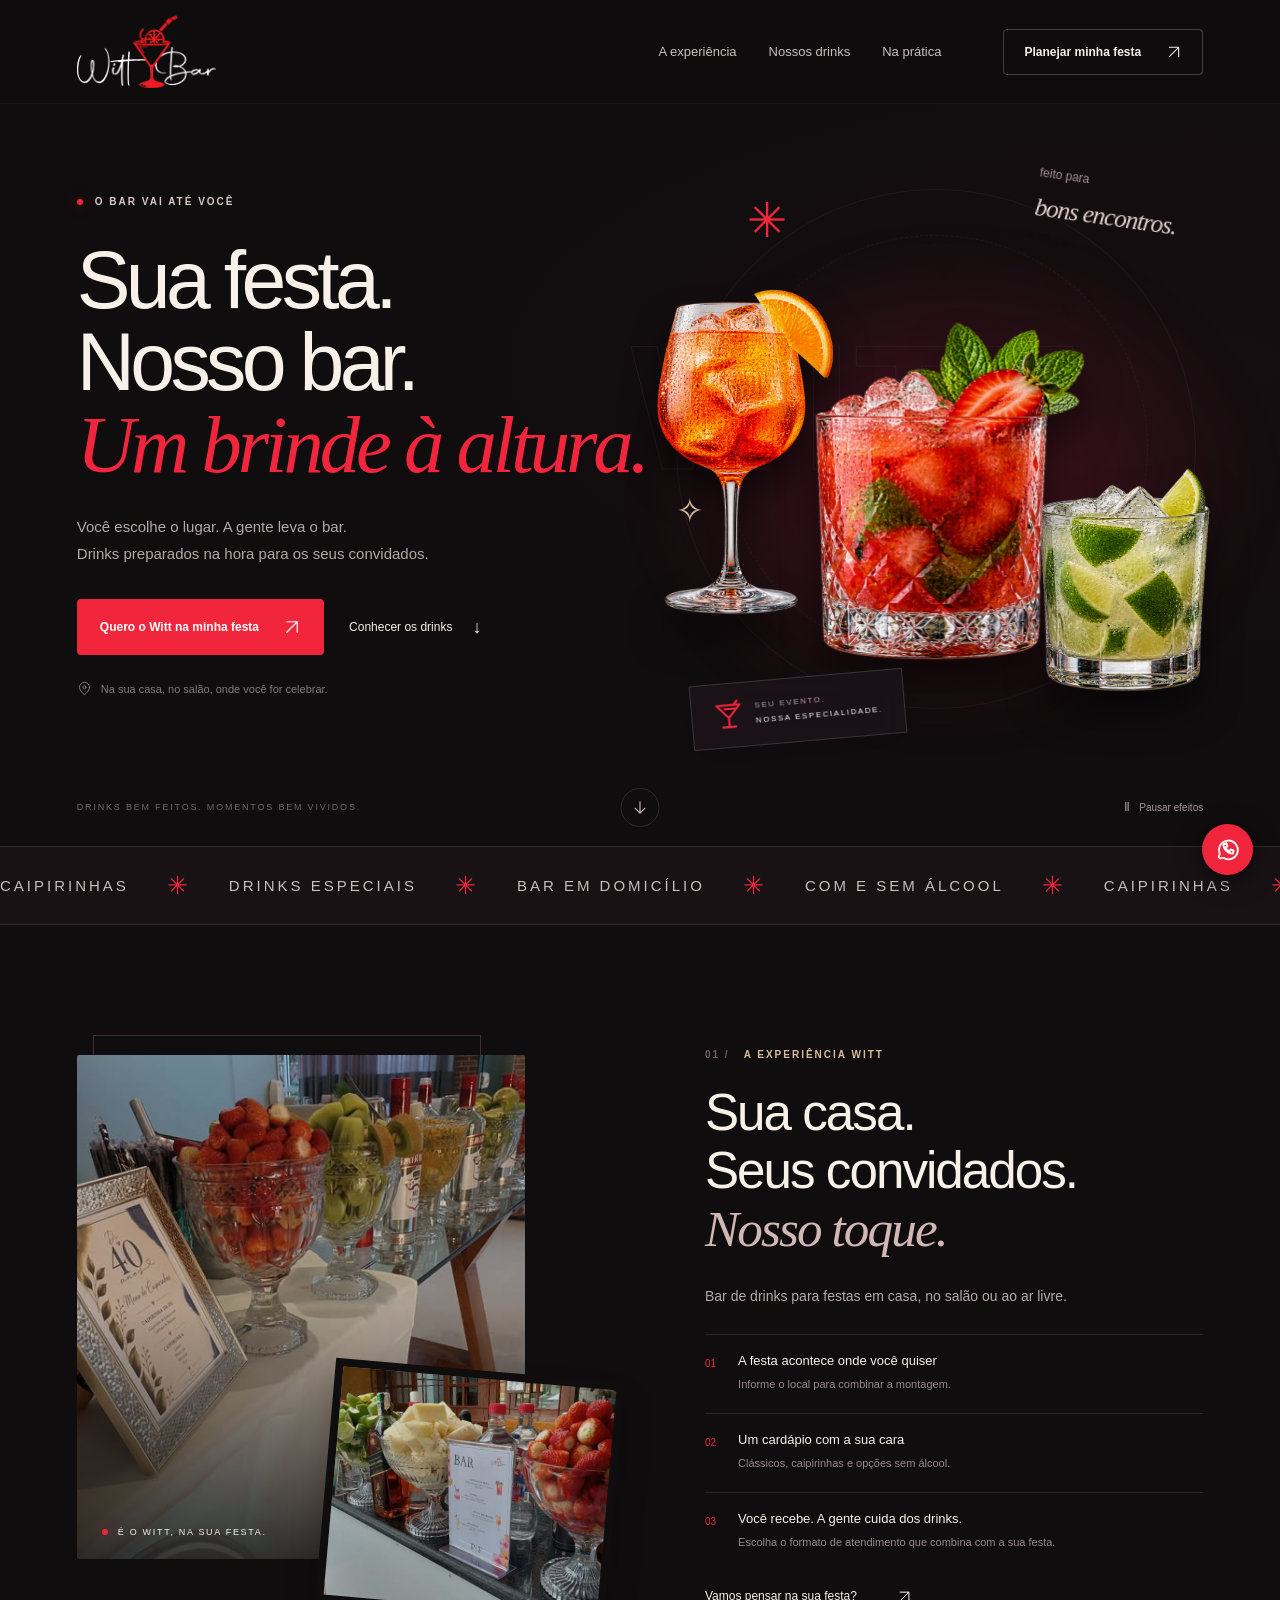
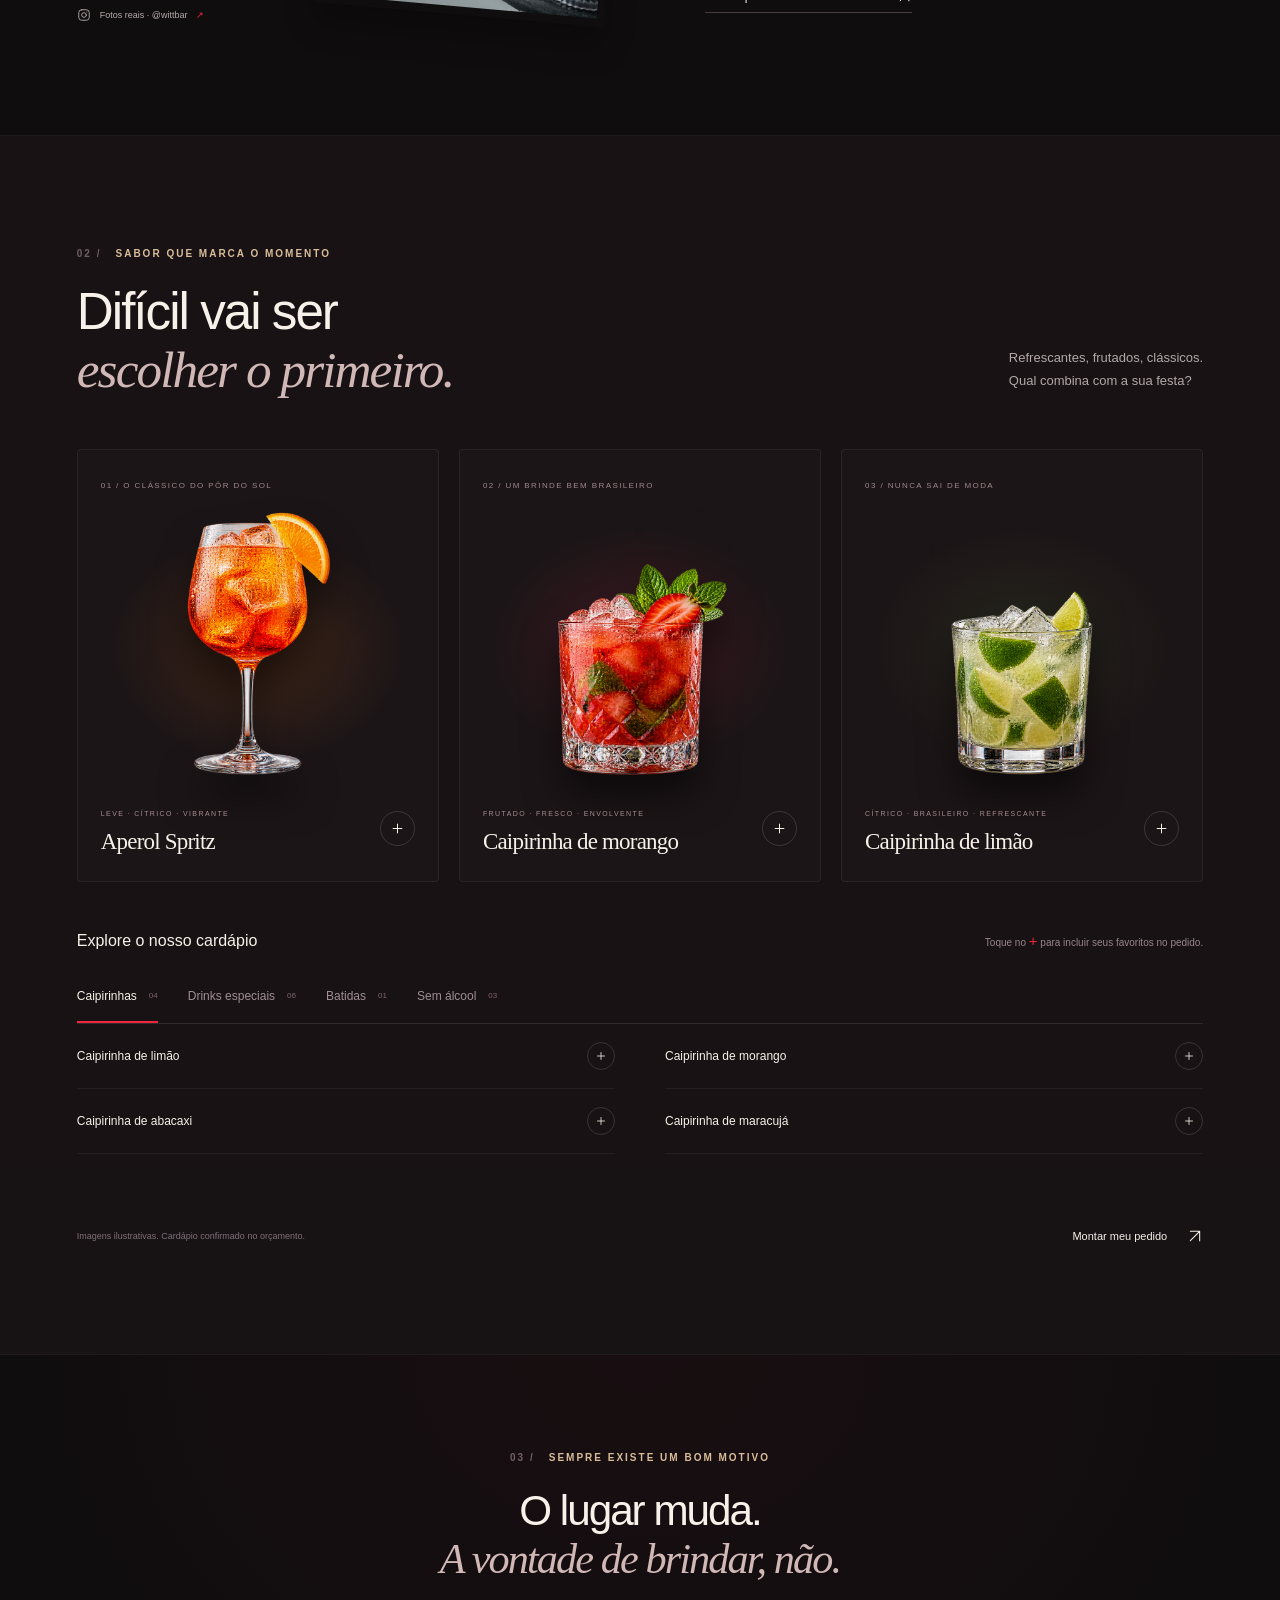
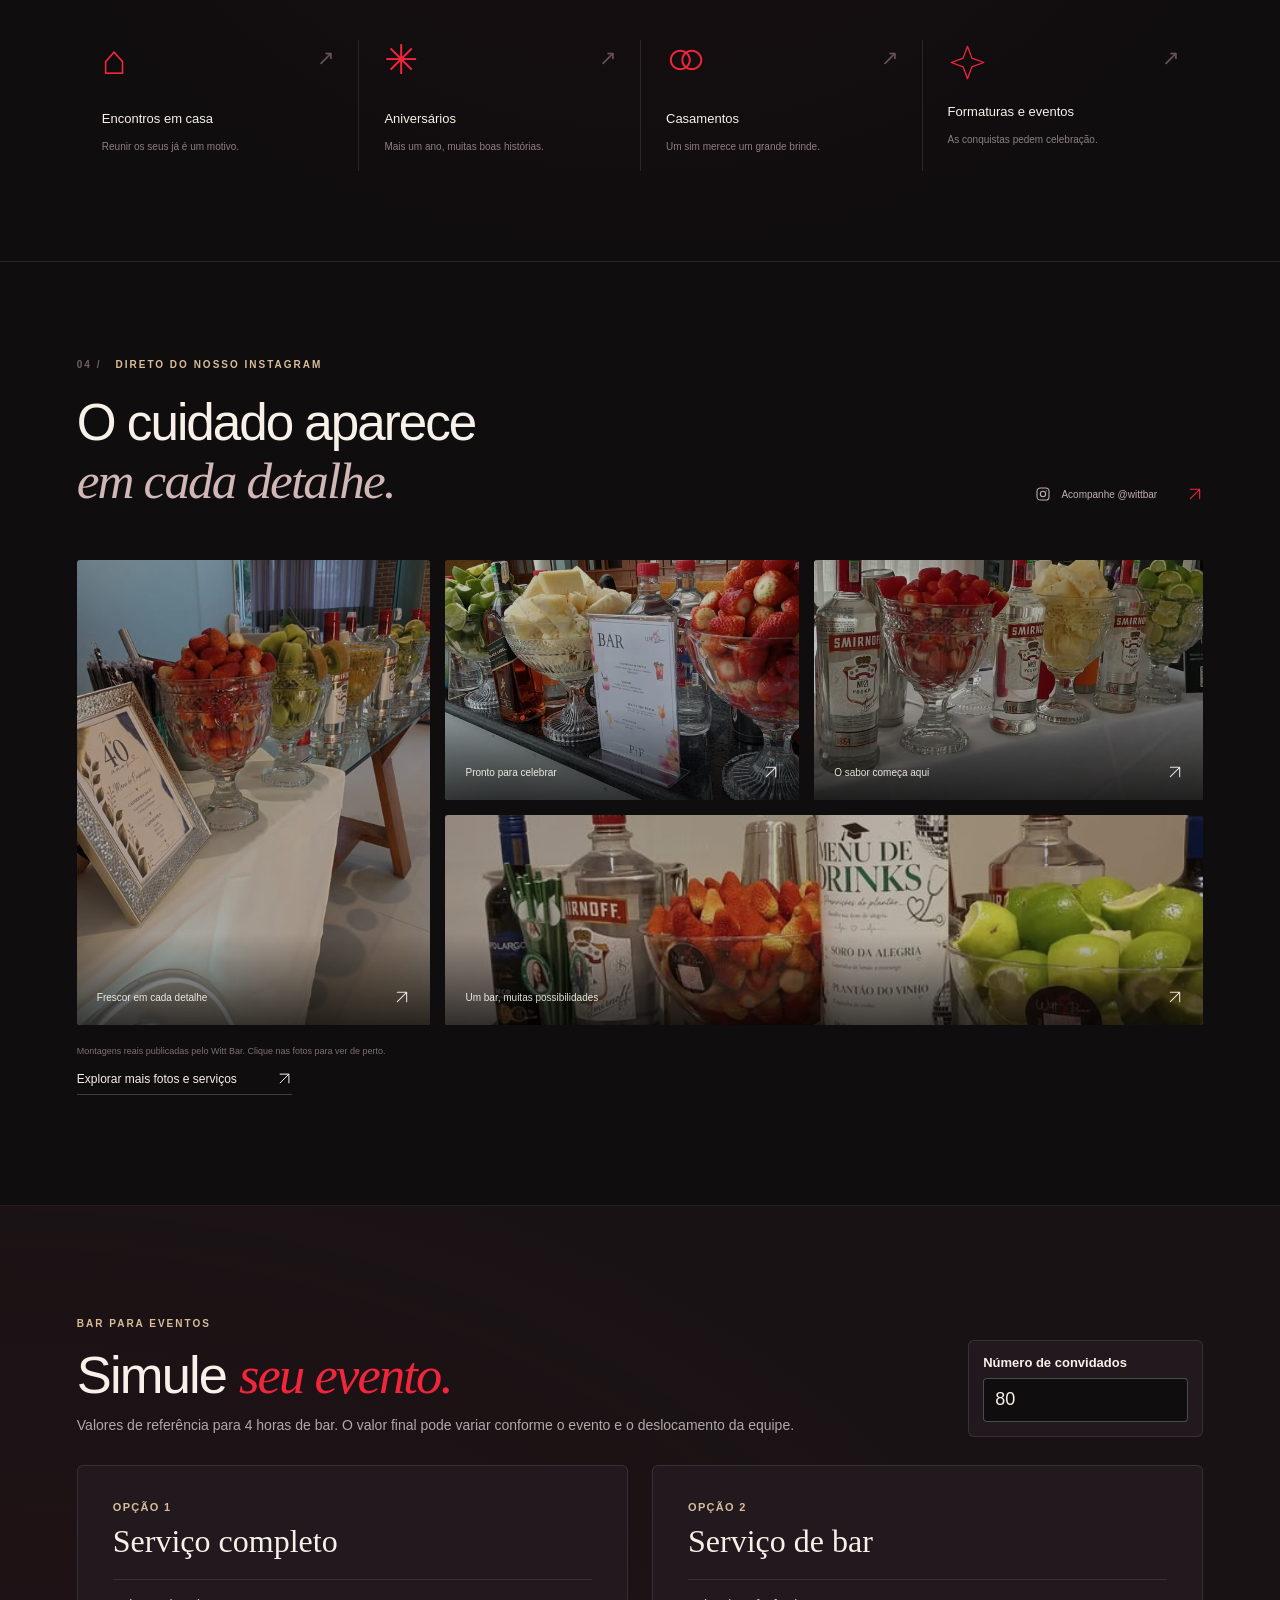
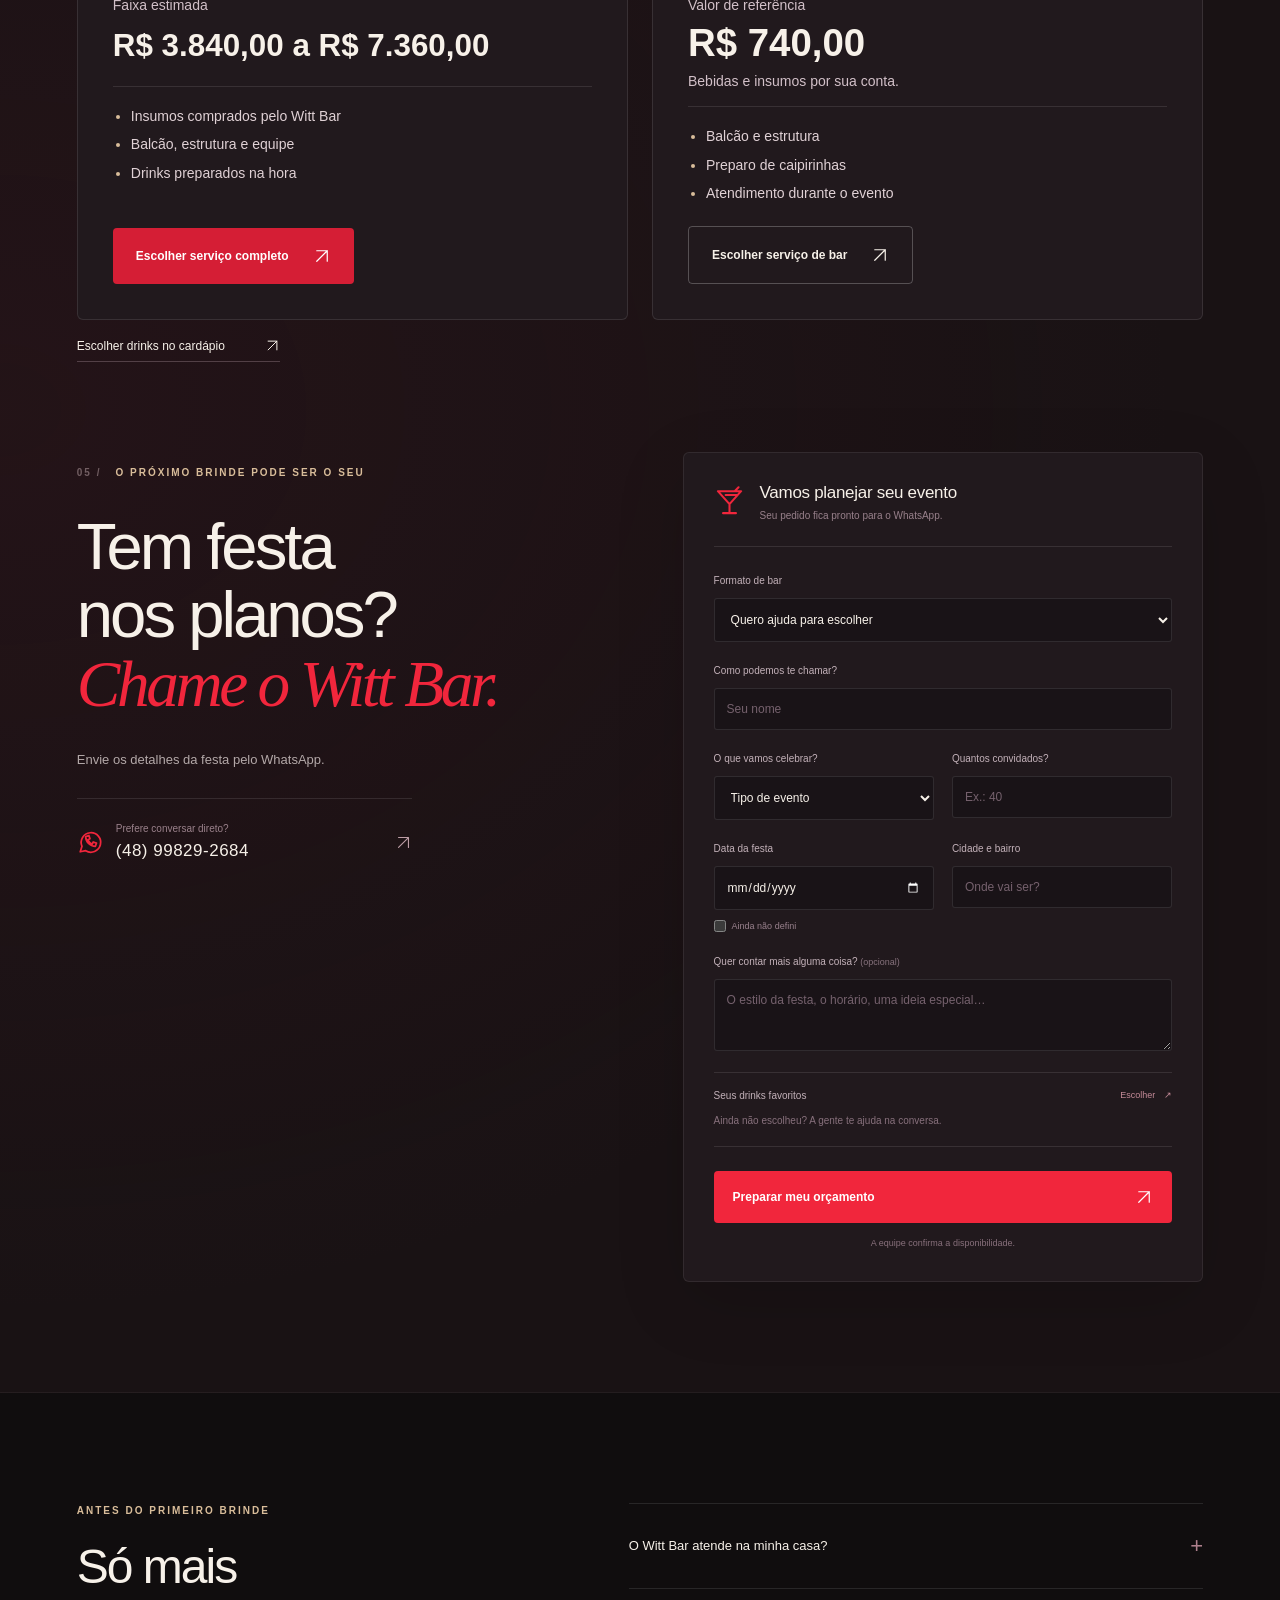
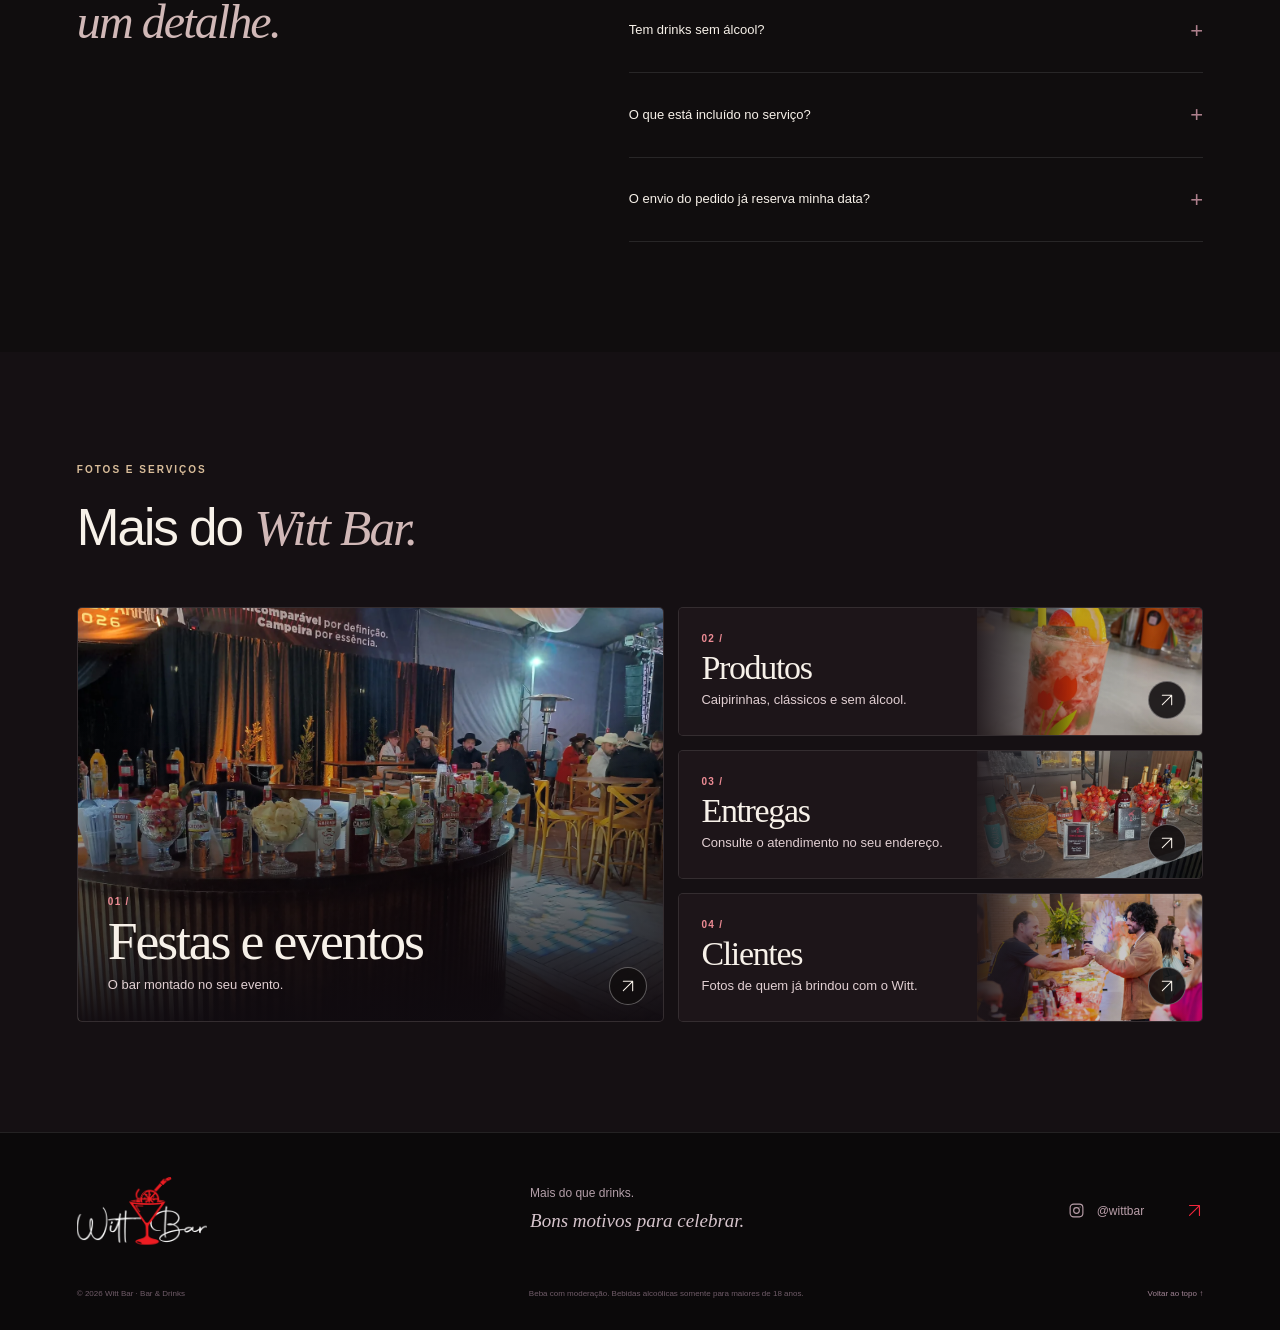
==== commit 50f63d3a: "Exibir apenas totais e esclarecer deslocamento no orçamento" ====
--- a/index.html
+++ b/index.html
@@ -123,7 +123,7 @@
           <div>
             <div class="eyebrow">BAR PARA EVENTOS</div>
             <h2 id="formatos-title">Simule <em>seu evento.</em></h2>
-            <p id="estimate-note">Estimativa para 4 horas de bar. O Witt Bar confirma o preço conforme o evento.</p>
+            <p id="estimate-note">Valores de referência para 4 horas de bar. O valor final pode variar conforme o evento e o deslocamento da equipe.</p>
           </div>
           <div class="service-simulator">
             <label for="estimate-guests">Número de convidados</label>
@@ -138,7 +138,6 @@
             <div class="service-plan-pricing">
               <p class="service-plan-scope">Faixa estimada</p>
               <p class="service-plan-price"><output id="estimate-total" for="estimate-guests" aria-atomic="true">R$&nbsp;3.840,00 a&nbsp;R$&nbsp;7.360,00</output></p>
-              <p class="service-plan-detail">R$&nbsp;48 a R$&nbsp;92 por convidado</p>
             </div>
             <ul>
               <li>Insumos comprados pelo Witt Bar</li>
